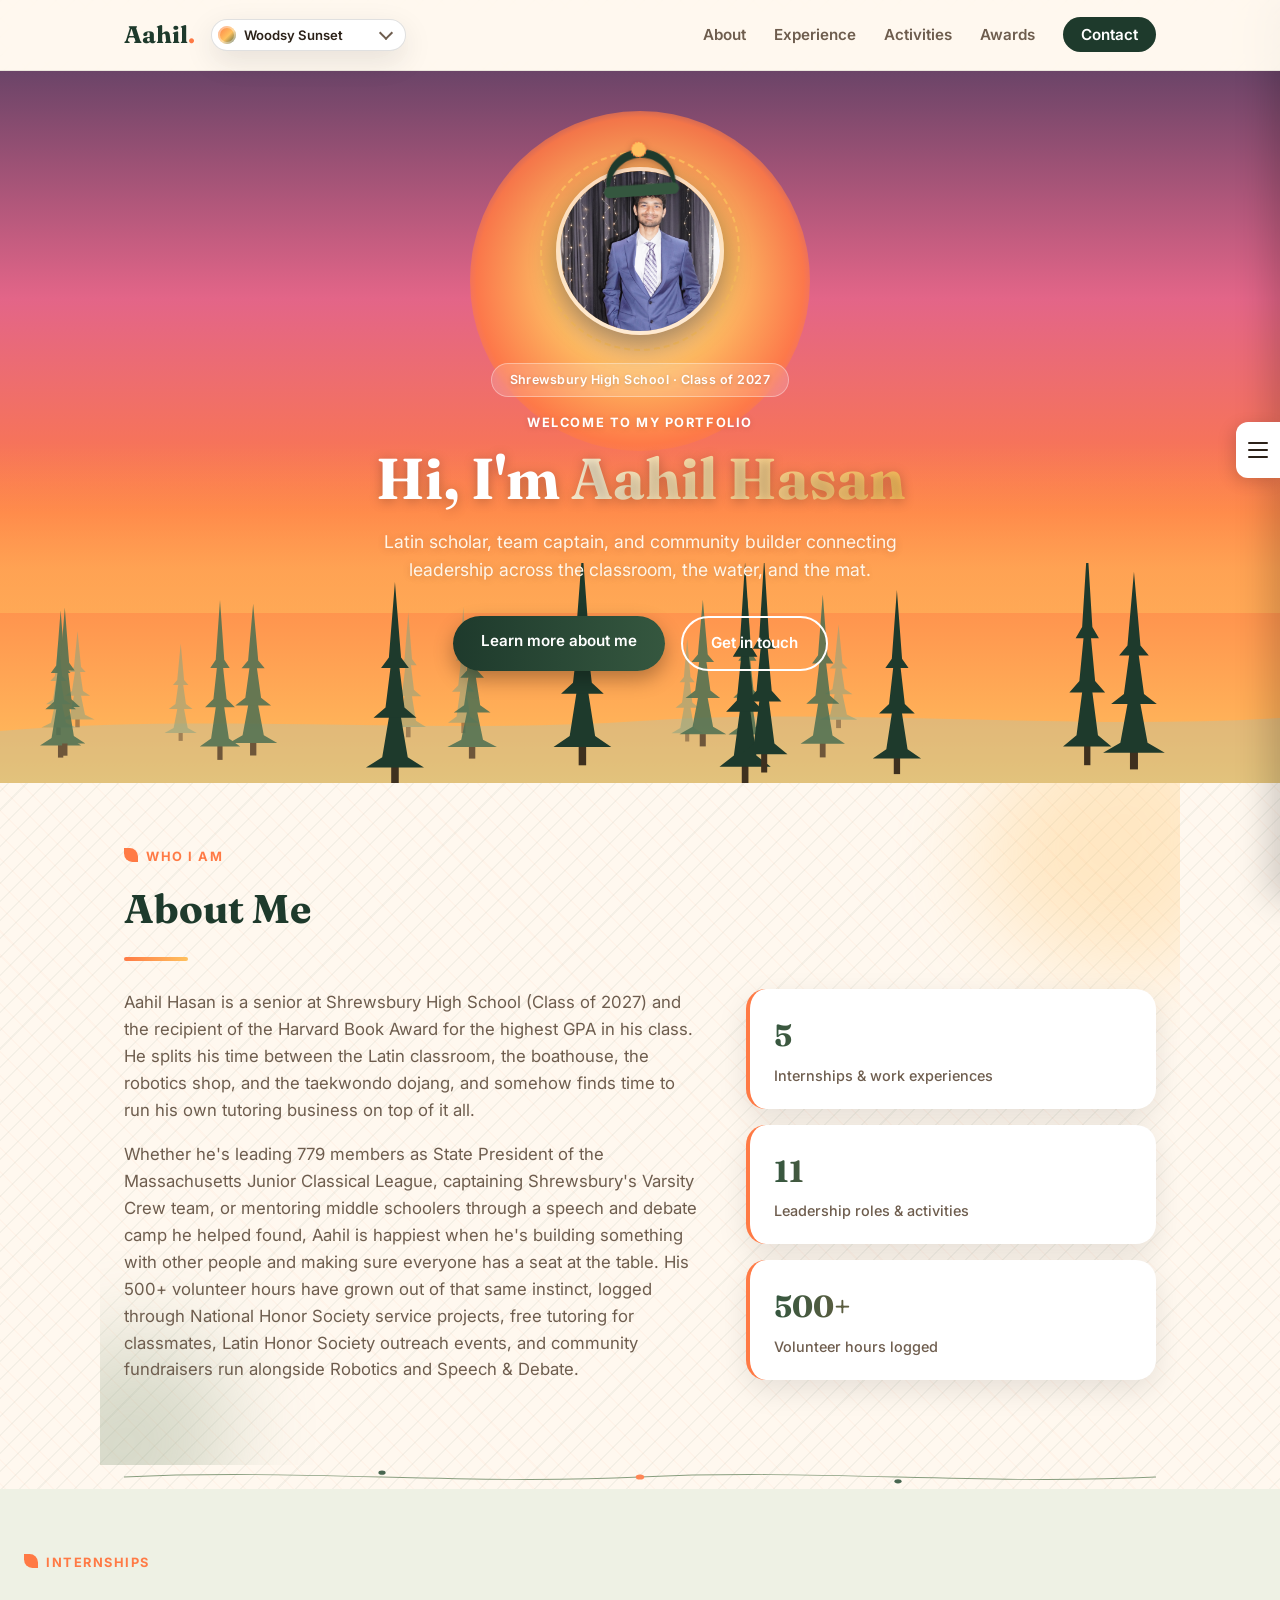
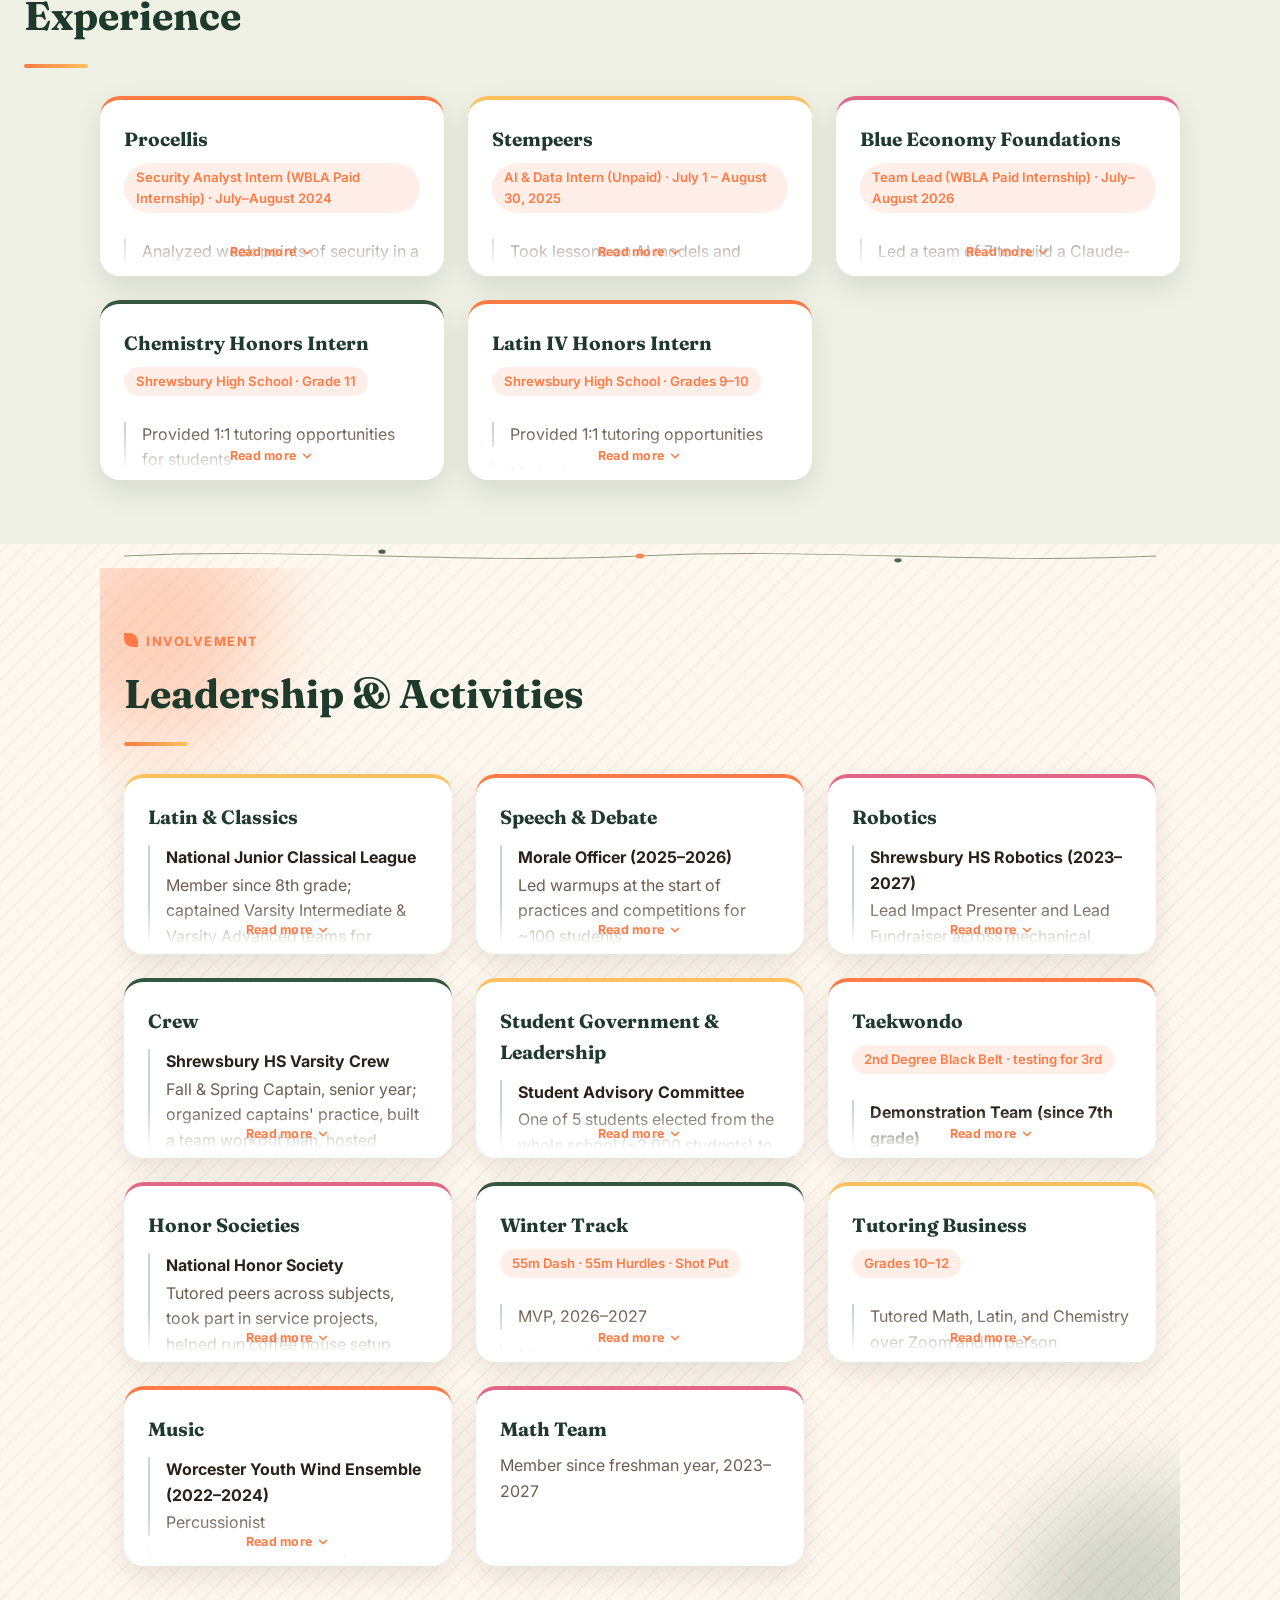
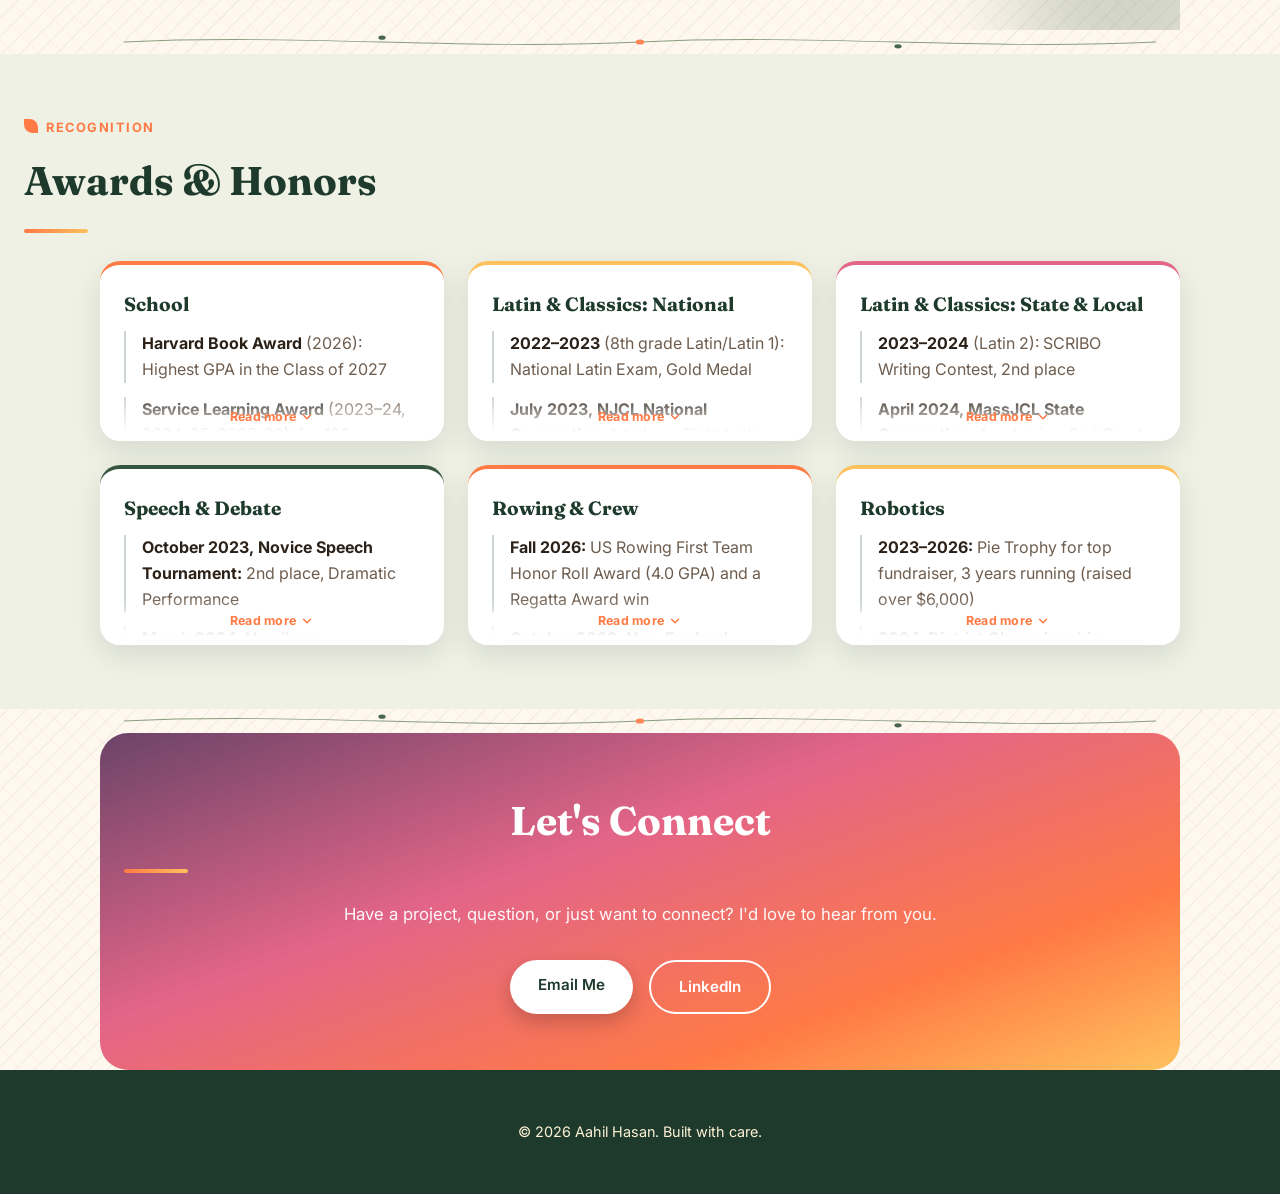
==== latin.html @ eb029855 "transform" ====
<!DOCTYPE html>
<html lang="en">
<head>
<meta charset="UTF-8">
<meta name="viewport" content="width=device-width, initial-scale=1.0">
<title>Aahil Hasan's Portfolio</title>
<meta name="description" content="Portfolio site for Aahil Hasan, a Shrewsbury High School senior, Latin &amp; Classics leader, athlete, and community builder.">
<link rel="preconnect" href="https://fonts.googleapis.com">
<link rel="preconnect" href="https://fonts.gstatic.com" crossorigin>
<link href="https://fonts.googleapis.com/css2?family=Fraunces:opsz,wght@9..144,600;9..144,700;9..144,900&family=Space+Grotesk:wght@600;700&family=Inter:wght@400;500;600&display=swap" rel="stylesheet">
<link rel="stylesheet" href="css/style.css?v=8">
</head>
<body>

<div class="scroll-progress" id="scrollProgress" aria-hidden="true"></div>

<header class="site-header" id="top">
  <nav class="navbar">
    <div class="navbar-left">
      <a href="#top" class="logo">Aahil<span>.</span></a>
      <div class="theme-select-wrap">
        <span class="theme-toggle-dot" aria-hidden="true"></span>
        <select class="theme-select" id="themeSelect" aria-label="Switch color theme">
        <option value="woodsy">Woodsy Sunset</option>
        <option value="roman">Roman Classical</option>
        <option value="ivy">Ivy Academic</option>
        <option value="slate">Slate & Ember</option>
        <option value="light-academia">Light Academia</option>
        <option value="dusty-sage">Dusty Sage & Clay</option>
        <option value="powder-ink">Powder & Ink</option>
        <option value="lavender-mist">Lavender Mist</option>
        <option value="sage-honey">Sage & Honey</option>
        <option value="watercolor-morning">Watercolor Morning</option>
        </select>
      </div>
    </div>
    <button class="nav-toggle" id="navToggle" aria-label="Toggle navigation" aria-expanded="false">
      <span></span><span></span><span></span>
    </button>
    <ul class="nav-links" id="navLinks">
      <li><a href="#about">About</a></li>
      <li><a href="#experience">Experience</a></li>
      <li><a href="#activities">Activities</a></li>
      <li><a href="#awards">Awards</a></li>
      <li><a href="#contact" class="nav-cta">Contact</a></li>
    </ul>
  </nav>
</header>

<button class="side-nav-toggle" id="sideNavToggle" type="button" aria-label="Open section menu" aria-expanded="false" aria-controls="sideNavPanel">
  <span></span><span></span><span></span>
</button>
<div class="side-nav-overlay" id="sideNavOverlay"></div>
<nav class="side-nav-panel" id="sideNavPanel" aria-label="Quick section navigation">
  <button class="side-nav-close" id="sideNavClose" type="button" aria-label="Close menu">&times;</button>
  <p class="side-nav-title">Jump to</p>
  <ul>
    <li><a href="#about">About</a></li>
    <li><a href="#experience">Experience</a></li>
    <li><a href="#activities">Activities</a></li>
    <li><a href="#awards">Awards</a></li>
    <li><a href="#contact">Contact</a></li>
  </ul>
</nav>

<section class="hero">
  <div class="hero-bg"></div>
  <div class="hero-particles" aria-hidden="true">
    <span class="particle"></span>
    <span class="particle"></span>
    <span class="particle"></span>
    <span class="particle"></span>
    <span class="particle"></span>
    <span class="particle"></span>
    <span class="particle"></span>
    <span class="particle"></span>
    <span class="particle"></span>
    <span class="particle"></span>
    <span class="particle"></span>
    <span class="particle"></span>
  </div>
  <div class="sun"></div>
  <div class="hero-haze" aria-hidden="true"></div>
  <!-- Woodsy Sunset: layered realistic pine forest -->
  <div class="treeline deco-woodsy" aria-hidden="true">
    <svg viewBox="0 0 1440 220" preserveAspectRatio="none" xmlns="http://www.w3.org/2000/svg">
  <path d="M0,220 L0,168 C240,150 480,172 720,158 C960,144 1200,168 1440,155 L1440,220 Z" fill="#B7C4A9" opacity="0.4"></path>
  <g opacity="0.55">
      <rect x="63.3" y="160.6" width="5.0" height="11.5" fill="#6B5138"/>
      <polygon points="46.7,164.6 57.4,159.8 65.8,124.3 74.3,159.8 85.0,164.6" fill="#8AA381"/>
      <polygon points="51.7,141.3 59.6,136.4 65.8,101.0 72.1,136.4 80.0,141.3" fill="#8AA381"/>
      <polygon points="56.6,117.9 61.8,113.1 65.8,77.6 69.9,113.1 75.0,117.9" fill="#8AA381"/>
      <rect x="84.7" y="152.6" width="5.0" height="11.7" fill="#6B5138"/>
      <polygon points="68.1,156.6 78.8,151.7 87.2,115.6 95.6,151.7 106.3,156.6" fill="#8AA381"/>
      <polygon points="73.1,132.8 81.0,127.9 87.2,91.8 93.4,127.9 101.4,132.8" fill="#8AA381"/>
      <polygon points="78.0,109.0 83.2,104.1 87.2,68.0 91.2,104.1 96.4,109.0" fill="#8AA381"/>
      <rect x="200.9" y="166.1" width="4.7" height="11.8" fill="#6B5138"/>
      <polygon points="185.1,170.1 195.3,165.1 203.3,128.6 211.2,165.1 221.4,170.1" fill="#8AA381"/>
      <polygon points="189.9,146.0 197.4,141.1 203.3,104.5 209.2,141.1 216.7,146.0" fill="#8AA381"/>
      <polygon points="194.6,122.0 199.4,117.0 203.3,80.5 207.1,117.0 212.0,122.0" fill="#8AA381"/>
      <rect x="456.7" y="160.1" width="5.2" height="14.2" fill="#6B5138"/>
      <polygon points="439.4,164.1 450.5,157.7 459.3,110.9 468.0,157.7 479.2,164.1" fill="#8AA381"/>
      <polygon points="444.6,133.2 452.8,126.8 459.3,80.0 465.7,126.8 474.0,133.2" fill="#8AA381"/>
      <polygon points="449.7,102.3 455.1,96.0 459.3,49.2 463.5,96.0 468.8,102.3" fill="#8AA381"/>
      <rect x="519.0" y="155.8" width="4.5" height="14.3" fill="#6B5138"/>
      <polygon points="504.0,159.8 513.6,153.4 521.2,106.2 528.8,153.4 538.5,159.8" fill="#8AA381"/>
      <polygon points="508.5,128.7 515.6,122.3 521.2,75.1 526.8,122.3 534.0,128.7" fill="#8AA381"/>
      <polygon points="512.9,97.6 517.6,91.2 521.2,44.0 524.9,91.2 529.5,97.6" fill="#8AA381"/>
      <rect x="770.8" y="166.2" width="4.6" height="12.3" fill="#6B5138"/>
      <polygon points="755.4,170.2 765.3,164.9 773.1,126.3 780.9,164.9 790.8,170.2" fill="#8AA381"/>
      <polygon points="760.0,144.7 767.3,139.5 773.1,100.9 778.9,139.5 786.2,144.7" fill="#8AA381"/>
      <polygon points="764.6,119.3 769.4,114.1 773.1,75.5 776.8,114.1 781.6,119.3" fill="#8AA381"/>
      <rect x="940.6" y="152.8" width="5.5" height="12.3" fill="#6B5138"/>
      <polygon points="922.3,156.8 934.1,151.5 943.4,112.7 952.7,151.5 964.5,156.8" fill="#8AA381"/>
      <polygon points="927.8,131.2 936.5,125.9 943.4,87.1 950.2,125.9 959.0,131.2" fill="#8AA381"/>
      <polygon points="933.3,105.6 938.9,100.3 943.4,61.5 947.8,100.3 953.5,105.6" fill="#8AA381"/>
</g>
<g opacity="0.85">
      <rect x="65.2" y="178.4" width="6.0" height="16.2" fill="#5A4530"/>
      <polygon points="45.0,182.4 58.0,174.9 68.2,120.0 78.4,174.9 91.4,182.4" fill="#4C6F52"/>
      <polygon points="51.0,146.2 60.7,138.7 68.2,83.8 75.8,138.7 85.4,146.2" fill="#4C6F52"/>
      <polygon points="57.1,110.0 63.3,102.5 68.2,47.6 73.1,102.5 79.3,110.0" fill="#4C6F52"/>
      <rect x="69.9" y="176.4" width="6.0" height="16.3" fill="#5A4530"/>
      <polygon points="49.8,180.4 62.8,172.9 72.9,117.5 83.1,172.9 96.0,180.4" fill="#4C6F52"/>
      <polygon points="55.8,143.9 65.4,136.3 72.9,81.0 80.4,136.3 90.0,143.9" fill="#4C6F52"/>
      <polygon points="61.8,107.4 68.0,99.8 72.9,44.5 77.8,99.8 84.0,107.4" fill="#4C6F52"/>
      <rect x="244.5" y="179.6" width="5.9" height="17.3" fill="#5A4530"/>
      <polygon points="224.8,183.6 237.5,175.4 247.5,115.7 257.5,175.4 270.2,183.6" fill="#4C6F52"/>
      <polygon points="230.7,144.2 240.1,136.1 247.5,76.4 254.9,136.1 264.3,144.2" fill="#4C6F52"/>
      <polygon points="236.6,104.9 242.7,96.7 247.5,37.0 252.3,96.7 258.4,104.9" fill="#4C6F52"/>
      <rect x="281.3" y="175.9" width="7.1" height="16.6" fill="#5A4530"/>
      <polygon points="257.7,179.9 272.9,172.2 284.8,115.5 296.8,172.2 311.9,179.9" fill="#4C6F52"/>
      <polygon points="264.7,142.5 276.0,134.8 284.8,78.2 293.7,134.8 304.9,142.5" fill="#4C6F52"/>
      <polygon points="271.8,105.2 279.1,97.5 284.8,40.8 290.5,97.5 297.8,105.2" fill="#4C6F52"/>
      <rect x="527.5" y="180.0" width="7.2" height="15.6" fill="#5A4530"/>
      <polygon points="503.3,184.0 518.9,176.8 531.1,124.3 543.4,176.8 559.0,184.0" fill="#4C6F52"/>
      <polygon points="510.5,149.4 522.1,142.2 531.1,89.7 540.2,142.2 551.8,149.4" fill="#4C6F52"/>
      <polygon points="517.8,114.8 525.3,107.6 531.1,55.1 537.0,107.6 544.5,114.8" fill="#4C6F52"/>
      <rect x="787.2" y="167.2" width="6.8" height="16.2" fill="#5A4530"/>
      <polygon points="764.4,171.2 779.1,163.7 790.7,109.0 802.2,163.7 817.0,171.2" fill="#4C6F52"/>
      <polygon points="771.2,135.1 782.1,127.6 790.7,72.9 799.2,127.6 810.1,135.1" fill="#4C6F52"/>
      <polygon points="778.0,99.0 785.1,91.5 790.7,36.8 796.2,91.5 803.3,99.0" fill="#4C6F52"/>
      <rect x="838.0" y="167.6" width="5.5" height="16.5" fill="#5A4530"/>
      <polygon points="819.5,171.6 831.4,163.9 840.8,107.9 850.1,163.9 862.0,171.6" fill="#4C6F52"/>
      <polygon points="825.0,134.7 833.8,127.0 840.8,71.0 847.7,127.0 856.5,134.7" fill="#4C6F52"/>
      <polygon points="830.6,97.8 836.3,90.1 840.8,34.1 845.3,90.1 851.0,97.8" fill="#4C6F52"/>
      <rect x="922.3" y="176.8" width="6.5" height="17.6" fill="#5A4530"/>
      <polygon points="900.6,180.8 914.6,172.5 925.6,111.6 936.6,172.5 950.6,180.8" fill="#4C6F52"/>
      <polygon points="907.1,140.7 917.4,132.4 925.6,71.5 933.7,132.4 944.1,140.7" fill="#4C6F52"/>
      <polygon points="913.6,100.6 920.3,92.3 925.6,31.4 930.9,92.3 937.6,100.6" fill="#4C6F52"/>
</g>
<g opacity="1.0">
      <rect x="440.1" y="200.6" width="8.5" height="21.2" fill="#3E301F"/>
      <polygon points="411.7,204.6 430.0,194.3 444.3,118.7 458.7,194.3 477.0,204.6" fill="#1E3A2C"/>
      <polygon points="420.2,154.8 433.7,144.5 444.3,68.9 455.0,144.5 468.5,154.8" fill="#1E3A2C"/>
      <polygon points="428.7,105.0 437.5,94.6 444.3,19.0 451.2,94.6 460.0,105.0" fill="#1E3A2C"/>
      <rect x="651.0" y="179.9" width="8.4" height="22.4" fill="#3E301F"/>
      <polygon points="622.7,183.9 640.9,172.9 655.2,92.2 669.5,172.9 687.7,183.9" fill="#1E3A2C"/>
      <polygon points="631.2,130.7 644.6,119.7 655.2,39.0 665.8,119.7 679.2,130.7" fill="#1E3A2C"/>
      <polygon points="639.6,77.5 648.3,66.5 655.2,-14.2 662.0,66.5 670.8,77.5" fill="#1E3A2C"/>
      <rect x="834.5" y="199.8" width="7.5" height="23.0" fill="#3E301F"/>
      <polygon points="809.4,203.8 825.6,192.4 838.2,109.0 850.9,192.4 867.1,203.8" fill="#1E3A2C"/>
      <polygon points="816.9,148.8 828.9,137.4 838.2,54.0 847.6,137.4 859.6,148.8" fill="#1E3A2C"/>
      <polygon points="824.4,93.8 832.2,82.5 838.2,-1.0 844.3,82.5 852.1,93.8" fill="#1E3A2C"/>
      <rect x="856.3" y="187.3" width="6.8" height="22.2" fill="#3E301F"/>
      <polygon points="833.4,191.3 848.1,180.4 859.7,100.4 871.2,180.4 885.9,191.3" fill="#1E3A2C"/>
      <polygon points="840.3,138.6 851.1,127.7 859.7,47.7 868.2,127.7 879.1,138.6" fill="#1E3A2C"/>
      <polygon points="847.1,85.8 854.1,74.9 859.7,-5.0 865.2,74.9 872.3,85.8" fill="#1E3A2C"/>
      <rect x="1005.5" y="191.6" width="7.1" height="19.5" fill="#3E301F"/>
      <polygon points="981.9,195.6 997.1,186.3 1009.0,117.6 1021.0,186.3 1036.2,195.6" fill="#1E3A2C"/>
      <polygon points="988.9,150.4 1000.2,141.0 1009.0,72.3 1017.9,141.0 1029.1,150.4" fill="#1E3A2C"/>
      <polygon points="996.0,105.1 1003.3,95.7 1009.0,27.0 1014.8,95.7 1022.1,105.1" fill="#1E3A2C"/>
      <rect x="1219.6" y="179.5" width="7.1" height="22.7" fill="#3E301F"/>
      <polygon points="1195.9,183.5 1211.1,172.3 1223.2,90.1 1235.2,172.3 1250.4,183.5" fill="#1E3A2C"/>
      <polygon points="1203.0,129.4 1214.3,118.1 1223.2,35.9 1232.0,118.1 1243.3,129.4" fill="#1E3A2C"/>
      <polygon points="1210.1,75.2 1217.4,64.0 1223.2,-18.3 1228.9,64.0 1236.3,75.2" fill="#1E3A2C"/>
      <rect x="1271.2" y="185.7" width="9.0" height="20.7" fill="#3E301F"/>
      <polygon points="1241.0,189.7 1260.4,179.7 1275.7,105.9 1291.0,179.7 1310.4,189.7" fill="#1E3A2C"/>
      <polygon points="1250.0,141.1 1264.4,131.1 1275.7,57.3 1287.0,131.1 1301.4,141.1" fill="#1E3A2C"/>
      <polygon points="1259.0,92.5 1268.4,82.5 1275.7,8.7 1283.0,82.5 1292.4,92.5" fill="#1E3A2C"/>
</g>
</svg>
  </div>

  <!-- Roman / Classical: temple facade with fluted columns and pediment -->
  <div class="treeline deco-roman" aria-hidden="true">
    <svg viewBox="0 0 1440 220" preserveAspectRatio="none" xmlns="http://www.w3.org/2000/svg">
  <defs>
    <linearGradient id="pedGrad" x1="0" y1="0" x2="0" y2="1">
      <stop offset="0%" stop-color="#E8C468"/>
      <stop offset="100%" stop-color="#B8814A"/>
    </linearGradient>
  </defs>
  <!-- distant haze hills for depth -->
  <path d="M0,220 L0,180 C300,165 600,185 900,172 C1100,164 1300,178 1440,168 L1440,220 Z" fill="#E8D2AE" opacity="0.45"></path>
  <!-- stepped stylobate -->
  <rect x="0" y="216" width="1440" height="6" fill="#5B3A29"></rect>
  <rect x="0" y="210" width="1440" height="6" fill="#7A3B2E"></rect>
  <!-- pediment -->
  <polygon points="360,54 720,8 1080,54" fill="url(#pedGrad)" stroke="#5B3A29" stroke-width="2"></polygon>
  <polygon points="380,48 720,18 1060,48" fill="#F1E3CC" opacity="0.55"></polygon>
  <!-- entablature -->
  <rect x="0" y="46" width="1440" height="8" fill="#5B3A29"></rect>
  <rect x="0" y="54" width="1440" height="10" fill="#7A3B2E"></rect>
  <!-- columns -->
    <rect x="37.9" y="204.0" width="44.2" height="6" fill="#8A5A34"/>
  <rect x="41.3" y="198.0" width="37.4" height="6" fill="#D9A066"/>
  <rect x="43.0" y="78.0" width="34.0" height="120.0" fill="#D9A066"/>
  <line x1="49.8" y1="78.0" x2="49.8" y2="198.0" stroke="#8A5A34" stroke-width="1.4" opacity="0.55"/>
  <line x1="56.6" y1="78.0" x2="56.6" y2="198.0" stroke="#8A5A34" stroke-width="1.4" opacity="0.55"/>
  <line x1="63.4" y1="78.0" x2="63.4" y2="198.0" stroke="#8A5A34" stroke-width="1.4" opacity="0.55"/>
  <line x1="70.2" y1="78.0" x2="70.2" y2="198.0" stroke="#8A5A34" stroke-width="1.4" opacity="0.55"/>
  <rect x="41.3" y="72.0" width="37.4" height="6" fill="#C9A227"/>
  <polygon points="48.1,78.0 71.9,78.0 81.1,72.0 38.9,72.0" fill="#C9A227"/>
  <rect x="36.9" y="64.0" width="46.2" height="8" fill="#8A5A34"/>
  <rect x="226.5" y="204.0" width="44.2" height="6" fill="#8A5A34"/>
  <rect x="229.9" y="198.0" width="37.4" height="6" fill="#D9A066"/>
  <rect x="231.6" y="78.0" width="34.0" height="120.0" fill="#D9A066"/>
  <line x1="238.4" y1="78.0" x2="238.4" y2="198.0" stroke="#8A5A34" stroke-width="1.4" opacity="0.55"/>
  <line x1="245.2" y1="78.0" x2="245.2" y2="198.0" stroke="#8A5A34" stroke-width="1.4" opacity="0.55"/>
  <line x1="252.0" y1="78.0" x2="252.0" y2="198.0" stroke="#8A5A34" stroke-width="1.4" opacity="0.55"/>
  <line x1="258.8" y1="78.0" x2="258.8" y2="198.0" stroke="#8A5A34" stroke-width="1.4" opacity="0.55"/>
  <rect x="229.9" y="72.0" width="37.4" height="6" fill="#C9A227"/>
  <polygon points="236.7,78.0 260.5,78.0 269.7,72.0 227.5,72.0" fill="#C9A227"/>
  <rect x="225.5" y="64.0" width="46.2" height="8" fill="#8A5A34"/>
  <rect x="415.0" y="204.0" width="44.2" height="6" fill="#8A5A34"/>
  <rect x="418.4" y="198.0" width="37.4" height="6" fill="#D9A066"/>
  <rect x="420.1" y="78.0" width="34.0" height="120.0" fill="#D9A066"/>
  <line x1="426.9" y1="78.0" x2="426.9" y2="198.0" stroke="#8A5A34" stroke-width="1.4" opacity="0.55"/>
  <line x1="433.7" y1="78.0" x2="433.7" y2="198.0" stroke="#8A5A34" stroke-width="1.4" opacity="0.55"/>
  <line x1="440.5" y1="78.0" x2="440.5" y2="198.0" stroke="#8A5A34" stroke-width="1.4" opacity="0.55"/>
  <line x1="447.3" y1="78.0" x2="447.3" y2="198.0" stroke="#8A5A34" stroke-width="1.4" opacity="0.55"/>
  <rect x="418.4" y="72.0" width="37.4" height="6" fill="#C9A227"/>
  <polygon points="425.2,78.0 449.0,78.0 458.2,72.0 416.1,72.0" fill="#C9A227"/>
  <rect x="414.0" y="64.0" width="46.2" height="8" fill="#8A5A34"/>
  <rect x="603.6" y="204.0" width="44.2" height="6" fill="#8A5A34"/>
  <rect x="607.0" y="198.0" width="37.4" height="6" fill="#D9A066"/>
  <rect x="608.7" y="78.0" width="34.0" height="120.0" fill="#D9A066"/>
  <line x1="615.5" y1="78.0" x2="615.5" y2="198.0" stroke="#8A5A34" stroke-width="1.4" opacity="0.55"/>
  <line x1="622.3" y1="78.0" x2="622.3" y2="198.0" stroke="#8A5A34" stroke-width="1.4" opacity="0.55"/>
  <line x1="629.1" y1="78.0" x2="629.1" y2="198.0" stroke="#8A5A34" stroke-width="1.4" opacity="0.55"/>
  <line x1="635.9" y1="78.0" x2="635.9" y2="198.0" stroke="#8A5A34" stroke-width="1.4" opacity="0.55"/>
  <rect x="607.0" y="72.0" width="37.4" height="6" fill="#C9A227"/>
  <polygon points="613.8,78.0 637.6,78.0 646.8,72.0 604.6,72.0" fill="#C9A227"/>
  <rect x="602.6" y="64.0" width="46.2" height="8" fill="#8A5A34"/>
  <rect x="792.2" y="204.0" width="44.2" height="6" fill="#8A5A34"/>
  <rect x="795.6" y="198.0" width="37.4" height="6" fill="#D9A066"/>
  <rect x="797.3" y="78.0" width="34.0" height="120.0" fill="#D9A066"/>
  <line x1="804.1" y1="78.0" x2="804.1" y2="198.0" stroke="#8A5A34" stroke-width="1.4" opacity="0.55"/>
  <line x1="810.9" y1="78.0" x2="810.9" y2="198.0" stroke="#8A5A34" stroke-width="1.4" opacity="0.55"/>
  <line x1="817.7" y1="78.0" x2="817.7" y2="198.0" stroke="#8A5A34" stroke-width="1.4" opacity="0.55"/>
  <line x1="824.5" y1="78.0" x2="824.5" y2="198.0" stroke="#8A5A34" stroke-width="1.4" opacity="0.55"/>
  <rect x="795.6" y="72.0" width="37.4" height="6" fill="#C9A227"/>
  <polygon points="802.4,78.0 826.2,78.0 835.4,72.0 793.2,72.0" fill="#C9A227"/>
  <rect x="791.2" y="64.0" width="46.2" height="8" fill="#8A5A34"/>
  <rect x="980.8" y="204.0" width="44.2" height="6" fill="#8A5A34"/>
  <rect x="984.2" y="198.0" width="37.4" height="6" fill="#D9A066"/>
  <rect x="985.9" y="78.0" width="34.0" height="120.0" fill="#D9A066"/>
  <line x1="992.7" y1="78.0" x2="992.7" y2="198.0" stroke="#8A5A34" stroke-width="1.4" opacity="0.55"/>
  <line x1="999.5" y1="78.0" x2="999.5" y2="198.0" stroke="#8A5A34" stroke-width="1.4" opacity="0.55"/>
  <line x1="1006.3" y1="78.0" x2="1006.3" y2="198.0" stroke="#8A5A34" stroke-width="1.4" opacity="0.55"/>
  <line x1="1013.1" y1="78.0" x2="1013.1" y2="198.0" stroke="#8A5A34" stroke-width="1.4" opacity="0.55"/>
  <rect x="984.2" y="72.0" width="37.4" height="6" fill="#C9A227"/>
  <polygon points="991.0,78.0 1014.8,78.0 1023.9,72.0 981.8,72.0" fill="#C9A227"/>
  <rect x="979.7" y="64.0" width="46.2" height="8" fill="#8A5A34"/>
  <rect x="1169.3" y="204.0" width="44.2" height="6" fill="#8A5A34"/>
  <rect x="1172.7" y="198.0" width="37.4" height="6" fill="#D9A066"/>
  <rect x="1174.4" y="78.0" width="34.0" height="120.0" fill="#D9A066"/>
  <line x1="1181.2" y1="78.0" x2="1181.2" y2="198.0" stroke="#8A5A34" stroke-width="1.4" opacity="0.55"/>
  <line x1="1188.0" y1="78.0" x2="1188.0" y2="198.0" stroke="#8A5A34" stroke-width="1.4" opacity="0.55"/>
  <line x1="1194.8" y1="78.0" x2="1194.8" y2="198.0" stroke="#8A5A34" stroke-width="1.4" opacity="0.55"/>
  <line x1="1201.6" y1="78.0" x2="1201.6" y2="198.0" stroke="#8A5A34" stroke-width="1.4" opacity="0.55"/>
  <rect x="1172.7" y="72.0" width="37.4" height="6" fill="#C9A227"/>
  <polygon points="1179.5,78.0 1203.3,78.0 1212.5,72.0 1170.3,72.0" fill="#C9A227"/>
  <rect x="1168.3" y="64.0" width="46.2" height="8" fill="#8A5A34"/>
  <rect x="1357.9" y="204.0" width="44.2" height="6" fill="#8A5A34"/>
  <rect x="1361.3" y="198.0" width="37.4" height="6" fill="#D9A066"/>
  <rect x="1363.0" y="78.0" width="34.0" height="120.0" fill="#D9A066"/>
  <line x1="1369.8" y1="78.0" x2="1369.8" y2="198.0" stroke="#8A5A34" stroke-width="1.4" opacity="0.55"/>
  <line x1="1376.6" y1="78.0" x2="1376.6" y2="198.0" stroke="#8A5A34" stroke-width="1.4" opacity="0.55"/>
  <line x1="1383.4" y1="78.0" x2="1383.4" y2="198.0" stroke="#8A5A34" stroke-width="1.4" opacity="0.55"/>
  <line x1="1390.2" y1="78.0" x2="1390.2" y2="198.0" stroke="#8A5A34" stroke-width="1.4" opacity="0.55"/>
  <rect x="1361.3" y="72.0" width="37.4" height="6" fill="#C9A227"/>
  <polygon points="1368.1,78.0 1391.9,78.0 1401.1,72.0 1358.9,72.0" fill="#C9A227"/>
  <rect x="1356.9" y="64.0" width="46.2" height="8" fill="#8A5A34"/>
</svg>
  </div>

  <!-- Ivy Academic: collegiate gothic arches, towers, and tracery -->
  <div class="treeline deco-ivy" aria-hidden="true">
    <svg viewBox="0 0 1440 220" preserveAspectRatio="none" xmlns="http://www.w3.org/2000/svg">
    <polygon points="154,160 160,136 166,160" fill="#2C3E63" opacity="0.28"/>
  <rect x="154" y="160" width="12" height="60" fill="#2C3E63" opacity="0.28"/>
  <polygon points="334,140 340,116 346,140" fill="#2C3E63" opacity="0.28"/>
  <rect x="334" y="140" width="12" height="80" fill="#2C3E63" opacity="0.28"/>
  <polygon points="514,165 520,141 526,165" fill="#2C3E63" opacity="0.28"/>
  <rect x="514" y="165" width="12" height="55" fill="#2C3E63" opacity="0.28"/>
  <polygon points="754,125 760,101 766,125" fill="#2C3E63" opacity="0.28"/>
  <rect x="754" y="125" width="12" height="95" fill="#2C3E63" opacity="0.28"/>
  <polygon points="974,160 980,136 986,160" fill="#2C3E63" opacity="0.28"/>
  <rect x="974" y="160" width="12" height="60" fill="#2C3E63" opacity="0.28"/>
  <polygon points="1174,140 1180,116 1186,140" fill="#2C3E63" opacity="0.28"/>
  <rect x="1174" y="140" width="12" height="80" fill="#2C3E63" opacity="0.28"/>
  <polygon points="1354,165 1360,141 1366,165" fill="#2C3E63" opacity="0.28"/>
  <rect x="1354" y="165" width="12" height="55" fill="#2C3E63" opacity="0.28"/>
  <rect x="0" y="176" width="1440" height="44" fill="#12233F"/>
  <rect x="0.0" y="164.0" width="26.0" height="12" fill="#12233F"/>
  <rect x="46.0" y="164.0" width="26.0" height="12" fill="#12233F"/>
  <rect x="92.0" y="164.0" width="26.0" height="12" fill="#12233F"/>
  <rect x="138.0" y="164.0" width="26.0" height="12" fill="#12233F"/>
  <rect x="184.0" y="164.0" width="26.0" height="12" fill="#12233F"/>
  <rect x="230.0" y="164.0" width="26.0" height="12" fill="#12233F"/>
  <rect x="276.0" y="164.0" width="26.0" height="12" fill="#12233F"/>
  <rect x="322.0" y="164.0" width="26.0" height="12" fill="#12233F"/>
  <rect x="368.0" y="164.0" width="26.0" height="12" fill="#12233F"/>
  <rect x="414.0" y="164.0" width="26.0" height="12" fill="#12233F"/>
  <rect x="460.0" y="164.0" width="26.0" height="12" fill="#12233F"/>
  <rect x="506.0" y="164.0" width="26.0" height="12" fill="#12233F"/>
  <rect x="552.0" y="164.0" width="26.0" height="12" fill="#12233F"/>
  <rect x="598.0" y="164.0" width="26.0" height="12" fill="#12233F"/>
  <rect x="644.0" y="164.0" width="26.0" height="12" fill="#12233F"/>
  <rect x="690.0" y="164.0" width="26.0" height="12" fill="#12233F"/>
  <rect x="736.0" y="164.0" width="26.0" height="12" fill="#12233F"/>
  <rect x="782.0" y="164.0" width="26.0" height="12" fill="#12233F"/>
  <rect x="828.0" y="164.0" width="26.0" height="12" fill="#12233F"/>
  <rect x="874.0" y="164.0" width="26.0" height="12" fill="#12233F"/>
  <rect x="920.0" y="164.0" width="26.0" height="12" fill="#12233F"/>
  <rect x="966.0" y="164.0" width="26.0" height="12" fill="#12233F"/>
  <rect x="1012.0" y="164.0" width="26.0" height="12" fill="#12233F"/>
  <rect x="1058.0" y="164.0" width="26.0" height="12" fill="#12233F"/>
  <rect x="1104.0" y="164.0" width="26.0" height="12" fill="#12233F"/>
  <rect x="1150.0" y="164.0" width="26.0" height="12" fill="#12233F"/>
  <rect x="1196.0" y="164.0" width="26.0" height="12" fill="#12233F"/>
  <rect x="1242.0" y="164.0" width="26.0" height="12" fill="#12233F"/>
  <rect x="1288.0" y="164.0" width="26.0" height="12" fill="#12233F"/>
  <rect x="1334.0" y="164.0" width="26.0" height="12" fill="#12233F"/>
  <rect x="1380.0" y="164.0" width="26.0" height="12" fill="#12233F"/>
  <rect x="1426.0" y="164.0" width="26.0" height="12" fill="#12233F"/>
  <rect x="0" y="204" width="1440" height="3" fill="#C9A227" opacity="0.7"/>
  <rect x="36" y="70" width="68" height="150" fill="#0E1B33"/>
  <rect x="36.0" y="58.0" width="14.0" height="12" fill="#0E1B33"/>
  <rect x="60.0" y="58.0" width="14.0" height="12" fill="#0E1B33"/>
  <rect x="84.0" y="58.0" width="14.0" height="12" fill="#0E1B33"/>
  <rect x="36" y="150" width="68" height="4" fill="#C9A227" opacity="0.6"/>
  <rect x="1336" y="70" width="68" height="150" fill="#0E1B33"/>
  <rect x="1336.0" y="58.0" width="14.0" height="12" fill="#0E1B33"/>
  <rect x="1360.0" y="58.0" width="14.0" height="12" fill="#0E1B33"/>
  <rect x="1384.0" y="58.0" width="14.0" height="12" fill="#0E1B33"/>
  <rect x="1336" y="150" width="68" height="4" fill="#C9A227" opacity="0.6"/>
  <path d="M 270.0,220.0 L 270.0,165.4 A 60.0,60.0 0 0 1 300.0,113.8 A 60.0,60.0 0 0 1 330.0,165.4 L 330.0,220.0 Z" fill="#1A2E52"/>
  <circle cx="293.4" cy="130.3" r="5.6" fill="#C9A227" opacity="0.55"/>
  <circle cx="306.6" cy="130.3" r="5.6" fill="#C9A227" opacity="0.55"/>
  <circle cx="300.0" cy="123.7" r="5.6" fill="#C9A227" opacity="0.55"/>
  <circle cx="300.0" cy="136.9" r="5.6" fill="#C9A227" opacity="0.55"/>
  <line x1="300.0" y1="138.9" x2="300.0" y2="216" stroke="#C9A227" stroke-width="1.5" opacity="0.5"/>
  <path d="M 435.0,220.0 L 435.0,157.0 A 70.0,70.0 0 0 1 470.0,96.8 A 70.0,70.0 0 0 1 505.0,157.0 L 505.0,220.0 Z" fill="#1A2E52"/>
  <circle cx="462.3" cy="116.1" r="6.5" fill="#C9A227" opacity="0.55"/>
  <circle cx="477.7" cy="116.1" r="6.5" fill="#C9A227" opacity="0.55"/>
  <circle cx="470.0" cy="108.4" r="6.5" fill="#C9A227" opacity="0.55"/>
  <circle cx="470.0" cy="123.8" r="6.5" fill="#C9A227" opacity="0.55"/>
  <line x1="470.0" y1="125.8" x2="470.0" y2="216" stroke="#C9A227" stroke-width="1.5" opacity="0.5"/>
  <path d="M 610.0,220.0 L 610.0,165.4 A 60.0,60.0 0 0 1 640.0,113.8 A 60.0,60.0 0 0 1 670.0,165.4 L 670.0,220.0 Z" fill="#1A2E52"/>
  <circle cx="633.4" cy="130.3" r="5.6" fill="#C9A227" opacity="0.55"/>
  <circle cx="646.6" cy="130.3" r="5.6" fill="#C9A227" opacity="0.55"/>
  <circle cx="640.0" cy="123.7" r="5.6" fill="#C9A227" opacity="0.55"/>
  <circle cx="640.0" cy="136.9" r="5.6" fill="#C9A227" opacity="0.55"/>
  <line x1="640.0" y1="138.9" x2="640.0" y2="216" stroke="#C9A227" stroke-width="1.5" opacity="0.5"/>
  <path d="M 770.0,220.0 L 770.0,165.4 A 60.0,60.0 0 0 1 800.0,113.8 A 60.0,60.0 0 0 1 830.0,165.4 L 830.0,220.0 Z" fill="#1A2E52"/>
  <circle cx="793.4" cy="130.3" r="5.6" fill="#C9A227" opacity="0.55"/>
  <circle cx="806.6" cy="130.3" r="5.6" fill="#C9A227" opacity="0.55"/>
  <circle cx="800.0" cy="123.7" r="5.6" fill="#C9A227" opacity="0.55"/>
  <circle cx="800.0" cy="136.9" r="5.6" fill="#C9A227" opacity="0.55"/>
  <line x1="800.0" y1="138.9" x2="800.0" y2="216" stroke="#C9A227" stroke-width="1.5" opacity="0.5"/>
  <path d="M 935.0,220.0 L 935.0,157.0 A 70.0,70.0 0 0 1 970.0,96.8 A 70.0,70.0 0 0 1 1005.0,157.0 L 1005.0,220.0 Z" fill="#1A2E52"/>
  <circle cx="962.3" cy="116.1" r="6.5" fill="#C9A227" opacity="0.55"/>
  <circle cx="977.7" cy="116.1" r="6.5" fill="#C9A227" opacity="0.55"/>
  <circle cx="970.0" cy="108.4" r="6.5" fill="#C9A227" opacity="0.55"/>
  <circle cx="970.0" cy="123.8" r="6.5" fill="#C9A227" opacity="0.55"/>
  <line x1="970.0" y1="125.8" x2="970.0" y2="216" stroke="#C9A227" stroke-width="1.5" opacity="0.5"/>
  <path d="M 1110.0,220.0 L 1110.0,165.4 A 60.0,60.0 0 0 1 1140.0,113.8 A 60.0,60.0 0 0 1 1170.0,165.4 L 1170.0,220.0 Z" fill="#1A2E52"/>
  <circle cx="1133.4" cy="130.3" r="5.6" fill="#C9A227" opacity="0.55"/>
  <circle cx="1146.6" cy="130.3" r="5.6" fill="#C9A227" opacity="0.55"/>
  <circle cx="1140.0" cy="123.7" r="5.6" fill="#C9A227" opacity="0.55"/>
  <circle cx="1140.0" cy="136.9" r="5.6" fill="#C9A227" opacity="0.55"/>
  <line x1="1140.0" y1="138.9" x2="1140.0" y2="216" stroke="#C9A227" stroke-width="1.5" opacity="0.5"/>
</svg>
  </div>

  <!-- Slate & Ember: layered mountain ridgeline with snow-capped peaks -->
  <div class="treeline deco-slate" aria-hidden="true">
    <svg viewBox="0 0 1440 220" preserveAspectRatio="none" xmlns="http://www.w3.org/2000/svg">
    <defs>
  <linearGradient id="ridgeBack" x1="0" y1="0" x2="0" y2="1"><stop offset="0%" stop-color="#7A828E"/><stop offset="100%" stop-color="#5B6270"/></linearGradient>
  <linearGradient id="ridgeMid" x1="0" y1="0" x2="0" y2="1"><stop offset="0%" stop-color="#4A515C"/><stop offset="100%" stop-color="#2B2F38"/></linearGradient>
  <linearGradient id="ridgeFront" x1="0" y1="0" x2="0" y2="1"><stop offset="0%" stop-color="#2A2E36"/><stop offset="100%" stop-color="#14171C"/></linearGradient>
  </defs>
  <path d="M 0,190 L 0,180 L 111,140 L 222,130 L 332,143 L 443,144 L 554,114 L 665,111 L 775,156 L 886,124 L 997,123 L 1108,165 L 1218,136 L 1329,156 L 1440,180 L 1440,190 Z" fill="url(#ridgeBack)" opacity="0.55"></path>
  <path d="M 0,205 L 0,195 L 111,115 L 222,144 L 332,107 L 443,111 L 554,117 L 665,85 L 775,111 L 886,120 L 997,133 L 1108,78 L 1218,94 L 1329,77 L 1440,195 L 1440,205 Z" fill="url(#ridgeMid)" opacity="0.85"></path>
  <path d="M 0,220 L 0,210 L 111,99 L 222,93 L 332,78 L 443,52 L 554,109 L 665,111 L 775,81 L 886,81 L 997,54 L 1108,30 L 1218,67 L 1329,89 L 1440,210 L 1440,220 Z" fill="url(#ridgeFront)"></path>
  <polygon points="319,96 332,78 345,96" fill="#F2A65A" opacity="0.85"/>
  <polygon points="326,84 332,78 338,84" fill="#FFE3C2"/>
  <polygon points="430,70 443,52 456,70" fill="#F2A65A" opacity="0.85"/>
  <polygon points="437,58 443,52 449,58" fill="#FFE3C2"/>
  <polygon points="984,72 997,54 1010,72" fill="#F2A65A" opacity="0.85"/>
  <polygon points="991,60 997,54 1003,60" fill="#FFE3C2"/>
  <polygon points="1095,48 1108,30 1121,48" fill="#F2A65A" opacity="0.85"/>
  <polygon points="1102,36 1108,30 1114,36" fill="#FFE3C2"/>
  <polygon points="1205,85 1218,67 1231,85" fill="#F2A65A" opacity="0.85"/>
  <polygon points="1212,73 1218,67 1224,73" fill="#FFE3C2"/>
</svg>
  </div>
  <!-- Light Academia: bookshelf skyline with a glowing arch window -->
  <div class="treeline deco-light-academia" aria-hidden="true">
    <svg viewBox="0 0 1440 220" preserveAspectRatio="none" xmlns="http://www.w3.org/2000/svg">
<ellipse cx="720.0" cy="90" rx="140" ry="140" fill="#F3E2B8" opacity="0.22"/>
<path d="M 640.0,220 L 640.0,112 C 640.0,64 800.0,64 800.0,112 L 800.0,220 Z" fill="#EFDFC0" opacity="0.25"/>
<rect x="10.0" y="99.4" width="37.2" height="50.6" fill="#B8A47E"/>
<rect x="10.0" y="105.5" width="37.2" height="2.0" fill="#F3E2B8"/>
<rect x="50.6" y="109.1" width="43.7" height="40.9" fill="#B8A47E"/>
<rect x="50.6" y="114.0" width="43.7" height="2.0" fill="#F3E2B8"/>
<rect x="98.2" y="111.6" width="42.7" height="38.4" fill="#B8A47E"/>
<rect x="98.2" y="116.2" width="42.7" height="2.0" fill="#F3E2B8"/>
<rect x="143.3" y="90.9" width="38.6" height="59.1" fill="#C9B896"/>
<rect x="143.3" y="97.9" width="38.6" height="2.1" fill="#F3E2B8"/>
<rect x="185.7" y="102.2" width="36.3" height="47.8" fill="#C9B896"/>
<rect x="185.7" y="108.0" width="36.3" height="2.0" fill="#F3E2B8"/>
<rect x="225.9" y="112.4" width="43.3" height="37.6" fill="#C9B896"/>
<rect x="225.9" y="116.9" width="43.3" height="2.0" fill="#F3E2B8"/>
<rect x="271.8" y="113.2" width="33.9" height="36.8" fill="#B8A47E"/>
<rect x="271.8" y="117.6" width="33.9" height="2.0" fill="#F3E2B8"/>
<rect x="308.6" y="108.9" width="39.5" height="41.1" fill="#C9B896"/>
<rect x="308.6" y="113.9" width="39.5" height="2.0" fill="#F3E2B8"/>
<rect x="352.0" y="96.8" width="38.0" height="53.2" fill="#B8A47E"/>
<rect x="352.0" y="103.2" width="38.0" height="2.0" fill="#F3E2B8"/>
<rect x="394.0" y="99.7" width="36.5" height="50.3" fill="#C9B896"/>
<rect x="394.0" y="105.7" width="36.5" height="2.0" fill="#F3E2B8"/>
<rect x="434.6" y="108.0" width="35.0" height="42.0" fill="#B8A47E"/>
<rect x="434.6" y="113.1" width="35.0" height="2.0" fill="#F3E2B8"/>
<rect x="471.7" y="111.2" width="39.0" height="38.8" fill="#C9B896"/>
<rect x="471.7" y="115.9" width="39.0" height="2.0" fill="#F3E2B8"/>
<rect x="515.3" y="89.1" width="36.2" height="60.9" fill="#C9B896"/>
<rect x="515.3" y="96.4" width="36.2" height="2.1" fill="#F3E2B8"/>
<rect x="554.1" y="112.6" width="44.8" height="37.4" fill="#B8A47E"/>
<rect x="554.1" y="117.1" width="44.8" height="2.0" fill="#F3E2B8"/>
<rect x="603.9" y="112.1" width="36.4" height="37.9" fill="#C9B896"/>
<rect x="603.9" y="116.6" width="36.4" height="2.0" fill="#F3E2B8"/>
<rect x="644.6" y="111.7" width="34.3" height="38.3" fill="#B8A47E"/>
<rect x="644.6" y="116.3" width="34.3" height="2.0" fill="#F3E2B8"/>
<rect x="680.9" y="90.0" width="36.6" height="60.0" fill="#C9B896"/>
<rect x="680.9" y="97.2" width="36.6" height="2.1" fill="#F3E2B8"/>
<rect x="720.2" y="112.4" width="31.6" height="37.6" fill="#B8A47E"/>
<rect x="720.2" y="116.9" width="31.6" height="2.0" fill="#F3E2B8"/>
<rect x="754.4" y="102.4" width="38.9" height="47.6" fill="#C9B896"/>
<rect x="754.4" y="108.1" width="38.9" height="2.0" fill="#F3E2B8"/>
<rect x="798.3" y="103.1" width="42.3" height="46.9" fill="#B8A47E"/>
<rect x="798.3" y="108.7" width="42.3" height="2.0" fill="#F3E2B8"/>
<rect x="842.9" y="108.5" width="36.7" height="41.5" fill="#B8A47E"/>
<rect x="842.9" y="113.4" width="36.7" height="2.0" fill="#F3E2B8"/>
<rect x="884.3" y="98.6" width="45.6" height="51.4" fill="#C9B896"/>
<rect x="884.3" y="104.8" width="45.6" height="2.0" fill="#F3E2B8"/>
<rect x="932.5" y="91.8" width="36.3" height="58.2" fill="#C9B896"/>
<rect x="932.5" y="98.8" width="36.3" height="2.0" fill="#F3E2B8"/>
<rect x="970.9" y="102.5" width="32.3" height="47.5" fill="#C9B896"/>
<rect x="970.9" y="108.2" width="32.3" height="2.0" fill="#F3E2B8"/>
<rect x="1007.6" y="106.3" width="35.3" height="43.7" fill="#C9B896"/>
<rect x="1007.6" y="111.5" width="35.3" height="2.0" fill="#F3E2B8"/>
<rect x="1045.1" y="97.4" width="33.3" height="52.6" fill="#C9B896"/>
<rect x="1045.1" y="103.8" width="33.3" height="2.0" fill="#F3E2B8"/>
<rect x="1082.2" y="102.2" width="35.9" height="47.8" fill="#B8A47E"/>
<rect x="1082.2" y="108.0" width="35.9" height="2.0" fill="#F3E2B8"/>
<rect x="1122.7" y="104.0" width="32.2" height="46.0" fill="#C9B896"/>
<rect x="1122.7" y="109.5" width="32.2" height="2.0" fill="#F3E2B8"/>
<rect x="1157.8" y="98.1" width="33.7" height="51.9" fill="#C9B896"/>
<rect x="1157.8" y="104.4" width="33.7" height="2.0" fill="#F3E2B8"/>
<rect x="1193.9" y="99.6" width="40.1" height="50.4" fill="#B8A47E"/>
<rect x="1193.9" y="105.6" width="40.1" height="2.0" fill="#F3E2B8"/>
<rect x="1238.6" y="103.0" width="39.7" height="47.0" fill="#C9B896"/>
<rect x="1238.6" y="108.7" width="39.7" height="2.0" fill="#F3E2B8"/>
<rect x="1280.6" y="107.4" width="38.2" height="42.6" fill="#B8A47E"/>
<rect x="1280.6" y="112.5" width="38.2" height="2.0" fill="#F3E2B8"/>
<rect x="1321.6" y="98.5" width="43.2" height="51.5" fill="#B8A47E"/>
<rect x="1321.6" y="104.7" width="43.2" height="2.0" fill="#F3E2B8"/>
<rect x="1368.3" y="88.6" width="44.9" height="61.4" fill="#C9B896"/>
<rect x="1368.3" y="96.0" width="44.9" height="2.1" fill="#F3E2B8"/>
<rect x="1415.9" y="91.8" width="38.9" height="58.2" fill="#C9B896"/>
<rect x="1415.9" y="98.8" width="38.9" height="2.0" fill="#F3E2B8"/>
<rect x="10.0" y="121.1" width="48.5" height="56.9" fill="#9C7A52"/>
<rect x="10.0" y="127.9" width="48.5" height="2.0" fill="#F3E2B8"/>
<rect x="60.7" y="119.5" width="39.4" height="58.5" fill="#9C7A52"/>
<rect x="60.7" y="126.5" width="39.4" height="2.0" fill="#F3E2B8"/>
<rect x="102.7" y="108.5" width="38.6" height="69.5" fill="#9C7A52"/>
<rect x="102.7" y="116.9" width="38.6" height="2.4" fill="#F3E2B8"/>
<rect x="143.6" y="112.7" width="34.5" height="65.3" fill="#8A6842"/>
<rect x="143.6" y="120.5" width="34.5" height="2.3" fill="#F3E2B8"/>
<rect x="182.0" y="108.1" width="44.4" height="69.9" fill="#9C7A52"/>
<rect x="182.0" y="116.5" width="44.4" height="2.4" fill="#F3E2B8"/>
<rect x="230.2" y="111.9" width="48.6" height="66.1" fill="#8A6842"/>
<rect x="230.2" y="119.8" width="48.6" height="2.3" fill="#F3E2B8"/>
<rect x="283.0" y="127.3" width="49.3" height="50.7" fill="#9C7A52"/>
<rect x="283.0" y="133.4" width="49.3" height="2.0" fill="#F3E2B8"/>
<rect x="335.7" y="117.2" width="45.1" height="60.8" fill="#9C7A52"/>
<rect x="335.7" y="124.5" width="45.1" height="2.1" fill="#F3E2B8"/>
<rect x="383.1" y="102.9" width="41.8" height="75.1" fill="#9C7A52"/>
<rect x="383.1" y="111.9" width="41.8" height="2.6" fill="#F3E2B8"/>
<rect x="429.3" y="116.0" width="48.5" height="62.0" fill="#8A6842"/>
<rect x="429.3" y="123.5" width="48.5" height="2.2" fill="#F3E2B8"/>
<rect x="482.5" y="113.8" width="47.7" height="64.2" fill="#9C7A52"/>
<rect x="482.5" y="121.5" width="47.7" height="2.2" fill="#F3E2B8"/>
<rect x="534.8" y="106.8" width="42.3" height="71.2" fill="#8A6842"/>
<rect x="534.8" y="115.3" width="42.3" height="2.5" fill="#F3E2B8"/>
<rect x="580.2" y="125.5" width="32.2" height="52.5" fill="#9C7A52"/>
<rect x="580.2" y="131.8" width="32.2" height="2.0" fill="#F3E2B8"/>
<rect x="616.4" y="98.1" width="49.9" height="79.9" fill="#8A6842"/>
<rect x="616.4" y="107.7" width="49.9" height="2.8" fill="#F3E2B8"/>
<rect x="669.4" y="108.2" width="45.2" height="69.8" fill="#8A6842"/>
<rect x="669.4" y="116.6" width="45.2" height="2.4" fill="#F3E2B8"/>
<rect x="718.0" y="110.4" width="41.7" height="67.6" fill="#9C7A52"/>
<rect x="718.0" y="118.5" width="41.7" height="2.4" fill="#F3E2B8"/>
<rect x="762.7" y="127.2" width="33.6" height="50.8" fill="#9C7A52"/>
<rect x="762.7" y="133.3" width="33.6" height="2.0" fill="#F3E2B8"/>
<rect x="799.8" y="96.7" width="43.1" height="81.3" fill="#8A6842"/>
<rect x="799.8" y="106.5" width="43.1" height="2.8" fill="#F3E2B8"/>
<rect x="847.5" y="123.1" width="38.6" height="54.9" fill="#9C7A52"/>
<rect x="847.5" y="129.7" width="38.6" height="2.0" fill="#F3E2B8"/>
<rect x="889.7" y="116.4" width="45.6" height="61.6" fill="#8A6842"/>
<rect x="889.7" y="123.8" width="45.6" height="2.2" fill="#F3E2B8"/>
<rect x="938.8" y="114.2" width="36.3" height="63.8" fill="#8A6842"/>
<rect x="938.8" y="121.9" width="36.3" height="2.2" fill="#F3E2B8"/>
<rect x="977.7" y="100.6" width="39.8" height="77.4" fill="#9C7A52"/>
<rect x="977.7" y="109.9" width="39.8" height="2.7" fill="#F3E2B8"/>
<rect x="1022.1" y="108.2" width="38.9" height="69.8" fill="#8A6842"/>
<rect x="1022.1" y="116.6" width="38.9" height="2.4" fill="#F3E2B8"/>
<rect x="1063.7" y="116.1" width="34.4" height="61.9" fill="#9C7A52"/>
<rect x="1063.7" y="123.5" width="34.4" height="2.2" fill="#F3E2B8"/>
<rect x="1102.2" y="118.6" width="49.1" height="59.4" fill="#9C7A52"/>
<rect x="1102.2" y="125.7" width="49.1" height="2.1" fill="#F3E2B8"/>
<rect x="1153.6" y="96.5" width="40.5" height="81.5" fill="#8A6842"/>
<rect x="1153.6" y="106.3" width="40.5" height="2.9" fill="#F3E2B8"/>
<rect x="1197.3" y="105.1" width="41.4" height="72.9" fill="#8A6842"/>
<rect x="1197.3" y="113.9" width="41.4" height="2.5" fill="#F3E2B8"/>
<rect x="1241.6" y="118.5" width="46.9" height="59.5" fill="#9C7A52"/>
<rect x="1241.6" y="125.7" width="46.9" height="2.1" fill="#F3E2B8"/>
<rect x="1292.6" y="116.0" width="37.1" height="62.0" fill="#9C7A52"/>
<rect x="1292.6" y="123.4" width="37.1" height="2.2" fill="#F3E2B8"/>
<rect x="1333.5" y="121.5" width="39.3" height="56.5" fill="#8A6842"/>
<rect x="1333.5" y="128.3" width="39.3" height="2.0" fill="#F3E2B8"/>
<rect x="1375.5" y="126.4" width="34.5" height="51.6" fill="#9C7A52"/>
<rect x="1375.5" y="132.6" width="34.5" height="2.0" fill="#F3E2B8"/>
<rect x="1413.4" y="105.7" width="43.3" height="72.3" fill="#8A6842"/>
<rect x="1413.4" y="114.4" width="43.3" height="2.5" fill="#F3E2B8"/>
<rect x="10.0" y="132.2" width="47.7" height="72.8" fill="#5A3F28"/>
<rect x="10.0" y="141.0" width="47.7" height="2.5" fill="#F3E2B8"/>
<rect x="60.5" y="102.2" width="48.3" height="102.8" fill="#4A3423"/>
<rect x="60.5" y="114.6" width="48.3" height="3.6" fill="#F3E2B8"/>
<rect x="112.9" y="128.3" width="37.6" height="76.7" fill="#5A3F28"/>
<rect x="112.9" y="137.5" width="37.6" height="2.7" fill="#F3E2B8"/>
<rect x="154.1" y="116.0" width="52.9" height="89.0" fill="#6B4E32"/>
<rect x="154.1" y="126.7" width="52.9" height="3.1" fill="#F3E2B8"/>
<rect x="210.2" y="94.1" width="49.8" height="110.9" fill="#6B4E32"/>
<rect x="210.2" y="107.4" width="49.8" height="3.9" fill="#F3E2B8"/>
<rect x="263.3" y="122.0" width="51.9" height="83.0" fill="#5A3F28"/>
<rect x="263.3" y="132.0" width="51.9" height="2.9" fill="#F3E2B8"/>
<rect x="318.5" y="93.9" width="46.5" height="111.1" fill="#5A3F28"/>
<rect x="318.5" y="107.2" width="46.5" height="3.9" fill="#F3E2B8"/>
<rect x="368.6" y="115.9" width="47.1" height="89.1" fill="#5A3F28"/>
<rect x="368.6" y="126.6" width="47.1" height="3.1" fill="#F3E2B8"/>
<rect x="419.1" y="131.9" width="47.0" height="73.1" fill="#4A3423"/>
<rect x="419.1" y="140.7" width="47.0" height="2.6" fill="#F3E2B8"/>
<rect x="470.7" y="93.1" width="50.0" height="111.9" fill="#6B4E32"/>
<rect x="470.7" y="106.5" width="50.0" height="3.9" fill="#F3E2B8"/>
<rect x="523.3" y="90.1" width="52.0" height="114.9" fill="#5A3F28"/>
<rect x="523.3" y="103.8" width="52.0" height="4.0" fill="#F3E2B8"/>
<rect x="578.9" y="125.7" width="49.8" height="79.3" fill="#4A3423"/>
<rect x="578.9" y="135.2" width="49.8" height="2.8" fill="#F3E2B8"/>
<rect x="633.3" y="138.5" width="41.0" height="66.5" fill="#5A3F28"/>
<rect x="633.3" y="146.5" width="41.0" height="2.3" fill="#F3E2B8"/>
<rect x="677.3" y="128.1" width="42.4" height="76.9" fill="#6B4E32"/>
<rect x="677.3" y="137.4" width="42.4" height="2.7" fill="#F3E2B8"/>
<rect x="722.4" y="119.8" width="51.4" height="85.2" fill="#6B4E32"/>
<rect x="722.4" y="130.1" width="51.4" height="3.0" fill="#F3E2B8"/>
<rect x="776.3" y="100.5" width="40.7" height="104.5" fill="#6B4E32"/>
<rect x="776.3" y="113.0" width="40.7" height="3.7" fill="#F3E2B8"/>
<rect x="820.4" y="94.4" width="54.0" height="110.6" fill="#4A3423"/>
<rect x="820.4" y="107.6" width="54.0" height="3.9" fill="#F3E2B8"/>
<rect x="878.9" y="91.9" width="47.8" height="113.1" fill="#5A3F28"/>
<rect x="878.9" y="105.5" width="47.8" height="4.0" fill="#F3E2B8"/>
<rect x="930.4" y="102.1" width="47.8" height="102.9" fill="#5A3F28"/>
<rect x="930.4" y="114.4" width="47.8" height="3.6" fill="#F3E2B8"/>
<rect x="981.8" y="103.6" width="39.8" height="101.4" fill="#4A3423"/>
<rect x="981.8" y="115.8" width="39.8" height="3.5" fill="#F3E2B8"/>
<rect x="1024.1" y="94.0" width="44.3" height="111.0" fill="#5A3F28"/>
<rect x="1024.1" y="107.3" width="44.3" height="3.9" fill="#F3E2B8"/>
<rect x="1071.3" y="97.4" width="41.6" height="107.6" fill="#4A3423"/>
<rect x="1071.3" y="110.3" width="41.6" height="3.8" fill="#F3E2B8"/>
<rect x="1115.5" y="90.7" width="51.0" height="114.3" fill="#4A3423"/>
<rect x="1115.5" y="104.4" width="51.0" height="4.0" fill="#F3E2B8"/>
<rect x="1169.4" y="120.8" width="44.0" height="84.2" fill="#6B4E32"/>
<rect x="1169.4" y="130.9" width="44.0" height="2.9" fill="#F3E2B8"/>
<rect x="1216.8" y="141.5" width="46.1" height="63.5" fill="#6B4E32"/>
<rect x="1216.8" y="149.1" width="46.1" height="2.2" fill="#F3E2B8"/>
<rect x="1266.5" y="99.7" width="42.0" height="105.3" fill="#4A3423"/>
<rect x="1266.5" y="112.4" width="42.0" height="3.7" fill="#F3E2B8"/>
<rect x="1310.9" y="134.0" width="35.9" height="71.0" fill="#4A3423"/>
<rect x="1310.9" y="142.5" width="35.9" height="2.5" fill="#F3E2B8"/>
<rect x="1350.1" y="99.8" width="52.4" height="105.2" fill="#5A3F28"/>
<rect x="1350.1" y="112.4" width="52.4" height="3.7" fill="#F3E2B8"/>
<rect x="1405.3" y="136.1" width="43.5" height="68.9" fill="#5A3F28"/>
<rect x="1405.3" y="144.4" width="43.5" height="2.4" fill="#F3E2B8"/>
</svg>
  </div>
  <!-- Dusty Sage & Clay: olive grove terraces with terracotta urns -->
  <div class="treeline deco-dusty-sage" aria-hidden="true">
    <svg viewBox="0 0 1440 220" preserveAspectRatio="none" xmlns="http://www.w3.org/2000/svg">
<path d="M0,220 L0,178 C240,162 480,186 720,170 C960,154 1200,182 1440,168 L1440,220 Z" fill="#C9D6C0" fill-opacity="0.4"/>
<path d="M0,220 L0,198 C300,182 620,204 940,188 C1160,178 1320,196 1440,190 L1440,220 Z" fill="#9CAF97" fill-opacity="0.5"/>
<rect x="78.2" y="134.3" width="3.5" height="15.7" fill="#8A6F52"/>
<ellipse cx="70.4" cy="127.1" rx="12.0" ry="9.4" fill="#A9BBA0" fill-opacity="0.5"/>
<ellipse cx="80.0" cy="118.3" rx="13.6" ry="10.6" fill="#A9BBA0" fill-opacity="0.5"/>
<ellipse cx="89.6" cy="127.1" rx="11.2" ry="8.7" fill="#A9BBA0" fill-opacity="0.5"/>
<rect x="308.2" y="134.3" width="3.5" height="15.7" fill="#8A6F52"/>
<ellipse cx="300.4" cy="127.1" rx="12.0" ry="9.4" fill="#A9BBA0" fill-opacity="0.5"/>
<ellipse cx="310.0" cy="118.3" rx="13.6" ry="10.6" fill="#A9BBA0" fill-opacity="0.5"/>
<ellipse cx="319.6" cy="127.1" rx="11.2" ry="8.7" fill="#A9BBA0" fill-opacity="0.5"/>
<rect x="538.2" y="134.3" width="3.5" height="15.7" fill="#8A6F52"/>
<ellipse cx="530.4" cy="127.1" rx="12.0" ry="9.4" fill="#A9BBA0" fill-opacity="0.5"/>
<ellipse cx="540.0" cy="118.3" rx="13.6" ry="10.6" fill="#A9BBA0" fill-opacity="0.5"/>
<ellipse cx="549.6" cy="127.1" rx="11.2" ry="8.7" fill="#A9BBA0" fill-opacity="0.5"/>
<rect x="768.2" y="134.3" width="3.5" height="15.7" fill="#8A6F52"/>
<ellipse cx="760.4" cy="127.1" rx="12.0" ry="9.4" fill="#A9BBA0" fill-opacity="0.5"/>
<ellipse cx="770.0" cy="118.3" rx="13.6" ry="10.6" fill="#A9BBA0" fill-opacity="0.5"/>
<ellipse cx="779.6" cy="127.1" rx="11.2" ry="8.7" fill="#A9BBA0" fill-opacity="0.5"/>
<rect x="998.2" y="134.3" width="3.5" height="15.7" fill="#8A6F52"/>
<ellipse cx="990.4" cy="127.1" rx="12.0" ry="9.4" fill="#A9BBA0" fill-opacity="0.5"/>
<ellipse cx="1000.0" cy="118.3" rx="13.6" ry="10.6" fill="#A9BBA0" fill-opacity="0.5"/>
<ellipse cx="1009.6" cy="127.1" rx="11.2" ry="8.7" fill="#A9BBA0" fill-opacity="0.5"/>
<rect x="1228.2" y="134.3" width="3.5" height="15.7" fill="#8A6F52"/>
<ellipse cx="1220.4" cy="127.1" rx="12.0" ry="9.4" fill="#A9BBA0" fill-opacity="0.5"/>
<ellipse cx="1230.0" cy="118.3" rx="13.6" ry="10.6" fill="#A9BBA0" fill-opacity="0.5"/>
<ellipse cx="1239.6" cy="127.1" rx="11.2" ry="8.7" fill="#A9BBA0" fill-opacity="0.5"/>
<rect x="137.7" y="159.4" width="4.6" height="20.6" fill="#6E5A40"/>
<ellipse cx="127.4" cy="150.0" rx="15.8" ry="12.3" fill="#7C8A5E" fill-opacity="0.8"/>
<ellipse cx="140.0" cy="138.4" rx="17.9" ry="13.9" fill="#7C8A5E" fill-opacity="0.8"/>
<ellipse cx="152.6" cy="150.0" rx="14.7" ry="11.5" fill="#7C8A5E" fill-opacity="0.8"/>
<rect x="397.7" y="159.4" width="4.6" height="20.6" fill="#6E5A40"/>
<ellipse cx="387.4" cy="150.0" rx="15.8" ry="12.3" fill="#7C8A5E" fill-opacity="0.8"/>
<ellipse cx="400.0" cy="138.4" rx="17.9" ry="13.9" fill="#7C8A5E" fill-opacity="0.8"/>
<ellipse cx="412.6" cy="150.0" rx="14.7" ry="11.5" fill="#7C8A5E" fill-opacity="0.8"/>
<rect x="657.7" y="159.4" width="4.6" height="20.6" fill="#6E5A40"/>
<ellipse cx="647.4" cy="150.0" rx="15.8" ry="12.3" fill="#7C8A5E" fill-opacity="0.8"/>
<ellipse cx="660.0" cy="138.4" rx="17.9" ry="13.9" fill="#7C8A5E" fill-opacity="0.8"/>
<ellipse cx="672.6" cy="150.0" rx="14.7" ry="11.5" fill="#7C8A5E" fill-opacity="0.8"/>
<rect x="917.7" y="159.4" width="4.6" height="20.6" fill="#6E5A40"/>
<ellipse cx="907.4" cy="150.0" rx="15.8" ry="12.3" fill="#7C8A5E" fill-opacity="0.8"/>
<ellipse cx="920.0" cy="138.4" rx="17.9" ry="13.9" fill="#7C8A5E" fill-opacity="0.8"/>
<ellipse cx="932.6" cy="150.0" rx="14.7" ry="11.5" fill="#7C8A5E" fill-opacity="0.8"/>
<rect x="1177.7" y="159.4" width="4.6" height="20.6" fill="#6E5A40"/>
<ellipse cx="1167.4" cy="150.0" rx="15.8" ry="12.3" fill="#7C8A5E" fill-opacity="0.8"/>
<ellipse cx="1180.0" cy="138.4" rx="17.9" ry="13.9" fill="#7C8A5E" fill-opacity="0.8"/>
<ellipse cx="1192.6" cy="150.0" rx="14.7" ry="11.5" fill="#7C8A5E" fill-opacity="0.8"/>
<rect x="67.0" y="181.5" width="5.9" height="26.5" fill="#4A3D2C"/>
<ellipse cx="53.8" cy="169.4" rx="20.2" ry="15.8" fill="#5A6B4A" fill-opacity="1.0"/>
<ellipse cx="70.0" cy="154.5" rx="23.0" ry="17.9" fill="#5A6B4A" fill-opacity="1.0"/>
<ellipse cx="86.2" cy="169.4" rx="18.9" ry="14.7" fill="#5A6B4A" fill-opacity="1.0"/>
<path d="M 111,208 L 109,186 C 109,180 131,180 131,186 L 129,208 Z" fill="#C97C5D"/>
<ellipse cx="120.0" cy="186.0" rx="11.0" ry="3.5" fill="#B56A4E"/>
<rect x="387.0" y="181.5" width="5.9" height="26.5" fill="#4A3D2C"/>
<ellipse cx="373.8" cy="169.4" rx="20.2" ry="15.8" fill="#5A6B4A" fill-opacity="1.0"/>
<ellipse cx="390.0" cy="154.5" rx="23.0" ry="17.9" fill="#5A6B4A" fill-opacity="1.0"/>
<ellipse cx="406.2" cy="169.4" rx="18.9" ry="14.7" fill="#5A6B4A" fill-opacity="1.0"/>
<path d="M 431,208 L 429,186 C 429,180 451,180 451,186 L 449,208 Z" fill="#C97C5D"/>
<ellipse cx="440.0" cy="186.0" rx="11.0" ry="3.5" fill="#B56A4E"/>
<rect x="707.0" y="181.5" width="5.9" height="26.5" fill="#4A3D2C"/>
<ellipse cx="693.8" cy="169.4" rx="20.2" ry="15.8" fill="#5A6B4A" fill-opacity="1.0"/>
<ellipse cx="710.0" cy="154.5" rx="23.0" ry="17.9" fill="#5A6B4A" fill-opacity="1.0"/>
<ellipse cx="726.2" cy="169.4" rx="18.9" ry="14.7" fill="#5A6B4A" fill-opacity="1.0"/>
<path d="M 751,208 L 749,186 C 749,180 771,180 771,186 L 769,208 Z" fill="#C97C5D"/>
<ellipse cx="760.0" cy="186.0" rx="11.0" ry="3.5" fill="#B56A4E"/>
<rect x="1027.0" y="181.5" width="5.9" height="26.5" fill="#4A3D2C"/>
<ellipse cx="1013.8" cy="169.4" rx="20.2" ry="15.8" fill="#5A6B4A" fill-opacity="1.0"/>
<ellipse cx="1030.0" cy="154.5" rx="23.0" ry="17.9" fill="#5A6B4A" fill-opacity="1.0"/>
<ellipse cx="1046.2" cy="169.4" rx="18.9" ry="14.7" fill="#5A6B4A" fill-opacity="1.0"/>
<path d="M 1071,208 L 1069,186 C 1069,180 1091,180 1091,186 L 1089,208 Z" fill="#C97C5D"/>
<ellipse cx="1080.0" cy="186.0" rx="11.0" ry="3.5" fill="#B56A4E"/>
<rect x="1347.0" y="181.5" width="5.9" height="26.5" fill="#4A3D2C"/>
<ellipse cx="1333.8" cy="169.4" rx="20.2" ry="15.8" fill="#5A6B4A" fill-opacity="1.0"/>
<ellipse cx="1350.0" cy="154.5" rx="23.0" ry="17.9" fill="#5A6B4A" fill-opacity="1.0"/>
<ellipse cx="1366.2" cy="169.4" rx="18.9" ry="14.7" fill="#5A6B4A" fill-opacity="1.0"/>
<path d="M 1391,208 L 1389,186 C 1389,180 1411,180 1411,186 L 1409,208 Z" fill="#C97C5D"/>
<ellipse cx="1400.0" cy="186.0" rx="11.0" ry="3.5" fill="#B56A4E"/>
</svg>
  </div>
  <!-- Powder & Ink: soft cloud bands with a quill and ink drop -->
  <div class="treeline deco-powder-ink" aria-hidden="true">
    <svg viewBox="0 0 1440 220" preserveAspectRatio="none" xmlns="http://www.w3.org/2000/svg">
<path d="M0,220 L0,150 C200,120 380,165 560,140 C760,112 960,158 1160,132 C1280,116 1360,140 1440,128 L1440,220 Z" fill="#E8D5CE" fill-opacity="0.4"/>
<path d="M0,220 L0,175 C220,155 440,188 680,165 C900,144 1120,180 1320,160 L1440,158 L1440,220 Z" fill="#B8CFE0" fill-opacity="0.55"/>
<path d="M0,220 L0,198 C260,186 520,206 800,192 C1040,180 1260,204 1440,196 L1440,220 Z" fill="#6B84A0" fill-opacity="0.85"/>
<ellipse cx="52.8" cy="79.1" rx="14.1" ry="8.5" fill="#FFFFFF" fill-opacity="0.32"/>
<ellipse cx="70.0" cy="69.7" rx="18.8" ry="11.3" fill="#FFFFFF" fill-opacity="0.32"/>
<ellipse cx="87.2" cy="79.1" rx="14.1" ry="8.5" fill="#FFFFFF" fill-opacity="0.32"/>
<ellipse cx="65.3" cy="81.5" rx="11.0" ry="6.6" fill="#FFFFFF" fill-opacity="0.32"/>
<ellipse cx="243.7" cy="98.5" rx="13.3" ry="8.0" fill="#FFFFFF" fill-opacity="0.32"/>
<ellipse cx="260.0" cy="89.6" rx="17.8" ry="10.7" fill="#FFFFFF" fill-opacity="0.32"/>
<ellipse cx="276.3" cy="98.5" rx="13.3" ry="8.0" fill="#FFFFFF" fill-opacity="0.32"/>
<ellipse cx="255.6" cy="100.7" rx="10.4" ry="6.2" fill="#FFFFFF" fill-opacity="0.32"/>
<ellipse cx="430.2" cy="92.6" rx="16.2" ry="9.7" fill="#FFFFFF" fill-opacity="0.32"/>
<ellipse cx="450.0" cy="81.7" rx="21.6" ry="13.0" fill="#FFFFFF" fill-opacity="0.32"/>
<ellipse cx="469.8" cy="92.6" rx="16.2" ry="9.7" fill="#FFFFFF" fill-opacity="0.32"/>
<ellipse cx="444.6" cy="95.3" rx="12.6" ry="7.6" fill="#FFFFFF" fill-opacity="0.32"/>
<ellipse cx="618.5" cy="64.4" rx="17.6" ry="10.6" fill="#FFFFFF" fill-opacity="0.32"/>
<ellipse cx="640.0" cy="52.6" rx="23.5" ry="14.1" fill="#FFFFFF" fill-opacity="0.32"/>
<ellipse cx="661.5" cy="64.4" rx="17.6" ry="10.6" fill="#FFFFFF" fill-opacity="0.32"/>
<ellipse cx="634.1" cy="67.3" rx="13.7" ry="8.2" fill="#FFFFFF" fill-opacity="0.32"/>
<ellipse cx="809.4" cy="62.9" rx="16.9" ry="10.1" fill="#FFFFFF" fill-opacity="0.32"/>
<ellipse cx="830.0" cy="51.6" rx="22.5" ry="13.5" fill="#FFFFFF" fill-opacity="0.32"/>
<ellipse cx="850.6" cy="62.9" rx="16.9" ry="10.1" fill="#FFFFFF" fill-opacity="0.32"/>
<ellipse cx="824.4" cy="65.7" rx="13.1" ry="7.9" fill="#FFFFFF" fill-opacity="0.32"/>
<ellipse cx="1003.5" cy="63.7" rx="13.5" ry="8.1" fill="#FFFFFF" fill-opacity="0.32"/>
<ellipse cx="1020.0" cy="54.7" rx="18.0" ry="10.8" fill="#FFFFFF" fill-opacity="0.32"/>
<ellipse cx="1036.5" cy="63.7" rx="13.5" ry="8.1" fill="#FFFFFF" fill-opacity="0.32"/>
<ellipse cx="1015.5" cy="65.9" rx="10.5" ry="6.3" fill="#FFFFFF" fill-opacity="0.32"/>
<ellipse cx="1184.6" cy="87.4" rx="20.8" ry="12.5" fill="#FFFFFF" fill-opacity="0.32"/>
<ellipse cx="1210.0" cy="73.5" rx="27.7" ry="16.6" fill="#FFFFFF" fill-opacity="0.32"/>
<ellipse cx="1235.4" cy="87.4" rx="20.8" ry="12.5" fill="#FFFFFF" fill-opacity="0.32"/>
<ellipse cx="1203.1" cy="90.9" rx="16.2" ry="9.7" fill="#FFFFFF" fill-opacity="0.32"/>
<ellipse cx="1381.9" cy="67.4" rx="14.8" ry="8.9" fill="#FFFFFF" fill-opacity="0.32"/>
<ellipse cx="1400.0" cy="57.5" rx="19.7" ry="11.8" fill="#FFFFFF" fill-opacity="0.32"/>
<ellipse cx="1418.1" cy="67.4" rx="14.8" ry="8.9" fill="#FFFFFF" fill-opacity="0.32"/>
<ellipse cx="1395.1" cy="69.8" rx="11.5" ry="6.9" fill="#FFFFFF" fill-opacity="0.32"/>
<path d="M 716.0,210 C 690.0,195 674.0,150 700.0,108 C 712.0,88 730.0,72 750.0,60 C 736.0,86 722.0,112 718.0,150 C 715.0,175 718.0,195 716.0,210 Z" fill="#4A6C8C" fill-opacity="0.9"/>
<ellipse cx="714.0" cy="214.0" rx="16.0" ry="6.0" fill="#233240" fill-opacity="0.5"/>
<ellipse cx="690.0" cy="210.0" rx="5.0" ry="5.0" fill="#4A6C8C" fill-opacity="0.7"/>
</svg>
  </div>
  <!-- Lavender Mist: rows of lavender in the mist -->
  <div class="treeline deco-lavender-mist" aria-hidden="true">
    <svg viewBox="0 0 1440 220" preserveAspectRatio="none" xmlns="http://www.w3.org/2000/svg">
<path d="M0,220 L0,190 C300,178 600,196 900,184 C1100,176 1300,192 1440,186 L1440,220 Z" fill="#E8DCEE" fill-opacity="0.4"/>
<rect x="22.1" y="132.8" width="1.6" height="25.2" fill="#8C9DB5"/>
<ellipse cx="21.7" cy="147.9" rx="3.0" ry="2.5" fill="#C9B8DC" fill-opacity="0.4"/>
<ellipse cx="24.1" cy="143.3" rx="2.8" ry="2.3" fill="#C9B8DC" fill-opacity="0.4"/>
<ellipse cx="21.7" cy="138.7" rx="2.5" ry="2.0" fill="#C9B8DC" fill-opacity="0.4"/>
<ellipse cx="24.1" cy="134.1" rx="2.2" ry="1.8" fill="#C9B8DC" fill-opacity="0.4"/>
<rect x="115.7" y="132.8" width="1.6" height="25.2" fill="#8C9DB5"/>
<ellipse cx="115.3" cy="147.9" rx="3.0" ry="2.5" fill="#C9B8DC" fill-opacity="0.4"/>
<ellipse cx="117.7" cy="143.3" rx="2.8" ry="2.3" fill="#C9B8DC" fill-opacity="0.4"/>
<ellipse cx="115.3" cy="138.7" rx="2.5" ry="2.0" fill="#C9B8DC" fill-opacity="0.4"/>
<ellipse cx="117.7" cy="134.1" rx="2.2" ry="1.8" fill="#C9B8DC" fill-opacity="0.4"/>
<rect x="211.6" y="132.8" width="1.6" height="25.2" fill="#8C9DB5"/>
<ellipse cx="211.1" cy="147.9" rx="3.0" ry="2.5" fill="#C9B8DC" fill-opacity="0.4"/>
<ellipse cx="213.5" cy="143.3" rx="2.8" ry="2.3" fill="#C9B8DC" fill-opacity="0.4"/>
<ellipse cx="211.1" cy="138.7" rx="2.5" ry="2.0" fill="#C9B8DC" fill-opacity="0.4"/>
<ellipse cx="213.5" cy="134.1" rx="2.2" ry="1.8" fill="#C9B8DC" fill-opacity="0.4"/>
<rect x="295.3" y="132.8" width="1.6" height="25.2" fill="#8C9DB5"/>
<ellipse cx="294.9" cy="147.9" rx="3.0" ry="2.5" fill="#C9B8DC" fill-opacity="0.4"/>
<ellipse cx="297.3" cy="143.3" rx="2.8" ry="2.3" fill="#C9B8DC" fill-opacity="0.4"/>
<ellipse cx="294.9" cy="138.7" rx="2.5" ry="2.0" fill="#C9B8DC" fill-opacity="0.4"/>
<ellipse cx="297.3" cy="134.1" rx="2.2" ry="1.8" fill="#C9B8DC" fill-opacity="0.4"/>
<rect x="387.9" y="132.8" width="1.6" height="25.2" fill="#8C9DB5"/>
<ellipse cx="387.5" cy="147.9" rx="3.0" ry="2.5" fill="#C9B8DC" fill-opacity="0.4"/>
<ellipse cx="389.9" cy="143.3" rx="2.8" ry="2.3" fill="#C9B8DC" fill-opacity="0.4"/>
<ellipse cx="387.5" cy="138.7" rx="2.5" ry="2.0" fill="#C9B8DC" fill-opacity="0.4"/>
<ellipse cx="389.9" cy="134.1" rx="2.2" ry="1.8" fill="#C9B8DC" fill-opacity="0.4"/>
<rect x="477.6" y="132.8" width="1.6" height="25.2" fill="#8C9DB5"/>
<ellipse cx="477.1" cy="147.9" rx="3.0" ry="2.5" fill="#C9B8DC" fill-opacity="0.4"/>
<ellipse cx="479.5" cy="143.3" rx="2.8" ry="2.3" fill="#C9B8DC" fill-opacity="0.4"/>
<ellipse cx="477.1" cy="138.7" rx="2.5" ry="2.0" fill="#C9B8DC" fill-opacity="0.4"/>
<ellipse cx="479.5" cy="134.1" rx="2.2" ry="1.8" fill="#C9B8DC" fill-opacity="0.4"/>
<rect x="570.6" y="132.8" width="1.6" height="25.2" fill="#8C9DB5"/>
<ellipse cx="570.2" cy="147.9" rx="3.0" ry="2.5" fill="#C9B8DC" fill-opacity="0.4"/>
<ellipse cx="572.6" cy="143.3" rx="2.8" ry="2.3" fill="#C9B8DC" fill-opacity="0.4"/>
<ellipse cx="570.2" cy="138.7" rx="2.5" ry="2.0" fill="#C9B8DC" fill-opacity="0.4"/>
<ellipse cx="572.6" cy="134.1" rx="2.2" ry="1.8" fill="#C9B8DC" fill-opacity="0.4"/>
<rect x="661.3" y="132.8" width="1.6" height="25.2" fill="#8C9DB5"/>
<ellipse cx="660.9" cy="147.9" rx="3.0" ry="2.5" fill="#C9B8DC" fill-opacity="0.4"/>
<ellipse cx="663.3" cy="143.3" rx="2.8" ry="2.3" fill="#C9B8DC" fill-opacity="0.4"/>
<ellipse cx="660.9" cy="138.7" rx="2.5" ry="2.0" fill="#C9B8DC" fill-opacity="0.4"/>
<ellipse cx="663.3" cy="134.1" rx="2.2" ry="1.8" fill="#C9B8DC" fill-opacity="0.4"/>
<rect x="755.1" y="132.8" width="1.6" height="25.2" fill="#8C9DB5"/>
<ellipse cx="754.7" cy="147.9" rx="3.0" ry="2.5" fill="#C9B8DC" fill-opacity="0.4"/>
<ellipse cx="757.1" cy="143.3" rx="2.8" ry="2.3" fill="#C9B8DC" fill-opacity="0.4"/>
<ellipse cx="754.7" cy="138.7" rx="2.5" ry="2.0" fill="#C9B8DC" fill-opacity="0.4"/>
<ellipse cx="757.1" cy="134.1" rx="2.2" ry="1.8" fill="#C9B8DC" fill-opacity="0.4"/>
<rect x="851.4" y="132.8" width="1.6" height="25.2" fill="#8C9DB5"/>
<ellipse cx="851.0" cy="147.9" rx="3.0" ry="2.5" fill="#C9B8DC" fill-opacity="0.4"/>
<ellipse cx="853.4" cy="143.3" rx="2.8" ry="2.3" fill="#C9B8DC" fill-opacity="0.4"/>
<ellipse cx="851.0" cy="138.7" rx="2.5" ry="2.0" fill="#C9B8DC" fill-opacity="0.4"/>
<ellipse cx="853.4" cy="134.1" rx="2.2" ry="1.8" fill="#C9B8DC" fill-opacity="0.4"/>
<rect x="949.1" y="132.8" width="1.6" height="25.2" fill="#8C9DB5"/>
<ellipse cx="948.7" cy="147.9" rx="3.0" ry="2.5" fill="#C9B8DC" fill-opacity="0.4"/>
<ellipse cx="951.1" cy="143.3" rx="2.8" ry="2.3" fill="#C9B8DC" fill-opacity="0.4"/>
<ellipse cx="948.7" cy="138.7" rx="2.5" ry="2.0" fill="#C9B8DC" fill-opacity="0.4"/>
<ellipse cx="951.1" cy="134.1" rx="2.2" ry="1.8" fill="#C9B8DC" fill-opacity="0.4"/>
<rect x="1037.5" y="132.8" width="1.6" height="25.2" fill="#8C9DB5"/>
<ellipse cx="1037.1" cy="147.9" rx="3.0" ry="2.5" fill="#C9B8DC" fill-opacity="0.4"/>
<ellipse cx="1039.5" cy="143.3" rx="2.8" ry="2.3" fill="#C9B8DC" fill-opacity="0.4"/>
<ellipse cx="1037.1" cy="138.7" rx="2.5" ry="2.0" fill="#C9B8DC" fill-opacity="0.4"/>
<ellipse cx="1039.5" cy="134.1" rx="2.2" ry="1.8" fill="#C9B8DC" fill-opacity="0.4"/>
<rect x="1125.8" y="132.8" width="1.6" height="25.2" fill="#8C9DB5"/>
<ellipse cx="1125.3" cy="147.9" rx="3.0" ry="2.5" fill="#C9B8DC" fill-opacity="0.4"/>
<ellipse cx="1127.7" cy="143.3" rx="2.8" ry="2.3" fill="#C9B8DC" fill-opacity="0.4"/>
<ellipse cx="1125.3" cy="138.7" rx="2.5" ry="2.0" fill="#C9B8DC" fill-opacity="0.4"/>
<ellipse cx="1127.7" cy="134.1" rx="2.2" ry="1.8" fill="#C9B8DC" fill-opacity="0.4"/>
<rect x="1218.1" y="132.8" width="1.6" height="25.2" fill="#8C9DB5"/>
<ellipse cx="1217.7" cy="147.9" rx="3.0" ry="2.5" fill="#C9B8DC" fill-opacity="0.4"/>
<ellipse cx="1220.1" cy="143.3" rx="2.8" ry="2.3" fill="#C9B8DC" fill-opacity="0.4"/>
<ellipse cx="1217.7" cy="138.7" rx="2.5" ry="2.0" fill="#C9B8DC" fill-opacity="0.4"/>
<ellipse cx="1220.1" cy="134.1" rx="2.2" ry="1.8" fill="#C9B8DC" fill-opacity="0.4"/>
<rect x="1313.5" y="132.8" width="1.6" height="25.2" fill="#8C9DB5"/>
<ellipse cx="1313.1" cy="147.9" rx="3.0" ry="2.5" fill="#C9B8DC" fill-opacity="0.4"/>
<ellipse cx="1315.5" cy="143.3" rx="2.8" ry="2.3" fill="#C9B8DC" fill-opacity="0.4"/>
<ellipse cx="1313.1" cy="138.7" rx="2.5" ry="2.0" fill="#C9B8DC" fill-opacity="0.4"/>
<ellipse cx="1315.5" cy="134.1" rx="2.2" ry="1.8" fill="#C9B8DC" fill-opacity="0.4"/>
<rect x="1401.1" y="132.8" width="1.6" height="25.2" fill="#8C9DB5"/>
<ellipse cx="1400.7" cy="147.9" rx="3.0" ry="2.5" fill="#C9B8DC" fill-opacity="0.4"/>
<ellipse cx="1403.1" cy="143.3" rx="2.8" ry="2.3" fill="#C9B8DC" fill-opacity="0.4"/>
<ellipse cx="1400.7" cy="138.7" rx="2.5" ry="2.0" fill="#C9B8DC" fill-opacity="0.4"/>
<ellipse cx="1403.1" cy="134.1" rx="2.2" ry="1.8" fill="#C9B8DC" fill-opacity="0.4"/>
<rect x="17.8" y="146.3" width="2.2" height="35.7" fill="#6E7A94"/>
<ellipse cx="17.2" cy="167.7" rx="4.2" ry="3.5" fill="#A98AC4" fill-opacity="0.7"/>
<ellipse cx="20.6" cy="161.2" rx="3.9" ry="3.2" fill="#A98AC4" fill-opacity="0.7"/>
<ellipse cx="17.2" cy="154.6" rx="3.5" ry="2.9" fill="#A98AC4" fill-opacity="0.7"/>
<ellipse cx="20.6" cy="148.1" rx="3.2" ry="2.6" fill="#A98AC4" fill-opacity="0.7"/>
<rect x="139.0" y="146.3" width="2.2" height="35.7" fill="#6E7A94"/>
<ellipse cx="138.4" cy="167.7" rx="4.2" ry="3.5" fill="#A98AC4" fill-opacity="0.7"/>
<ellipse cx="141.8" cy="161.2" rx="3.9" ry="3.2" fill="#A98AC4" fill-opacity="0.7"/>
<ellipse cx="138.4" cy="154.6" rx="3.5" ry="2.9" fill="#A98AC4" fill-opacity="0.7"/>
<ellipse cx="141.8" cy="148.1" rx="3.2" ry="2.6" fill="#A98AC4" fill-opacity="0.7"/>
<rect x="248.3" y="146.3" width="2.2" height="35.7" fill="#6E7A94"/>
<ellipse cx="247.7" cy="167.7" rx="4.2" ry="3.5" fill="#A98AC4" fill-opacity="0.7"/>
<ellipse cx="251.1" cy="161.2" rx="3.9" ry="3.2" fill="#A98AC4" fill-opacity="0.7"/>
<ellipse cx="247.7" cy="154.6" rx="3.5" ry="2.9" fill="#A98AC4" fill-opacity="0.7"/>
<ellipse cx="251.1" cy="148.1" rx="3.2" ry="2.6" fill="#A98AC4" fill-opacity="0.7"/>
<rect x="354.2" y="146.3" width="2.2" height="35.7" fill="#6E7A94"/>
<ellipse cx="353.6" cy="167.7" rx="4.2" ry="3.5" fill="#A98AC4" fill-opacity="0.7"/>
<ellipse cx="357.0" cy="161.2" rx="3.9" ry="3.2" fill="#A98AC4" fill-opacity="0.7"/>
<ellipse cx="353.6" cy="154.6" rx="3.5" ry="2.9" fill="#A98AC4" fill-opacity="0.7"/>
<ellipse cx="357.0" cy="148.1" rx="3.2" ry="2.6" fill="#A98AC4" fill-opacity="0.7"/>
<rect x="465.7" y="146.3" width="2.2" height="35.7" fill="#6E7A94"/>
<ellipse cx="465.1" cy="167.7" rx="4.2" ry="3.5" fill="#A98AC4" fill-opacity="0.7"/>
<ellipse cx="468.5" cy="161.2" rx="3.9" ry="3.2" fill="#A98AC4" fill-opacity="0.7"/>
<ellipse cx="465.1" cy="154.6" rx="3.5" ry="2.9" fill="#A98AC4" fill-opacity="0.7"/>
<ellipse cx="468.5" cy="148.1" rx="3.2" ry="2.6" fill="#A98AC4" fill-opacity="0.7"/>
<rect x="578.0" y="146.3" width="2.2" height="35.7" fill="#6E7A94"/>
<ellipse cx="577.4" cy="167.7" rx="4.2" ry="3.5" fill="#A98AC4" fill-opacity="0.7"/>
<ellipse cx="580.8" cy="161.2" rx="3.9" ry="3.2" fill="#A98AC4" fill-opacity="0.7"/>
<ellipse cx="577.4" cy="154.6" rx="3.5" ry="2.9" fill="#A98AC4" fill-opacity="0.7"/>
<ellipse cx="580.8" cy="148.1" rx="3.2" ry="2.6" fill="#A98AC4" fill-opacity="0.7"/>
<rect x="700.4" y="146.3" width="2.2" height="35.7" fill="#6E7A94"/>
<ellipse cx="699.8" cy="167.7" rx="4.2" ry="3.5" fill="#A98AC4" fill-opacity="0.7"/>
<ellipse cx="703.2" cy="161.2" rx="3.9" ry="3.2" fill="#A98AC4" fill-opacity="0.7"/>
<ellipse cx="699.8" cy="154.6" rx="3.5" ry="2.9" fill="#A98AC4" fill-opacity="0.7"/>
<ellipse cx="703.2" cy="148.1" rx="3.2" ry="2.6" fill="#A98AC4" fill-opacity="0.7"/>
<rect x="802.2" y="146.3" width="2.2" height="35.7" fill="#6E7A94"/>
<ellipse cx="801.6" cy="167.7" rx="4.2" ry="3.5" fill="#A98AC4" fill-opacity="0.7"/>
<ellipse cx="805.0" cy="161.2" rx="3.9" ry="3.2" fill="#A98AC4" fill-opacity="0.7"/>
<ellipse cx="801.6" cy="154.6" rx="3.5" ry="2.9" fill="#A98AC4" fill-opacity="0.7"/>
<ellipse cx="805.0" cy="148.1" rx="3.2" ry="2.6" fill="#A98AC4" fill-opacity="0.7"/>
<rect x="920.4" y="146.3" width="2.2" height="35.7" fill="#6E7A94"/>
<ellipse cx="919.8" cy="167.7" rx="4.2" ry="3.5" fill="#A98AC4" fill-opacity="0.7"/>
<ellipse cx="923.2" cy="161.2" rx="3.9" ry="3.2" fill="#A98AC4" fill-opacity="0.7"/>
<ellipse cx="919.8" cy="154.6" rx="3.5" ry="2.9" fill="#A98AC4" fill-opacity="0.7"/>
<ellipse cx="923.2" cy="148.1" rx="3.2" ry="2.6" fill="#A98AC4" fill-opacity="0.7"/>
<rect x="1036.5" y="146.3" width="2.2" height="35.7" fill="#6E7A94"/>
<ellipse cx="1035.9" cy="167.7" rx="4.2" ry="3.5" fill="#A98AC4" fill-opacity="0.7"/>
<ellipse cx="1039.3" cy="161.2" rx="3.9" ry="3.2" fill="#A98AC4" fill-opacity="0.7"/>
<ellipse cx="1035.9" cy="154.6" rx="3.5" ry="2.9" fill="#A98AC4" fill-opacity="0.7"/>
<ellipse cx="1039.3" cy="148.1" rx="3.2" ry="2.6" fill="#A98AC4" fill-opacity="0.7"/>
<rect x="1137.3" y="146.3" width="2.2" height="35.7" fill="#6E7A94"/>
<ellipse cx="1136.7" cy="167.7" rx="4.2" ry="3.5" fill="#A98AC4" fill-opacity="0.7"/>
<ellipse cx="1140.1" cy="161.2" rx="3.9" ry="3.2" fill="#A98AC4" fill-opacity="0.7"/>
<ellipse cx="1136.7" cy="154.6" rx="3.5" ry="2.9" fill="#A98AC4" fill-opacity="0.7"/>
<ellipse cx="1140.1" cy="148.1" rx="3.2" ry="2.6" fill="#A98AC4" fill-opacity="0.7"/>
<rect x="1253.5" y="146.3" width="2.2" height="35.7" fill="#6E7A94"/>
<ellipse cx="1252.9" cy="167.7" rx="4.2" ry="3.5" fill="#A98AC4" fill-opacity="0.7"/>
<ellipse cx="1256.3" cy="161.2" rx="3.9" ry="3.2" fill="#A98AC4" fill-opacity="0.7"/>
<ellipse cx="1252.9" cy="154.6" rx="3.5" ry="2.9" fill="#A98AC4" fill-opacity="0.7"/>
<ellipse cx="1256.3" cy="148.1" rx="3.2" ry="2.6" fill="#A98AC4" fill-opacity="0.7"/>
<rect x="1366.6" y="146.3" width="2.2" height="35.7" fill="#6E7A94"/>
<ellipse cx="1366.0" cy="167.7" rx="4.2" ry="3.5" fill="#A98AC4" fill-opacity="0.7"/>
<ellipse cx="1369.4" cy="161.2" rx="3.9" ry="3.2" fill="#A98AC4" fill-opacity="0.7"/>
<ellipse cx="1366.0" cy="154.6" rx="3.5" ry="2.9" fill="#A98AC4" fill-opacity="0.7"/>
<ellipse cx="1369.4" cy="148.1" rx="3.2" ry="2.6" fill="#A98AC4" fill-opacity="0.7"/>
<rect x="27.5" y="159.7" width="3.0" height="48.3" fill="#4A3F52"/>
<ellipse cx="26.7" cy="188.7" rx="5.8" ry="4.7" fill="#7A5F98" fill-opacity="1.0"/>
<ellipse cx="31.3" cy="179.8" rx="5.3" ry="4.3" fill="#7A5F98" fill-opacity="1.0"/>
<ellipse cx="26.7" cy="171.0" rx="4.8" ry="3.9" fill="#7A5F98" fill-opacity="1.0"/>
<ellipse cx="31.3" cy="162.1" rx="4.3" ry="3.5" fill="#7A5F98" fill-opacity="1.0"/>
<rect x="154.8" y="159.7" width="3.0" height="48.3" fill="#4A3F52"/>
<ellipse cx="154.0" cy="188.7" rx="5.8" ry="4.7" fill="#7A5F98" fill-opacity="1.0"/>
<ellipse cx="158.6" cy="179.8" rx="5.3" ry="4.3" fill="#7A5F98" fill-opacity="1.0"/>
<ellipse cx="154.0" cy="171.0" rx="4.8" ry="3.9" fill="#7A5F98" fill-opacity="1.0"/>
<ellipse cx="158.6" cy="162.1" rx="4.3" ry="3.5" fill="#7A5F98" fill-opacity="1.0"/>
<rect x="291.6" y="159.7" width="3.0" height="48.3" fill="#4A3F52"/>
<ellipse cx="290.8" cy="188.7" rx="5.8" ry="4.7" fill="#7A5F98" fill-opacity="1.0"/>
<ellipse cx="295.4" cy="179.8" rx="5.3" ry="4.3" fill="#7A5F98" fill-opacity="1.0"/>
<ellipse cx="290.8" cy="171.0" rx="4.8" ry="3.9" fill="#7A5F98" fill-opacity="1.0"/>
<ellipse cx="295.4" cy="162.1" rx="4.3" ry="3.5" fill="#7A5F98" fill-opacity="1.0"/>
<rect x="427.5" y="159.7" width="3.0" height="48.3" fill="#4A3F52"/>
<ellipse cx="426.7" cy="188.7" rx="5.8" ry="4.7" fill="#7A5F98" fill-opacity="1.0"/>
<ellipse cx="431.3" cy="179.8" rx="5.3" ry="4.3" fill="#7A5F98" fill-opacity="1.0"/>
<ellipse cx="426.7" cy="171.0" rx="4.8" ry="3.9" fill="#7A5F98" fill-opacity="1.0"/>
<ellipse cx="431.3" cy="162.1" rx="4.3" ry="3.5" fill="#7A5F98" fill-opacity="1.0"/>
<rect x="561.1" y="159.7" width="3.0" height="48.3" fill="#4A3F52"/>
<ellipse cx="560.3" cy="188.7" rx="5.8" ry="4.7" fill="#7A5F98" fill-opacity="1.0"/>
<ellipse cx="564.9" cy="179.8" rx="5.3" ry="4.3" fill="#7A5F98" fill-opacity="1.0"/>
<ellipse cx="560.3" cy="171.0" rx="4.8" ry="3.9" fill="#7A5F98" fill-opacity="1.0"/>
<ellipse cx="564.9" cy="162.1" rx="4.3" ry="3.5" fill="#7A5F98" fill-opacity="1.0"/>
<rect x="704.6" y="159.7" width="3.0" height="48.3" fill="#4A3F52"/>
<ellipse cx="703.8" cy="188.7" rx="5.8" ry="4.7" fill="#7A5F98" fill-opacity="1.0"/>
<ellipse cx="708.4" cy="179.8" rx="5.3" ry="4.3" fill="#7A5F98" fill-opacity="1.0"/>
<ellipse cx="703.8" cy="171.0" rx="4.8" ry="3.9" fill="#7A5F98" fill-opacity="1.0"/>
<ellipse cx="708.4" cy="162.1" rx="4.3" ry="3.5" fill="#7A5F98" fill-opacity="1.0"/>
<rect x="842.3" y="159.7" width="3.0" height="48.3" fill="#4A3F52"/>
<ellipse cx="841.5" cy="188.7" rx="5.8" ry="4.7" fill="#7A5F98" fill-opacity="1.0"/>
<ellipse cx="846.1" cy="179.8" rx="5.3" ry="4.3" fill="#7A5F98" fill-opacity="1.0"/>
<ellipse cx="841.5" cy="171.0" rx="4.8" ry="3.9" fill="#7A5F98" fill-opacity="1.0"/>
<ellipse cx="846.1" cy="162.1" rx="4.3" ry="3.5" fill="#7A5F98" fill-opacity="1.0"/>
<rect x="973.7" y="159.7" width="3.0" height="48.3" fill="#4A3F52"/>
<ellipse cx="972.9" cy="188.7" rx="5.8" ry="4.7" fill="#7A5F98" fill-opacity="1.0"/>
<ellipse cx="977.5" cy="179.8" rx="5.3" ry="4.3" fill="#7A5F98" fill-opacity="1.0"/>
<ellipse cx="972.9" cy="171.0" rx="4.8" ry="3.9" fill="#7A5F98" fill-opacity="1.0"/>
<ellipse cx="977.5" cy="162.1" rx="4.3" ry="3.5" fill="#7A5F98" fill-opacity="1.0"/>
<rect x="1105.0" y="159.7" width="3.0" height="48.3" fill="#4A3F52"/>
<ellipse cx="1104.2" cy="188.7" rx="5.8" ry="4.7" fill="#7A5F98" fill-opacity="1.0"/>
<ellipse cx="1108.8" cy="179.8" rx="5.3" ry="4.3" fill="#7A5F98" fill-opacity="1.0"/>
<ellipse cx="1104.2" cy="171.0" rx="4.8" ry="3.9" fill="#7A5F98" fill-opacity="1.0"/>
<ellipse cx="1108.8" cy="162.1" rx="4.3" ry="3.5" fill="#7A5F98" fill-opacity="1.0"/>
<rect x="1249.1" y="159.7" width="3.0" height="48.3" fill="#4A3F52"/>
<ellipse cx="1248.3" cy="188.7" rx="5.8" ry="4.7" fill="#7A5F98" fill-opacity="1.0"/>
<ellipse cx="1252.9" cy="179.8" rx="5.3" ry="4.3" fill="#7A5F98" fill-opacity="1.0"/>
<ellipse cx="1248.3" cy="171.0" rx="4.8" ry="3.9" fill="#7A5F98" fill-opacity="1.0"/>
<ellipse cx="1252.9" cy="162.1" rx="4.3" ry="3.5" fill="#7A5F98" fill-opacity="1.0"/>
<rect x="1385.3" y="159.7" width="3.0" height="48.3" fill="#4A3F52"/>
<ellipse cx="1384.5" cy="188.7" rx="5.8" ry="4.7" fill="#7A5F98" fill-opacity="1.0"/>
<ellipse cx="1389.1" cy="179.8" rx="5.3" ry="4.3" fill="#7A5F98" fill-opacity="1.0"/>
<ellipse cx="1384.5" cy="171.0" rx="4.8" ry="3.9" fill="#7A5F98" fill-opacity="1.0"/>
<ellipse cx="1389.1" cy="162.1" rx="4.3" ry="3.5" fill="#7A5F98" fill-opacity="1.0"/>
<path d="M0,175 C240,165 480,182 720,170 C960,158 1200,178 1440,168 L1440,150 C1200,158 960,140 720,150 C480,162 240,148 0,158 Z" fill="#F5F1F7" fill-opacity="0.3"/>
</svg>
  </div>
  <!-- Sage & Honey: honeycomb hills with bees and sage sprigs -->
  <div class="treeline deco-sage-honey" aria-hidden="true">
    <svg viewBox="0 0 1440 220" preserveAspectRatio="none" xmlns="http://www.w3.org/2000/svg">
<path d="M0,220 L0,182 C260,168 540,192 820,176 C1080,162 1280,184 1440,174 L1440,220 Z" fill="#DDEACF" fill-opacity="0.4"/>
<polygon points="4.2,202.0 4.2,230.0 -20.0,244.0 -44.2,230.0 -44.2,202.0 -20.0,188.0" fill="#D9A94E" fill-opacity="1.0"/>
<polygon points="52.7,202.0 52.7,230.0 28.4,244.0 4.2,230.0 4.2,202.0 28.4,188.0" fill="#D9A94E" fill-opacity="1.0"/>
<polygon points="101.1,202.0 101.1,230.0 76.9,244.0 52.6,230.0 52.6,202.0 76.9,188.0" fill="#D9A94E" fill-opacity="1.0"/>
<polygon points="149.6,202.0 149.6,230.0 125.3,244.0 101.1,230.0 101.1,202.0 125.3,188.0" fill="#D9A94E" fill-opacity="1.0"/>
<polygon points="198.0,202.0 198.0,230.0 173.8,244.0 149.5,230.0 149.5,202.0 173.8,188.0" fill="#D9A94E" fill-opacity="1.0"/>
<polygon points="246.4,202.0 246.4,230.0 222.2,244.0 198.0,230.0 198.0,202.0 222.2,188.0" fill="#D9A94E" fill-opacity="1.0"/>
<polygon points="294.9,202.0 294.9,230.0 270.6,244.0 246.4,230.0 246.4,202.0 270.6,188.0" fill="#D9A94E" fill-opacity="1.0"/>
<polygon points="343.3,202.0 343.3,230.0 319.1,244.0 294.8,230.0 294.8,202.0 319.1,188.0" fill="#D9A94E" fill-opacity="1.0"/>
<polygon points="391.8,202.0 391.8,230.0 367.5,244.0 343.3,230.0 343.3,202.0 367.5,188.0" fill="#D9A94E" fill-opacity="1.0"/>
<polygon points="440.2,202.0 440.2,230.0 416.0,244.0 391.7,230.0 391.7,202.0 416.0,188.0" fill="#D9A94E" fill-opacity="1.0"/>
<polygon points="488.6,202.0 488.6,230.0 464.4,244.0 440.2,230.0 440.2,202.0 464.4,188.0" fill="#D9A94E" fill-opacity="1.0"/>
<polygon points="537.1,202.0 537.1,230.0 512.8,244.0 488.6,230.0 488.6,202.0 512.8,188.0" fill="#D9A94E" fill-opacity="1.0"/>
<polygon points="585.5,202.0 585.5,230.0 561.3,244.0 537.0,230.0 537.0,202.0 561.3,188.0" fill="#D9A94E" fill-opacity="1.0"/>
<polygon points="634.0,202.0 634.0,230.0 609.7,244.0 585.5,230.0 585.5,202.0 609.7,188.0" fill="#D9A94E" fill-opacity="1.0"/>
<polygon points="682.4,202.0 682.4,230.0 658.2,244.0 633.9,230.0 633.9,202.0 658.2,188.0" fill="#D9A94E" fill-opacity="1.0"/>
<polygon points="730.8,202.0 730.8,230.0 706.6,244.0 682.4,230.0 682.4,202.0 706.6,188.0" fill="#D9A94E" fill-opacity="1.0"/>
<polygon points="779.3,202.0 779.3,230.0 755.0,244.0 730.8,230.0 730.8,202.0 755.0,188.0" fill="#D9A94E" fill-opacity="1.0"/>
<polygon points="827.7,202.0 827.7,230.0 803.5,244.0 779.2,230.0 779.2,202.0 803.5,188.0" fill="#D9A94E" fill-opacity="1.0"/>
<polygon points="876.2,202.0 876.2,230.0 851.9,244.0 827.7,230.0 827.7,202.0 851.9,188.0" fill="#D9A94E" fill-opacity="1.0"/>
<polygon points="924.6,202.0 924.6,230.0 900.4,244.0 876.1,230.0 876.1,202.0 900.4,188.0" fill="#D9A94E" fill-opacity="1.0"/>
<polygon points="973.0,202.0 973.0,230.0 948.8,244.0 924.6,230.0 924.6,202.0 948.8,188.0" fill="#D9A94E" fill-opacity="1.0"/>
<polygon points="1021.5,202.0 1021.5,230.0 997.2,244.0 973.0,230.0 973.0,202.0 997.2,188.0" fill="#D9A94E" fill-opacity="1.0"/>
<polygon points="1069.9,202.0 1069.9,230.0 1045.7,244.0 1021.4,230.0 1021.4,202.0 1045.7,188.0" fill="#D9A94E" fill-opacity="1.0"/>
<polygon points="1118.4,202.0 1118.4,230.0 1094.1,244.0 1069.9,230.0 1069.9,202.0 1094.1,188.0" fill="#D9A94E" fill-opacity="1.0"/>
<polygon points="1166.8,202.0 1166.8,230.0 1142.6,244.0 1118.3,230.0 1118.3,202.0 1142.6,188.0" fill="#D9A94E" fill-opacity="1.0"/>
<polygon points="1215.2,202.0 1215.2,230.0 1191.0,244.0 1166.8,230.0 1166.8,202.0 1191.0,188.0" fill="#D9A94E" fill-opacity="1.0"/>
<polygon points="1263.7,202.0 1263.7,230.0 1239.4,244.0 1215.2,230.0 1215.2,202.0 1239.4,188.0" fill="#D9A94E" fill-opacity="1.0"/>
<polygon points="1312.1,202.0 1312.1,230.0 1287.9,244.0 1263.6,230.0 1263.6,202.0 1287.9,188.0" fill="#D9A94E" fill-opacity="1.0"/>
<polygon points="1360.6,202.0 1360.6,230.0 1336.3,244.0 1312.1,230.0 1312.1,202.0 1336.3,188.0" fill="#D9A94E" fill-opacity="1.0"/>
<polygon points="1409.0,202.0 1409.0,230.0 1384.8,244.0 1360.5,230.0 1360.5,202.0 1384.8,188.0" fill="#D9A94E" fill-opacity="1.0"/>
<polygon points="1457.4,202.0 1457.4,230.0 1433.2,244.0 1409.0,230.0 1409.0,202.0 1433.2,188.0" fill="#D9A94E" fill-opacity="1.0"/>
<polygon points="28.5,160.0 28.5,188.0 4.2,202.0 -20.0,188.0 -20.0,160.0 4.2,146.0" fill="#C98F36" fill-opacity="0.58"/>
<polygon points="76.9,160.0 76.9,188.0 52.7,202.0 28.4,188.0 28.4,160.0 52.7,146.0" fill="#C98F36" fill-opacity="0.58"/>
<polygon points="125.3,160.0 125.3,188.0 101.1,202.0 76.9,188.0 76.9,160.0 101.1,146.0" fill="#C98F36" fill-opacity="0.58"/>
<polygon points="173.8,160.0 173.8,188.0 149.5,202.0 125.3,188.0 125.3,160.0 149.5,146.0" fill="#C98F36" fill-opacity="0.58"/>
<polygon points="222.2,160.0 222.2,188.0 198.0,202.0 173.7,188.0 173.7,160.0 198.0,146.0" fill="#C98F36" fill-opacity="0.58"/>
<polygon points="270.7,160.0 270.7,188.0 246.4,202.0 222.2,188.0 222.2,160.0 246.4,146.0" fill="#C98F36" fill-opacity="0.58"/>
<polygon points="319.1,160.0 319.1,188.0 294.9,202.0 270.6,188.0 270.6,160.0 294.9,146.0" fill="#C98F36" fill-opacity="0.58"/>
<polygon points="367.5,160.0 367.5,188.0 343.3,202.0 319.1,188.0 319.1,160.0 343.3,146.0" fill="#C98F36" fill-opacity="0.58"/>
<polygon points="416.0,160.0 416.0,188.0 391.7,202.0 367.5,188.0 367.5,160.0 391.7,146.0" fill="#C98F36" fill-opacity="0.58"/>
<polygon points="464.4,160.0 464.4,188.0 440.2,202.0 415.9,188.0 415.9,160.0 440.2,146.0" fill="#C98F36" fill-opacity="0.58"/>
<polygon points="512.9,160.0 512.9,188.0 488.6,202.0 464.4,188.0 464.4,160.0 488.6,146.0" fill="#C98F36" fill-opacity="0.58"/>
<polygon points="561.3,160.0 561.3,188.0 537.1,202.0 512.8,188.0 512.8,160.0 537.1,146.0" fill="#C98F36" fill-opacity="0.58"/>
<polygon points="609.7,160.0 609.7,188.0 585.5,202.0 561.3,188.0 561.3,160.0 585.5,146.0" fill="#C98F36" fill-opacity="0.58"/>
<polygon points="658.2,160.0 658.2,188.0 633.9,202.0 609.7,188.0 609.7,160.0 633.9,146.0" fill="#C98F36" fill-opacity="0.58"/>
<polygon points="706.6,160.0 706.6,188.0 682.4,202.0 658.1,188.0 658.1,160.0 682.4,146.0" fill="#C98F36" fill-opacity="0.58"/>
<polygon points="755.1,160.0 755.1,188.0 730.8,202.0 706.6,188.0 706.6,160.0 730.8,146.0" fill="#C98F36" fill-opacity="0.58"/>
<polygon points="803.5,160.0 803.5,188.0 779.3,202.0 755.0,188.0 755.0,160.0 779.3,146.0" fill="#C98F36" fill-opacity="0.58"/>
<polygon points="851.9,160.0 851.9,188.0 827.7,202.0 803.5,188.0 803.5,160.0 827.7,146.0" fill="#C98F36" fill-opacity="0.58"/>
<polygon points="900.4,160.0 900.4,188.0 876.1,202.0 851.9,188.0 851.9,160.0 876.1,146.0" fill="#C98F36" fill-opacity="0.58"/>
<polygon points="948.8,160.0 948.8,188.0 924.6,202.0 900.3,188.0 900.3,160.0 924.6,146.0" fill="#C98F36" fill-opacity="0.58"/>
<polygon points="997.3,160.0 997.3,188.0 973.0,202.0 948.8,188.0 948.8,160.0 973.0,146.0" fill="#C98F36" fill-opacity="0.58"/>
<polygon points="1045.7,160.0 1045.7,188.0 1021.5,202.0 997.2,188.0 997.2,160.0 1021.5,146.0" fill="#C98F36" fill-opacity="0.58"/>
<polygon points="1094.1,160.0 1094.1,188.0 1069.9,202.0 1045.7,188.0 1045.7,160.0 1069.9,146.0" fill="#C98F36" fill-opacity="0.58"/>
<polygon points="1142.6,160.0 1142.6,188.0 1118.3,202.0 1094.1,188.0 1094.1,160.0 1118.3,146.0" fill="#C98F36" fill-opacity="0.58"/>
<polygon points="1191.0,160.0 1191.0,188.0 1166.8,202.0 1142.5,188.0 1142.5,160.0 1166.8,146.0" fill="#C98F36" fill-opacity="0.58"/>
<polygon points="1239.5,160.0 1239.5,188.0 1215.2,202.0 1191.0,188.0 1191.0,160.0 1215.2,146.0" fill="#C98F36" fill-opacity="0.58"/>
<polygon points="1287.9,160.0 1287.9,188.0 1263.7,202.0 1239.4,188.0 1239.4,160.0 1263.7,146.0" fill="#C98F36" fill-opacity="0.58"/>
<polygon points="1336.3,160.0 1336.3,188.0 1312.1,202.0 1287.9,188.0 1287.9,160.0 1312.1,146.0" fill="#C98F36" fill-opacity="0.58"/>
<polygon points="1384.8,160.0 1384.8,188.0 1360.5,202.0 1336.3,188.0 1336.3,160.0 1360.5,146.0" fill="#C98F36" fill-opacity="0.58"/>
<polygon points="1433.2,160.0 1433.2,188.0 1409.0,202.0 1384.7,188.0 1384.7,160.0 1409.0,146.0" fill="#C98F36" fill-opacity="0.58"/>
<polygon points="1481.7,160.0 1481.7,188.0 1457.4,202.0 1433.2,188.0 1433.2,160.0 1457.4,146.0" fill="#C98F36" fill-opacity="0.58"/>
<path d="M 60,218 C 56,197 58,176 66,163 C 74,176 76,197 72,218 Z" fill="#7C8F68"/>
<rect x="65.0" y="206.0" width="2.0" height="13.0" fill="#5C6B4A"/>
<path d="M 360,218 C 356,197 358,176 366,163 C 374,176 376,197 372,218 Z" fill="#7C8F68"/>
<rect x="365.0" y="206.0" width="2.0" height="13.0" fill="#5C6B4A"/>
<path d="M 660,218 C 656,197 658,176 666,163 C 674,176 676,197 672,218 Z" fill="#7C8F68"/>
<rect x="665.0" y="206.0" width="2.0" height="13.0" fill="#5C6B4A"/>
<path d="M 960,218 C 956,197 958,176 966,163 C 974,176 976,197 972,218 Z" fill="#7C8F68"/>
<rect x="965.0" y="206.0" width="2.0" height="13.0" fill="#5C6B4A"/>
<path d="M 1260,218 C 1256,197 1258,176 1266,163 C 1274,176 1276,197 1272,218 Z" fill="#7C8F68"/>
<rect x="1265.0" y="206.0" width="2.0" height="13.0" fill="#5C6B4A"/>
<ellipse cx="260.0" cy="105.0" rx="9.0" ry="6.0" fill="#2E3B2E" fill-opacity="0.9"/>
<rect x="251.0" y="103.0" width="18.0" height="1.6" fill="#D9A94E"/>
<ellipse cx="254.0" cy="99.0" rx="6.0" ry="4.0" fill="#F3E9D0" fill-opacity="0.7"/>
<ellipse cx="266.0" cy="99.0" rx="6.0" ry="4.0" fill="#F3E9D0" fill-opacity="0.7"/>
<ellipse cx="980.0" cy="88.0" rx="9.0" ry="6.0" fill="#2E3B2E" fill-opacity="0.9"/>
<rect x="971.0" y="86.0" width="18.0" height="1.6" fill="#D9A94E"/>
<ellipse cx="974.0" cy="82.0" rx="6.0" ry="4.0" fill="#F3E9D0" fill-opacity="0.7"/>
<ellipse cx="986.0" cy="82.0" rx="6.0" ry="4.0" fill="#F3E9D0" fill-opacity="0.7"/>
<ellipse cx="1220.0" cy="125.0" rx="9.0" ry="6.0" fill="#2E3B2E" fill-opacity="0.9"/>
<rect x="1211.0" y="123.0" width="18.0" height="1.6" fill="#D9A94E"/>
<ellipse cx="1214.0" cy="119.0" rx="6.0" ry="4.0" fill="#F3E9D0" fill-opacity="0.7"/>
<ellipse cx="1226.0" cy="119.0" rx="6.0" ry="4.0" fill="#F3E9D0" fill-opacity="0.7"/>
</svg>
  </div>
  <!-- Watercolor Morning: sunrise horizon with birds -->
  <div class="treeline deco-watercolor-morning" aria-hidden="true">
    <svg viewBox="0 0 1440 220" preserveAspectRatio="none" xmlns="http://www.w3.org/2000/svg">
<circle cx="720.0" cy="150" r="120" fill="#F3D9A6" opacity="0.35"/>
<circle cx="720.0" cy="150" r="70" fill="#E08A5B" opacity="0.4"/>
<path d="M0,220 L0,168 C220,150 440,178 680,158 C920,138 1160,168 1440,150 L1440,220 Z" fill="#C7DDE8" fill-opacity="0.4"/>
<path d="M0,220 L0,188 C260,174 540,196 820,182 C1080,168 1280,190 1440,180 L1440,220 Z" fill="#F3C9A6" fill-opacity="0.55"/>
<path d="M0,220 L0,204 C300,196 600,212 900,202 C1120,196 1300,208 1440,202 L1440,220 Z" fill="#5B95B0" fill-opacity="0.8"/>
<ellipse cx="128.6" cy="66.0" rx="9.3" ry="5.1" fill="#FFFFFF" fill-opacity="0.4"/>
<ellipse cx="140.0" cy="60.3" rx="12.1" ry="6.7" fill="#FFFFFF" fill-opacity="0.4"/>
<ellipse cx="151.4" cy="66.0" rx="9.3" ry="5.1" fill="#FFFFFF" fill-opacity="0.4"/>
<ellipse cx="406.2" cy="50.4" rx="11.2" ry="6.1" fill="#FFFFFF" fill-opacity="0.4"/>
<ellipse cx="420.0" cy="43.5" rx="14.6" ry="8.0" fill="#FFFFFF" fill-opacity="0.4"/>
<ellipse cx="433.8" cy="50.4" rx="11.2" ry="6.1" fill="#FFFFFF" fill-opacity="0.4"/>
<ellipse cx="1008.0" cy="43.3" rx="9.8" ry="5.4" fill="#FFFFFF" fill-opacity="0.4"/>
<ellipse cx="1020.0" cy="37.3" rx="12.8" ry="7.0" fill="#FFFFFF" fill-opacity="0.4"/>
<ellipse cx="1032.0" cy="43.3" rx="9.8" ry="5.4" fill="#FFFFFF" fill-opacity="0.4"/>
<ellipse cx="1290.0" cy="87.4" rx="8.1" ry="4.5" fill="#FFFFFF" fill-opacity="0.4"/>
<ellipse cx="1300.0" cy="82.4" rx="10.6" ry="5.8" fill="#FFFFFF" fill-opacity="0.4"/>
<ellipse cx="1310.0" cy="87.4" rx="8.1" ry="4.5" fill="#FFFFFF" fill-opacity="0.4"/>
<path d="M 170.8230830988162,54.27787762551348 Q 176.32923323952647,47.85403579468482 180,54.27787762551348 Q 183.67076676047353,47.85403579468482 189.1769169011838,54.27787762551348" stroke="#4A4038" stroke-width="1.4683067041894093" fill="none" stroke-linecap="round" opacity="0.7"/>
<path d="M 330.5843198456152,62.197309992884755 Q 336.2337279382461,55.60633388481541 340,62.197309992884755 Q 343.7662720617539,55.60633388481541 349.4156801543848,62.197309992884755" stroke="#4A4038" stroke-width="1.5065088247015646" fill="none" stroke-linecap="round" opacity="0.7"/>
<path d="M 512.7378845630408,77.54321824648324 Q 517.0951538252162,72.45973744061176 520,77.54321824648324 Q 522.9048461747838,72.45973744061176 527.2621154369592,77.54321824648324" stroke="#4A4038" stroke-width="1.1619384699134805" fill="none" stroke-linecap="round" opacity="0.7"/>
<path d="M 969.6501236716142,40.790079493292446 Q 975.8600494686457,33.54516606342236 980,40.790079493292446 Q 984.1399505313543,33.54516606342236 990.3498763283858,40.790079493292446" stroke="#4A4038" stroke-width="1.6559802125417347" fill="none" stroke-linecap="round" opacity="0.7"/>
<path d="M 1142.0626761558133,55.56124085968046 Q 1146.8250704623254,50.005114168749714 1150,55.56124085968046 Q 1153.1749295376746,50.005114168749714 1157.9373238441867,55.56124085968046" stroke="#4A4038" stroke-width="1.2699718150698858" fill="none" stroke-linecap="round" opacity="0.7"/>
<path d="M 1311.11894596991,99.73869013062776 Q 1316.447578387964,93.52195230956491 1320,99.73869013062776 Q 1323.552421612036,93.52195230956491 1328.88105403009,99.73869013062776" stroke="#4A4038" stroke-width="1.4209686448143668" fill="none" stroke-linecap="round" opacity="0.7"/>
</svg>
  </div>
  <div class="hero-content reveal">
    <div class="avatar-wrap">
      <div class="avatar-ring" aria-hidden="true"></div>
      <div class="avatar-hat hat-woodsy" aria-hidden="true"><svg viewBox="0 0 110 66" width="110" height="66" xmlns="http://www.w3.org/2000/svg">
<path d="M14,58 C10,30 30,10 55,10 C80,10 100,30 96,58 L92,50 C88,34 74,20 55,20 C36,20 22,34 18,50 Z" fill="#1E3A2C"></path>
<rect x="10" y="52" width="90" height="14" rx="7" fill="#35573F"></rect>
<circle cx="55" cy="10" r="9" fill="#FFC15E"></circle>
<circle cx="55" cy="10" r="9" fill="none" stroke="#FF7A45" stroke-width="1.5" stroke-dasharray="2 2"></circle>
</svg></div>
      <div class="avatar-hat hat-roman" aria-hidden="true"><svg viewBox="0 0 110 66" width="110" height="66" xmlns="http://www.w3.org/2000/svg">
<ellipse cx="55" cy="46" rx="46" ry="14" fill="none" stroke="#C9A227" stroke-width="3"></ellipse>
<path d="M 15.8,40.1 q -9,-3 -10,-10 q 7,1 10,6 q 3,-5 10,-6 q -1,7 -10,10 Z" fill="#8A9A5B" transform="rotate(-63.0 15.8 40.1)"></path>
<path d="M 22.7,37.2 q -9,-3 -10,-10 q 7,1 10,6 q 3,-5 10,-6 q -1,7 -10,10 Z" fill="#8A9A5B" transform="rotate(-47.2 22.7 37.2)"></path>
<path d="M 32.0,34.9 q -9,-3 -10,-10 q 7,1 10,6 q 3,-5 10,-6 q -1,7 -10,10 Z" fill="#8A9A5B" transform="rotate(-31.5 32.0 34.9)"></path>
<path d="M 43.1,33.5 q -9,-3 -10,-10 q 7,1 10,6 q 3,-5 10,-6 q -1,7 -10,10 Z" fill="#8A9A5B" transform="rotate(-15.8 43.1 33.5)"></path>
<path d="M 55.0,33.0 q -9,-3 -10,-10 q 7,1 10,6 q 3,-5 10,-6 q -1,7 -10,10 Z" fill="#8A9A5B" transform="rotate(0.0 55.0 33.0)"></path>
<path d="M 66.9,33.5 q -9,-3 -10,-10 q 7,1 10,6 q 3,-5 10,-6 q -1,7 -10,10 Z" fill="#8A9A5B" transform="rotate(15.8 66.9 33.5)"></path>
<path d="M 78.0,34.9 q -9,-3 -10,-10 q 7,1 10,6 q 3,-5 10,-6 q -1,7 -10,10 Z" fill="#8A9A5B" transform="rotate(31.5 78.0 34.9)"></path>
<path d="M 87.3,37.2 q -9,-3 -10,-10 q 7,1 10,6 q 3,-5 10,-6 q -1,7 -10,10 Z" fill="#8A9A5B" transform="rotate(47.2 87.3 37.2)"></path>
<path d="M 94.2,40.1 q -9,-3 -10,-10 q 7,1 10,6 q 3,-5 10,-6 q -1,7 -10,10 Z" fill="#8A9A5B" transform="rotate(63.0 94.2 40.1)"></path>
</svg></div>
      <div class="avatar-hat hat-ivy" aria-hidden="true"><svg viewBox="0 0 110 66" width="110" height="66" xmlns="http://www.w3.org/2000/svg">
<ellipse cx="55" cy="38" rx="30" ry="12" fill="#12233F"></ellipse>
<polygon points="55,6 100,30 55,54 10,30" fill="#1F3A63"></polygon>
<circle cx="55" cy="30" r="4" fill="#C9A227"></circle>
<line x1="55" y1="30" x2="80" y2="52" stroke="#C9A227" stroke-width="2"></line>
<circle cx="80" cy="55" r="4" fill="#8C1D2B"></circle>
</svg></div>
      <div class="avatar-hat hat-slate" aria-hidden="true"><svg viewBox="0 0 110 66" width="110" height="66" xmlns="http://www.w3.org/2000/svg">
<ellipse cx="55" cy="46" rx="48" ry="10" fill="#1C1F26"></ellipse>
<path d="M18,46 C18,24 34,14 58,15 C80,16 92,28 90,42 C70,36 40,36 18,46 Z" fill="#3A4048"></path>
<ellipse cx="58" cy="18" rx="6" ry="4" fill="#E4572E"></ellipse>
<path d="M88,40 C96,38 102,40 100,45 C96,44 90,44 86,45 Z" fill="#1C1F26"></path>
</svg></div>
      <div class="avatar-hat hat-light-academia" aria-hidden="true"><svg viewBox="0 0 110 66" width="110" height="66" xmlns="http://www.w3.org/2000/svg">
<ellipse cx="52" cy="42" rx="40" ry="15" fill="#8A5A3B"></ellipse>
<path d="M18,40 C14,18 34,4 58,6 C82,8 94,26 86,40 C70,26 34,26 18,40 Z" fill="#B08D57"></path>
<circle cx="60" cy="8" r="4" fill="#4A3F35"></circle>
</svg></div>
      <div class="avatar-hat hat-dusty-sage" aria-hidden="true"><svg viewBox="0 0 110 66" width="110" height="66" xmlns="http://www.w3.org/2000/svg">
<ellipse cx="55" cy="50" rx="50" ry="10" fill="#E3D2A8"></ellipse>
<ellipse cx="55" cy="50" rx="50" ry="10" fill="none" stroke="#C9A96E" stroke-width="1.5"></ellipse>
<path d="M28,50 C28,26 40,14 55,14 C70,14 82,26 82,50 Z" fill="#EFE1BE"></path>
<rect x="28" y="42" width="54" height="8" fill="#C97C5D"></rect>
</svg></div>
      <div class="avatar-hat hat-powder-ink" aria-hidden="true"><svg viewBox="0 0 110 66" width="110" height="66" xmlns="http://www.w3.org/2000/svg">
<polygon points="14,50 55,10 96,50" fill="#EEF2F5"></polygon>
<polygon points="14,50 55,10 55,50" fill="#DCE6EC"></polygon>
<rect x="10" y="48" width="90" height="8" fill="#6B84A0"></rect>
<circle cx="68" cy="34" r="4" fill="#4A6C8C" opacity="0.6"></circle>
<circle cx="78" cy="42" r="2.5" fill="#4A6C8C" opacity="0.5"></circle>
</svg></div>
      <div class="avatar-hat hat-lavender-mist" aria-hidden="true"><svg viewBox="0 0 110 66" width="110" height="66" xmlns="http://www.w3.org/2000/svg">
<ellipse cx="52" cy="52" rx="42" ry="9" fill="#7A5F98"></ellipse>
<path d="M40,52 C40,52 46,6 62,2 C64,14 60,40 66,50 Z" fill="#8C6FA8"></path>
<circle cx="58" cy="20" r="2.4" fill="#F3E9F7"></circle>
<circle cx="52" cy="34" r="1.8" fill="#F3E9F7"></circle>
<circle cx="60" cy="42" r="1.6" fill="#F3E9F7"></circle>
</svg></div>
      <div class="avatar-hat hat-sage-honey" aria-hidden="true"><svg viewBox="0 0 110 66" width="110" height="66" xmlns="http://www.w3.org/2000/svg">
<ellipse cx="55" cy="46" rx="48" ry="9" fill="#D9A94E" opacity="0.9"></ellipse>
<ellipse cx="55" cy="30" rx="24" ry="16" fill="#F8F5EE" opacity="0.9"></ellipse>
<ellipse cx="55" cy="30" rx="24" ry="16" fill="none" stroke="#2E3B2E" stroke-width="1" stroke-dasharray="2 3"></ellipse>
<path d="M18,46 C28,58 82,58 92,46" fill="none" stroke="#2E3B2E" stroke-width="1" stroke-dasharray="1.5 3" opacity="0.6"></path>
</svg></div>
      <div class="avatar-hat hat-watercolor-morning" aria-hidden="true"><svg viewBox="0 0 110 66" width="110" height="66" xmlns="http://www.w3.org/2000/svg">
<ellipse cx="55" cy="48" rx="44" ry="9" fill="#FFFFFF"></ellipse>
<path d="M22,48 C22,28 36,16 55,16 C74,16 88,28 88,48 Z" fill="#FBF7F0"></path>
<rect x="22" y="40" width="66" height="8" fill="#3E5A70"></rect>
<circle cx="55" cy="44" r="3" fill="#F3D9A6"></circle>
</svg></div>
      <img src="images/Aahil-prom.jpeg" alt="Aahil Hasan" class="avatar-photo">
    </div>
    <span class="hero-badge">Shrewsbury High School &middot; Class of 2027</span>
    <p class="eyebrow">Welcome to my portfolio</p>
    <h1>Hi, I'm <span class="highlight">Aahil Hasan</span></h1>
    <p class="tagline">Latin scholar, team captain, and community builder connecting leadership across the classroom, the water, and the mat.</p>
    <div class="hero-buttons">
      <a href="#about" class="btn btn-primary">Learn more about me</a>
      <a href="#contact" class="btn btn-outline">Get in touch</a>
    </div>
  </div>
</section>

<main>

  <section id="about" class="section reveal">
    <div class="blob blob-a" aria-hidden="true"></div>
    <div class="blob blob-b" aria-hidden="true"></div>
    <p class="section-label">Who I Am</p>
    <h2 class="section-title">About Me</h2>
    <div class="about-grid">
      <div class="about-text">
        <p>Aahil Hasan is a senior at Shrewsbury High School (Class of 2027) and the recipient of the Harvard Book Award for the highest GPA in his class. He splits his time between the Latin classroom, the boathouse, the robotics shop, and the taekwondo dojang, and somehow finds time to run his own tutoring business on top of it all.</p>
        <p>Whether he's leading 779 members as State President of the Massachusetts Junior Classical League, captaining Shrewsbury's Varsity Crew team, or mentoring middle schoolers through a speech and debate camp he helped found, Aahil is happiest when he's building something with other people and making sure everyone has a seat at the table. His 500+ volunteer hours have grown out of that same instinct, logged through National Honor Society service projects, free tutoring for classmates, Latin Honor Society outreach events, and community fundraisers run alongside Robotics and Speech & Debate.</p>
      </div>
      <div class="about-facts">
        <div class="fact-card">
          <span class="fact-number">5</span>
          <span class="fact-label">Internships &amp; work experiences</span>
        </div>
        <div class="fact-card">
          <span class="fact-number">11</span>
          <span class="fact-label">Leadership roles &amp; activities</span>
        </div>
        <div class="fact-card">
          <span class="fact-number">500+</span>
          <span class="fact-label">Volunteer hours logged</span>
        </div>
      </div>
    </div>
  </section>

  <div class="section-divider">
    <div class="deco-woodsy">
      <svg viewBox="0 0 1440 56" preserveAspectRatio="none" xmlns="http://www.w3.org/2000/svg">
        <path d="M0,28 C240,8 480,48 720,28 C960,8 1200,48 1440,28" fill="none" stroke="#7C9473" stroke-width="2"></path>
        <circle cx="360" cy="18" r="5" fill="#35573F"></circle>
        <circle cx="720" cy="28" r="6" fill="#FF7A45"></circle>
        <circle cx="1080" cy="38" r="5" fill="#35573F"></circle>
      </svg>
    </div>
    <div class="deco-roman">
      <svg viewBox="0 0 1440 56" preserveAspectRatio="none" xmlns="http://www.w3.org/2000/svg">
        <line x1="0" y1="28" x2="410" y2="28" stroke="#C9A227" stroke-width="1.5"></line>
        <line x1="1030" y1="28" x2="1440" y2="28" stroke="#C9A227" stroke-width="1.5"></line>
        <rect x="435" y="23" width="10" height="10" fill="#C1552C" transform="rotate(45 440 28)"></rect>
        <rect x="505" y="23" width="10" height="10" fill="#7A3B2E" transform="rotate(45 510 28)"></rect>
        <rect x="575" y="23" width="10" height="10" fill="#C1552C" transform="rotate(45 580 28)"></rect>
        <rect x="645" y="23" width="10" height="10" fill="#7A3B2E" transform="rotate(45 650 28)"></rect>
        <rect x="715" y="23" width="10" height="10" fill="#C1552C" transform="rotate(45 720 28)"></rect>
        <rect x="785" y="23" width="10" height="10" fill="#7A3B2E" transform="rotate(45 790 28)"></rect>
        <rect x="855" y="23" width="10" height="10" fill="#C1552C" transform="rotate(45 860 28)"></rect>
        <rect x="925" y="23" width="10" height="10" fill="#7A3B2E" transform="rotate(45 930 28)"></rect>
        <rect x="995" y="23" width="10" height="10" fill="#C1552C" transform="rotate(45 1000 28)"></rect>
      </svg>
    </div>
    <div class="deco-ivy">
      <svg viewBox="0 0 1440 56" preserveAspectRatio="none" xmlns="http://www.w3.org/2000/svg">
        <line x1="0" y1="24" x2="1440" y2="24" stroke="#C9A227" stroke-width="1"></line>
        <line x1="0" y1="32" x2="1440" y2="32" stroke="#C9A227" stroke-width="1"></line>
        <line x1="60" y1="22" x2="60" y2="34" stroke="#12233F" stroke-width="1"></line>
        <line x1="120" y1="22" x2="120" y2="34" stroke="#12233F" stroke-width="1"></line>
        <line x1="180" y1="22" x2="180" y2="34" stroke="#12233F" stroke-width="1"></line>
        <line x1="240" y1="22" x2="240" y2="34" stroke="#12233F" stroke-width="1"></line>
        <line x1="300" y1="22" x2="300" y2="34" stroke="#12233F" stroke-width="1"></line>
        <line x1="360" y1="22" x2="360" y2="34" stroke="#12233F" stroke-width="1"></line>
        <line x1="420" y1="22" x2="420" y2="34" stroke="#12233F" stroke-width="1"></line>
        <line x1="480" y1="22" x2="480" y2="34" stroke="#12233F" stroke-width="1"></line>
        <line x1="540" y1="22" x2="540" y2="34" stroke="#12233F" stroke-width="1"></line>
        <line x1="600" y1="22" x2="600" y2="34" stroke="#12233F" stroke-width="1"></line>
        <line x1="840" y1="22" x2="840" y2="34" stroke="#12233F" stroke-width="1"></line>
        <line x1="900" y1="22" x2="900" y2="34" stroke="#12233F" stroke-width="1"></line>
        <line x1="960" y1="22" x2="960" y2="34" stroke="#12233F" stroke-width="1"></line>
        <line x1="1020" y1="22" x2="1020" y2="34" stroke="#12233F" stroke-width="1"></line>
        <line x1="1080" y1="22" x2="1080" y2="34" stroke="#12233F" stroke-width="1"></line>
        <line x1="1140" y1="22" x2="1140" y2="34" stroke="#12233F" stroke-width="1"></line>
        <line x1="1200" y1="22" x2="1200" y2="34" stroke="#12233F" stroke-width="1"></line>
        <line x1="1260" y1="22" x2="1260" y2="34" stroke="#12233F" stroke-width="1"></line>
        <line x1="1320" y1="22" x2="1320" y2="34" stroke="#12233F" stroke-width="1"></line>
        <line x1="1380" y1="22" x2="1380" y2="34" stroke="#12233F" stroke-width="1"></line>
        <polygon points="720,14 734,21 734,35 720,44 706,35 706,21" fill="#C9A227" stroke="#12233F" stroke-width="1"></polygon>
      </svg>
    </div>
    <div class="deco-slate">
      <svg viewBox="0 0 1440 56" preserveAspectRatio="none" xmlns="http://www.w3.org/2000/svg">
        <polyline points="0,28 120,12 240,44 360,12 480,44 600,12 720,44 840,12 960,44 1080,12 1200,44 1320,12 1440,28" fill="none" stroke="#3A4048" stroke-width="2"></polyline>
        <rect x="116" y="8" width="8" height="8" fill="#E4572E"></rect>
        <rect x="356" y="8" width="8" height="8" fill="#E4572E"></rect>
        <rect x="596" y="8" width="8" height="8" fill="#E4572E"></rect>
        <rect x="836" y="8" width="8" height="8" fill="#E4572E"></rect>
        <rect x="1076" y="8" width="8" height="8" fill="#E4572E"></rect>
      </svg>
    </div>
    <div class="deco-light-academia">
      <svg viewBox="0 0 1440 56" preserveAspectRatio="none" xmlns="http://www.w3.org/2000/svg">
<path d="M0,28 C240,22 480,34 720,28 C960,22 1200,34 1440,28" fill="none" stroke="#B08D57" stroke-width="1.5"></path>
<rect x="180" y="21.0" width="6" height="14" fill="#4A3F35"></rect>
<rect x="360" y="18.0" width="6" height="20" fill="#8A5A3B"></rect>
<rect x="540" y="21.0" width="6" height="14" fill="#8A5A3B"></rect>
<rect x="720" y="18.0" width="6" height="20" fill="#4A3F35"></rect>
<rect x="900" y="21.0" width="6" height="14" fill="#8A5A3B"></rect>
<rect x="1080" y="18.0" width="6" height="20" fill="#8A5A3B"></rect>
<rect x="1260" y="21.0" width="6" height="14" fill="#4A3F35"></rect>
</svg>
    </div>
    <div class="deco-dusty-sage">
      <svg viewBox="0 0 1440 56" preserveAspectRatio="none" xmlns="http://www.w3.org/2000/svg">
<path d="M0,28 C240,20 480,36 720,28 C960,20 1200,36 1440,28" fill="none" stroke="#9CAF97" stroke-width="2"></path>
<circle cx="300" cy="22" r="6" fill="#C97C5D"></circle>
<circle cx="620" cy="34" r="6" fill="#7C8A5E"></circle>
<circle cx="940" cy="22" r="6" fill="#C97C5D"></circle>
<circle cx="1180" cy="34" r="6" fill="#7C8A5E"></circle>
</svg>
    </div>
    <div class="deco-powder-ink">
      <svg viewBox="0 0 1440 56" preserveAspectRatio="none" xmlns="http://www.w3.org/2000/svg">
<path d="M0,28 C240,18 480,38 720,28 C960,18 1200,38 1440,28" fill="none" stroke="#6B84A0" stroke-width="1.5"></path>
<circle cx="260" cy="28" r="4" fill="#4A6C8C" opacity="0.5"></circle>
<circle cx="460" cy="28" r="6" fill="#4A6C8C" opacity="0.6"></circle>
<circle cx="680" cy="28" r="8" fill="#4A6C8C" opacity="0.7"></circle>
<circle cx="900" cy="28" r="4" fill="#4A6C8C" opacity="0.8"></circle>
<circle cx="1120" cy="28" r="6" fill="#4A6C8C" opacity="0.9"></circle>
</svg>
    </div>
    <div class="deco-lavender-mist">
      <svg viewBox="0 0 1440 56" preserveAspectRatio="none" xmlns="http://www.w3.org/2000/svg">
<path d="M0,28 C240,22 480,34 720,28 C960,22 1200,34 1440,28" fill="none" stroke="#8C9DB5" stroke-width="1.5"></path>
<ellipse cx="120" cy="24" rx="5" ry="7" fill="#7A5F98" opacity="0.8"></ellipse>
<line x1="120" y1="30" x2="120" y2="40" stroke="#8C9DB5" stroke-width="1.5"></line>
<ellipse cx="250" cy="24" rx="5" ry="7" fill="#7A5F98" opacity="0.8"></ellipse>
<line x1="250" y1="30" x2="250" y2="40" stroke="#8C9DB5" stroke-width="1.5"></line>
<ellipse cx="380" cy="24" rx="5" ry="7" fill="#7A5F98" opacity="0.8"></ellipse>
<line x1="380" y1="30" x2="380" y2="40" stroke="#8C9DB5" stroke-width="1.5"></line>
<ellipse cx="510" cy="24" rx="5" ry="7" fill="#7A5F98" opacity="0.8"></ellipse>
<line x1="510" y1="30" x2="510" y2="40" stroke="#8C9DB5" stroke-width="1.5"></line>
<ellipse cx="640" cy="24" rx="5" ry="7" fill="#7A5F98" opacity="0.8"></ellipse>
<line x1="640" y1="30" x2="640" y2="40" stroke="#8C9DB5" stroke-width="1.5"></line>
<ellipse cx="770" cy="24" rx="5" ry="7" fill="#7A5F98" opacity="0.8"></ellipse>
<line x1="770" y1="30" x2="770" y2="40" stroke="#8C9DB5" stroke-width="1.5"></line>
<ellipse cx="900" cy="24" rx="5" ry="7" fill="#7A5F98" opacity="0.8"></ellipse>
<line x1="900" y1="30" x2="900" y2="40" stroke="#8C9DB5" stroke-width="1.5"></line>
<ellipse cx="1030" cy="24" rx="5" ry="7" fill="#7A5F98" opacity="0.8"></ellipse>
<line x1="1030" y1="30" x2="1030" y2="40" stroke="#8C9DB5" stroke-width="1.5"></line>
<ellipse cx="1160" cy="24" rx="5" ry="7" fill="#7A5F98" opacity="0.8"></ellipse>
<line x1="1160" y1="30" x2="1160" y2="40" stroke="#8C9DB5" stroke-width="1.5"></line>
<ellipse cx="1290" cy="24" rx="5" ry="7" fill="#7A5F98" opacity="0.8"></ellipse>
<line x1="1290" y1="30" x2="1290" y2="40" stroke="#8C9DB5" stroke-width="1.5"></line>
</svg>
    </div>
    <div class="deco-sage-honey">
      <svg viewBox="0 0 1440 56" preserveAspectRatio="none" xmlns="http://www.w3.org/2000/svg">
<line x1="0" y1="28" x2="500" y2="28" stroke="#D9A94E" stroke-width="1.5"></line>
<line x1="940" y1="28" x2="1440" y2="28" stroke="#D9A94E" stroke-width="1.5"></line>
<polygon points="680.8,20.5 680.8,35.5 667.8,43.0 654.8,35.5 654.8,20.5 667.8,13.0" fill="#D9A94E"></polygon>
<polygon points="706.9,20.5 706.9,35.5 693.9,43.0 680.9,35.5 680.9,20.5 693.9,13.0" fill="#C98F36"></polygon>
<polygon points="733.0,20.5 733.0,35.5 720.0,43.0 707.0,35.5 707.0,20.5 720.0,13.0" fill="#D9A94E"></polygon>
<polygon points="759.1,20.5 759.1,35.5 746.1,43.0 733.1,35.5 733.1,20.5 746.1,13.0" fill="#C98F36"></polygon>
<polygon points="785.2,20.5 785.2,35.5 772.2,43.0 759.2,35.5 759.2,20.5 772.2,13.0" fill="#D9A94E"></polygon>
</svg>
    </div>
    <div class="deco-watercolor-morning">
      <svg viewBox="0 0 1440 56" preserveAspectRatio="none" xmlns="http://www.w3.org/2000/svg">
<path d="M0,28 C240,20 480,36 720,28 C960,20 1200,36 1440,28" fill="none" stroke="#5B95B0" stroke-width="1.5"></path>
<circle cx="720" cy="28" r="9" fill="#E08A5B" opacity="0.85"></circle>
<path d="M 272,22 Q 277,17 280,22 Q 283,17 288,22" stroke="#4A4038" stroke-width="1.4" fill="none" stroke-linecap="round" opacity="0.7"></path>
<path d="M 1152,22 Q 1157,17 1160,22 Q 1163,17 1168,22" stroke="#4A4038" stroke-width="1.4" fill="none" stroke-linecap="round" opacity="0.7"></path>
</svg>
    </div>
  </div>

  <section id="experience" class="section section-alt reveal">
    <p class="section-label">Internships</p>
    <h2 class="section-title">Experience</h2>
    <div class="card-grid">
      <div class="info-card accent-1">
        <h3>Procellis</h3>
        <p class="info-meta">Security Analyst Intern (WBLA Paid Internship) &middot; July&ndash;August 2024</p>
        <ul class="bullet-list">
          <li>Analyzed weak points of security in a private university and made suggestions for future steps based on a security brief</li>
        </ul>
      </div>
      <div class="info-card accent-2">
        <h3>Stempeers</h3>
        <p class="info-meta">AI &amp; Data Intern (Unpaid) &middot; July 1 &ndash; August 30, 2025</p>
        <ul class="bullet-list">
          <li>Took lessons on AI models and Google Notebook coding</li>
          <li>Completed a collaborative project predicting Titanic deaths based on collision factors</li>
        </ul>
      </div>
      <div class="info-card accent-3">
        <h3>Blue Economy Foundations</h3>
        <p class="info-meta">Team Lead (WBLA Paid Internship) &middot; July&ndash;August 2026</p>
        <ul class="bullet-list">
          <li>Led a team of 7 to build a Claude-powered survey identifying which Cape Cod blue economy sectors most aligned with participants' interests</li>
        </ul>
      </div>
      <div class="info-card">
        <h3>Chemistry Honors Intern</h3>
        <p class="info-meta">Shrewsbury High School &middot; Grade 11</p>
        <ul class="bullet-list">
          <li>Provided 1:1 tutoring opportunities for students</li>
          <li>Created answer keys based on provided homework and exams</li>
          <li>Maintained chemical safety standards and classroom cleanliness</li>
        </ul>
      </div>
      <div class="info-card accent-1">
        <h3>Latin IV Honors Intern</h3>
        <p class="info-meta">Shrewsbury High School &middot; Grades 9&ndash;10</p>
        <ul class="bullet-list">
          <li>Provided 1:1 tutoring opportunities</li>
          <li>Marked up exams</li>
          <li>Conducted mini lessons with relatable analogies for students</li>
        </ul>
      </div>
    </div>
  </section>

  <div class="section-divider">
    <div class="deco-woodsy">
      <svg viewBox="0 0 1440 56" preserveAspectRatio="none" xmlns="http://www.w3.org/2000/svg">
        <path d="M0,28 C240,8 480,48 720,28 C960,8 1200,48 1440,28" fill="none" stroke="#7C9473" stroke-width="2"></path>
        <circle cx="360" cy="18" r="5" fill="#35573F"></circle>
        <circle cx="720" cy="28" r="6" fill="#FF7A45"></circle>
        <circle cx="1080" cy="38" r="5" fill="#35573F"></circle>
      </svg>
    </div>
    <div class="deco-roman">
      <svg viewBox="0 0 1440 56" preserveAspectRatio="none" xmlns="http://www.w3.org/2000/svg">
        <line x1="0" y1="28" x2="410" y2="28" stroke="#C9A227" stroke-width="1.5"></line>
        <line x1="1030" y1="28" x2="1440" y2="28" stroke="#C9A227" stroke-width="1.5"></line>
        <rect x="435" y="23" width="10" height="10" fill="#C1552C" transform="rotate(45 440 28)"></rect>
        <rect x="505" y="23" width="10" height="10" fill="#7A3B2E" transform="rotate(45 510 28)"></rect>
        <rect x="575" y="23" width="10" height="10" fill="#C1552C" transform="rotate(45 580 28)"></rect>
        <rect x="645" y="23" width="10" height="10" fill="#7A3B2E" transform="rotate(45 650 28)"></rect>
        <rect x="715" y="23" width="10" height="10" fill="#C1552C" transform="rotate(45 720 28)"></rect>
        <rect x="785" y="23" width="10" height="10" fill="#7A3B2E" transform="rotate(45 790 28)"></rect>
        <rect x="855" y="23" width="10" height="10" fill="#C1552C" transform="rotate(45 860 28)"></rect>
        <rect x="925" y="23" width="10" height="10" fill="#7A3B2E" transform="rotate(45 930 28)"></rect>
        <rect x="995" y="23" width="10" height="10" fill="#C1552C" transform="rotate(45 1000 28)"></rect>
      </svg>
    </div>
    <div class="deco-ivy">
      <svg viewBox="0 0 1440 56" preserveAspectRatio="none" xmlns="http://www.w3.org/2000/svg">
        <line x1="0" y1="24" x2="1440" y2="24" stroke="#C9A227" stroke-width="1"></line>
        <line x1="0" y1="32" x2="1440" y2="32" stroke="#C9A227" stroke-width="1"></line>
        <line x1="60" y1="22" x2="60" y2="34" stroke="#12233F" stroke-width="1"></line>
        <line x1="120" y1="22" x2="120" y2="34" stroke="#12233F" stroke-width="1"></line>
        <line x1="180" y1="22" x2="180" y2="34" stroke="#12233F" stroke-width="1"></line>
        <line x1="240" y1="22" x2="240" y2="34" stroke="#12233F" stroke-width="1"></line>
        <line x1="300" y1="22" x2="300" y2="34" stroke="#12233F" stroke-width="1"></line>
        <line x1="360" y1="22" x2="360" y2="34" stroke="#12233F" stroke-width="1"></line>
        <line x1="420" y1="22" x2="420" y2="34" stroke="#12233F" stroke-width="1"></line>
        <line x1="480" y1="22" x2="480" y2="34" stroke="#12233F" stroke-width="1"></line>
        <line x1="540" y1="22" x2="540" y2="34" stroke="#12233F" stroke-width="1"></line>
        <line x1="600" y1="22" x2="600" y2="34" stroke="#12233F" stroke-width="1"></line>
        <line x1="840" y1="22" x2="840" y2="34" stroke="#12233F" stroke-width="1"></line>
        <line x1="900" y1="22" x2="900" y2="34" stroke="#12233F" stroke-width="1"></line>
        <line x1="960" y1="22" x2="960" y2="34" stroke="#12233F" stroke-width="1"></line>
        <line x1="1020" y1="22" x2="1020" y2="34" stroke="#12233F" stroke-width="1"></line>
        <line x1="1080" y1="22" x2="1080" y2="34" stroke="#12233F" stroke-width="1"></line>
        <line x1="1140" y1="22" x2="1140" y2="34" stroke="#12233F" stroke-width="1"></line>
        <line x1="1200" y1="22" x2="1200" y2="34" stroke="#12233F" stroke-width="1"></line>
        <line x1="1260" y1="22" x2="1260" y2="34" stroke="#12233F" stroke-width="1"></line>
        <line x1="1320" y1="22" x2="1320" y2="34" stroke="#12233F" stroke-width="1"></line>
        <line x1="1380" y1="22" x2="1380" y2="34" stroke="#12233F" stroke-width="1"></line>
        <polygon points="720,14 734,21 734,35 720,44 706,35 706,21" fill="#C9A227" stroke="#12233F" stroke-width="1"></polygon>
      </svg>
    </div>
    <div class="deco-slate">
      <svg viewBox="0 0 1440 56" preserveAspectRatio="none" xmlns="http://www.w3.org/2000/svg">
        <polyline points="0,28 120,12 240,44 360,12 480,44 600,12 720,44 840,12 960,44 1080,12 1200,44 1320,12 1440,28" fill="none" stroke="#3A4048" stroke-width="2"></polyline>
        <rect x="116" y="8" width="8" height="8" fill="#E4572E"></rect>
        <rect x="356" y="8" width="8" height="8" fill="#E4572E"></rect>
        <rect x="596" y="8" width="8" height="8" fill="#E4572E"></rect>
        <rect x="836" y="8" width="8" height="8" fill="#E4572E"></rect>
        <rect x="1076" y="8" width="8" height="8" fill="#E4572E"></rect>
      </svg>
    </div>
    <div class="deco-light-academia">
      <svg viewBox="0 0 1440 56" preserveAspectRatio="none" xmlns="http://www.w3.org/2000/svg">
<path d="M0,28 C240,22 480,34 720,28 C960,22 1200,34 1440,28" fill="none" stroke="#B08D57" stroke-width="1.5"></path>
<rect x="180" y="21.0" width="6" height="14" fill="#4A3F35"></rect>
<rect x="360" y="18.0" width="6" height="20" fill="#8A5A3B"></rect>
<rect x="540" y="21.0" width="6" height="14" fill="#8A5A3B"></rect>
<rect x="720" y="18.0" width="6" height="20" fill="#4A3F35"></rect>
<rect x="900" y="21.0" width="6" height="14" fill="#8A5A3B"></rect>
<rect x="1080" y="18.0" width="6" height="20" fill="#8A5A3B"></rect>
<rect x="1260" y="21.0" width="6" height="14" fill="#4A3F35"></rect>
</svg>
    </div>
    <div class="deco-dusty-sage">
      <svg viewBox="0 0 1440 56" preserveAspectRatio="none" xmlns="http://www.w3.org/2000/svg">
<path d="M0,28 C240,20 480,36 720,28 C960,20 1200,36 1440,28" fill="none" stroke="#9CAF97" stroke-width="2"></path>
<circle cx="300" cy="22" r="6" fill="#C97C5D"></circle>
<circle cx="620" cy="34" r="6" fill="#7C8A5E"></circle>
<circle cx="940" cy="22" r="6" fill="#C97C5D"></circle>
<circle cx="1180" cy="34" r="6" fill="#7C8A5E"></circle>
</svg>
    </div>
    <div class="deco-powder-ink">
      <svg viewBox="0 0 1440 56" preserveAspectRatio="none" xmlns="http://www.w3.org/2000/svg">
<path d="M0,28 C240,18 480,38 720,28 C960,18 1200,38 1440,28" fill="none" stroke="#6B84A0" stroke-width="1.5"></path>
<circle cx="260" cy="28" r="4" fill="#4A6C8C" opacity="0.5"></circle>
<circle cx="460" cy="28" r="6" fill="#4A6C8C" opacity="0.6"></circle>
<circle cx="680" cy="28" r="8" fill="#4A6C8C" opacity="0.7"></circle>
<circle cx="900" cy="28" r="4" fill="#4A6C8C" opacity="0.8"></circle>
<circle cx="1120" cy="28" r="6" fill="#4A6C8C" opacity="0.9"></circle>
</svg>
    </div>
    <div class="deco-lavender-mist">
      <svg viewBox="0 0 1440 56" preserveAspectRatio="none" xmlns="http://www.w3.org/2000/svg">
<path d="M0,28 C240,22 480,34 720,28 C960,22 1200,34 1440,28" fill="none" stroke="#8C9DB5" stroke-width="1.5"></path>
<ellipse cx="120" cy="24" rx="5" ry="7" fill="#7A5F98" opacity="0.8"></ellipse>
<line x1="120" y1="30" x2="120" y2="40" stroke="#8C9DB5" stroke-width="1.5"></line>
<ellipse cx="250" cy="24" rx="5" ry="7" fill="#7A5F98" opacity="0.8"></ellipse>
<line x1="250" y1="30" x2="250" y2="40" stroke="#8C9DB5" stroke-width="1.5"></line>
<ellipse cx="380" cy="24" rx="5" ry="7" fill="#7A5F98" opacity="0.8"></ellipse>
<line x1="380" y1="30" x2="380" y2="40" stroke="#8C9DB5" stroke-width="1.5"></line>
<ellipse cx="510" cy="24" rx="5" ry="7" fill="#7A5F98" opacity="0.8"></ellipse>
<line x1="510" y1="30" x2="510" y2="40" stroke="#8C9DB5" stroke-width="1.5"></line>
<ellipse cx="640" cy="24" rx="5" ry="7" fill="#7A5F98" opacity="0.8"></ellipse>
<line x1="640" y1="30" x2="640" y2="40" stroke="#8C9DB5" stroke-width="1.5"></line>
<ellipse cx="770" cy="24" rx="5" ry="7" fill="#7A5F98" opacity="0.8"></ellipse>
<line x1="770" y1="30" x2="770" y2="40" stroke="#8C9DB5" stroke-width="1.5"></line>
<ellipse cx="900" cy="24" rx="5" ry="7" fill="#7A5F98" opacity="0.8"></ellipse>
<line x1="900" y1="30" x2="900" y2="40" stroke="#8C9DB5" stroke-width="1.5"></line>
<ellipse cx="1030" cy="24" rx="5" ry="7" fill="#7A5F98" opacity="0.8"></ellipse>
<line x1="1030" y1="30" x2="1030" y2="40" stroke="#8C9DB5" stroke-width="1.5"></line>
<ellipse cx="1160" cy="24" rx="5" ry="7" fill="#7A5F98" opacity="0.8"></ellipse>
<line x1="1160" y1="30" x2="1160" y2="40" stroke="#8C9DB5" stroke-width="1.5"></line>
<ellipse cx="1290" cy="24" rx="5" ry="7" fill="#7A5F98" opacity="0.8"></ellipse>
<line x1="1290" y1="30" x2="1290" y2="40" stroke="#8C9DB5" stroke-width="1.5"></line>
</svg>
    </div>
    <div class="deco-sage-honey">
      <svg viewBox="0 0 1440 56" preserveAspectRatio="none" xmlns="http://www.w3.org/2000/svg">
<line x1="0" y1="28" x2="500" y2="28" stroke="#D9A94E" stroke-width="1.5"></line>
<line x1="940" y1="28" x2="1440" y2="28" stroke="#D9A94E" stroke-width="1.5"></line>
<polygon points="680.8,20.5 680.8,35.5 667.8,43.0 654.8,35.5 654.8,20.5 667.8,13.0" fill="#D9A94E"></polygon>
<polygon points="706.9,20.5 706.9,35.5 693.9,43.0 680.9,35.5 680.9,20.5 693.9,13.0" fill="#C98F36"></polygon>
<polygon points="733.0,20.5 733.0,35.5 720.0,43.0 707.0,35.5 707.0,20.5 720.0,13.0" fill="#D9A94E"></polygon>
<polygon points="759.1,20.5 759.1,35.5 746.1,43.0 733.1,35.5 733.1,20.5 746.1,13.0" fill="#C98F36"></polygon>
<polygon points="785.2,20.5 785.2,35.5 772.2,43.0 759.2,35.5 759.2,20.5 772.2,13.0" fill="#D9A94E"></polygon>
</svg>
    </div>
    <div class="deco-watercolor-morning">
      <svg viewBox="0 0 1440 56" preserveAspectRatio="none" xmlns="http://www.w3.org/2000/svg">
<path d="M0,28 C240,20 480,36 720,28 C960,20 1200,36 1440,28" fill="none" stroke="#5B95B0" stroke-width="1.5"></path>
<circle cx="720" cy="28" r="9" fill="#E08A5B" opacity="0.85"></circle>
<path d="M 272,22 Q 277,17 280,22 Q 283,17 288,22" stroke="#4A4038" stroke-width="1.4" fill="none" stroke-linecap="round" opacity="0.7"></path>
<path d="M 1152,22 Q 1157,17 1160,22 Q 1163,17 1168,22" stroke="#4A4038" stroke-width="1.4" fill="none" stroke-linecap="round" opacity="0.7"></path>
</svg>
    </div>
  </div>

  <section id="activities" class="section reveal">
    <div class="blob blob-c" aria-hidden="true"></div>
    <div class="blob blob-d" aria-hidden="true"></div>
    <p class="section-label">Involvement</p>
    <h2 class="section-title">Leadership &amp; Activities</h2>
    <div class="card-grid">
      <div class="info-card accent-2">
        <h3>Latin &amp; Classics</h3>
        <ul class="bullet-list">
          <li><span class="bullet-title">National Junior Classical League</span>Member since 8th grade; captained Varsity Intermediate &amp; Varsity Advanced teams for Massachusetts; led a 60-member team as President to the National Convention at Indiana University</li>
          <li><span class="bullet-title">MA Junior Classical League</span>State President (2026&ndash;2027), Treasurer (2025&ndash;2026); led a 779-member board as primary institutional representative; managed $25,000+ in funds, introduced Zeffy, revived 501(c)(3) status, and launched fundraisers (Giving Tuesday, Silent Auction, Chipotle Dine-In, Agora) raising $5,000+ for scholarships</li>
          <li><span class="bullet-title">Shrewsbury Junior Classical League</span>President 2022&ndash;2027; captained certamen team to several top-3 finishes at state and national competitions</li>
          <li><span class="bullet-title">National Latin Honor Society</span>President 2025&ndash;2027; led 40 members, organized fundraisers and the language awards night, coordinated NLE exams, tutored Latin I&ndash;AP Latin; led team to 1st place at Holy Cross Classics Day two years running</li>
          <li><span class="bullet-title">Latin League</span>Founder &amp; Captain 2024&ndash;2027; two-time Northeast Regional Champions</li>
          <li><span class="bullet-title">Classics Club</span>Founder &amp; President 2026&ndash;2027; building certamen teams for state and national competition</li>
        </ul>
      </div>
      <div class="info-card accent-1">
        <h3>Speech &amp; Debate</h3>
        <ul class="bullet-list">
          <li><span class="bullet-title">Morale Officer (2025&ndash;2026)</span>Led warmups at the start of practices and competitions for ~100 students</li>
          <li><span class="bullet-title">Tournament Director (2026&ndash;2027)</span>Organizing SHS-hosted tournaments (Mardi Gras, NCFL Qualifier) for 700&ndash;800 students, coaches, judges, and volunteers</li>
          <li><span class="bullet-title">Camp Counselor</span>Founding member of the first-ever speech skills camp for middle schoolers (65+ attendees); helped write the original curriculum</li>
          <li>Helped organize Chipotle fundraisers to raise money for the team</li>
        </ul>
      </div>
      <div class="info-card accent-3">
        <h3>Robotics</h3>
        <ul class="bullet-list">
          <li><span class="bullet-title">Shrewsbury HS Robotics (2023&ndash;2027)</span>Lead Impact Presenter and Lead Fundraiser across mechanical, machining, electrical, and outreach on a 70-person team; ran a certified bakery pie sale that raised $6,000+ and won the Pie Trophy three years running; started a community fridge drive freshman year</li>
          <li><span class="bullet-title">First Lego League (2025&ndash;2027)</span>Coached students in project presentations and game strategy; judged and refereed at local and state competitions</li>
        </ul>
      </div>
      <div class="info-card">
        <h3>Crew</h3>
        <ul class="bullet-list">
          <li><span class="bullet-title">Shrewsbury HS Varsity Crew</span>Fall &amp; Spring Captain, senior year; organized captains' practice, built a team workout plan, hosted recruitment events, and mentored ~40 athletes</li>
        </ul>
      </div>
      <div class="info-card accent-2">
        <h3>Student Government &amp; Leadership</h3>
        <ul class="bullet-list">
          <li><span class="bullet-title">Student Advisory Committee</span>One of 5 students elected from the whole school (~2,000 students) to discuss district issues with the principal and school board at town hall; polled diverse student groups to ensure their voices were heard</li>
          <li><span class="bullet-title">Language Advisory Committee</span>Reviewed standardized language test scores and enrollment data to help shape foreign language curriculum</li>
          <li><span class="bullet-title">Student Council, Grade 9</span>Organized spirit days, pep rallies, and the class cup</li>
          <li><span class="bullet-title">Wellness Advisory Committee, Grades 11&ndash;12</span></li>
          <li><span class="bullet-title">Senior Leader</span>Helped develop action plans to build a stronger school culture</li>
          <li><span class="bullet-title">Superintendent Interview Committee</span>Interviewed superintendent candidates and wrote evaluations</li>
        </ul>
      </div>
      <div class="info-card accent-1">
        <h3>Taekwondo</h3>
        <p class="info-meta">2nd Degree Black Belt &middot; testing for 3rd</p>
        <ul class="bullet-list">
          <li><span class="bullet-title">Demonstration Team (since 7th grade)</span>Performed board breaking, traditional Korean forms, and modern tricking at exhibitions and competitions; ran summer camps introducing kids to the sport</li>
          <li><span class="bullet-title">Instructor</span>Teaches children self-defense, control, and discipline; helps with board breaking days, referees sparring, and administers belt testing</li>
        </ul>
      </div>
      <div class="info-card accent-3">
        <h3>Honor Societies</h3>
        <ul class="bullet-list">
          <li><span class="bullet-title">National Honor Society</span>Tutored peers across subjects, took part in service projects, helped run coffee house setup</li>
          <li><span class="bullet-title">Math National Honor Society</span>Tutored Math, AP Statistics, Honors Pre-Calculus, Algebra &amp; Geometry 2 Honors, and Advanced Math Honors</li>
          <li><span class="bullet-title">National Forensic League Honor Society</span>Inducted for sustained achievement in speech and debate competition</li>
        </ul>
      </div>
      <div class="info-card">
        <h3>Winter Track</h3>
        <p class="info-meta">55m Dash &middot; 55m Hurdles &middot; Shot Put</p>
        <ul class="bullet-list">
          <li>MVP, 2026&ndash;2027</li>
          <li>Mentored freshman homeroom students adjusting to high school</li>
        </ul>
      </div>
      <div class="info-card accent-2">
        <h3>Tutoring Business</h3>
        <p class="info-meta">Grades 10&ndash;12</p>
        <ul class="bullet-list">
          <li>Tutored Math, Latin, and Chemistry over Zoom and in person</li>
          <li>Grew the business through Facebook outreach and word of mouth</li>
        </ul>
      </div>
      <div class="info-card accent-1">
        <h3>Music</h3>
        <ul class="bullet-list">
          <li><span class="bullet-title">Worcester Youth Wind Ensemble (2022&ndash;2024)</span>Percussionist</li>
          <li><span class="bullet-title">SHS Band (2023&ndash;2024)</span>Percussionist</li>
        </ul>
      </div>
      <div class="info-card accent-3">
        <h3>Math Team</h3>
        <p>Member since freshman year, 2023&ndash;2027</p>
      </div>
    </div>
  </section>

  <div class="section-divider">
    <div class="deco-woodsy">
      <svg viewBox="0 0 1440 56" preserveAspectRatio="none" xmlns="http://www.w3.org/2000/svg">
        <path d="M0,28 C240,8 480,48 720,28 C960,8 1200,48 1440,28" fill="none" stroke="#7C9473" stroke-width="2"></path>
        <circle cx="360" cy="18" r="5" fill="#35573F"></circle>
        <circle cx="720" cy="28" r="6" fill="#FF7A45"></circle>
        <circle cx="1080" cy="38" r="5" fill="#35573F"></circle>
      </svg>
    </div>
    <div class="deco-roman">
      <svg viewBox="0 0 1440 56" preserveAspectRatio="none" xmlns="http://www.w3.org/2000/svg">
        <line x1="0" y1="28" x2="410" y2="28" stroke="#C9A227" stroke-width="1.5"></line>
        <line x1="1030" y1="28" x2="1440" y2="28" stroke="#C9A227" stroke-width="1.5"></line>
        <rect x="435" y="23" width="10" height="10" fill="#C1552C" transform="rotate(45 440 28)"></rect>
        <rect x="505" y="23" width="10" height="10" fill="#7A3B2E" transform="rotate(45 510 28)"></rect>
        <rect x="575" y="23" width="10" height="10" fill="#C1552C" transform="rotate(45 580 28)"></rect>
        <rect x="645" y="23" width="10" height="10" fill="#7A3B2E" transform="rotate(45 650 28)"></rect>
        <rect x="715" y="23" width="10" height="10" fill="#C1552C" transform="rotate(45 720 28)"></rect>
        <rect x="785" y="23" width="10" height="10" fill="#7A3B2E" transform="rotate(45 790 28)"></rect>
        <rect x="855" y="23" width="10" height="10" fill="#C1552C" transform="rotate(45 860 28)"></rect>
        <rect x="925" y="23" width="10" height="10" fill="#7A3B2E" transform="rotate(45 930 28)"></rect>
        <rect x="995" y="23" width="10" height="10" fill="#C1552C" transform="rotate(45 1000 28)"></rect>
      </svg>
    </div>
    <div class="deco-ivy">
      <svg viewBox="0 0 1440 56" preserveAspectRatio="none" xmlns="http://www.w3.org/2000/svg">
        <line x1="0" y1="24" x2="1440" y2="24" stroke="#C9A227" stroke-width="1"></line>
        <line x1="0" y1="32" x2="1440" y2="32" stroke="#C9A227" stroke-width="1"></line>
        <line x1="60" y1="22" x2="60" y2="34" stroke="#12233F" stroke-width="1"></line>
        <line x1="120" y1="22" x2="120" y2="34" stroke="#12233F" stroke-width="1"></line>
        <line x1="180" y1="22" x2="180" y2="34" stroke="#12233F" stroke-width="1"></line>
        <line x1="240" y1="22" x2="240" y2="34" stroke="#12233F" stroke-width="1"></line>
        <line x1="300" y1="22" x2="300" y2="34" stroke="#12233F" stroke-width="1"></line>
        <line x1="360" y1="22" x2="360" y2="34" stroke="#12233F" stroke-width="1"></line>
        <line x1="420" y1="22" x2="420" y2="34" stroke="#12233F" stroke-width="1"></line>
        <line x1="480" y1="22" x2="480" y2="34" stroke="#12233F" stroke-width="1"></line>
        <line x1="540" y1="22" x2="540" y2="34" stroke="#12233F" stroke-width="1"></line>
        <line x1="600" y1="22" x2="600" y2="34" stroke="#12233F" stroke-width="1"></line>
        <line x1="840" y1="22" x2="840" y2="34" stroke="#12233F" stroke-width="1"></line>
        <line x1="900" y1="22" x2="900" y2="34" stroke="#12233F" stroke-width="1"></line>
        <line x1="960" y1="22" x2="960" y2="34" stroke="#12233F" stroke-width="1"></line>
        <line x1="1020" y1="22" x2="1020" y2="34" stroke="#12233F" stroke-width="1"></line>
        <line x1="1080" y1="22" x2="1080" y2="34" stroke="#12233F" stroke-width="1"></line>
        <line x1="1140" y1="22" x2="1140" y2="34" stroke="#12233F" stroke-width="1"></line>
        <line x1="1200" y1="22" x2="1200" y2="34" stroke="#12233F" stroke-width="1"></line>
        <line x1="1260" y1="22" x2="1260" y2="34" stroke="#12233F" stroke-width="1"></line>
        <line x1="1320" y1="22" x2="1320" y2="34" stroke="#12233F" stroke-width="1"></line>
        <line x1="1380" y1="22" x2="1380" y2="34" stroke="#12233F" stroke-width="1"></line>
        <polygon points="720,14 734,21 734,35 720,44 706,35 706,21" fill="#C9A227" stroke="#12233F" stroke-width="1"></polygon>
      </svg>
    </div>
    <div class="deco-slate">
      <svg viewBox="0 0 1440 56" preserveAspectRatio="none" xmlns="http://www.w3.org/2000/svg">
        <polyline points="0,28 120,12 240,44 360,12 480,44 600,12 720,44 840,12 960,44 1080,12 1200,44 1320,12 1440,28" fill="none" stroke="#3A4048" stroke-width="2"></polyline>
        <rect x="116" y="8" width="8" height="8" fill="#E4572E"></rect>
        <rect x="356" y="8" width="8" height="8" fill="#E4572E"></rect>
        <rect x="596" y="8" width="8" height="8" fill="#E4572E"></rect>
        <rect x="836" y="8" width="8" height="8" fill="#E4572E"></rect>
        <rect x="1076" y="8" width="8" height="8" fill="#E4572E"></rect>
      </svg>
    </div>
    <div class="deco-light-academia">
      <svg viewBox="0 0 1440 56" preserveAspectRatio="none" xmlns="http://www.w3.org/2000/svg">
<path d="M0,28 C240,22 480,34 720,28 C960,22 1200,34 1440,28" fill="none" stroke="#B08D57" stroke-width="1.5"></path>
<rect x="180" y="21.0" width="6" height="14" fill="#4A3F35"></rect>
<rect x="360" y="18.0" width="6" height="20" fill="#8A5A3B"></rect>
<rect x="540" y="21.0" width="6" height="14" fill="#8A5A3B"></rect>
<rect x="720" y="18.0" width="6" height="20" fill="#4A3F35"></rect>
<rect x="900" y="21.0" width="6" height="14" fill="#8A5A3B"></rect>
<rect x="1080" y="18.0" width="6" height="20" fill="#8A5A3B"></rect>
<rect x="1260" y="21.0" width="6" height="14" fill="#4A3F35"></rect>
</svg>
    </div>
    <div class="deco-dusty-sage">
      <svg viewBox="0 0 1440 56" preserveAspectRatio="none" xmlns="http://www.w3.org/2000/svg">
<path d="M0,28 C240,20 480,36 720,28 C960,20 1200,36 1440,28" fill="none" stroke="#9CAF97" stroke-width="2"></path>
<circle cx="300" cy="22" r="6" fill="#C97C5D"></circle>
<circle cx="620" cy="34" r="6" fill="#7C8A5E"></circle>
<circle cx="940" cy="22" r="6" fill="#C97C5D"></circle>
<circle cx="1180" cy="34" r="6" fill="#7C8A5E"></circle>
</svg>
    </div>
    <div class="deco-powder-ink">
      <svg viewBox="0 0 1440 56" preserveAspectRatio="none" xmlns="http://www.w3.org/2000/svg">
<path d="M0,28 C240,18 480,38 720,28 C960,18 1200,38 1440,28" fill="none" stroke="#6B84A0" stroke-width="1.5"></path>
<circle cx="260" cy="28" r="4" fill="#4A6C8C" opacity="0.5"></circle>
<circle cx="460" cy="28" r="6" fill="#4A6C8C" opacity="0.6"></circle>
<circle cx="680" cy="28" r="8" fill="#4A6C8C" opacity="0.7"></circle>
<circle cx="900" cy="28" r="4" fill="#4A6C8C" opacity="0.8"></circle>
<circle cx="1120" cy="28" r="6" fill="#4A6C8C" opacity="0.9"></circle>
</svg>
    </div>
    <div class="deco-lavender-mist">
      <svg viewBox="0 0 1440 56" preserveAspectRatio="none" xmlns="http://www.w3.org/2000/svg">
<path d="M0,28 C240,22 480,34 720,28 C960,22 1200,34 1440,28" fill="none" stroke="#8C9DB5" stroke-width="1.5"></path>
<ellipse cx="120" cy="24" rx="5" ry="7" fill="#7A5F98" opacity="0.8"></ellipse>
<line x1="120" y1="30" x2="120" y2="40" stroke="#8C9DB5" stroke-width="1.5"></line>
<ellipse cx="250" cy="24" rx="5" ry="7" fill="#7A5F98" opacity="0.8"></ellipse>
<line x1="250" y1="30" x2="250" y2="40" stroke="#8C9DB5" stroke-width="1.5"></line>
<ellipse cx="380" cy="24" rx="5" ry="7" fill="#7A5F98" opacity="0.8"></ellipse>
<line x1="380" y1="30" x2="380" y2="40" stroke="#8C9DB5" stroke-width="1.5"></line>
<ellipse cx="510" cy="24" rx="5" ry="7" fill="#7A5F98" opacity="0.8"></ellipse>
<line x1="510" y1="30" x2="510" y2="40" stroke="#8C9DB5" stroke-width="1.5"></line>
<ellipse cx="640" cy="24" rx="5" ry="7" fill="#7A5F98" opacity="0.8"></ellipse>
<line x1="640" y1="30" x2="640" y2="40" stroke="#8C9DB5" stroke-width="1.5"></line>
<ellipse cx="770" cy="24" rx="5" ry="7" fill="#7A5F98" opacity="0.8"></ellipse>
<line x1="770" y1="30" x2="770" y2="40" stroke="#8C9DB5" stroke-width="1.5"></line>
<ellipse cx="900" cy="24" rx="5" ry="7" fill="#7A5F98" opacity="0.8"></ellipse>
<line x1="900" y1="30" x2="900" y2="40" stroke="#8C9DB5" stroke-width="1.5"></line>
<ellipse cx="1030" cy="24" rx="5" ry="7" fill="#7A5F98" opacity="0.8"></ellipse>
<line x1="1030" y1="30" x2="1030" y2="40" stroke="#8C9DB5" stroke-width="1.5"></line>
<ellipse cx="1160" cy="24" rx="5" ry="7" fill="#7A5F98" opacity="0.8"></ellipse>
<line x1="1160" y1="30" x2="1160" y2="40" stroke="#8C9DB5" stroke-width="1.5"></line>
<ellipse cx="1290" cy="24" rx="5" ry="7" fill="#7A5F98" opacity="0.8"></ellipse>
<line x1="1290" y1="30" x2="1290" y2="40" stroke="#8C9DB5" stroke-width="1.5"></line>
</svg>
    </div>
    <div class="deco-sage-honey">
      <svg viewBox="0 0 1440 56" preserveAspectRatio="none" xmlns="http://www.w3.org/2000/svg">
<line x1="0" y1="28" x2="500" y2="28" stroke="#D9A94E" stroke-width="1.5"></line>
<line x1="940" y1="28" x2="1440" y2="28" stroke="#D9A94E" stroke-width="1.5"></line>
<polygon points="680.8,20.5 680.8,35.5 667.8,43.0 654.8,35.5 654.8,20.5 667.8,13.0" fill="#D9A94E"></polygon>
<polygon points="706.9,20.5 706.9,35.5 693.9,43.0 680.9,35.5 680.9,20.5 693.9,13.0" fill="#C98F36"></polygon>
<polygon points="733.0,20.5 733.0,35.5 720.0,43.0 707.0,35.5 707.0,20.5 720.0,13.0" fill="#D9A94E"></polygon>
<polygon points="759.1,20.5 759.1,35.5 746.1,43.0 733.1,35.5 733.1,20.5 746.1,13.0" fill="#C98F36"></polygon>
<polygon points="785.2,20.5 785.2,35.5 772.2,43.0 759.2,35.5 759.2,20.5 772.2,13.0" fill="#D9A94E"></polygon>
</svg>
    </div>
    <div class="deco-watercolor-morning">
      <svg viewBox="0 0 1440 56" preserveAspectRatio="none" xmlns="http://www.w3.org/2000/svg">
<path d="M0,28 C240,20 480,36 720,28 C960,20 1200,36 1440,28" fill="none" stroke="#5B95B0" stroke-width="1.5"></path>
<circle cx="720" cy="28" r="9" fill="#E08A5B" opacity="0.85"></circle>
<path d="M 272,22 Q 277,17 280,22 Q 283,17 288,22" stroke="#4A4038" stroke-width="1.4" fill="none" stroke-linecap="round" opacity="0.7"></path>
<path d="M 1152,22 Q 1157,17 1160,22 Q 1163,17 1168,22" stroke="#4A4038" stroke-width="1.4" fill="none" stroke-linecap="round" opacity="0.7"></path>
</svg>
    </div>
  </div>

  <section id="awards" class="section section-alt reveal">
    <p class="section-label">Recognition</p>
    <h2 class="section-title">Awards &amp; Honors</h2>
    <div class="card-grid">
      <div class="info-card accent-1">
        <h3>School</h3>
        <ul class="bullet-list">
          <li><strong>Harvard Book Award</strong> (2026): Highest GPA in the Class of 2027</li>
          <li><strong>Service Learning Award</strong> (2023&ndash;24, 2024&ndash;25, 2025&ndash;26): for 100+ volunteer hours each year</li>
        </ul>
      </div>
      <div class="info-card accent-2">
        <h3>Latin &amp; Classics: National</h3>
        <ul class="bullet-list">
          <li><strong>2022&ndash;2023</strong> (8th grade Latin/Latin 1): National Latin Exam, Gold Medal</li>
          <li><strong>July 2023, NJCL National Convention:</strong> 1st place, Sight Latin, among other medals</li>
          <li><strong>2024, NJCL National Convention:</strong> Creative Arts, 1st Dramatic Interpretation, 1st Sight Latin, 2nd English Oratory, 4th Latin Oratory, 10th Essay, 1st Overall Creative Arts; Olympika, 3rd Discus, 3rd Shot Put</li>
          <li><strong>2024&ndash;2025:</strong> NLE (Advanced Reading Comprehension), Gold Medal; NCEE, Silver Medal; NRCE, Gold Medal; NLVE, Gold Medal</li>
          <li><strong>2025, NJCL National Convention:</strong> Scrapbook, 1st place; Sight Latin, 2nd place; Dramatic Interpretation, 2nd place; English Oratory, 3rd place; Latin Oratory, 1st place; Essay, 6th place; Costume, 7th place; Slogan, 9th place</li>
          <li><strong>2025&ndash;2026:</strong> NCEE, Gold Medal; NRCE, Gold Medal; NLVE, Gold Medal</li>
          <li><strong>2026, NJCL National Convention:</strong> Creative Arts, Overall Creative Arts 2nd place, Sight Latin (Prose) 1st place, English Oratory Upper 2nd place, Slogan Upper 2nd place, Costume (Senior) 6th place, Dramatic Interpretation (Advanced/Poetry) 9th place, Latin Oratory (Advanced) 9th place</li>
        </ul>
      </div>
      <div class="info-card accent-3">
        <h3>Latin &amp; Classics: State &amp; Local</h3>
        <ul class="bullet-list">
          <li><strong>2023&ndash;2024</strong> (Latin 2): SCRIBO Writing Contest, 2nd place</li>
          <li><strong>April 2024, MassJCL State Convention:</strong> Academics, 2nd Greek Civilization &amp; Roman History, 3rd Grammar, 5th Roman Life/Pentathlon/Vocabulary/Literature; Creative, 1st English Oratory, 1st Dramatic Interpretation, 1st Sight Latin; Athletics, 2nd Long Jump; Certamen Intermediate, 2nd place; Worm Race, 2nd place; Overall Creative Arts, 4th place</li>
          <li><strong>2024, Holy Cross Certamen:</strong> 2nd place</li>
          <li><strong>2025, MassJCL State Convention:</strong> Overall Creative Arts, 4th place</li>
          <li><strong>2025, Holy Cross Certamen:</strong> 1st place</li>
          <li><strong>2026, Holy Cross Certamen:</strong> 1st place, two years in a row</li>
          <li><strong>2026, MassJCL Certamen:</strong> 2nd place</li>
          <li><strong>2025 and 2026, Latin League:</strong> 1st place, Northeast Regional, two years in a row</li>
        </ul>
      </div>
      <div class="info-card">
        <h3>Speech &amp; Debate</h3>
        <ul class="bullet-list">
          <li><strong>October 2023, Novice Speech Tournament:</strong> 2nd place, Dramatic Performance</li>
          <li><strong>March 2024, Needham Tournament:</strong> 5th place, Dramatic Performance</li>
          <li><strong>2025:</strong> Qualified for state and national tournaments; represented Shrewsbury High School at the NSDA National Tournament in Iowa</li>
          <li><strong>2026:</strong> Placed 7th, 1st, 4th, and 2nd at different tournaments, plus a state tournament bid</li>
        </ul>
      </div>
      <div class="info-card accent-1">
        <h3>Rowing &amp; Crew</h3>
        <ul class="bullet-list">
          <li><strong>Fall 2026:</strong> US Rowing First Team Honor Roll Award (4.0 GPA) and a Regatta Award win</li>
          <li><strong>October 2023, New England Championship:</strong> 3rd place, Boys Novice 8</li>
          <li><strong>October 2023, MPSRA Fall Championship:</strong> 1st place (Gold), Boys Novice 2 4+</li>
          <li><strong>Spring 2025, Mass Pubs:</strong> Varsity Silver Medal</li>
          <li><strong>Fall 2025, Mass Pubs:</strong> Varsity Silver Medal; Boys 4+ Boat Trophy</li>
          <li><strong>2026, Mass Pubs:</strong> Varsity 3 Silver Medal</li>
        </ul>
      </div>
      <div class="info-card accent-2">
        <h3>Robotics</h3>
        <ul class="bullet-list">
          <li><strong>2023&ndash;2026:</strong> Pie Trophy for top fundraiser, 3 years running (raised over $6,000)</li>
          <li><strong>2024, District Championship (NERD):</strong> 1st place</li>
          <li><strong>2025:</strong> Reached District Championship (DCMP) and World Championship; won the Impact Award</li>
          <li><strong>2026:</strong> Judges Award, Regional Qualifier</li>
        </ul>
      </div>
    </div>
  </section>

  <div class="section-divider">
    <div class="deco-woodsy">
      <svg viewBox="0 0 1440 56" preserveAspectRatio="none" xmlns="http://www.w3.org/2000/svg">
        <path d="M0,28 C240,8 480,48 720,28 C960,8 1200,48 1440,28" fill="none" stroke="#7C9473" stroke-width="2"></path>
        <circle cx="360" cy="18" r="5" fill="#35573F"></circle>
        <circle cx="720" cy="28" r="6" fill="#FF7A45"></circle>
        <circle cx="1080" cy="38" r="5" fill="#35573F"></circle>
      </svg>
    </div>
    <div class="deco-roman">
      <svg viewBox="0 0 1440 56" preserveAspectRatio="none" xmlns="http://www.w3.org/2000/svg">
        <line x1="0" y1="28" x2="410" y2="28" stroke="#C9A227" stroke-width="1.5"></line>
        <line x1="1030" y1="28" x2="1440" y2="28" stroke="#C9A227" stroke-width="1.5"></line>
        <rect x="435" y="23" width="10" height="10" fill="#C1552C" transform="rotate(45 440 28)"></rect>
        <rect x="505" y="23" width="10" height="10" fill="#7A3B2E" transform="rotate(45 510 28)"></rect>
        <rect x="575" y="23" width="10" height="10" fill="#C1552C" transform="rotate(45 580 28)"></rect>
        <rect x="645" y="23" width="10" height="10" fill="#7A3B2E" transform="rotate(45 650 28)"></rect>
        <rect x="715" y="23" width="10" height="10" fill="#C1552C" transform="rotate(45 720 28)"></rect>
        <rect x="785" y="23" width="10" height="10" fill="#7A3B2E" transform="rotate(45 790 28)"></rect>
        <rect x="855" y="23" width="10" height="10" fill="#C1552C" transform="rotate(45 860 28)"></rect>
        <rect x="925" y="23" width="10" height="10" fill="#7A3B2E" transform="rotate(45 930 28)"></rect>
        <rect x="995" y="23" width="10" height="10" fill="#C1552C" transform="rotate(45 1000 28)"></rect>
      </svg>
    </div>
    <div class="deco-ivy">
      <svg viewBox="0 0 1440 56" preserveAspectRatio="none" xmlns="http://www.w3.org/2000/svg">
        <line x1="0" y1="24" x2="1440" y2="24" stroke="#C9A227" stroke-width="1"></line>
        <line x1="0" y1="32" x2="1440" y2="32" stroke="#C9A227" stroke-width="1"></line>
        <line x1="60" y1="22" x2="60" y2="34" stroke="#12233F" stroke-width="1"></line>
        <line x1="120" y1="22" x2="120" y2="34" stroke="#12233F" stroke-width="1"></line>
        <line x1="180" y1="22" x2="180" y2="34" stroke="#12233F" stroke-width="1"></line>
        <line x1="240" y1="22" x2="240" y2="34" stroke="#12233F" stroke-width="1"></line>
        <line x1="300" y1="22" x2="300" y2="34" stroke="#12233F" stroke-width="1"></line>
        <line x1="360" y1="22" x2="360" y2="34" stroke="#12233F" stroke-width="1"></line>
        <line x1="420" y1="22" x2="420" y2="34" stroke="#12233F" stroke-width="1"></line>
        <line x1="480" y1="22" x2="480" y2="34" stroke="#12233F" stroke-width="1"></line>
        <line x1="540" y1="22" x2="540" y2="34" stroke="#12233F" stroke-width="1"></line>
        <line x1="600" y1="22" x2="600" y2="34" stroke="#12233F" stroke-width="1"></line>
        <line x1="840" y1="22" x2="840" y2="34" stroke="#12233F" stroke-width="1"></line>
        <line x1="900" y1="22" x2="900" y2="34" stroke="#12233F" stroke-width="1"></line>
        <line x1="960" y1="22" x2="960" y2="34" stroke="#12233F" stroke-width="1"></line>
        <line x1="1020" y1="22" x2="1020" y2="34" stroke="#12233F" stroke-width="1"></line>
        <line x1="1080" y1="22" x2="1080" y2="34" stroke="#12233F" stroke-width="1"></line>
        <line x1="1140" y1="22" x2="1140" y2="34" stroke="#12233F" stroke-width="1"></line>
        <line x1="1200" y1="22" x2="1200" y2="34" stroke="#12233F" stroke-width="1"></line>
        <line x1="1260" y1="22" x2="1260" y2="34" stroke="#12233F" stroke-width="1"></line>
        <line x1="1320" y1="22" x2="1320" y2="34" stroke="#12233F" stroke-width="1"></line>
        <line x1="1380" y1="22" x2="1380" y2="34" stroke="#12233F" stroke-width="1"></line>
        <polygon points="720,14 734,21 734,35 720,44 706,35 706,21" fill="#C9A227" stroke="#12233F" stroke-width="1"></polygon>
      </svg>
    </div>
    <div class="deco-slate">
      <svg viewBox="0 0 1440 56" preserveAspectRatio="none" xmlns="http://www.w3.org/2000/svg">
        <polyline points="0,28 120,12 240,44 360,12 480,44 600,12 720,44 840,12 960,44 1080,12 1200,44 1320,12 1440,28" fill="none" stroke="#3A4048" stroke-width="2"></polyline>
        <rect x="116" y="8" width="8" height="8" fill="#E4572E"></rect>
        <rect x="356" y="8" width="8" height="8" fill="#E4572E"></rect>
        <rect x="596" y="8" width="8" height="8" fill="#E4572E"></rect>
        <rect x="836" y="8" width="8" height="8" fill="#E4572E"></rect>
        <rect x="1076" y="8" width="8" height="8" fill="#E4572E"></rect>
      </svg>
    </div>
    <div class="deco-light-academia">
      <svg viewBox="0 0 1440 56" preserveAspectRatio="none" xmlns="http://www.w3.org/2000/svg">
<path d="M0,28 C240,22 480,34 720,28 C960,22 1200,34 1440,28" fill="none" stroke="#B08D57" stroke-width="1.5"></path>
<rect x="180" y="21.0" width="6" height="14" fill="#4A3F35"></rect>
<rect x="360" y="18.0" width="6" height="20" fill="#8A5A3B"></rect>
<rect x="540" y="21.0" width="6" height="14" fill="#8A5A3B"></rect>
<rect x="720" y="18.0" width="6" height="20" fill="#4A3F35"></rect>
<rect x="900" y="21.0" width="6" height="14" fill="#8A5A3B"></rect>
<rect x="1080" y="18.0" width="6" height="20" fill="#8A5A3B"></rect>
<rect x="1260" y="21.0" width="6" height="14" fill="#4A3F35"></rect>
</svg>
    </div>
    <div class="deco-dusty-sage">
      <svg viewBox="0 0 1440 56" preserveAspectRatio="none" xmlns="http://www.w3.org/2000/svg">
<path d="M0,28 C240,20 480,36 720,28 C960,20 1200,36 1440,28" fill="none" stroke="#9CAF97" stroke-width="2"></path>
<circle cx="300" cy="22" r="6" fill="#C97C5D"></circle>
<circle cx="620" cy="34" r="6" fill="#7C8A5E"></circle>
<circle cx="940" cy="22" r="6" fill="#C97C5D"></circle>
<circle cx="1180" cy="34" r="6" fill="#7C8A5E"></circle>
</svg>
    </div>
    <div class="deco-powder-ink">
      <svg viewBox="0 0 1440 56" preserveAspectRatio="none" xmlns="http://www.w3.org/2000/svg">
<path d="M0,28 C240,18 480,38 720,28 C960,18 1200,38 1440,28" fill="none" stroke="#6B84A0" stroke-width="1.5"></path>
<circle cx="260" cy="28" r="4" fill="#4A6C8C" opacity="0.5"></circle>
<circle cx="460" cy="28" r="6" fill="#4A6C8C" opacity="0.6"></circle>
<circle cx="680" cy="28" r="8" fill="#4A6C8C" opacity="0.7"></circle>
<circle cx="900" cy="28" r="4" fill="#4A6C8C" opacity="0.8"></circle>
<circle cx="1120" cy="28" r="6" fill="#4A6C8C" opacity="0.9"></circle>
</svg>
    </div>
    <div class="deco-lavender-mist">
      <svg viewBox="0 0 1440 56" preserveAspectRatio="none" xmlns="http://www.w3.org/2000/svg">
<path d="M0,28 C240,22 480,34 720,28 C960,22 1200,34 1440,28" fill="none" stroke="#8C9DB5" stroke-width="1.5"></path>
<ellipse cx="120" cy="24" rx="5" ry="7" fill="#7A5F98" opacity="0.8"></ellipse>
<line x1="120" y1="30" x2="120" y2="40" stroke="#8C9DB5" stroke-width="1.5"></line>
<ellipse cx="250" cy="24" rx="5" ry="7" fill="#7A5F98" opacity="0.8"></ellipse>
<line x1="250" y1="30" x2="250" y2="40" stroke="#8C9DB5" stroke-width="1.5"></line>
<ellipse cx="380" cy="24" rx="5" ry="7" fill="#7A5F98" opacity="0.8"></ellipse>
<line x1="380" y1="30" x2="380" y2="40" stroke="#8C9DB5" stroke-width="1.5"></line>
<ellipse cx="510" cy="24" rx="5" ry="7" fill="#7A5F98" opacity="0.8"></ellipse>
<line x1="510" y1="30" x2="510" y2="40" stroke="#8C9DB5" stroke-width="1.5"></line>
<ellipse cx="640" cy="24" rx="5" ry="7" fill="#7A5F98" opacity="0.8"></ellipse>
<line x1="640" y1="30" x2="640" y2="40" stroke="#8C9DB5" stroke-width="1.5"></line>
<ellipse cx="770" cy="24" rx="5" ry="7" fill="#7A5F98" opacity="0.8"></ellipse>
<line x1="770" y1="30" x2="770" y2="40" stroke="#8C9DB5" stroke-width="1.5"></line>
<ellipse cx="900" cy="24" rx="5" ry="7" fill="#7A5F98" opacity="0.8"></ellipse>
<line x1="900" y1="30" x2="900" y2="40" stroke="#8C9DB5" stroke-width="1.5"></line>
<ellipse cx="1030" cy="24" rx="5" ry="7" fill="#7A5F98" opacity="0.8"></ellipse>
<line x1="1030" y1="30" x2="1030" y2="40" stroke="#8C9DB5" stroke-width="1.5"></line>
<ellipse cx="1160" cy="24" rx="5" ry="7" fill="#7A5F98" opacity="0.8"></ellipse>
<line x1="1160" y1="30" x2="1160" y2="40" stroke="#8C9DB5" stroke-width="1.5"></line>
<ellipse cx="1290" cy="24" rx="5" ry="7" fill="#7A5F98" opacity="0.8"></ellipse>
<line x1="1290" y1="30" x2="1290" y2="40" stroke="#8C9DB5" stroke-width="1.5"></line>
</svg>
    </div>
    <div class="deco-sage-honey">
      <svg viewBox="0 0 1440 56" preserveAspectRatio="none" xmlns="http://www.w3.org/2000/svg">
<line x1="0" y1="28" x2="500" y2="28" stroke="#D9A94E" stroke-width="1.5"></line>
<line x1="940" y1="28" x2="1440" y2="28" stroke="#D9A94E" stroke-width="1.5"></line>
<polygon points="680.8,20.5 680.8,35.5 667.8,43.0 654.8,35.5 654.8,20.5 667.8,13.0" fill="#D9A94E"></polygon>
<polygon points="706.9,20.5 706.9,35.5 693.9,43.0 680.9,35.5 680.9,20.5 693.9,13.0" fill="#C98F36"></polygon>
<polygon points="733.0,20.5 733.0,35.5 720.0,43.0 707.0,35.5 707.0,20.5 720.0,13.0" fill="#D9A94E"></polygon>
<polygon points="759.1,20.5 759.1,35.5 746.1,43.0 733.1,35.5 733.1,20.5 746.1,13.0" fill="#C98F36"></polygon>
<polygon points="785.2,20.5 785.2,35.5 772.2,43.0 759.2,35.5 759.2,20.5 772.2,13.0" fill="#D9A94E"></polygon>
</svg>
    </div>
    <div class="deco-watercolor-morning">
      <svg viewBox="0 0 1440 56" preserveAspectRatio="none" xmlns="http://www.w3.org/2000/svg">
<path d="M0,28 C240,20 480,36 720,28 C960,20 1200,36 1440,28" fill="none" stroke="#5B95B0" stroke-width="1.5"></path>
<circle cx="720" cy="28" r="9" fill="#E08A5B" opacity="0.85"></circle>
<path d="M 272,22 Q 277,17 280,22 Q 283,17 288,22" stroke="#4A4038" stroke-width="1.4" fill="none" stroke-linecap="round" opacity="0.7"></path>
<path d="M 1152,22 Q 1157,17 1160,22 Q 1163,17 1168,22" stroke="#4A4038" stroke-width="1.4" fill="none" stroke-linecap="round" opacity="0.7"></path>
</svg>
    </div>
  </div>

  <section id="contact" class="section section-cta reveal">
    <h2 class="section-title">Let's Connect</h2>
    <p>Have a project, question, or just want to connect? I'd love to hear from you.</p>
    <div class="contact-links">
      <a href="mailto:hasanaahil12@gmail.com" class="btn btn-primary">Email Me</a>
      <a href="https://www.linkedin.com/in/aahil-hasan-03697a25a" class="btn btn-outline" target="_blank" rel="noopener">LinkedIn</a>
    </div>
  </section>

</main>

<footer class="site-footer">
  <p>&copy; <span id="year"></span> Aahil Hasan. Built with care.</p>
</footer>

<a href="#top" class="back-to-top" id="backToTop" aria-label="Back to top">&uarr;</a>

<script src="js/script.js?v=8"></script>
</body>
</html>
---- css/style.css ----
/* ==============================================================
   THEME TOKENS
   Default (:root) = Woodsy Sunset. Other themes override via
   [data-theme="..."] on <html>, set by the theme-switcher button.
   ============================================================== */
:root {
  /* Woodsy Sunset */
  --accent-a: #FF7A45;   /* primary accent */
  --accent-b: #FFC15E;   /* secondary accent */
  --accent-c: #E36588;   /* tertiary accent */
  --deep: #1E3A2C;       /* deep brand tone: buttons, footer, headings */
  --mid: #35573F;        /* mid brand tone */
  --soft: #7C9473;       /* soft brand tint: blobs etc */

  --bg: #FFF8EF;
  --bg-alt: #EEF1E4;
  --ink: #2B2118;
  --ink-soft: #6E5D4E;
  --white: #FFFFFF;

  --sky-1: #6B4468;
  --sky-2: #E36588;
  --sky-3: #FF7A45;
  --sky-4: #FFC15E;

  --glow-inner: #FFF3D6;
  --glow-mid: #FFC15E;
  --glow-outer: #FF7A45;

  --heading-font: 'Fraunces', Georgia, serif;
  --texture:
    repeating-linear-gradient(135deg, rgba(53,87,63,0.05) 0px, rgba(53,87,63,0.05) 1.5px, transparent 1.5px, transparent 13px),
    repeating-linear-gradient(45deg, rgba(255,122,69,0.035) 0px, rgba(255,122,69,0.035) 1.5px, transparent 1.5px, transparent 17px);

  --radius: 20px;
  --shadow: 0 10px 30px rgba(0, 0, 0, 0.10);
  --shadow-hover: 0 18px 40px rgba(0, 0, 0, 0.16);
  --max-width: 1080px;
}

/* Roman / Classical */
[data-theme="roman"] {
  --accent-a: #C1552C;
  --accent-b: #C9A227;
  --accent-c: #8A9A5B;
  --deep: #4A3423;
  --mid: #7C6A3F;
  --soft: #C9B896;

  --bg: #FBF3E7;
  --bg-alt: #F1E3CC;
  --ink: #3A2A1D;
  --ink-soft: #7A6650;
  --white: #FFFDF8;

  --sky-1: #7A3B2E;
  --sky-2: #C1552C;
  --sky-3: #D98C3D;
  --sky-4: #E8C468;

  --glow-inner: #FFEFC2;
  --glow-mid: #E8C468;
  --glow-outer: #C1552C;

  --heading-font: 'Fraunces', Georgia, serif;
  --texture:
    repeating-linear-gradient(60deg, rgba(122,59,46,0.05) 0px, rgba(122,59,46,0.05) 1px, transparent 1px, transparent 22px),
    repeating-linear-gradient(150deg, rgba(201,162,39,0.04) 0px, rgba(201,162,39,0.04) 1px, transparent 1px, transparent 26px);
}

/* Ivy Academic */
[data-theme="ivy"] {
  --accent-a: #8C1D2B;
  --accent-b: #C9A227;
  --accent-c: #3E6E8E;
  --deep: #12233F;
  --mid: #1F3A63;
  --soft: #9AAFC7;

  --bg: #FAF7F0;
  --bg-alt: #F0EAD9;
  --ink: #1B1B22;
  --ink-soft: #5A5A66;
  --white: #FFFFFF;

  --sky-1: #0B1730;
  --sky-2: #12233F;
  --sky-3: #2C3E63;
  --sky-4: #C9A227;

  --glow-inner: #FFF3CE;
  --glow-mid: #C9A227;
  --glow-outer: #8C1D2B;

  --heading-font: 'Fraunces', Georgia, serif;
  --texture:
    repeating-linear-gradient(45deg, rgba(18,35,63,0.045) 0px, rgba(18,35,63,0.045) 1.5px, transparent 1.5px, transparent 15px),
    repeating-linear-gradient(-45deg, rgba(18,35,63,0.045) 0px, rgba(18,35,63,0.045) 1.5px, transparent 1.5px, transparent 15px);
}

/* Slate & Ember */
[data-theme="slate"] {
  --accent-a: #E4572E;
  --accent-b: #F2A65A;
  --accent-c: #4C6B79;
  --deep: #1C1F26;
  --mid: #3A4048;
  --soft: #8A93A0;

  --bg: #F5F6F7;
  --bg-alt: #E8EAED;
  --ink: #1C1F26;
  --ink-soft: #5B6270;
  --white: #FFFFFF;

  --sky-1: #14171C;
  --sky-2: #2B2F38;
  --sky-3: #6B3A2E;
  --sky-4: #E4572E;

  --glow-inner: #FFE3C2;
  --glow-mid: #F2A65A;
  --glow-outer: #E4572E;

  --heading-font: 'Space Grotesk', 'Inter', sans-serif;
  --texture:
    repeating-linear-gradient(0deg, rgba(28,31,38,0.05) 0px, rgba(28,31,38,0.05) 1px, transparent 1px, transparent 26px),
    repeating-linear-gradient(90deg, rgba(28,31,38,0.05) 0px, rgba(28,31,38,0.05) 1px, transparent 1px, transparent 26px);
}


/* Light Academia */
[data-theme="light-academia"] {
  --accent-a: #8A5A3B;
  --accent-b: #B08D57;
  --accent-c: #7C8A5E;
  --deep: #4A3F35;
  --mid: #8A9270;
  --soft: #E3B9AE;

  --bg: #E8DCC8;
  --bg-alt: #DED0B8;
  --ink: #3A2E22;
  --ink-soft: #6B5C48;
  --white: #FBF7EE;

  --sky-1: #5C4A34;
  --sky-2: #8A5A3B;
  --sky-3: #B08D57;
  --sky-4: #E3C9A0;

  --glow-inner: #F6E7C9;
  --glow-mid: #B08D57;
  --glow-outer: #8A5A3B;

  --heading-font: 'Fraunces', Georgia, serif;
  --texture:
    repeating-linear-gradient(135deg, rgba(74,63,53,0.045) 0px, rgba(74,63,53,0.045) 1.5px, transparent 1.5px, transparent 15px),
    repeating-linear-gradient(45deg, rgba(74,63,53,0.03) 0px, rgba(74,63,53,0.03) 1.5px, transparent 1.5px, transparent 19px);
}

/* Dusty Sage & Clay */
[data-theme="dusty-sage"] {
  --accent-a: #C97C5D;
  --accent-b: #9CAF97;
  --accent-c: #CBA35C;
  --deep: #3A332C;
  --mid: #7C8A6B;
  --soft: #C9D6C0;

  --bg: #F5F0E6;
  --bg-alt: #EDE4D2;
  --ink: #3A332C;
  --ink-soft: #6E6152;
  --white: #FFFFFF;

  --sky-1: #6B4A3A;
  --sky-2: #C97C5D;
  --sky-3: #D9A578;
  --sky-4: #E8D9B8;

  --glow-inner: #F6E3C9;
  --glow-mid: #D9A578;
  --glow-outer: #C97C5D;

  --heading-font: 'Fraunces', Georgia, serif;
  --texture:
    repeating-linear-gradient(135deg, rgba(58,51,44,0.045) 0px, rgba(58,51,44,0.045) 1.5px, transparent 1.5px, transparent 15px),
    repeating-linear-gradient(45deg, rgba(58,51,44,0.03) 0px, rgba(58,51,44,0.03) 1.5px, transparent 1.5px, transparent 19px);
}

/* Powder & Ink */
[data-theme="powder-ink"] {
  --accent-a: #4A6C8C;
  --accent-b: #D9A9A0;
  --accent-c: #B8CFE0;
  --deep: #233240;
  --mid: #5A7A94;
  --soft: #B8CFE0;

  --bg: #FAF7F2;
  --bg-alt: #EEF2F5;
  --ink: #233240;
  --ink-soft: #5C6B78;
  --white: #FFFFFF;

  --sky-1: #3A5266;
  --sky-2: #6B84A0;
  --sky-3: #B8CFE0;
  --sky-4: #E8D5CE;

  --glow-inner: #F3E3DD;
  --glow-mid: #D9A9A0;
  --glow-outer: #6B84A0;

  --heading-font: 'Fraunces', Georgia, serif;
  --texture:
    repeating-linear-gradient(135deg, rgba(35,50,64,0.045) 0px, rgba(35,50,64,0.045) 1.5px, transparent 1.5px, transparent 15px),
    repeating-linear-gradient(45deg, rgba(35,50,64,0.03) 0px, rgba(35,50,64,0.03) 1.5px, transparent 1.5px, transparent 19px);
}

/* Lavender Mist */
[data-theme="lavender-mist"] {
  --accent-a: #7A5F98;
  --accent-b: #8C9DB5;
  --accent-c: #C9A8D4;
  --deep: #3E2F45;
  --mid: #8C9DB5;
  --soft: #DCD3E8;

  --bg: #F5F1F7;
  --bg-alt: #EAE3F0;
  --ink: #3E2F45;
  --ink-soft: #6B5C78;
  --white: #FFFFFF;

  --sky-1: #4A3B5C;
  --sky-2: #7A5F98;
  --sky-3: #B8A8CC;
  --sky-4: #E8DCEE;

  --glow-inner: #F3E9F7;
  --glow-mid: #C9A8D4;
  --glow-outer: #7A5F98;

  --heading-font: 'Fraunces', Georgia, serif;
  --texture:
    repeating-linear-gradient(135deg, rgba(62,47,69,0.045) 0px, rgba(62,47,69,0.045) 1.5px, transparent 1.5px, transparent 15px),
    repeating-linear-gradient(45deg, rgba(62,47,69,0.03) 0px, rgba(62,47,69,0.03) 1.5px, transparent 1.5px, transparent 19px);
}

/* Sage & Honey */
[data-theme="sage-honey"] {
  --accent-a: #D9A94E;
  --accent-b: #7C8F68;
  --accent-c: #B8763E;
  --deep: #2E3B2E;
  --mid: #7C8F68;
  --soft: #A9BBA0;

  --bg: #F8F5EE;
  --bg-alt: #EFE8D6;
  --ink: #2E3B2E;
  --ink-soft: #5C6650;
  --white: #FFFFFF;

  --sky-1: #4A5C3E;
  --sky-2: #7C8F68;
  --sky-3: #D9A94E;
  --sky-4: #F3D98A;

  --glow-inner: #FFF3D0;
  --glow-mid: #F3D98A;
  --glow-outer: #D9A94E;

  --heading-font: 'Fraunces', Georgia, serif;
  --texture:
    repeating-linear-gradient(135deg, rgba(46,59,46,0.045) 0px, rgba(46,59,46,0.045) 1.5px, transparent 1.5px, transparent 15px),
    repeating-linear-gradient(45deg, rgba(46,59,46,0.03) 0px, rgba(46,59,46,0.03) 1.5px, transparent 1.5px, transparent 19px);
}

/* Watercolor Morning */
[data-theme="watercolor-morning"] {
  --accent-a: #E08A5B;
  --accent-b: #5B95B0;
  --accent-c: #F3C9A6;
  --deep: #3E4650;
  --mid: #5B95B0;
  --soft: #C7DDE8;

  --bg: #FBF7F0;
  --bg-alt: #F2E8DC;
  --ink: #4A4038;
  --ink-soft: #7A6E62;
  --white: #FFFFFF;

  --sky-1: #3E5A70;
  --sky-2: #5B95B0;
  --sky-3: #E08A5B;
  --sky-4: #F3D9A6;

  --glow-inner: #FFF3D6;
  --glow-mid: #F3C9A6;
  --glow-outer: #E08A5B;

  --heading-font: 'Fraunces', Georgia, serif;
  --texture:
    repeating-linear-gradient(135deg, rgba(74,64,56,0.045) 0px, rgba(74,64,56,0.045) 1.5px, transparent 1.5px, transparent 15px),
    repeating-linear-gradient(45deg, rgba(74,64,56,0.03) 0px, rgba(74,64,56,0.03) 1.5px, transparent 1.5px, transparent 19px);
}

* { box-sizing: border-box; }

html { scroll-behavior: smooth; }

body {
  margin: 0;
  font-family: 'Inter', -apple-system, BlinkMacSystemFont, sans-serif;
  color: var(--ink);
  background-color: var(--bg);
  background-image: var(--texture);
  line-height: 1.6;
  transition: background-color 0.4s ease, color 0.4s ease;
}

h1, h2, h3, .logo, .fact-number {
  font-family: var(--heading-font);
}

a { text-decoration: none; color: inherit; }
ul { list-style: none; margin: 0; padding: 0; }
img { max-width: 100%; display: block; }

/* ---------- Header / Nav ---------- */
.site-header {
  position: sticky;
  top: 0;
  z-index: 100;
  background: rgba(255, 248, 239, 0.9); /* fallback for browsers without color-mix() */
  background: color-mix(in srgb, var(--bg) 85%, transparent);
  backdrop-filter: blur(10px);
  border-bottom: 1px solid rgba(0, 0, 0, 0.08);
  transition: background 0.4s ease;
}

.navbar {
  max-width: var(--max-width);
  margin: 0 auto;
  padding: 16px 24px;
  display: flex;
  align-items: center;
  justify-content: space-between;
}

.navbar-left {
  display: flex;
  align-items: center;
  gap: 16px;
}

.logo {
  font-weight: 700;
  font-size: 1.5rem;
  color: var(--deep);
}
.logo span { color: var(--accent-a); }

/* Theme switcher */
.theme-toggle-dot {
  width: 18px;
  height: 18px;
  border-radius: 50%;
  flex-shrink: 0;
  background: linear-gradient(135deg, var(--accent-a), var(--accent-b) 55%, var(--mid));
  box-shadow: inset 0 0 0 2px rgba(255,255,255,0.4);
}

.theme-select-wrap {
  position: relative;
  display: flex;
  align-items: center;
  gap: 8px;
  padding: 6px 34px 6px 6px;
  border-radius: 999px;
  border: 1px solid rgba(0, 0, 0, 0.12);
  background: var(--white);
  box-shadow: var(--shadow);
  transition: transform 0.2s ease, box-shadow 0.2s ease, background 0.3s ease;
}
.theme-select-wrap:hover { transform: translateY(-1px); box-shadow: var(--shadow-hover); }
.theme-select-wrap::after {
  content: "";
  position: absolute;
  right: 14px;
  top: 50%;
  width: 8px;
  height: 8px;
  border-right: 2px solid var(--ink-soft);
  border-bottom: 2px solid var(--ink-soft);
  transform: translateY(-70%) rotate(45deg);
  pointer-events: none;
}
.theme-select {
  appearance: none;
  -webkit-appearance: none;
  border: none;
  background: transparent;
  cursor: pointer;
  font-family: 'Inter', sans-serif;
  font-weight: 600;
  font-size: 0.82rem;
  color: var(--ink);
  padding-right: 2px;
  max-width: 160px;
  text-overflow: ellipsis;
  overflow: hidden;
  white-space: nowrap;
}
.theme-select:focus-visible { outline: 2px solid var(--accent-a); outline-offset: 3px; border-radius: 4px; }


.nav-links {
  display: flex;
  align-items: center;
  gap: 28px;
}

.nav-links a {
  font-weight: 600;
  font-size: 0.95rem;
  color: var(--ink-soft);
  transition: color 0.2s ease;
}
.nav-links a:hover { color: var(--accent-a); }
.nav-links a.active {
  color: var(--mid);
  background: color-mix(in srgb, var(--mid) 10%, transparent);
  padding: 6px 12px;
  margin: -6px -12px;
  border-radius: 999px;
}

.nav-cta {
  background: var(--deep);
  color: var(--white) !important;
  padding: 8px 18px;
  border-radius: 999px;
}
.nav-cta:hover { background: var(--accent-a) !important; }

.nav-toggle {
  display: none;
  flex-direction: column;
  justify-content: center;
  gap: 5px;
  background: none;
  border: none;
  cursor: pointer;
  padding: 8px;
}
.nav-toggle span {
  width: 24px;
  height: 2px;
  background: var(--ink);
  border-radius: 2px;
  transition: all 0.25s ease;
}

/* ---------- Right-side quick-nav ---------- */
.side-nav-toggle {
  position: fixed;
  right: 0;
  top: 50%;
  transform: translateY(-50%);
  z-index: 60;
  display: flex;
  flex-direction: column;
  justify-content: center;
  align-items: center;
  gap: 5px;
  width: 44px;
  height: 56px;
  border: none;
  border-radius: 12px 0 0 12px;
  background: var(--white);
  box-shadow: -4px 4px 16px rgba(0, 0, 0, 0.14);
  cursor: pointer;
  transition: background 0.3s ease, width 0.2s ease, box-shadow 0.2s ease;
}
.side-nav-toggle:hover { width: 50px; box-shadow: -6px 6px 20px rgba(0, 0, 0, 0.2); }
.side-nav-toggle span {
  width: 20px;
  height: 2px;
  background: var(--ink);
  border-radius: 2px;
}
.side-nav-toggle[aria-expanded="true"] span:nth-child(1) { transform: translateY(7px) rotate(45deg); }
.side-nav-toggle[aria-expanded="true"] span:nth-child(2) { opacity: 0; }
.side-nav-toggle[aria-expanded="true"] span:nth-child(3) { transform: translateY(-7px) rotate(-45deg); }

.side-nav-overlay {
  position: fixed;
  inset: 0;
  background: rgba(0, 0, 0, 0.35);
  opacity: 0;
  pointer-events: none;
  transition: opacity 0.3s ease;
  z-index: 58;
}
.side-nav-overlay.open { opacity: 1; pointer-events: auto; }

.side-nav-panel {
  position: fixed;
  top: 0;
  right: 0;
  height: 100vh;
  width: 280px;
  max-width: 82vw;
  background: var(--white);
  box-shadow: -12px 0 32px rgba(0, 0, 0, 0.18);
  transform: translateX(100%);
  transition: transform 0.35s cubic-bezier(0.4, 0, 0.2, 1);
  z-index: 59;
  padding: 88px 32px 32px;
  display: flex;
  flex-direction: column;
}
.side-nav-panel.open { transform: translateX(0); }

.side-nav-close {
  position: absolute;
  top: 24px;
  right: 24px;
  width: 36px;
  height: 36px;
  border: none;
  border-radius: 50%;
  background: var(--bg-alt);
  color: var(--ink);
  font-size: 1.4rem;
  line-height: 1;
  cursor: pointer;
  transition: background 0.2s ease;
}
.side-nav-close:hover { background: var(--soft); }

.side-nav-title {
  text-transform: uppercase;
  letter-spacing: 0.12em;
  font-size: 0.78rem;
  font-weight: 700;
  color: var(--accent-a);
  margin: 0 0 20px;
}

.side-nav-panel ul {
  display: flex;
  flex-direction: column;
  gap: 4px;
}
.side-nav-panel a {
  display: block;
  padding: 14px 4px;
  font-family: var(--heading-font);
  font-size: 1.3rem;
  font-weight: 600;
  color: var(--deep);
  border-bottom: 1px solid rgba(0, 0, 0, 0.08);
  transition: color 0.2s ease, padding-left 0.2s ease;
}
.side-nav-panel a:hover,
.side-nav-panel a:focus-visible { color: var(--accent-a); padding-left: 10px; }

@media (max-width: 640px) {
  .side-nav-toggle { height: 50px; width: 40px; }
  .side-nav-panel { padding: 80px 24px 24px; }
}

/* ---------- Hero ---------- */
.hero {
  position: relative;
  overflow: hidden;
  padding: 96px 24px 112px;
  text-align: center;
}

.hero-bg {
  position: absolute;
  inset: 0;
  z-index: -2;
  background: linear-gradient(180deg,
    var(--sky-1) 0%,
    var(--sky-2) 32%,
    var(--sky-3) 62%,
    var(--sky-4) 100%);
  transition: background 0.5s ease;
}

.sun {
  position: absolute;
  top: 40px;
  left: 50%;
  transform: translateX(-50%);
  width: 340px;
  height: 340px;
  border-radius: 50%;
  z-index: -2;
  background: radial-gradient(circle,
    var(--glow-inner) 0%,
    var(--glow-mid) 38%,
    var(--glow-outer) 68%,
    rgba(0, 0, 0, 0) 78%);
  opacity: 0.9;
  transition: background 0.5s ease;
}

/* Ambient floating particles: fireflies / dust motes / sparks / embers depending on theme */
.hero-particles {
  position: absolute;
  inset: 0;
  z-index: -1;
  overflow: hidden;
  pointer-events: none;
}
.particle {
  position: absolute;
  bottom: -20px;
  width: 6px;
  height: 6px;
  border-radius: 50%;
  background: var(--glow-mid);
  box-shadow: 0 0 8px 2px var(--glow-mid);
  opacity: 0;
  animation: floatUp 12s linear infinite;
}
@keyframes floatUp {
  0% { transform: translate(0, 0); opacity: 0; }
  8% { opacity: 0.9; }
  85% { opacity: 0.35; }
  100% { transform: translate(var(--drift, 15px), -420px); opacity: 0; }
}
.particle:nth-child(1)  { left: 5%;  width: 5px; height: 5px; animation-duration: 11s;   animation-delay: 0s;   --drift: 15px; }
.particle:nth-child(2)  { left: 15%; width: 7px; height: 7px; animation-duration: 14s;   animation-delay: 2s;   --drift: -20px; }
.particle:nth-child(3)  { left: 25%; width: 4px; height: 4px; animation-duration: 9s;    animation-delay: 4s;   --drift: 10px; }
.particle:nth-child(4)  { left: 35%; width: 6px; height: 6px; animation-duration: 13s;   animation-delay: 1s;   --drift: -15px; }
.particle:nth-child(5)  { left: 45%; width: 5px; height: 5px; animation-duration: 10s;   animation-delay: 6s;   --drift: 20px; }
.particle:nth-child(6)  { left: 55%; width: 8px; height: 8px; animation-duration: 15s;   animation-delay: 3s;   --drift: -10px; }
.particle:nth-child(7)  { left: 65%; width: 4px; height: 4px; animation-duration: 9.5s;  animation-delay: 5s;   --drift: 15px; }
.particle:nth-child(8)  { left: 75%; width: 6px; height: 6px; animation-duration: 12.5s; animation-delay: 7s;   --drift: -20px; }
.particle:nth-child(9)  { left: 85%; width: 5px; height: 5px; animation-duration: 11.5s; animation-delay: 2.5s; --drift: 10px; }
.particle:nth-child(10) { left: 95%; width: 7px; height: 7px; animation-duration: 14.5s; animation-delay: 8s;   --drift: -15px; }
.particle:nth-child(11) { left: 10%; width: 4px; height: 4px; animation-duration: 10.5s; animation-delay: 9s;   --drift: 20px; }
.particle:nth-child(12) { left: 90%; width: 5px; height: 5px; animation-duration: 13.5s; animation-delay: 4.5s; --drift: -10px; }

/* Soft horizon glow where the sky meets the foreground silhouette */
.hero-haze {
  position: absolute;
  left: 0;
  right: 0;
  bottom: 170px;
  height: 170px;
  z-index: -1;
  background: linear-gradient(to bottom, transparent, var(--sky-4) 75%);
  opacity: 0.45;
  pointer-events: none;
  transition: background 0.5s ease;
}

/* Decorative bottom-of-hero silhouettes: one per theme, toggled by data-theme */
.treeline {
  position: absolute;
  bottom: 0;
  left: 0;
  width: 100%;
  height: 220px;
  z-index: -1;
  line-height: 0;
  display: none;
}
.treeline svg { display: block; width: 100%; height: 100%; }

.deco-woodsy { display: block; }
[data-theme] .deco-woodsy,
[data-theme] .deco-roman,
[data-theme] .deco-ivy,
[data-theme] .deco-slate,
[data-theme] .deco-light-academia,
[data-theme] .deco-dusty-sage,
[data-theme] .deco-powder-ink,
[data-theme] .deco-lavender-mist,
[data-theme] .deco-sage-honey,
[data-theme] .deco-watercolor-morning { display: none; }
[data-theme="woodsy"] .deco-woodsy { display: block; }
[data-theme="roman"] .deco-roman { display: block; }
[data-theme="ivy"] .deco-ivy { display: block; }
[data-theme="slate"] .deco-slate { display: block; }
[data-theme="light-academia"] .deco-light-academia { display: block; }
[data-theme="dusty-sage"] .deco-dusty-sage { display: block; }
[data-theme="powder-ink"] .deco-powder-ink { display: block; }
[data-theme="lavender-mist"] .deco-lavender-mist { display: block; }
[data-theme="sage-honey"] .deco-sage-honey { display: block; }
[data-theme="watercolor-morning"] .deco-watercolor-morning { display: block; }

.hero-content {
  position: relative;
  max-width: 720px;
  margin: 0 auto;
}

.avatar-wrap {
  position: relative;
  width: 168px;
  height: 168px;
  margin: 0 auto 28px;
}

.avatar-ring {
  position: absolute;
  inset: -16px;
  border-radius: 50%;
  border: 2px dashed var(--glow-mid);
  opacity: 0.85;
  animation: spin 50s linear infinite;
}
[data-theme="roman"] .avatar-ring {
  border-style: double;
  border-width: 6px;
  border-color: var(--accent-b);
  animation-duration: 70s;
}
[data-theme="ivy"] .avatar-ring {
  border-style: dotted;
  border-width: 3px;
  border-color: var(--accent-b);
  animation-duration: 90s;
}
[data-theme="slate"] .avatar-ring {
  border-style: dashed;
  border-width: 2px;
  border-color: var(--accent-a);
  animation-duration: 25s;
}
[data-theme="light-academia"] .avatar-ring {
  border-style: double;
  border-width: 5px;
  border-color: var(--accent-b);
  animation-duration: 60s;
}
[data-theme="dusty-sage"] .avatar-ring {
  border-style: solid;
  border-width: 3px;
  border-color: var(--soft);
  animation-duration: 55s;
}
[data-theme="powder-ink"] .avatar-ring {
  border-style: dotted;
  border-width: 3px;
  border-color: var(--accent-a);
  animation-duration: 80s;
}
[data-theme="lavender-mist"] .avatar-ring {
  border-style: dashed;
  border-width: 2px;
  border-color: var(--accent-a);
  animation-duration: 65s;
}
[data-theme="sage-honey"] .avatar-ring {
  border-style: double;
  border-width: 6px;
  border-color: var(--accent-a);
  animation-duration: 45s;
}
[data-theme="watercolor-morning"] .avatar-ring {
  border-style: dashed;
  border-width: 2px;
  border-color: var(--accent-b);
  animation-duration: 30s;
}
@keyframes spin {
  from { transform: rotate(0deg); }
  to { transform: rotate(360deg); }
}

.avatar-photo {
  position: relative;
  z-index: 1;
  width: 100%;
  height: 100%;
  border-radius: 50%;
  object-fit: cover;
  box-shadow: 0 10px 26px rgba(0, 0, 0, 0.35);
  border: 4px solid rgba(255, 255, 255, 0.6);
}

/* Funny themed hat perched on the avatar photo, one per theme */
.avatar-hat {
  position: absolute;
  bottom: 112px;
  left: 50%;
  width: 92px;
  height: 55.2px;
  z-index: 2;
  transform: translateX(-50%);
  pointer-events: none;
  filter: drop-shadow(0 2px 3px rgba(0, 0, 0, 0.25));
  transition: opacity 0.3s ease;
}
.avatar-hat svg { display: block; width: 100%; height: 100%; }
.hat-woodsy { display: block; }
[data-theme] .hat-woodsy,
[data-theme] .hat-roman,
[data-theme] .hat-ivy,
[data-theme] .hat-slate,
[data-theme] .hat-light-academia,
[data-theme] .hat-dusty-sage,
[data-theme] .hat-powder-ink,
[data-theme] .hat-lavender-mist,
[data-theme] .hat-sage-honey,
[data-theme] .hat-watercolor-morning { display: none; }
[data-theme="woodsy"] .hat-woodsy { display: block; }
[data-theme="roman"] .hat-roman { display: block; }
[data-theme="ivy"] .hat-ivy { display: block; }
[data-theme="slate"] .hat-slate { display: block; }
[data-theme="light-academia"] .hat-light-academia { display: block; }
[data-theme="dusty-sage"] .hat-dusty-sage { display: block; }
[data-theme="powder-ink"] .hat-powder-ink { display: block; }
[data-theme="lavender-mist"] .hat-lavender-mist { display: block; }
[data-theme="sage-honey"] .hat-sage-honey { display: block; }
[data-theme="watercolor-morning"] .hat-watercolor-morning { display: block; }
.hat-woodsy { bottom: 139px; transform: translateX(-50%) rotate(-4deg); }
.hat-roman { bottom: 134px; transform: translateX(-50%) rotate(0deg); }
.hat-ivy { bottom: 133px; transform: translateX(-50%) rotate(5deg); }
.hat-slate { bottom: 131px; transform: translateX(-50%) rotate(-6deg); }
.hat-light-academia { bottom: 131px; transform: translateX(-50%) rotate(6deg); }
.hat-dusty-sage { bottom: 134px; transform: translateX(-50%) rotate(-3deg); }
.hat-powder-ink { bottom: 131px; transform: translateX(-50%) rotate(4deg); }
.hat-lavender-mist { bottom: 135px; transform: translateX(-50%) rotate(-5deg); }
.hat-sage-honey { bottom: 130px; transform: translateX(-50%) rotate(3deg); }
.hat-watercolor-morning { bottom: 131px; transform: translateX(-50%) rotate(-2deg); }


.hero-badge {
  display: inline-block;
  padding: 6px 18px;
  margin-bottom: 16px;
  border-radius: 999px;
  background: rgba(255, 255, 255, 0.16);
  border: 1px solid rgba(255, 255, 255, 0.35);
  backdrop-filter: blur(6px);
  color: var(--white);
  font-size: 0.78rem;
  font-weight: 600;
  letter-spacing: 0.04em;
  text-shadow: 0 1px 4px rgba(0, 0, 0, 0.2);
}

@media (prefers-reduced-motion: reduce) {
  .avatar-ring { animation: none; }
  .particle { animation: none; opacity: 0.4; }
}

.eyebrow {
  text-transform: uppercase;
  letter-spacing: 0.12em;
  font-size: 0.8rem;
  font-weight: 700;
  color: var(--white);
  text-shadow: 0 1px 6px rgba(0,0,0,0.15);
  margin: 0 0 12px;
}

.hero h1 {
  font-size: clamp(2.2rem, 5vw, 3.6rem);
  font-weight: 700;
  margin: 0 0 16px;
  line-height: 1.15;
  color: var(--white);
  text-shadow: 0 2px 12px rgba(0, 0, 0, 0.25);
}

.highlight {
  background: linear-gradient(90deg, var(--glow-inner), var(--glow-mid));
  -webkit-background-clip: text;
  background-clip: text;
  color: transparent;
}

.tagline {
  font-size: 1.1rem;
  color: #FFF5E8;
  max-width: 560px;
  margin: 0 auto 32px;
  text-shadow: 0 1px 8px rgba(0, 0, 0, 0.2);
}

.hero-buttons {
  display: flex;
  gap: 16px;
  justify-content: center;
  flex-wrap: wrap;
}

/* ---------- Buttons ---------- */
.btn {
  display: inline-block;
  padding: 13px 28px;
  border-radius: 999px;
  font-weight: 600;
  font-size: 0.95rem;
  transition: transform 0.2s ease, box-shadow 0.2s ease, background 0.3s ease, color 0.3s ease;
}

.btn-primary {
  background: linear-gradient(90deg, var(--deep), var(--mid));
  color: var(--white);
  box-shadow: 0 8px 20px rgba(0, 0, 0, 0.30);
}
.btn-primary:hover { transform: translateY(-2px); box-shadow: 0 12px 26px rgba(0, 0, 0, 0.40); }

.btn-outline {
  border: 2px solid var(--white);
  color: var(--white);
  background: transparent;
}
.btn-outline:hover { background: var(--white); color: var(--accent-a); transform: translateY(-2px); }

/* ---------- Sections ---------- */
.section {
  max-width: var(--max-width);
  margin: 0 auto;
  padding: 64px 24px;
}

.section-alt {
  max-width: none;
  background: var(--bg-alt);
  transition: background 0.4s ease;
}
.section-alt > * { max-width: var(--max-width); margin-left: auto; margin-right: auto; }

.section-label {
  text-transform: uppercase;
  letter-spacing: 0.12em;
  font-size: 0.8rem;
  font-weight: 700;
  color: var(--accent-a);
  margin: 0 0 10px;
}

/* Themed marker before each section label: a distinct shape per theme */
.section-label::before {
  content: "";
  display: inline-block;
  width: 14px;
  height: 14px;
  margin-right: 8px;
  vertical-align: -1px;
  background: var(--accent-a);
  border-radius: 0 60% 0 60%;
}
[data-theme="roman"] .section-label::before {
  border-radius: 0;
  background: var(--accent-b);
  transform: rotate(45deg);
}
[data-theme="ivy"] .section-label::before {
  border-radius: 50% 50% 15% 15%;
  background: var(--accent-b);
}
[data-theme="slate"] .section-label::before {
  border-radius: 0;
  background: var(--accent-a);
  clip-path: polygon(50% 0%, 0% 100%, 100% 100%);
}
[data-theme="light-academia"] .section-label::before {
  border-radius: 0;
  background: var(--accent-a);
  clip-path: polygon(0 0, 100% 0, 100% 100%, 0 70%);
}
[data-theme="dusty-sage"] .section-label::before {
  border-radius: 50% 0 50% 0;
  background: var(--accent-b);
  transform: rotate(45deg);
}
[data-theme="powder-ink"] .section-label::before {
  border-radius: 0 50% 50% 50%;
  background: var(--accent-a);
  transform: rotate(45deg);
}
[data-theme="lavender-mist"] .section-label::before {
  border-radius: 50% 10% 50% 10%;
  background: var(--accent-a);
}
[data-theme="sage-honey"] .section-label::before {
  background: var(--accent-a);
  clip-path: polygon(25% 0%, 75% 0%, 100% 50%, 75% 100%, 25% 100%, 0% 50%);
}
[data-theme="watercolor-morning"] .section-label::before {
  border-radius: 50% 50% 0 0;
  background: var(--accent-b);
}

.section-title {
  position: relative;
  font-size: clamp(1.8rem, 3.5vw, 2.5rem);
  font-weight: 700;
  margin: 0 0 28px;
  color: var(--deep);
}

.section-title::after {
  content: "";
  display: block;
  width: 64px;
  height: 4px;
  margin-top: 16px;
  background: linear-gradient(90deg, var(--accent-a), var(--accent-b));
  border-radius: 2px;
}

/* Decorative divider strip between sections */
.section-divider {
  max-width: var(--max-width);
  margin: 0 auto;
  padding: 0 24px;
  height: 24px;
  opacity: 0.9;
}
.section-divider > div { width: 100%; height: 100%; display: none; }
.section-divider .deco-woodsy { display: block; }
[data-theme] .section-divider .deco-woodsy,
[data-theme] .section-divider .deco-roman,
[data-theme] .section-divider .deco-ivy,
[data-theme] .section-divider .deco-slate,
[data-theme] .section-divider .deco-light-academia,
[data-theme] .section-divider .deco-dusty-sage,
[data-theme] .section-divider .deco-powder-ink,
[data-theme] .section-divider .deco-lavender-mist,
[data-theme] .section-divider .deco-sage-honey,
[data-theme] .section-divider .deco-watercolor-morning { display: none; }
[data-theme="woodsy"] .section-divider .deco-woodsy { display: block; }
[data-theme="roman"] .section-divider .deco-roman { display: block; }
[data-theme="ivy"] .section-divider .deco-ivy { display: block; }
[data-theme="slate"] .section-divider .deco-slate { display: block; }
[data-theme="light-academia"] .section-divider .deco-light-academia { display: block; }
[data-theme="dusty-sage"] .section-divider .deco-dusty-sage { display: block; }
[data-theme="powder-ink"] .section-divider .deco-powder-ink { display: block; }
[data-theme="lavender-mist"] .section-divider .deco-lavender-mist { display: block; }
[data-theme="sage-honey"] .section-divider .deco-sage-honey { display: block; }
[data-theme="watercolor-morning"] .section-divider .deco-watercolor-morning { display: block; }
.section-divider svg { display: block; width: 100%; height: 100%; }
@media (max-width: 720px) {
  .section-divider { height: 18px; }
}

/* ---------- Decorative abstract blobs ---------- */
#about, #activities {
  position: relative;
  overflow: hidden;
}

.blob {
  position: absolute;
  border-radius: 60% 40% 30% 70% / 60% 30% 70% 40%;
  filter: blur(45px);
  opacity: 0.30;
  z-index: -1;
  pointer-events: none;
  transition: background 0.4s ease;
}
.blob-a { top: -70px; right: -60px; width: 260px; height: 260px; background: var(--accent-b); }
.blob-b { bottom: -90px; left: -90px; width: 220px; height: 220px; background: var(--soft); }
.blob-c { top: -60px; left: -70px; width: 240px; height: 240px; background: var(--accent-a); }
.blob-d { bottom: -80px; right: -60px; width: 230px; height: 230px; background: var(--mid); opacity: 0.22; }

/* ---------- About ---------- */
.about-grid {
  position: relative;
  z-index: 1;
  display: grid;
  grid-template-columns: 1.4fr 1fr;
  gap: 48px;
  align-items: start;
}

.about-text p {
  color: var(--ink-soft);
  font-size: 1.05rem;
  margin: 0 0 18px;
}

.about-facts {
  display: grid;
  gap: 16px;
}

.fact-card {
  background: var(--white);
  border-radius: var(--radius);
  padding: 22px 24px;
  box-shadow: var(--shadow);
  display: flex;
  flex-direction: column;
  gap: 4px;
  border-left: 4px solid var(--accent-a);
  transition: background 0.4s ease, border-color 0.4s ease;
}

.fact-number {
  font-weight: 700;
  font-size: 1.9rem;
  background: linear-gradient(90deg, var(--mid), var(--accent-a));
  -webkit-background-clip: text;
  background-clip: text;
  color: transparent;
}

.fact-label {
  color: var(--ink-soft);
  font-size: 0.9rem;
  font-weight: 500;
}

/* ---------- Cards ---------- */
.card-grid {
  position: relative;
  z-index: 1;
  display: grid;
  grid-template-columns: repeat(auto-fit, minmax(280px, 1fr));
  gap: 24px;
  align-items: start;
}

.info-card {
  background: var(--white);
  border-radius: var(--radius);
  padding: 24px;
  padding-bottom: 28px;
  box-shadow: var(--shadow);
  border-top: 4px solid var(--mid);
  position: relative;
  height: 180px;
  overflow: hidden;
  cursor: pointer;
  transition: height 0.4s cubic-bezier(0.4, 0, 0.2, 1), transform 0.2s ease, box-shadow 0.2s ease, background 0.4s ease, border-color 0.4s ease;
}
.info-card:hover { transform: translateY(-4px); box-shadow: var(--shadow-hover); }
.info-card.no-overflow { cursor: default; }
.info-card:focus-visible { outline: 3px solid var(--accent-a); outline-offset: 3px; }

/* fade hint + expand affordance for cards with more content than fits */
.info-card::after {
  content: "";
  position: absolute;
  left: 0; right: 0; bottom: 0;
  height: 48px;
  background: linear-gradient(to bottom, transparent, var(--white) 82%);
  pointer-events: none;
  opacity: 1;
  transition: opacity 0.3s ease;
  border-radius: 0 0 var(--radius) var(--radius);
}
.info-card.expanded::after,
.info-card.no-overflow::after { opacity: 0; }

.card-expand-hint {
  position: absolute;
  left: 0; right: 0; bottom: 14px;
  display: flex;
  align-items: center;
  justify-content: center;
  gap: 4px;
  font-size: 0.78rem;
  font-weight: 700;
  letter-spacing: 0.02em;
  color: var(--accent-a);
  z-index: 1;
  pointer-events: none;
}
.info-card.no-overflow .card-expand-hint { display: none; }
.card-expand-chevron { transition: transform 0.3s ease; }
.info-card.expanded .card-expand-chevron { transform: rotate(180deg); }

.info-card.accent-1 { border-top-color: var(--accent-a); }
.info-card.accent-2 { border-top-color: var(--accent-b); }
.info-card.accent-3 { border-top-color: var(--accent-c); }

.info-card h3 {
  margin: 0 0 8px;
  font-size: 1.2rem;
  font-weight: 700;
  color: var(--deep);
}

.info-card p { color: var(--ink-soft); margin: 0 0 8px; }

.info-meta {
  display: inline-block;
  font-weight: 600;
  color: var(--accent-a) !important;
  background: color-mix(in srgb, var(--accent-a) 12%, transparent);
  padding: 4px 12px;
  border-radius: 999px;
  font-size: 0.82rem;
  margin-bottom: 14px !important;
}

.tag-list, .bullet-list { margin-top: 12px; }
.tag-list li {
  color: var(--ink-soft);
  padding: 6px 0;
  border-bottom: 1px dashed rgba(0, 0, 0, 0.10);
}
.tag-list li:last-child { border-bottom: none; }
.bullet-list li {
  color: var(--ink-soft);
  margin-bottom: 14px;
  padding-left: 16px;
  border-left: 2px solid color-mix(in srgb, var(--mid) 25%, transparent);
}
.bullet-list li:last-child { margin-bottom: 0; }
.bullet-list li strong { color: var(--ink); }
.bullet-title {
  display: block;
  font-weight: 700;
  color: var(--ink);
  margin-bottom: 2px;
}

/* ---------- Contact ---------- */
.section-cta {
  position: relative;
  overflow: hidden;
  text-align: center;
  background: linear-gradient(160deg, var(--sky-1), var(--sky-2) 40%, var(--sky-3) 75%, var(--sky-4) 100%);
  border-radius: 28px;
  color: var(--white);
  padding: 56px 24px;
  transition: background 0.5s ease;
}
.section-cta .section-title { color: var(--white); }
.section-cta p { font-size: 1.05rem; opacity: 0.95; margin-bottom: 32px; }
.section-cta .btn-outline { border-color: var(--white); color: var(--white); }
.section-cta .btn-outline:hover { background: var(--white); color: var(--deep); }
.section-cta .btn-primary { background: var(--white); color: var(--deep); box-shadow: 0 8px 20px rgba(0,0,0,0.2); }
.section-cta .btn-primary:hover { color: var(--accent-a); }

.contact-links {
  position: relative;
  z-index: 1;
  display: flex;
  gap: 16px;
  justify-content: center;
  flex-wrap: wrap;
}

/* ---------- Footer ---------- */
.site-footer {
  text-align: center;
  padding: 36px 24px;
  color: var(--glow-inner);
  background: var(--deep);
  font-size: 0.9rem;
  transition: background 0.4s ease, color 0.4s ease;
}

/* ---------- Scroll progress + back to top ---------- */
.scroll-progress {
  position: fixed;
  top: 0;
  left: 0;
  height: 3px;
  width: 0%;
  background: linear-gradient(90deg, var(--accent-a), var(--accent-b));
  z-index: 200;
  transition: width 0.12s ease-out, background 0.4s ease;
}

.back-to-top {
  position: fixed;
  bottom: 28px;
  right: 28px;
  width: 46px;
  height: 46px;
  border-radius: 50%;
  background: var(--deep);
  color: var(--white);
  display: flex;
  align-items: center;
  justify-content: center;
  font-size: 1.2rem;
  box-shadow: var(--shadow);
  opacity: 0;
  transform: translateY(10px);
  pointer-events: none;
  transition: opacity 0.3s ease, transform 0.3s ease, background 0.4s ease;
  z-index: 90;
}
.back-to-top.visible { opacity: 1; transform: translateY(0); pointer-events: auto; }
.back-to-top:hover { transform: translateY(-3px); }

/* ---------- Scroll reveal ---------- */
.reveal {
  opacity: 0;
  transform: translateY(24px);
  transition: opacity 0.6s ease, transform 0.6s ease;
}
.reveal.is-visible {
  opacity: 1;
  transform: translateY(0);
}

/* ---------- Responsive ---------- */
@media (max-width: 800px) {
  .about-grid { grid-template-columns: 1fr; }
}

@media (max-width: 720px) {
  .nav-toggle { display: flex; }
  .nav-links {
    position: absolute;
    top: 100%;
    left: 0;
    right: 0;
    background: var(--white);
    flex-direction: column;
    align-items: flex-start;
    padding: 20px 24px;
    gap: 18px;
    box-shadow: 0 12px 24px rgba(0,0,0,0.12);
    transform: translateY(-8px);
    opacity: 0;
    pointer-events: none;
    transition: all 0.2s ease;
  }
  .nav-links.open {
    transform: translateY(0);
    opacity: 1;
    pointer-events: auto;
  }
  .hero { padding: 72px 20px 88px; }
  .sun { width: 220px; height: 220px; top: 30px; }
  .section { padding: 48px 20px; }
  .section-cta { padding: 44px 20px; }
}

@media (max-width: 460px) {
  .theme-select { max-width: 100px; }
  .theme-select-wrap { padding: 6px 28px 6px 6px; }
}
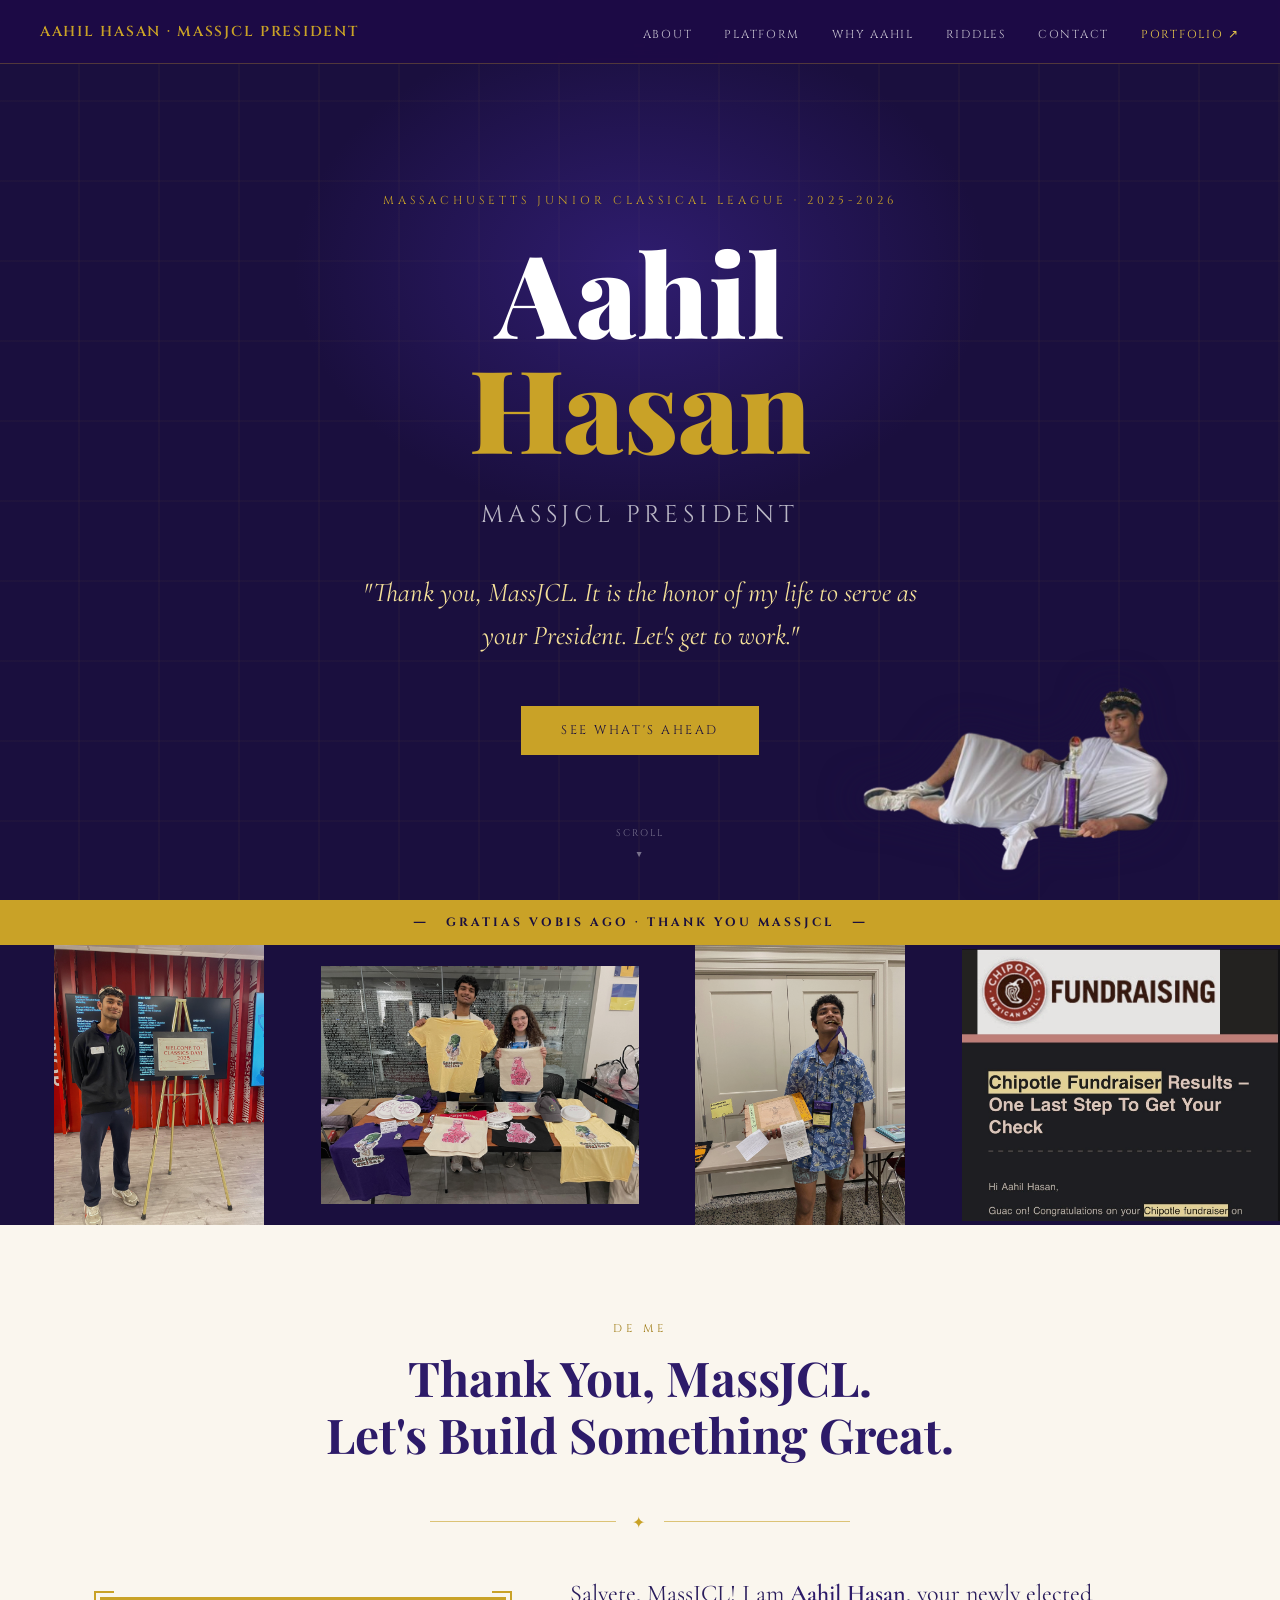
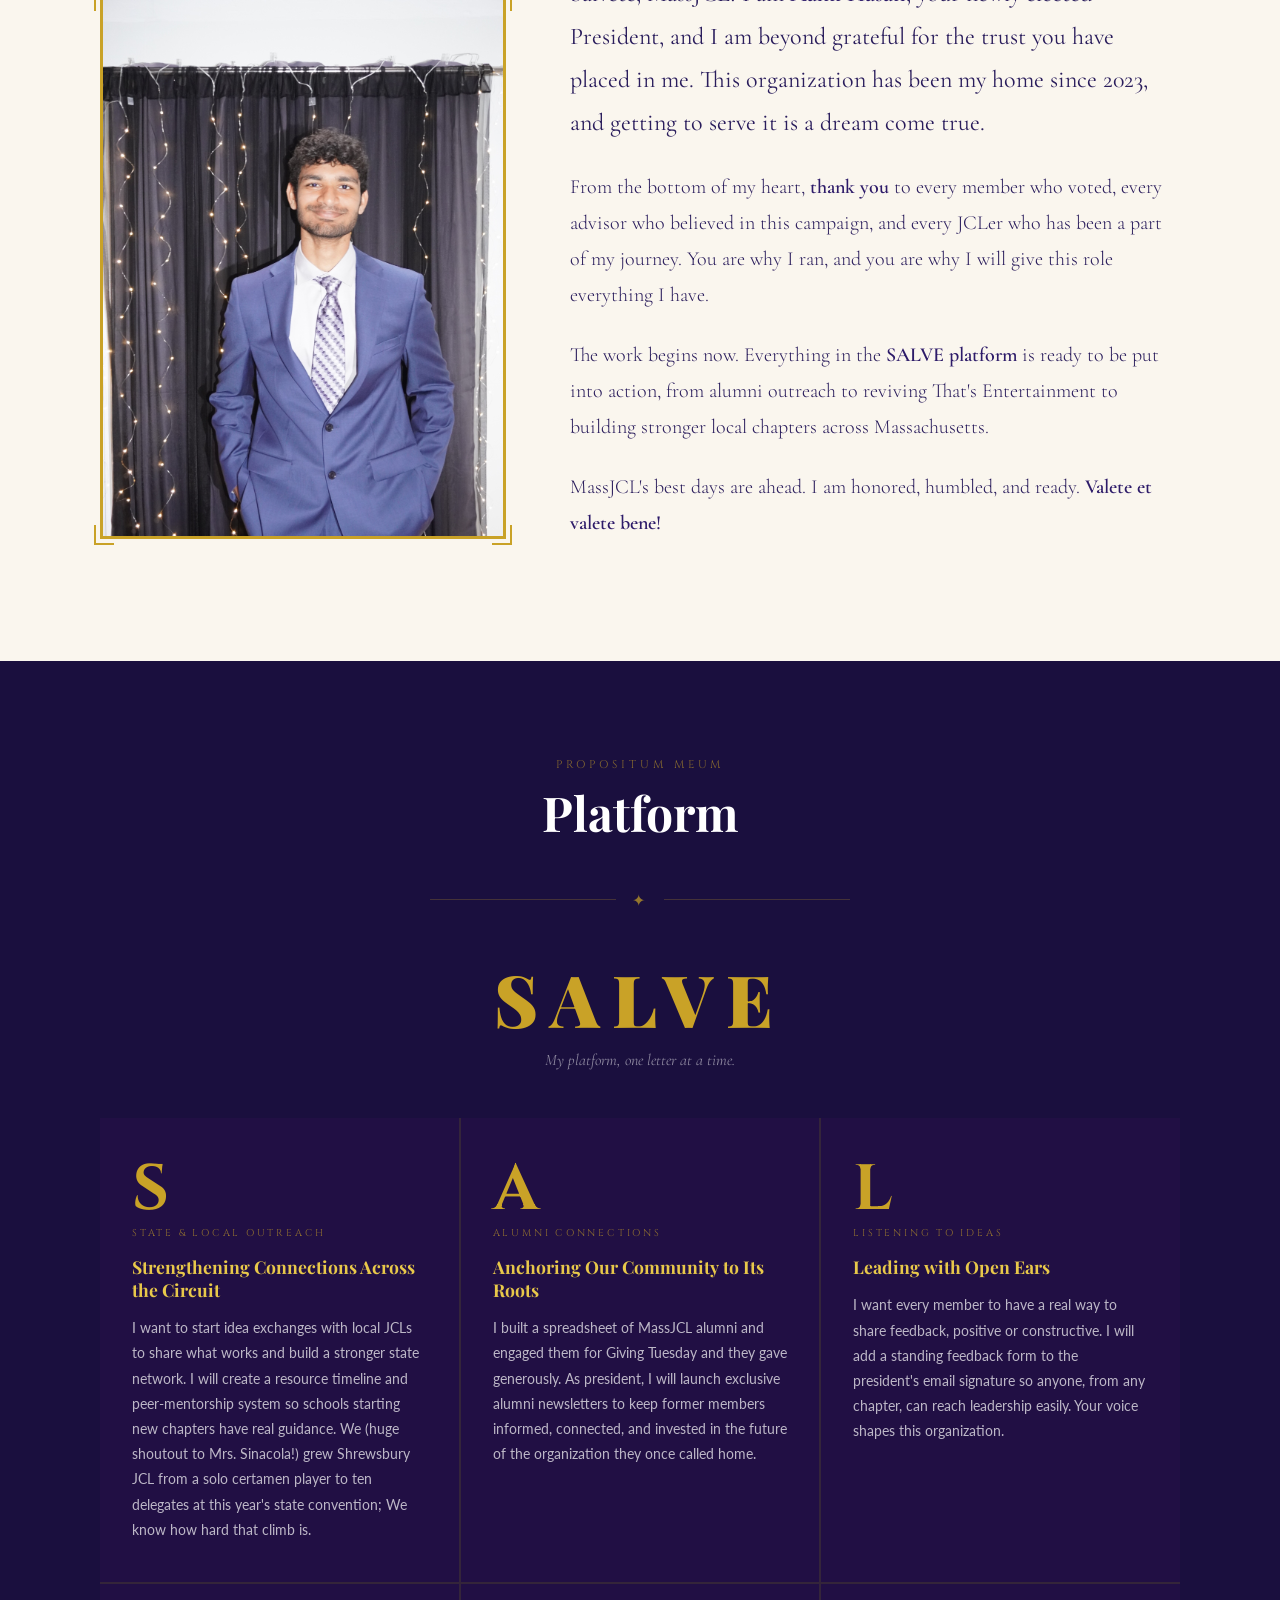
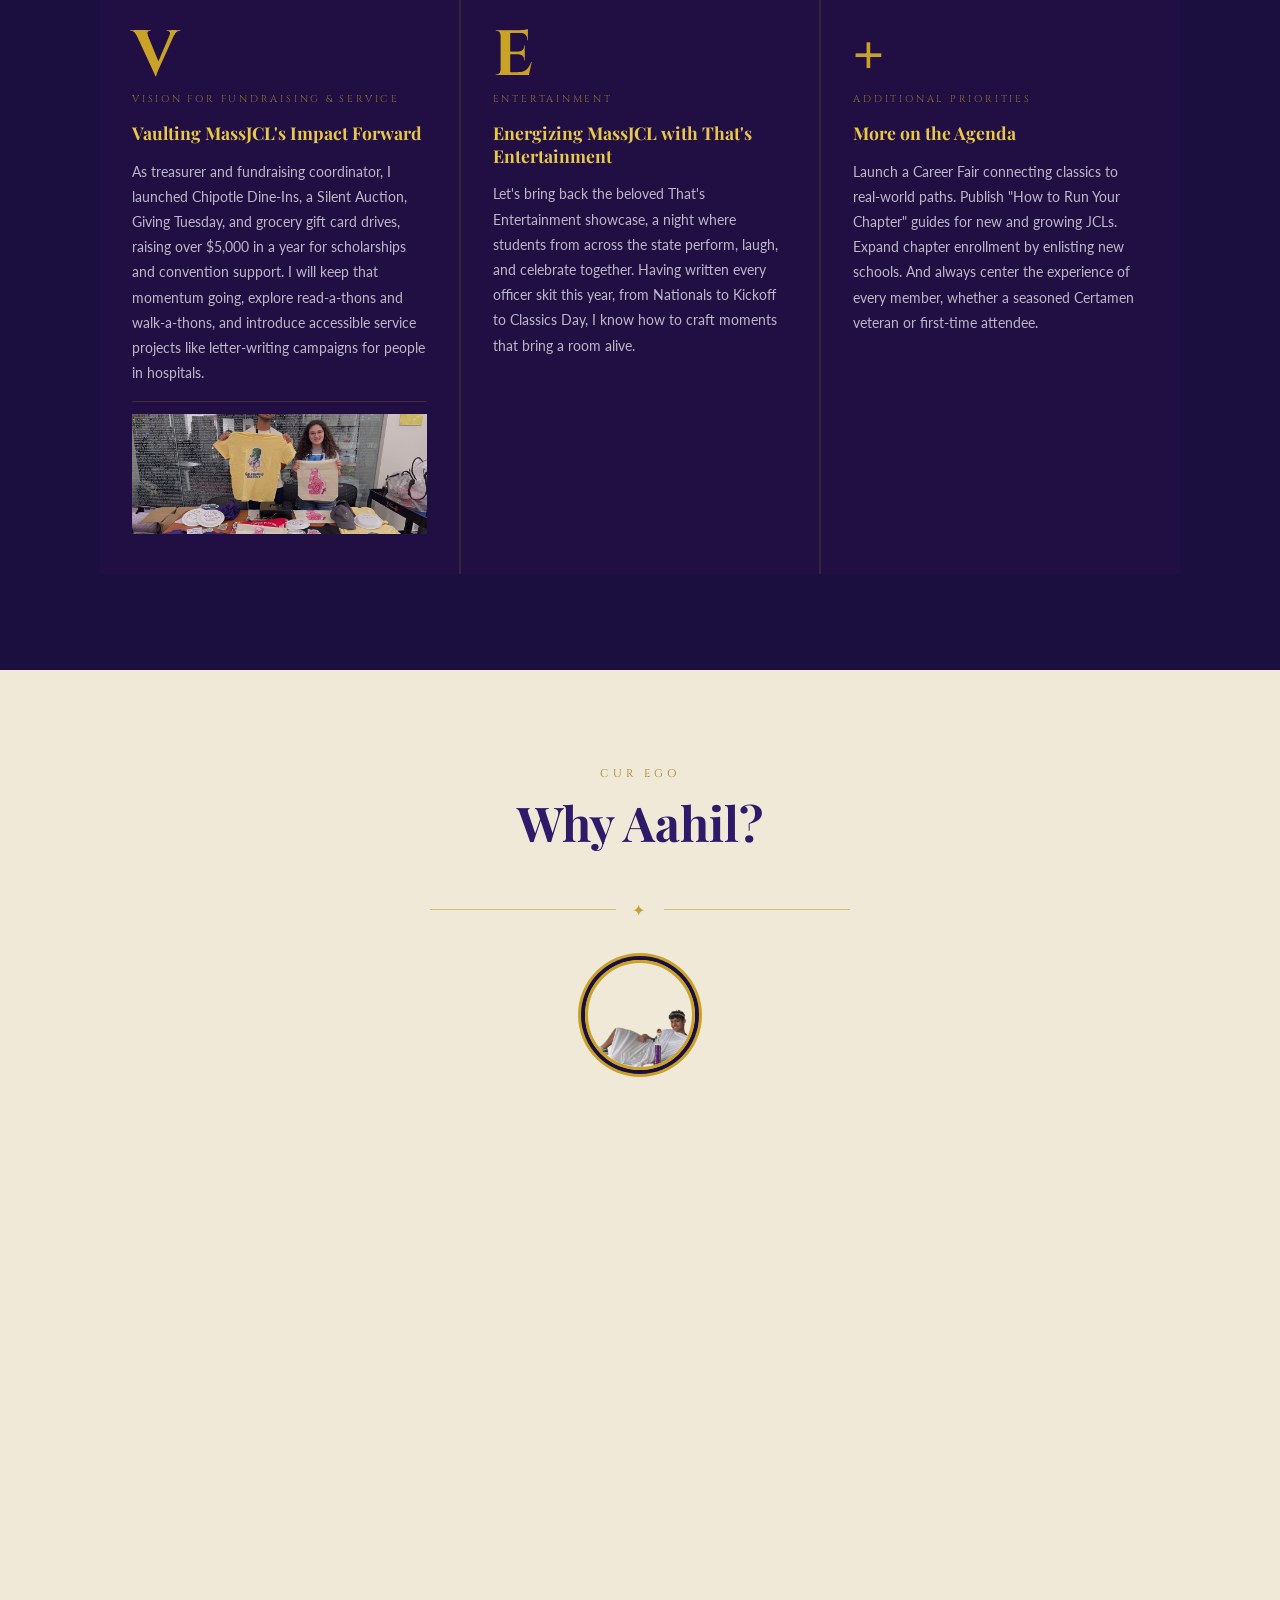
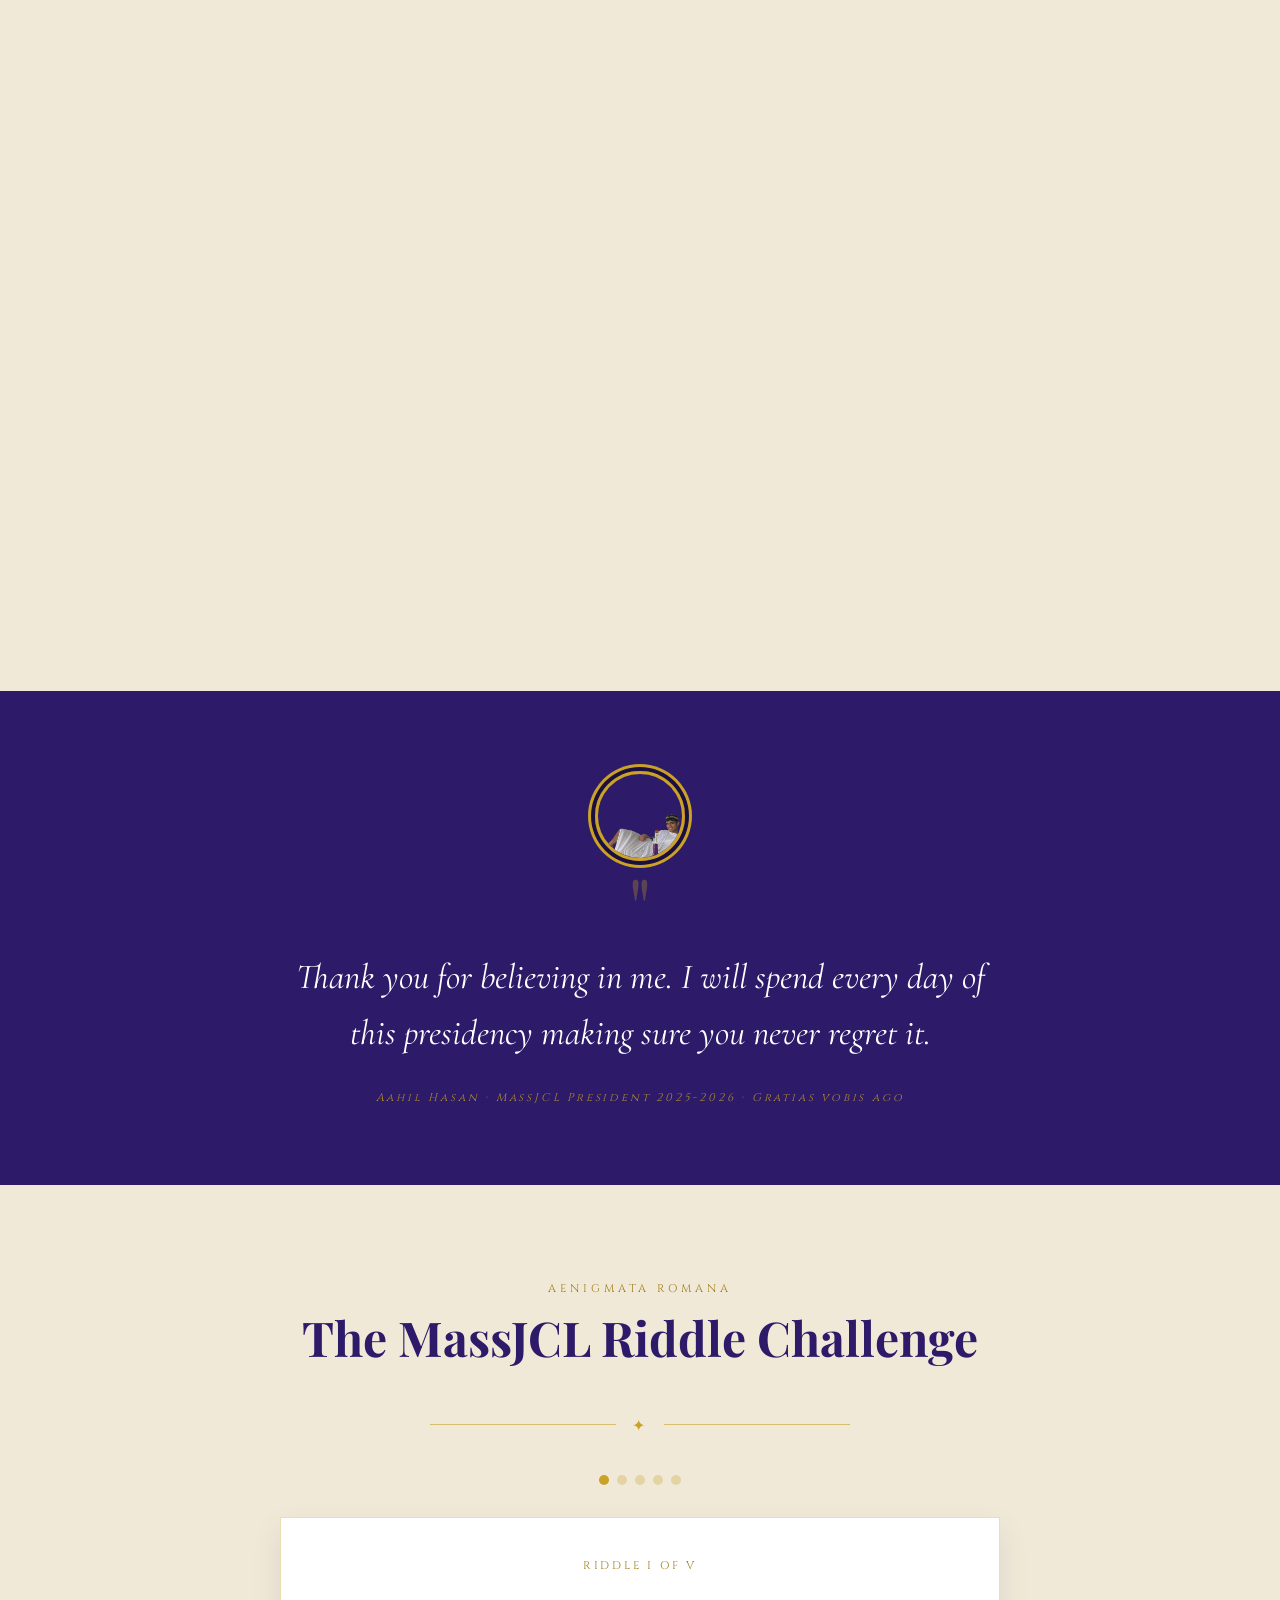
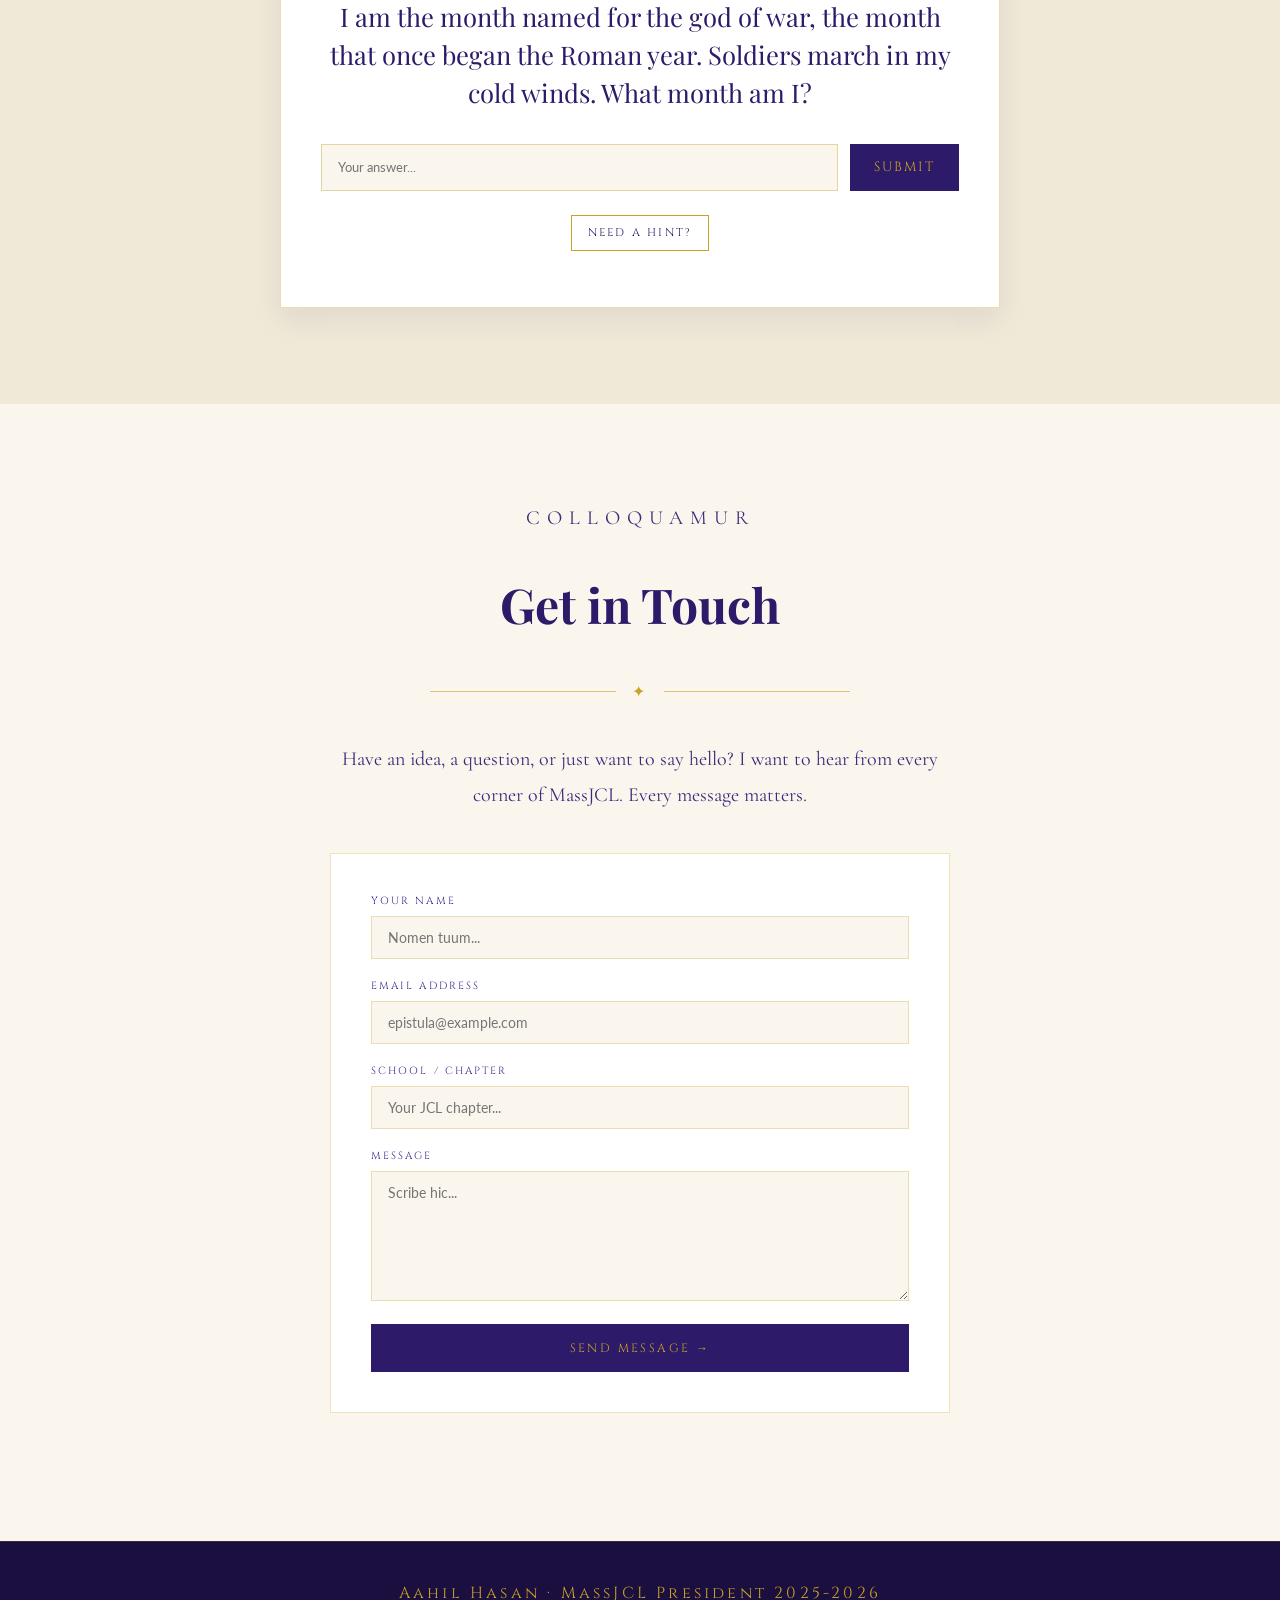
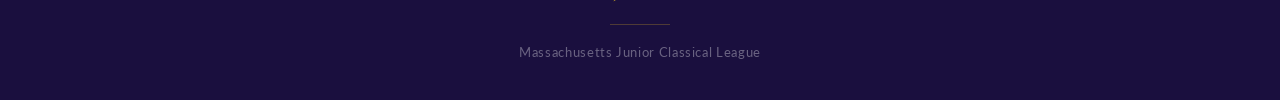
==== commit 2db62709: "transform" ====
--- a/latin.html
+++ b/latin.html
@@ -1,1955 +1,1129 @@
 <!DOCTYPE html>
 <html lang="en">
 <head>
-<meta charset="UTF-8">
-<meta name="viewport" content="width=device-width, initial-scale=1.0">
-<title>Aahil Hasan's Portfolio</title>
-<meta name="description" content="Portfolio site for Aahil Hasan, a Shrewsbury High School senior, Latin &amp; Classics leader, athlete, and community builder.">
-<link rel="preconnect" href="https://fonts.googleapis.com">
-<link rel="preconnect" href="https://fonts.gstatic.com" crossorigin>
-<link href="https://fonts.googleapis.com/css2?family=Fraunces:opsz,wght@9..144,600;9..144,700;9..144,900&family=Space+Grotesk:wght@600;700&family=Inter:wght@400;500;600&display=swap" rel="stylesheet">
-<link rel="stylesheet" href="css/style.css?v=8">
+  <meta charset="UTF-8" />
+  <meta name="viewport" content="width=device-width, initial-scale=1.0" />
+  <title>Aahil Hasan · MassJCL President 2025-2026</title>
+  <link rel="preconnect" href="https://fonts.googleapis.com" />
+  <link rel="preconnect" href="https://fonts.gstatic.com" crossorigin />
+  <link href="https://fonts.googleapis.com/css2?family=Playfair+Display:ital,wght@0,400;0,700;0,900;1,400;1,700&family=Cormorant+Garamond:ital,wght@0,300;0,400;0,600;1,300;1,400&family=Cinzel:wght@400;600;700&family=Lato:wght@300;400;700&display=swap" rel="stylesheet" />
+  <style>
+    *, *::before, *::after { box-sizing: border-box; margin: 0; padding: 0; }
+
+    :root {
+      --purple:     #2d1b69;
+      --purple-mid: #3d2690;
+      --purple-dark:#1a0f3e;
+      --purple-light:#5a3fa8;
+      --gold:       #c9a227;
+      --gold-light: #e8c84a;
+      --gold-pale:  #f5e199;
+      --gold-dim:   #a07d18;
+      --cream:      #faf6ee;
+      --cream-dark: #f0e9d8;
+      --text-dark:  #1a0f3e;
+      --text-mid:   #3d2a7a;
+      --white:      #ffffff;
+    }
+
+    html { scroll-behavior: smooth; }
+
+    body {
+      font-family: 'Lato', sans-serif;
+      background: var(--cream);
+      color: var(--text-dark);
+      overflow-x: hidden;
+    }
+
+    .divider {
+      display: flex;
+      align-items: center;
+      gap: 1rem;
+      margin: 0 auto 2.5rem;
+      max-width: 420px;
+      justify-content: center;
+    }
+    .divider::before, .divider::after {
+      content: '';
+      flex: 1;
+      height: 1px;
+      background: var(--gold);
+      opacity: 0.6;
+    }
+    .divider-icon { font-size: 1rem; color: var(--gold); letter-spacing: 0.2em; }
+
+    nav {
+      position: fixed;
+      top: 0; left: 0; right: 0;
+      z-index: 100;
+      background: rgba(29, 11, 70, 0.97);
+      backdrop-filter: blur(8px);
+      border-bottom: 1px solid rgba(201,162,39,0.3);
+      display: flex;
+      justify-content: space-between;
+      align-items: center;
+      padding: 0 2.5rem;
+      height: 64px;
+    }
+    .nav-brand {
+      font-family: 'Cinzel', serif;
+      font-size: 0.9rem;
+      color: var(--gold);
+      letter-spacing: 0.12em;
+      text-transform: uppercase;
+      font-weight: 600;
+    }
+    .nav-links { display: flex; gap: 2rem; list-style: none; }
+    .nav-links a {
+      font-family: 'Cinzel', serif;
+      font-size: 0.72rem;
+      letter-spacing: 0.15em;
+      text-transform: uppercase;
+      color: rgba(255,255,255,0.75);
+      text-decoration: none;
+      transition: color 0.2s;
+    }
+    .nav-links a:hover { color: var(--gold-light); }
+
+    #hero {
+      min-height: 100vh;
+      background: var(--purple-dark);
+      display: flex;
+      flex-direction: column;
+      align-items: center;
+      justify-content: center;
+      text-align: center;
+      padding: 8rem 2rem 5rem;
+      position: relative;
+      overflow: hidden;
+    }
+    #hero::before {
+      content: '';
+      position: absolute;
+      inset: 0;
+      background-image:
+        repeating-linear-gradient(90deg, transparent, transparent 78px, rgba(201,162,39,0.04) 78px, rgba(201,162,39,0.04) 80px),
+        repeating-linear-gradient(0deg, transparent, transparent 78px, rgba(201,162,39,0.03) 78px, rgba(201,162,39,0.03) 80px);
+      pointer-events: none;
+    }
+    #hero::after {
+      content: '';
+      position: absolute;
+      top: 30%; left: 50%;
+      transform: translate(-50%, -50%);
+      width: 700px; height: 500px;
+      background: radial-gradient(ellipse, rgba(61,38,144,0.6) 0%, transparent 70%);
+      pointer-events: none;
+    }
+
+    .hero-content { position: relative; z-index: 2; max-width: 820px; }
+    .hero-eyebrow {
+      font-family: 'Cinzel', serif;
+      font-size: 0.72rem;
+      letter-spacing: 0.35em;
+      text-transform: uppercase;
+      color: var(--gold);
+      margin-bottom: 1.6rem;
+      opacity: 0;
+      animation: fadeUp 0.8s 0.2s forwards;
+    }
+    .hero-name {
+      font-family: 'Playfair Display', serif;
+      font-size: clamp(3.5rem, 9vw, 7.5rem);
+      font-weight: 900;
+      color: var(--white);
+      line-height: 1;
+      margin-bottom: 0.3em;
+      opacity: 0;
+      animation: fadeUp 0.9s 0.4s forwards;
+    }
+    .hero-name span { color: var(--gold); }
+    .hero-office {
+      font-family: 'Cinzel', serif;
+      font-size: clamp(1rem, 2.5vw, 1.5rem);
+      letter-spacing: 0.2em;
+      color: rgba(255,255,255,0.7);
+      text-transform: uppercase;
+      margin-bottom: 2.5rem;
+      opacity: 0;
+      animation: fadeUp 0.9s 0.6s forwards;
+    }
+    .hero-tagline {
+      font-family: 'Cormorant Garamond', serif;
+      font-size: clamp(1.25rem, 2.5vw, 1.7rem);
+      font-style: italic;
+      color: var(--gold-pale);
+      max-width: 560px;
+      margin: 0 auto 3rem;
+      line-height: 1.6;
+      opacity: 0;
+      animation: fadeUp 0.9s 0.8s forwards;
+    }
+    .hero-btn {
+      display: inline-block;
+      font-family: 'Cinzel', serif;
+      font-size: 0.78rem;
+      letter-spacing: 0.2em;
+      text-transform: uppercase;
+      color: var(--purple-dark);
+      background: var(--gold);
+      padding: 1rem 2.5rem;
+      text-decoration: none;
+      transition: background 0.2s, transform 0.15s;
+      opacity: 0;
+      animation: fadeUp 0.9s 1s forwards;
+    }
+    .hero-btn:hover { background: var(--gold-light); transform: translateY(-2px); }
+    .hero-scroll {
+      position: absolute;
+      bottom: 2.5rem; left: 50%;
+      transform: translateX(-50%);
+      display: flex;
+      flex-direction: column;
+      align-items: center;
+      gap: 0.5rem;
+      color: rgba(255,255,255,0.4);
+      font-family: 'Cinzel', serif;
+      font-size: 0.6rem;
+      letter-spacing: 0.2em;
+      text-transform: uppercase;
+      animation: bounce 2s 2s infinite;
+      z-index: 2;
+    }
+    .hero-scroll::after { content: '▼'; font-size: 0.55rem; }
+
+    .laurel-banner {
+      background: var(--gold);
+      padding: 0.9rem 2rem;
+      text-align: center;
+      font-family: 'Cinzel', serif;
+      font-size: 0.75rem;
+      letter-spacing: 0.25em;
+      text-transform: uppercase;
+      color: var(--purple-dark);
+      font-weight: 700;
+    }
+
+    section { padding: 6rem 2rem; }
+    .container { max-width: 1080px; margin: 0 auto; }
+    .section-label {
+      font-family: 'Cinzel', serif;
+      font-size: 0.7rem;
+      letter-spacing: 0.35em;
+      text-transform: uppercase;
+      color: var(--gold-dim);
+      text-align: center;
+      margin-bottom: 0.8rem;
+    }
+    .section-title {
+      font-family: 'Playfair Display', serif;
+      font-size: clamp(2rem, 4vw, 3rem);
+      font-weight: 700;
+      text-align: center;
+      color: var(--purple);
+      margin-bottom: 3rem;
+      line-height: 1.2;
+    }
+
+    #about { background: var(--cream); }
+    .about-grid { display: grid; grid-template-columns: 1fr 1.5fr; gap: 4rem; align-items: center; }
+    .about-portrait { position: relative; }
+    .portrait-frame {
+      width: 100%;
+      aspect-ratio: 3/4;
+      background: var(--purple-mid);
+      border: 3px solid var(--gold);
+      display: flex;
+      align-items: center;
+      justify-content: center;
+      position: relative;
+      overflow: hidden;
+    }
+    .portrait-corner { position: absolute; width: 20px; height: 20px; border-color: var(--gold); border-style: solid; }
+    .portrait-corner.tl { top: -6px; left: -6px; border-width: 2px 0 0 2px; }
+    .portrait-corner.tr { top: -6px; right: -6px; border-width: 2px 2px 0 0; }
+    .portrait-corner.bl { bottom: -6px; left: -6px; border-width: 0 0 2px 2px; }
+    .portrait-corner.br { bottom: -6px; right: -6px; border-width: 0 2px 2px 0; }
+    .about-text p {
+      font-family: 'Cormorant Garamond', serif;
+      font-size: 1.25rem;
+      line-height: 1.8;
+      color: #2a1d5c;
+      margin-bottom: 1.5rem;
+      font-weight: 300;
+    }
+    .about-text p:first-child { font-size: 1.5rem; font-weight: 400; }
+    .about-text p strong { font-weight: 600; color: var(--purple); }
+
+    #platform { background: var(--purple-dark); }
+    #platform .section-label { color: rgba(201,162,39,0.6); }
+    #platform .section-title { color: var(--white); }
+    #platform .divider::before, #platform .divider::after { background: rgba(201,162,39,0.4); }
+    #platform .divider-icon { color: rgba(201,162,39,0.7); }
+
+    .platform-grid {
+      display: grid;
+      grid-template-columns: repeat(3, 1fr);
+      gap: 2px;
+      background: rgba(201,162,39,0.15);
+    }
+    .platform-card {
+      background: rgba(29,11,70,0.8);
+      padding: 2.5rem 2rem;
+      position: relative;
+      transition: background 0.25s;
+    }
+    .platform-card:hover { background: rgba(61,38,144,0.4); }
+    .platform-letter {
+      font-family: 'Cinzel', serif;
+      font-size: 4rem;
+      font-weight: 700;
+      color: var(--gold);
+      line-height: 1;
+      margin-bottom: 0.25rem;
+      display: block;
+    }
+    .platform-word {
+      font-family: 'Cinzel', serif;
+      font-size: 0.62rem;
+      letter-spacing: 0.28em;
+      text-transform: uppercase;
+      color: rgba(201,162,39,0.65);
+      margin-bottom: 1rem;
+      display: block;
+    }
+    .platform-card h3 {
+      font-family: 'Playfair Display', serif;
+      font-size: 1.1rem;
+      font-weight: 700;
+      color: var(--gold-light);
+      margin-bottom: 0.85rem;
+      line-height: 1.3;
+    }
+    .platform-card p {
+      font-family: 'Lato', sans-serif;
+      font-size: 0.9rem;
+      line-height: 1.75;
+      color: rgba(255,255,255,0.7);
+    }
+    .platform-card::after {
+      content: '';
+      position: absolute;
+      bottom: 0; left: 0;
+      width: 100%; height: 2px;
+      background: var(--gold);
+      transform: scaleX(0);
+      transform-origin: left;
+      transition: transform 0.3s;
+    }
+    .platform-card:hover::after { transform: scaleX(1); }
+
+    #why { background: var(--cream-dark); }
+    .why-columns { display: grid; grid-template-columns: repeat(2, 1fr); gap: 3rem 4rem; }
+    .why-item { display: flex; gap: 1.25rem; align-items: flex-start; }
+    .why-num {
+      font-family: 'Cinzel', serif;
+      font-size: 2.5rem;
+      font-weight: 700;
+      color: rgba(201,162,39,0.25);
+      line-height: 1;
+      flex-shrink: 0;
+      width: 3rem;
+      text-align: right;
+    }
+    .why-item h4 {
+      font-family: 'Playfair Display', serif;
+      font-size: 1.1rem;
+      font-weight: 700;
+      color: var(--purple);
+      margin-bottom: 0.5rem;
+    }
+    .why-item p {
+      font-family: 'Lato', sans-serif;
+      font-size: 0.9rem;
+      line-height: 1.7;
+      color: #4a3880;
+    }
+
+    #quote { background: var(--purple); padding: 5rem 2rem; text-align: center; }
+    .pullquote { max-width: 720px; margin: 0 auto; }
+    .pullquote-mark {
+      font-family: 'Playfair Display', serif;
+      font-size: 5rem;
+      color: var(--gold);
+      opacity: 0.3;
+      line-height: 0.5;
+      display: block;
+      margin-bottom: 1.5rem;
+    }
+    .pullquote p {
+      font-family: 'Cormorant Garamond', serif;
+      font-size: clamp(1.5rem, 3vw, 2.2rem);
+      font-style: italic;
+      color: var(--white);
+      line-height: 1.6;
+      margin-bottom: 1.5rem;
+    }
+    .pullquote cite {
+      font-family: 'Cinzel', serif;
+      font-size: 0.7rem;
+      letter-spacing: 0.25em;
+      color: var(--gold);
+      opacity: 0.8;
+    }
+
+    #contact { background: var(--cream); }
+    .contact-inner { max-width: 620px; margin: 0 auto; text-align: center; }
+    .contact-inner p {
+      font-family: 'Cormorant Garamond', serif;
+      font-size: 1.25rem;
+      color: #3d2a7a;
+      line-height: 1.8;
+      margin-bottom: 2.5rem;
+    }
+    .contact-box {
+      background: var(--white);
+      border: 1px solid rgba(201,162,39,0.3);
+      padding: 2.5rem;
+      margin-bottom: 2rem;
+    }
+    .contact-box label {
+      display: block;
+      font-family: 'Cinzel', serif;
+      font-size: 0.65rem;
+      letter-spacing: 0.2em;
+      text-transform: uppercase;
+      color: var(--purple-mid);
+      margin-bottom: 0.5rem;
+      text-align: left;
+    }
+    .contact-box input, .contact-box textarea {
+      width: 100%;
+      border: 1px solid rgba(201,162,39,0.3);
+      background: var(--cream);
+      padding: 0.75rem 1rem;
+      font-family: 'Lato', sans-serif;
+      font-size: 0.9rem;
+      color: var(--text-dark);
+      margin-bottom: 1.25rem;
+      outline: none;
+      transition: border-color 0.2s;
+    }
+    .contact-box input:focus, .contact-box textarea:focus { border-color: var(--gold); }
+    .contact-box textarea { height: 130px; resize: vertical; }
+    .submit-btn {
+      display: inline-block;
+      font-family: 'Cinzel', serif;
+      font-size: 0.75rem;
+      letter-spacing: 0.2em;
+      text-transform: uppercase;
+      background: var(--purple);
+      color: var(--gold);
+      border: none;
+      padding: 1rem 2.5rem;
+      cursor: pointer;
+      transition: background 0.2s;
+      width: 100%;
+    }
+    .submit-btn:hover { background: var(--purple-mid); }
+
+    footer {
+      background: var(--purple-dark);
+      border-top: 1px solid rgba(201,162,39,0.2);
+      padding: 2.5rem 2rem;
+      text-align: center;
+    }
+    .footer-name {
+      font-family: 'Cinzel', serif;
+      font-size: 1rem;
+      letter-spacing: 0.2em;
+      color: var(--gold);
+      margin-bottom: 0.5rem;
+    }
+    .footer-sub {
+      font-family: 'Lato', sans-serif;
+      font-size: 0.8rem;
+      color: rgba(255,255,255,0.35);
+      letter-spacing: 0.05em;
+    }
+    .footer-divider { width: 60px; height: 1px; background: rgba(201,162,39,0.3); margin: 1.2rem auto; }
+
+    .hero-lounging {
+      position: absolute;
+      bottom: 0; right: 2vw;
+      width: clamp(260px, 35vw, 440px);
+      z-index: 3;
+      pointer-events: none;
+      opacity: 0;
+      animation: fadeUp 1s 1.2s forwards;
+      filter: drop-shadow(-8px 0px 18px rgba(26,15,62,0.85));
+    }
+    .hero-lounging img {
+      width: 100%;
+      display: block;
+      mix-blend-mode: screen;
+      opacity: 0.97;
+    }
+
+    .latin-cameo {
+      display: inline-block;
+      position: relative;
+      border: 3px solid var(--gold);
+      border-radius: 50%;
+      overflow: hidden;
+      box-shadow: 0 0 0 4px var(--purple-dark), 0 0 0 7px var(--gold);
+      flex-shrink: 0;
+    }
+    .latin-cameo img { display: block; }
+
+    .gallery-strip {
+      background: var(--purple-dark);
+      padding: 0;
+      display: grid;
+      grid-template-columns: repeat(4, 1fr);
+      gap: 3px;
+      height: 280px;
+    }
+    .gallery-item {
+      overflow: hidden;
+      position: relative;
+      background: var(--purple-dark);
+      display: flex;
+      align-items: center;
+      justify-content: center;
+    }
+    .gallery-item img {
+      width: 100%;
+      height: 100%;
+      object-fit: contain;
+      transition: transform 0.4s ease, filter 0.4s ease;
+      filter: brightness(0.92) saturate(0.9);
+    }
+    .gallery-item:hover img {
+      transform: scale(1.03);
+      filter: brightness(1) saturate(1.1);
+    }
+    .gallery-item .gallery-caption {
+      position: absolute;
+      bottom: 0; left: 0; right: 0;
+      background: linear-gradient(to top, rgba(26,15,62,0.85), transparent);
+      padding: 10px 12px 8px;
+      font-family: 'Cinzel', serif;
+      font-size: 0.55rem;
+      letter-spacing: 0.18em;
+      text-transform: uppercase;
+      color: var(--gold);
+      opacity: 0;
+      transition: opacity 0.3s;
+    }
+    .gallery-item:hover .gallery-caption { opacity: 1; }
+    .why-item-photo {
+      margin-top: 0.75rem;
+      border-radius: 4px;
+      overflow: hidden;
+      border: 2px solid rgba(201,162,39,0.25);
+      background: var(--cream-dark);
+    }
+    .why-item-photo img {
+      width: 100%;
+      display: block;
+      max-height: 200px;
+      object-fit: contain;
+    }
+
+    @keyframes fadeUp {
+      from { opacity: 0; transform: translateY(24px); }
+      to   { opacity: 1; transform: translateY(0); }
+    }
+    @keyframes bounce {
+      0%, 100% { transform: translateX(-50%) translateY(0); }
+      50%       { transform: translateX(-50%) translateY(6px); }
+    }
+
+    @media (max-width: 768px) {
+      nav { padding: 0 1.25rem; }
+      .nav-links { display: none; }
+      .about-grid { grid-template-columns: 1fr; gap: 2.5rem; }
+      .portrait-frame { aspect-ratio: 1; max-width: 280px; margin: 0 auto; }
+      .platform-grid { grid-template-columns: 1fr; }
+      .why-columns { grid-template-columns: 1fr; gap: 2rem; }
+    }
+
+    /* ================= RIDDLES ================= */
+    #riddles { background: var(--cream-dark); }
+    .riddle-container { max-width: 720px; margin: 0 auto; text-align: center; }
+    .riddle-card {
+      background: var(--white);
+      border: 1px solid rgba(201,162,39,0.35);
+      padding: 2.5rem;
+      margin-top: 2rem;
+      box-shadow: 0 12px 30px rgba(26,15,62,0.08);
+    }
+    .riddle-num {
+      font-family: 'Cinzel', serif;
+      font-size: 0.7rem;
+      letter-spacing: 0.25em;
+      text-transform: uppercase;
+      color: var(--gold-dim);
+      margin-bottom: 1.5rem;
+    }
+    .riddle-q {
+      font-family: 'Playfair Display', serif;
+      font-size: 1.6rem;
+      color: var(--purple);
+      margin-bottom: 2rem;
+      line-height: 1.5;
+    }
+    .riddle-input-row { display: flex; gap: 0.75rem; margin-bottom: 1rem; }
+    .riddle-input {
+      flex: 1;
+      padding: 0.9rem 1rem;
+      font-family: 'Lato', sans-serif;
+      border: 1px solid rgba(201,162,39,0.4);
+      background: var(--cream);
+      outline: none;
+    }
+    .riddle-input:focus { border-color: var(--gold); }
+    .riddle-submit {
+      background: var(--purple);
+      color: var(--gold);
+      border: none;
+      padding: 0 1.5rem;
+      font-family: 'Cinzel', serif;
+      letter-spacing: 0.15em;
+      text-transform: uppercase;
+      cursor: pointer;
+    }
+    .riddle-submit:hover { background: var(--purple-mid); }
+    .riddle-hint-btn {
+      font-family: 'Cinzel', serif;
+      font-size: 0.7rem;
+      letter-spacing: 0.2em;
+      text-transform: uppercase;
+      background: transparent;
+      border: 1px solid var(--gold);
+      color: var(--purple);
+      padding: 0.6rem 1rem;
+      cursor: pointer;
+      margin-top: 0.5rem;
+    }
+    .riddle-hint {
+      margin-top: 1rem;
+      font-family: 'Cormorant Garamond', serif;
+      font-style: italic;
+      color: var(--text-mid);
+      opacity: 0;
+      transition: opacity 0.3s ease;
+    }
+    .riddle-hint.show { opacity: 1; }
+    .riddle-feedback { margin-top: 1rem; font-family: 'Lato', sans-serif; font-size: 0.95rem; }
+    .riddle-feedback.correct { color: #2e7d32; }
+    .riddle-feedback.wrong { color: #a32d2d; }
+    .riddle-next {
+      margin-top: 1.5rem;
+      display: none;
+      background: var(--gold);
+      border: none;
+      padding: 0.8rem 1.5rem;
+      font-family: 'Cinzel', serif;
+      cursor: pointer;
+    }
+    .riddle-next:hover { background: var(--gold-light); }
+    .riddle-progress { display: flex; justify-content: center; gap: 0.5rem; }
+    .riddle-pip { width: 10px; height: 10px; border-radius: 50%; background: rgba(201,162,39,0.3); }
+    .riddle-pip.active { background: var(--gold); }
+    .riddle-pip.done { background: var(--purple); }
+    .riddle-finale {
+      display: none;
+      flex-direction: column;
+      align-items: center;
+      margin-top: 2rem;
+      padding: 2.5rem;
+      background: var(--white);
+      border: 1px solid rgba(201,162,39,0.35);
+    }
+    .finale-score { font-family: 'Playfair Display', serif; font-size: 3rem; color: var(--purple); }
+    .finale-score span { font-size: 1rem; color: var(--gold-dim); }
+    .finale-title { font-family: 'Cinzel', serif; margin-top: 0.5rem; letter-spacing: 0.2em; color: var(--gold); }
+    .finale-msg { margin-top: 1rem; font-family: 'Cormorant Garamond', serif; font-style: italic; text-align: center; }
+    .finale-restart {
+      margin-top: 1.5rem;
+      background: var(--purple);
+      color: var(--gold);
+      border: none;
+      padding: 0.8rem 1.5rem;
+      cursor: pointer;
+      font-family: 'Cinzel', serif;
+    }
+  </style>
 </head>
 <body>
 
-<div class="scroll-progress" id="scrollProgress" aria-hidden="true"></div>
-
-<header class="site-header" id="top">
-  <nav class="navbar">
-    <div class="navbar-left">
-      <a href="#top" class="logo">Aahil<span>.</span></a>
-      <div class="theme-select-wrap">
-        <span class="theme-toggle-dot" aria-hidden="true"></span>
-        <select class="theme-select" id="themeSelect" aria-label="Switch color theme">
-        <option value="woodsy">Woodsy Sunset</option>
-        <option value="roman">Roman Classical</option>
-        <option value="ivy">Ivy Academic</option>
-        <option value="slate">Slate & Ember</option>
-        <option value="light-academia">Light Academia</option>
-        <option value="dusty-sage">Dusty Sage & Clay</option>
-        <option value="powder-ink">Powder & Ink</option>
-        <option value="lavender-mist">Lavender Mist</option>
-        <option value="sage-honey">Sage & Honey</option>
-        <option value="watercolor-morning">Watercolor Morning</option>
-        </select>
-      </div>
-    </div>
-    <button class="nav-toggle" id="navToggle" aria-label="Toggle navigation" aria-expanded="false">
-      <span></span><span></span><span></span>
-    </button>
-    <ul class="nav-links" id="navLinks">
+  <nav>
+    <div class="nav-brand">Aahil Hasan · MassJCL President</div>
+    <ul class="nav-links">
       <li><a href="#about">About</a></li>
-      <li><a href="#experience">Experience</a></li>
-      <li><a href="#activities">Activities</a></li>
-      <li><a href="#awards">Awards</a></li>
-      <li><a href="#contact" class="nav-cta">Contact</a></li>
+      <li><a href="#platform">Platform</a></li>
+      <li><a href="#why">Why Aahil</a></li>
+      <li><a href="#riddles">Riddles</a></li>
+      <li><a href="#contact">Contact</a></li>
+      <li><a href="index.html" target="_blank" style="color:var(--gold-light)!important;">Portfolio ↗</a></li>
     </ul>
   </nav>
-</header>
-
-<button class="side-nav-toggle" id="sideNavToggle" type="button" aria-label="Open section menu" aria-expanded="false" aria-controls="sideNavPanel">
-  <span></span><span></span><span></span>
-</button>
-<div class="side-nav-overlay" id="sideNavOverlay"></div>
-<nav class="side-nav-panel" id="sideNavPanel" aria-label="Quick section navigation">
-  <button class="side-nav-close" id="sideNavClose" type="button" aria-label="Close menu">&times;</button>
-  <p class="side-nav-title">Jump to</p>
-  <ul>
-    <li><a href="#about">About</a></li>
-    <li><a href="#experience">Experience</a></li>
-    <li><a href="#activities">Activities</a></li>
-    <li><a href="#awards">Awards</a></li>
-    <li><a href="#contact">Contact</a></li>
-  </ul>
-</nav>
-
-<section class="hero">
-  <div class="hero-bg"></div>
-  <div class="hero-particles" aria-hidden="true">
-    <span class="particle"></span>
-    <span class="particle"></span>
-    <span class="particle"></span>
-    <span class="particle"></span>
-    <span class="particle"></span>
-    <span class="particle"></span>
-    <span class="particle"></span>
-    <span class="particle"></span>
-    <span class="particle"></span>
-    <span class="particle"></span>
-    <span class="particle"></span>
-    <span class="particle"></span>
+
+  <section id="hero">
+    <div class="hero-content">
+      <p class="hero-eyebrow">Massachusetts Junior Classical League · 2025-2026</p>
+      <h1 class="hero-name">Aahil<br /><span>Hasan</span></h1>
+      <p class="hero-office">MassJCL President</p>
+      <p class="hero-tagline">"Thank you, MassJCL. It is the honor of my life to serve as your President. Let's get to work."</p>
+      <a href="#platform" class="hero-btn">See What's Ahead</a>
+    </div>
+    <div class="hero-lounging">
+      <img src="Aahil-latingear-cropped.png" alt="Aahil in Roman attire" />
+    </div>
+    <div class="hero-scroll">Scroll</div>
+  </section>
+
+  <div class="laurel-banner">
+    ⸻ &nbsp; Gratias Vobis Ago · Thank You MassJCL &nbsp; ⸻
   </div>
-  <div class="sun"></div>
-  <div class="hero-haze" aria-hidden="true"></div>
-  <!-- Woodsy Sunset: layered realistic pine forest -->
-  <div class="treeline deco-woodsy" aria-hidden="true">
-    <svg viewBox="0 0 1440 220" preserveAspectRatio="none" xmlns="http://www.w3.org/2000/svg">
-  <path d="M0,220 L0,168 C240,150 480,172 720,158 C960,144 1200,168 1440,155 L1440,220 Z" fill="#B7C4A9" opacity="0.4"></path>
-  <g opacity="0.55">
-      <rect x="63.3" y="160.6" width="5.0" height="11.5" fill="#6B5138"/>
-      <polygon points="46.7,164.6 57.4,159.8 65.8,124.3 74.3,159.8 85.0,164.6" fill="#8AA381"/>
-      <polygon points="51.7,141.3 59.6,136.4 65.8,101.0 72.1,136.4 80.0,141.3" fill="#8AA381"/>
-      <polygon points="56.6,117.9 61.8,113.1 65.8,77.6 69.9,113.1 75.0,117.9" fill="#8AA381"/>
-      <rect x="84.7" y="152.6" width="5.0" height="11.7" fill="#6B5138"/>
-      <polygon points="68.1,156.6 78.8,151.7 87.2,115.6 95.6,151.7 106.3,156.6" fill="#8AA381"/>
-      <polygon points="73.1,132.8 81.0,127.9 87.2,91.8 93.4,127.9 101.4,132.8" fill="#8AA381"/>
-      <polygon points="78.0,109.0 83.2,104.1 87.2,68.0 91.2,104.1 96.4,109.0" fill="#8AA381"/>
-      <rect x="200.9" y="166.1" width="4.7" height="11.8" fill="#6B5138"/>
-      <polygon points="185.1,170.1 195.3,165.1 203.3,128.6 211.2,165.1 221.4,170.1" fill="#8AA381"/>
-      <polygon points="189.9,146.0 197.4,141.1 203.3,104.5 209.2,141.1 216.7,146.0" fill="#8AA381"/>
-      <polygon points="194.6,122.0 199.4,117.0 203.3,80.5 207.1,117.0 212.0,122.0" fill="#8AA381"/>
-      <rect x="456.7" y="160.1" width="5.2" height="14.2" fill="#6B5138"/>
-      <polygon points="439.4,164.1 450.5,157.7 459.3,110.9 468.0,157.7 479.2,164.1" fill="#8AA381"/>
-      <polygon points="444.6,133.2 452.8,126.8 459.3,80.0 465.7,126.8 474.0,133.2" fill="#8AA381"/>
-      <polygon points="449.7,102.3 455.1,96.0 459.3,49.2 463.5,96.0 468.8,102.3" fill="#8AA381"/>
-      <rect x="519.0" y="155.8" width="4.5" height="14.3" fill="#6B5138"/>
-      <polygon points="504.0,159.8 513.6,153.4 521.2,106.2 528.8,153.4 538.5,159.8" fill="#8AA381"/>
-      <polygon points="508.5,128.7 515.6,122.3 521.2,75.1 526.8,122.3 534.0,128.7" fill="#8AA381"/>
-      <polygon points="512.9,97.6 517.6,91.2 521.2,44.0 524.9,91.2 529.5,97.6" fill="#8AA381"/>
-      <rect x="770.8" y="166.2" width="4.6" height="12.3" fill="#6B5138"/>
-      <polygon points="755.4,170.2 765.3,164.9 773.1,126.3 780.9,164.9 790.8,170.2" fill="#8AA381"/>
-      <polygon points="760.0,144.7 767.3,139.5 773.1,100.9 778.9,139.5 786.2,144.7" fill="#8AA381"/>
-      <polygon points="764.6,119.3 769.4,114.1 773.1,75.5 776.8,114.1 781.6,119.3" fill="#8AA381"/>
-      <rect x="940.6" y="152.8" width="5.5" height="12.3" fill="#6B5138"/>
-      <polygon points="922.3,156.8 934.1,151.5 943.4,112.7 952.7,151.5 964.5,156.8" fill="#8AA381"/>
-      <polygon points="927.8,131.2 936.5,125.9 943.4,87.1 950.2,125.9 959.0,131.2" fill="#8AA381"/>
-      <polygon points="933.3,105.6 938.9,100.3 943.4,61.5 947.8,100.3 953.5,105.6" fill="#8AA381"/>
-</g>
-<g opacity="0.85">
-      <rect x="65.2" y="178.4" width="6.0" height="16.2" fill="#5A4530"/>
-      <polygon points="45.0,182.4 58.0,174.9 68.2,120.0 78.4,174.9 91.4,182.4" fill="#4C6F52"/>
-      <polygon points="51.0,146.2 60.7,138.7 68.2,83.8 75.8,138.7 85.4,146.2" fill="#4C6F52"/>
-      <polygon points="57.1,110.0 63.3,102.5 68.2,47.6 73.1,102.5 79.3,110.0" fill="#4C6F52"/>
-      <rect x="69.9" y="176.4" width="6.0" height="16.3" fill="#5A4530"/>
-      <polygon points="49.8,180.4 62.8,172.9 72.9,117.5 83.1,172.9 96.0,180.4" fill="#4C6F52"/>
-      <polygon points="55.8,143.9 65.4,136.3 72.9,81.0 80.4,136.3 90.0,143.9" fill="#4C6F52"/>
-      <polygon points="61.8,107.4 68.0,99.8 72.9,44.5 77.8,99.8 84.0,107.4" fill="#4C6F52"/>
-      <rect x="244.5" y="179.6" width="5.9" height="17.3" fill="#5A4530"/>
-      <polygon points="224.8,183.6 237.5,175.4 247.5,115.7 257.5,175.4 270.2,183.6" fill="#4C6F52"/>
-      <polygon points="230.7,144.2 240.1,136.1 247.5,76.4 254.9,136.1 264.3,144.2" fill="#4C6F52"/>
-      <polygon points="236.6,104.9 242.7,96.7 247.5,37.0 252.3,96.7 258.4,104.9" fill="#4C6F52"/>
-      <rect x="281.3" y="175.9" width="7.1" height="16.6" fill="#5A4530"/>
-      <polygon points="257.7,179.9 272.9,172.2 284.8,115.5 296.8,172.2 311.9,179.9" fill="#4C6F52"/>
-      <polygon points="264.7,142.5 276.0,134.8 284.8,78.2 293.7,134.8 304.9,142.5" fill="#4C6F52"/>
-      <polygon points="271.8,105.2 279.1,97.5 284.8,40.8 290.5,97.5 297.8,105.2" fill="#4C6F52"/>
-      <rect x="527.5" y="180.0" width="7.2" height="15.6" fill="#5A4530"/>
-      <polygon points="503.3,184.0 518.9,176.8 531.1,124.3 543.4,176.8 559.0,184.0" fill="#4C6F52"/>
-      <polygon points="510.5,149.4 522.1,142.2 531.1,89.7 540.2,142.2 551.8,149.4" fill="#4C6F52"/>
-      <polygon points="517.8,114.8 525.3,107.6 531.1,55.1 537.0,107.6 544.5,114.8" fill="#4C6F52"/>
-      <rect x="787.2" y="167.2" width="6.8" height="16.2" fill="#5A4530"/>
-      <polygon points="764.4,171.2 779.1,163.7 790.7,109.0 802.2,163.7 817.0,171.2" fill="#4C6F52"/>
-      <polygon points="771.2,135.1 782.1,127.6 790.7,72.9 799.2,127.6 810.1,135.1" fill="#4C6F52"/>
-      <polygon points="778.0,99.0 785.1,91.5 790.7,36.8 796.2,91.5 803.3,99.0" fill="#4C6F52"/>
-      <rect x="838.0" y="167.6" width="5.5" height="16.5" fill="#5A4530"/>
-      <polygon points="819.5,171.6 831.4,163.9 840.8,107.9 850.1,163.9 862.0,171.6" fill="#4C6F52"/>
-      <polygon points="825.0,134.7 833.8,127.0 840.8,71.0 847.7,127.0 856.5,134.7" fill="#4C6F52"/>
-      <polygon points="830.6,97.8 836.3,90.1 840.8,34.1 845.3,90.1 851.0,97.8" fill="#4C6F52"/>
-      <rect x="922.3" y="176.8" width="6.5" height="17.6" fill="#5A4530"/>
-      <polygon points="900.6,180.8 914.6,172.5 925.6,111.6 936.6,172.5 950.6,180.8" fill="#4C6F52"/>
-      <polygon points="907.1,140.7 917.4,132.4 925.6,71.5 933.7,132.4 944.1,140.7" fill="#4C6F52"/>
-      <polygon points="913.6,100.6 920.3,92.3 925.6,31.4 930.9,92.3 937.6,100.6" fill="#4C6F52"/>
-</g>
-<g opacity="1.0">
-      <rect x="440.1" y="200.6" width="8.5" height="21.2" fill="#3E301F"/>
-      <polygon points="411.7,204.6 430.0,194.3 444.3,118.7 458.7,194.3 477.0,204.6" fill="#1E3A2C"/>
-      <polygon points="420.2,154.8 433.7,144.5 444.3,68.9 455.0,144.5 468.5,154.8" fill="#1E3A2C"/>
-      <polygon points="428.7,105.0 437.5,94.6 444.3,19.0 451.2,94.6 460.0,105.0" fill="#1E3A2C"/>
-      <rect x="651.0" y="179.9" width="8.4" height="22.4" fill="#3E301F"/>
-      <polygon points="622.7,183.9 640.9,172.9 655.2,92.2 669.5,172.9 687.7,183.9" fill="#1E3A2C"/>
-      <polygon points="631.2,130.7 644.6,119.7 655.2,39.0 665.8,119.7 679.2,130.7" fill="#1E3A2C"/>
-      <polygon points="639.6,77.5 648.3,66.5 655.2,-14.2 662.0,66.5 670.8,77.5" fill="#1E3A2C"/>
-      <rect x="834.5" y="199.8" width="7.5" height="23.0" fill="#3E301F"/>
-      <polygon points="809.4,203.8 825.6,192.4 838.2,109.0 850.9,192.4 867.1,203.8" fill="#1E3A2C"/>
-      <polygon points="816.9,148.8 828.9,137.4 838.2,54.0 847.6,137.4 859.6,148.8" fill="#1E3A2C"/>
-      <polygon points="824.4,93.8 832.2,82.5 838.2,-1.0 844.3,82.5 852.1,93.8" fill="#1E3A2C"/>
-      <rect x="856.3" y="187.3" width="6.8" height="22.2" fill="#3E301F"/>
-      <polygon points="833.4,191.3 848.1,180.4 859.7,100.4 871.2,180.4 885.9,191.3" fill="#1E3A2C"/>
-      <polygon points="840.3,138.6 851.1,127.7 859.7,47.7 868.2,127.7 879.1,138.6" fill="#1E3A2C"/>
-      <polygon points="847.1,85.8 854.1,74.9 859.7,-5.0 865.2,74.9 872.3,85.8" fill="#1E3A2C"/>
-      <rect x="1005.5" y="191.6" width="7.1" height="19.5" fill="#3E301F"/>
-      <polygon points="981.9,195.6 997.1,186.3 1009.0,117.6 1021.0,186.3 1036.2,195.6" fill="#1E3A2C"/>
-      <polygon points="988.9,150.4 1000.2,141.0 1009.0,72.3 1017.9,141.0 1029.1,150.4" fill="#1E3A2C"/>
-      <polygon points="996.0,105.1 1003.3,95.7 1009.0,27.0 1014.8,95.7 1022.1,105.1" fill="#1E3A2C"/>
-      <rect x="1219.6" y="179.5" width="7.1" height="22.7" fill="#3E301F"/>
-      <polygon points="1195.9,183.5 1211.1,172.3 1223.2,90.1 1235.2,172.3 1250.4,183.5" fill="#1E3A2C"/>
-      <polygon points="1203.0,129.4 1214.3,118.1 1223.2,35.9 1232.0,118.1 1243.3,129.4" fill="#1E3A2C"/>
-      <polygon points="1210.1,75.2 1217.4,64.0 1223.2,-18.3 1228.9,64.0 1236.3,75.2" fill="#1E3A2C"/>
-      <rect x="1271.2" y="185.7" width="9.0" height="20.7" fill="#3E301F"/>
-      <polygon points="1241.0,189.7 1260.4,179.7 1275.7,105.9 1291.0,179.7 1310.4,189.7" fill="#1E3A2C"/>
-      <polygon points="1250.0,141.1 1264.4,131.1 1275.7,57.3 1287.0,131.1 1301.4,141.1" fill="#1E3A2C"/>
-      <polygon points="1259.0,92.5 1268.4,82.5 1275.7,8.7 1283.0,82.5 1292.4,92.5" fill="#1E3A2C"/>
-</g>
-</svg>
-  </div>
-
-  <!-- Roman / Classical: temple facade with fluted columns and pediment -->
-  <div class="treeline deco-roman" aria-hidden="true">
-    <svg viewBox="0 0 1440 220" preserveAspectRatio="none" xmlns="http://www.w3.org/2000/svg">
-  <defs>
-    <linearGradient id="pedGrad" x1="0" y1="0" x2="0" y2="1">
-      <stop offset="0%" stop-color="#E8C468"/>
-      <stop offset="100%" stop-color="#B8814A"/>
-    </linearGradient>
-  </defs>
-  <!-- distant haze hills for depth -->
-  <path d="M0,220 L0,180 C300,165 600,185 900,172 C1100,164 1300,178 1440,168 L1440,220 Z" fill="#E8D2AE" opacity="0.45"></path>
-  <!-- stepped stylobate -->
-  <rect x="0" y="216" width="1440" height="6" fill="#5B3A29"></rect>
-  <rect x="0" y="210" width="1440" height="6" fill="#7A3B2E"></rect>
-  <!-- pediment -->
-  <polygon points="360,54 720,8 1080,54" fill="url(#pedGrad)" stroke="#5B3A29" stroke-width="2"></polygon>
-  <polygon points="380,48 720,18 1060,48" fill="#F1E3CC" opacity="0.55"></polygon>
-  <!-- entablature -->
-  <rect x="0" y="46" width="1440" height="8" fill="#5B3A29"></rect>
-  <rect x="0" y="54" width="1440" height="10" fill="#7A3B2E"></rect>
-  <!-- columns -->
-    <rect x="37.9" y="204.0" width="44.2" height="6" fill="#8A5A34"/>
-  <rect x="41.3" y="198.0" width="37.4" height="6" fill="#D9A066"/>
-  <rect x="43.0" y="78.0" width="34.0" height="120.0" fill="#D9A066"/>
-  <line x1="49.8" y1="78.0" x2="49.8" y2="198.0" stroke="#8A5A34" stroke-width="1.4" opacity="0.55"/>
-  <line x1="56.6" y1="78.0" x2="56.6" y2="198.0" stroke="#8A5A34" stroke-width="1.4" opacity="0.55"/>
-  <line x1="63.4" y1="78.0" x2="63.4" y2="198.0" stroke="#8A5A34" stroke-width="1.4" opacity="0.55"/>
-  <line x1="70.2" y1="78.0" x2="70.2" y2="198.0" stroke="#8A5A34" stroke-width="1.4" opacity="0.55"/>
-  <rect x="41.3" y="72.0" width="37.4" height="6" fill="#C9A227"/>
-  <polygon points="48.1,78.0 71.9,78.0 81.1,72.0 38.9,72.0" fill="#C9A227"/>
-  <rect x="36.9" y="64.0" width="46.2" height="8" fill="#8A5A34"/>
-  <rect x="226.5" y="204.0" width="44.2" height="6" fill="#8A5A34"/>
-  <rect x="229.9" y="198.0" width="37.4" height="6" fill="#D9A066"/>
-  <rect x="231.6" y="78.0" width="34.0" height="120.0" fill="#D9A066"/>
-  <line x1="238.4" y1="78.0" x2="238.4" y2="198.0" stroke="#8A5A34" stroke-width="1.4" opacity="0.55"/>
-  <line x1="245.2" y1="78.0" x2="245.2" y2="198.0" stroke="#8A5A34" stroke-width="1.4" opacity="0.55"/>
-  <line x1="252.0" y1="78.0" x2="252.0" y2="198.0" stroke="#8A5A34" stroke-width="1.4" opacity="0.55"/>
-  <line x1="258.8" y1="78.0" x2="258.8" y2="198.0" stroke="#8A5A34" stroke-width="1.4" opacity="0.55"/>
-  <rect x="229.9" y="72.0" width="37.4" height="6" fill="#C9A227"/>
-  <polygon points="236.7,78.0 260.5,78.0 269.7,72.0 227.5,72.0" fill="#C9A227"/>
-  <rect x="225.5" y="64.0" width="46.2" height="8" fill="#8A5A34"/>
-  <rect x="415.0" y="204.0" width="44.2" height="6" fill="#8A5A34"/>
-  <rect x="418.4" y="198.0" width="37.4" height="6" fill="#D9A066"/>
-  <rect x="420.1" y="78.0" width="34.0" height="120.0" fill="#D9A066"/>
-  <line x1="426.9" y1="78.0" x2="426.9" y2="198.0" stroke="#8A5A34" stroke-width="1.4" opacity="0.55"/>
-  <line x1="433.7" y1="78.0" x2="433.7" y2="198.0" stroke="#8A5A34" stroke-width="1.4" opacity="0.55"/>
-  <line x1="440.5" y1="78.0" x2="440.5" y2="198.0" stroke="#8A5A34" stroke-width="1.4" opacity="0.55"/>
-  <line x1="447.3" y1="78.0" x2="447.3" y2="198.0" stroke="#8A5A34" stroke-width="1.4" opacity="0.55"/>
-  <rect x="418.4" y="72.0" width="37.4" height="6" fill="#C9A227"/>
-  <polygon points="425.2,78.0 449.0,78.0 458.2,72.0 416.1,72.0" fill="#C9A227"/>
-  <rect x="414.0" y="64.0" width="46.2" height="8" fill="#8A5A34"/>
-  <rect x="603.6" y="204.0" width="44.2" height="6" fill="#8A5A34"/>
-  <rect x="607.0" y="198.0" width="37.4" height="6" fill="#D9A066"/>
-  <rect x="608.7" y="78.0" width="34.0" height="120.0" fill="#D9A066"/>
-  <line x1="615.5" y1="78.0" x2="615.5" y2="198.0" stroke="#8A5A34" stroke-width="1.4" opacity="0.55"/>
-  <line x1="622.3" y1="78.0" x2="622.3" y2="198.0" stroke="#8A5A34" stroke-width="1.4" opacity="0.55"/>
-  <line x1="629.1" y1="78.0" x2="629.1" y2="198.0" stroke="#8A5A34" stroke-width="1.4" opacity="0.55"/>
-  <line x1="635.9" y1="78.0" x2="635.9" y2="198.0" stroke="#8A5A34" stroke-width="1.4" opacity="0.55"/>
-  <rect x="607.0" y="72.0" width="37.4" height="6" fill="#C9A227"/>
-  <polygon points="613.8,78.0 637.6,78.0 646.8,72.0 604.6,72.0" fill="#C9A227"/>
-  <rect x="602.6" y="64.0" width="46.2" height="8" fill="#8A5A34"/>
-  <rect x="792.2" y="204.0" width="44.2" height="6" fill="#8A5A34"/>
-  <rect x="795.6" y="198.0" width="37.4" height="6" fill="#D9A066"/>
-  <rect x="797.3" y="78.0" width="34.0" height="120.0" fill="#D9A066"/>
-  <line x1="804.1" y1="78.0" x2="804.1" y2="198.0" stroke="#8A5A34" stroke-width="1.4" opacity="0.55"/>
-  <line x1="810.9" y1="78.0" x2="810.9" y2="198.0" stroke="#8A5A34" stroke-width="1.4" opacity="0.55"/>
-  <line x1="817.7" y1="78.0" x2="817.7" y2="198.0" stroke="#8A5A34" stroke-width="1.4" opacity="0.55"/>
-  <line x1="824.5" y1="78.0" x2="824.5" y2="198.0" stroke="#8A5A34" stroke-width="1.4" opacity="0.55"/>
-  <rect x="795.6" y="72.0" width="37.4" height="6" fill="#C9A227"/>
-  <polygon points="802.4,78.0 826.2,78.0 835.4,72.0 793.2,72.0" fill="#C9A227"/>
-  <rect x="791.2" y="64.0" width="46.2" height="8" fill="#8A5A34"/>
-  <rect x="980.8" y="204.0" width="44.2" height="6" fill="#8A5A34"/>
-  <rect x="984.2" y="198.0" width="37.4" height="6" fill="#D9A066"/>
-  <rect x="985.9" y="78.0" width="34.0" height="120.0" fill="#D9A066"/>
-  <line x1="992.7" y1="78.0" x2="992.7" y2="198.0" stroke="#8A5A34" stroke-width="1.4" opacity="0.55"/>
-  <line x1="999.5" y1="78.0" x2="999.5" y2="198.0" stroke="#8A5A34" stroke-width="1.4" opacity="0.55"/>
-  <line x1="1006.3" y1="78.0" x2="1006.3" y2="198.0" stroke="#8A5A34" stroke-width="1.4" opacity="0.55"/>
-  <line x1="1013.1" y1="78.0" x2="1013.1" y2="198.0" stroke="#8A5A34" stroke-width="1.4" opacity="0.55"/>
-  <rect x="984.2" y="72.0" width="37.4" height="6" fill="#C9A227"/>
-  <polygon points="991.0,78.0 1014.8,78.0 1023.9,72.0 981.8,72.0" fill="#C9A227"/>
-  <rect x="979.7" y="64.0" width="46.2" height="8" fill="#8A5A34"/>
-  <rect x="1169.3" y="204.0" width="44.2" height="6" fill="#8A5A34"/>
-  <rect x="1172.7" y="198.0" width="37.4" height="6" fill="#D9A066"/>
-  <rect x="1174.4" y="78.0" width="34.0" height="120.0" fill="#D9A066"/>
-  <line x1="1181.2" y1="78.0" x2="1181.2" y2="198.0" stroke="#8A5A34" stroke-width="1.4" opacity="0.55"/>
-  <line x1="1188.0" y1="78.0" x2="1188.0" y2="198.0" stroke="#8A5A34" stroke-width="1.4" opacity="0.55"/>
-  <line x1="1194.8" y1="78.0" x2="1194.8" y2="198.0" stroke="#8A5A34" stroke-width="1.4" opacity="0.55"/>
-  <line x1="1201.6" y1="78.0" x2="1201.6" y2="198.0" stroke="#8A5A34" stroke-width="1.4" opacity="0.55"/>
-  <rect x="1172.7" y="72.0" width="37.4" height="6" fill="#C9A227"/>
-  <polygon points="1179.5,78.0 1203.3,78.0 1212.5,72.0 1170.3,72.0" fill="#C9A227"/>
-  <rect x="1168.3" y="64.0" width="46.2" height="8" fill="#8A5A34"/>
-  <rect x="1357.9" y="204.0" width="44.2" height="6" fill="#8A5A34"/>
-  <rect x="1361.3" y="198.0" width="37.4" height="6" fill="#D9A066"/>
-  <rect x="1363.0" y="78.0" width="34.0" height="120.0" fill="#D9A066"/>
-  <line x1="1369.8" y1="78.0" x2="1369.8" y2="198.0" stroke="#8A5A34" stroke-width="1.4" opacity="0.55"/>
-  <line x1="1376.6" y1="78.0" x2="1376.6" y2="198.0" stroke="#8A5A34" stroke-width="1.4" opacity="0.55"/>
-  <line x1="1383.4" y1="78.0" x2="1383.4" y2="198.0" stroke="#8A5A34" stroke-width="1.4" opacity="0.55"/>
-  <line x1="1390.2" y1="78.0" x2="1390.2" y2="198.0" stroke="#8A5A34" stroke-width="1.4" opacity="0.55"/>
-  <rect x="1361.3" y="72.0" width="37.4" height="6" fill="#C9A227"/>
-  <polygon points="1368.1,78.0 1391.9,78.0 1401.1,72.0 1358.9,72.0" fill="#C9A227"/>
-  <rect x="1356.9" y="64.0" width="46.2" height="8" fill="#8A5A34"/>
-</svg>
-  </div>
-
-  <!-- Ivy Academic: collegiate gothic arches, towers, and tracery -->
-  <div class="treeline deco-ivy" aria-hidden="true">
-    <svg viewBox="0 0 1440 220" preserveAspectRatio="none" xmlns="http://www.w3.org/2000/svg">
-    <polygon points="154,160 160,136 166,160" fill="#2C3E63" opacity="0.28"/>
-  <rect x="154" y="160" width="12" height="60" fill="#2C3E63" opacity="0.28"/>
-  <polygon points="334,140 340,116 346,140" fill="#2C3E63" opacity="0.28"/>
-  <rect x="334" y="140" width="12" height="80" fill="#2C3E63" opacity="0.28"/>
-  <polygon points="514,165 520,141 526,165" fill="#2C3E63" opacity="0.28"/>
-  <rect x="514" y="165" width="12" height="55" fill="#2C3E63" opacity="0.28"/>
-  <polygon points="754,125 760,101 766,125" fill="#2C3E63" opacity="0.28"/>
-  <rect x="754" y="125" width="12" height="95" fill="#2C3E63" opacity="0.28"/>
-  <polygon points="974,160 980,136 986,160" fill="#2C3E63" opacity="0.28"/>
-  <rect x="974" y="160" width="12" height="60" fill="#2C3E63" opacity="0.28"/>
-  <polygon points="1174,140 1180,116 1186,140" fill="#2C3E63" opacity="0.28"/>
-  <rect x="1174" y="140" width="12" height="80" fill="#2C3E63" opacity="0.28"/>
-  <polygon points="1354,165 1360,141 1366,165" fill="#2C3E63" opacity="0.28"/>
-  <rect x="1354" y="165" width="12" height="55" fill="#2C3E63" opacity="0.28"/>
-  <rect x="0" y="176" width="1440" height="44" fill="#12233F"/>
-  <rect x="0.0" y="164.0" width="26.0" height="12" fill="#12233F"/>
-  <rect x="46.0" y="164.0" width="26.0" height="12" fill="#12233F"/>
-  <rect x="92.0" y="164.0" width="26.0" height="12" fill="#12233F"/>
-  <rect x="138.0" y="164.0" width="26.0" height="12" fill="#12233F"/>
-  <rect x="184.0" y="164.0" width="26.0" height="12" fill="#12233F"/>
-  <rect x="230.0" y="164.0" width="26.0" height="12" fill="#12233F"/>
-  <rect x="276.0" y="164.0" width="26.0" height="12" fill="#12233F"/>
-  <rect x="322.0" y="164.0" width="26.0" height="12" fill="#12233F"/>
-  <rect x="368.0" y="164.0" width="26.0" height="12" fill="#12233F"/>
-  <rect x="414.0" y="164.0" width="26.0" height="12" fill="#12233F"/>
-  <rect x="460.0" y="164.0" width="26.0" height="12" fill="#12233F"/>
-  <rect x="506.0" y="164.0" width="26.0" height="12" fill="#12233F"/>
-  <rect x="552.0" y="164.0" width="26.0" height="12" fill="#12233F"/>
-  <rect x="598.0" y="164.0" width="26.0" height="12" fill="#12233F"/>
-  <rect x="644.0" y="164.0" width="26.0" height="12" fill="#12233F"/>
-  <rect x="690.0" y="164.0" width="26.0" height="12" fill="#12233F"/>
-  <rect x="736.0" y="164.0" width="26.0" height="12" fill="#12233F"/>
-  <rect x="782.0" y="164.0" width="26.0" height="12" fill="#12233F"/>
-  <rect x="828.0" y="164.0" width="26.0" height="12" fill="#12233F"/>
-  <rect x="874.0" y="164.0" width="26.0" height="12" fill="#12233F"/>
-  <rect x="920.0" y="164.0" width="26.0" height="12" fill="#12233F"/>
-  <rect x="966.0" y="164.0" width="26.0" height="12" fill="#12233F"/>
-  <rect x="1012.0" y="164.0" width="26.0" height="12" fill="#12233F"/>
-  <rect x="1058.0" y="164.0" width="26.0" height="12" fill="#12233F"/>
-  <rect x="1104.0" y="164.0" width="26.0" height="12" fill="#12233F"/>
-  <rect x="1150.0" y="164.0" width="26.0" height="12" fill="#12233F"/>
-  <rect x="1196.0" y="164.0" width="26.0" height="12" fill="#12233F"/>
-  <rect x="1242.0" y="164.0" width="26.0" height="12" fill="#12233F"/>
-  <rect x="1288.0" y="164.0" width="26.0" height="12" fill="#12233F"/>
-  <rect x="1334.0" y="164.0" width="26.0" height="12" fill="#12233F"/>
-  <rect x="1380.0" y="164.0" width="26.0" height="12" fill="#12233F"/>
-  <rect x="1426.0" y="164.0" width="26.0" height="12" fill="#12233F"/>
-  <rect x="0" y="204" width="1440" height="3" fill="#C9A227" opacity="0.7"/>
-  <rect x="36" y="70" width="68" height="150" fill="#0E1B33"/>
-  <rect x="36.0" y="58.0" width="14.0" height="12" fill="#0E1B33"/>
-  <rect x="60.0" y="58.0" width="14.0" height="12" fill="#0E1B33"/>
-  <rect x="84.0" y="58.0" width="14.0" height="12" fill="#0E1B33"/>
-  <rect x="36" y="150" width="68" height="4" fill="#C9A227" opacity="0.6"/>
-  <rect x="1336" y="70" width="68" height="150" fill="#0E1B33"/>
-  <rect x="1336.0" y="58.0" width="14.0" height="12" fill="#0E1B33"/>
-  <rect x="1360.0" y="58.0" width="14.0" height="12" fill="#0E1B33"/>
-  <rect x="1384.0" y="58.0" width="14.0" height="12" fill="#0E1B33"/>
-  <rect x="1336" y="150" width="68" height="4" fill="#C9A227" opacity="0.6"/>
-  <path d="M 270.0,220.0 L 270.0,165.4 A 60.0,60.0 0 0 1 300.0,113.8 A 60.0,60.0 0 0 1 330.0,165.4 L 330.0,220.0 Z" fill="#1A2E52"/>
-  <circle cx="293.4" cy="130.3" r="5.6" fill="#C9A227" opacity="0.55"/>
-  <circle cx="306.6" cy="130.3" r="5.6" fill="#C9A227" opacity="0.55"/>
-  <circle cx="300.0" cy="123.7" r="5.6" fill="#C9A227" opacity="0.55"/>
-  <circle cx="300.0" cy="136.9" r="5.6" fill="#C9A227" opacity="0.55"/>
-  <line x1="300.0" y1="138.9" x2="300.0" y2="216" stroke="#C9A227" stroke-width="1.5" opacity="0.5"/>
-  <path d="M 435.0,220.0 L 435.0,157.0 A 70.0,70.0 0 0 1 470.0,96.8 A 70.0,70.0 0 0 1 505.0,157.0 L 505.0,220.0 Z" fill="#1A2E52"/>
-  <circle cx="462.3" cy="116.1" r="6.5" fill="#C9A227" opacity="0.55"/>
-  <circle cx="477.7" cy="116.1" r="6.5" fill="#C9A227" opacity="0.55"/>
-  <circle cx="470.0" cy="108.4" r="6.5" fill="#C9A227" opacity="0.55"/>
-  <circle cx="470.0" cy="123.8" r="6.5" fill="#C9A227" opacity="0.55"/>
-  <line x1="470.0" y1="125.8" x2="470.0" y2="216" stroke="#C9A227" stroke-width="1.5" opacity="0.5"/>
-  <path d="M 610.0,220.0 L 610.0,165.4 A 60.0,60.0 0 0 1 640.0,113.8 A 60.0,60.0 0 0 1 670.0,165.4 L 670.0,220.0 Z" fill="#1A2E52"/>
-  <circle cx="633.4" cy="130.3" r="5.6" fill="#C9A227" opacity="0.55"/>
-  <circle cx="646.6" cy="130.3" r="5.6" fill="#C9A227" opacity="0.55"/>
-  <circle cx="640.0" cy="123.7" r="5.6" fill="#C9A227" opacity="0.55"/>
-  <circle cx="640.0" cy="136.9" r="5.6" fill="#C9A227" opacity="0.55"/>
-  <line x1="640.0" y1="138.9" x2="640.0" y2="216" stroke="#C9A227" stroke-width="1.5" opacity="0.5"/>
-  <path d="M 770.0,220.0 L 770.0,165.4 A 60.0,60.0 0 0 1 800.0,113.8 A 60.0,60.0 0 0 1 830.0,165.4 L 830.0,220.0 Z" fill="#1A2E52"/>
-  <circle cx="793.4" cy="130.3" r="5.6" fill="#C9A227" opacity="0.55"/>
-  <circle cx="806.6" cy="130.3" r="5.6" fill="#C9A227" opacity="0.55"/>
-  <circle cx="800.0" cy="123.7" r="5.6" fill="#C9A227" opacity="0.55"/>
-  <circle cx="800.0" cy="136.9" r="5.6" fill="#C9A227" opacity="0.55"/>
-  <line x1="800.0" y1="138.9" x2="800.0" y2="216" stroke="#C9A227" stroke-width="1.5" opacity="0.5"/>
-  <path d="M 935.0,220.0 L 935.0,157.0 A 70.0,70.0 0 0 1 970.0,96.8 A 70.0,70.0 0 0 1 1005.0,157.0 L 1005.0,220.0 Z" fill="#1A2E52"/>
-  <circle cx="962.3" cy="116.1" r="6.5" fill="#C9A227" opacity="0.55"/>
-  <circle cx="977.7" cy="116.1" r="6.5" fill="#C9A227" opacity="0.55"/>
-  <circle cx="970.0" cy="108.4" r="6.5" fill="#C9A227" opacity="0.55"/>
-  <circle cx="970.0" cy="123.8" r="6.5" fill="#C9A227" opacity="0.55"/>
-  <line x1="970.0" y1="125.8" x2="970.0" y2="216" stroke="#C9A227" stroke-width="1.5" opacity="0.5"/>
-  <path d="M 1110.0,220.0 L 1110.0,165.4 A 60.0,60.0 0 0 1 1140.0,113.8 A 60.0,60.0 0 0 1 1170.0,165.4 L 1170.0,220.0 Z" fill="#1A2E52"/>
-  <circle cx="1133.4" cy="130.3" r="5.6" fill="#C9A227" opacity="0.55"/>
-  <circle cx="1146.6" cy="130.3" r="5.6" fill="#C9A227" opacity="0.55"/>
-  <circle cx="1140.0" cy="123.7" r="5.6" fill="#C9A227" opacity="0.55"/>
-  <circle cx="1140.0" cy="136.9" r="5.6" fill="#C9A227" opacity="0.55"/>
-  <line x1="1140.0" y1="138.9" x2="1140.0" y2="216" stroke="#C9A227" stroke-width="1.5" opacity="0.5"/>
-</svg>
-  </div>
-
-  <!-- Slate & Ember: layered mountain ridgeline with snow-capped peaks -->
-  <div class="treeline deco-slate" aria-hidden="true">
-    <svg viewBox="0 0 1440 220" preserveAspectRatio="none" xmlns="http://www.w3.org/2000/svg">
-    <defs>
-  <linearGradient id="ridgeBack" x1="0" y1="0" x2="0" y2="1"><stop offset="0%" stop-color="#7A828E"/><stop offset="100%" stop-color="#5B6270"/></linearGradient>
-  <linearGradient id="ridgeMid" x1="0" y1="0" x2="0" y2="1"><stop offset="0%" stop-color="#4A515C"/><stop offset="100%" stop-color="#2B2F38"/></linearGradient>
-  <linearGradient id="ridgeFront" x1="0" y1="0" x2="0" y2="1"><stop offset="0%" stop-color="#2A2E36"/><stop offset="100%" stop-color="#14171C"/></linearGradient>
-  </defs>
-  <path d="M 0,190 L 0,180 L 111,140 L 222,130 L 332,143 L 443,144 L 554,114 L 665,111 L 775,156 L 886,124 L 997,123 L 1108,165 L 1218,136 L 1329,156 L 1440,180 L 1440,190 Z" fill="url(#ridgeBack)" opacity="0.55"></path>
-  <path d="M 0,205 L 0,195 L 111,115 L 222,144 L 332,107 L 443,111 L 554,117 L 665,85 L 775,111 L 886,120 L 997,133 L 1108,78 L 1218,94 L 1329,77 L 1440,195 L 1440,205 Z" fill="url(#ridgeMid)" opacity="0.85"></path>
-  <path d="M 0,220 L 0,210 L 111,99 L 222,93 L 332,78 L 443,52 L 554,109 L 665,111 L 775,81 L 886,81 L 997,54 L 1108,30 L 1218,67 L 1329,89 L 1440,210 L 1440,220 Z" fill="url(#ridgeFront)"></path>
-  <polygon points="319,96 332,78 345,96" fill="#F2A65A" opacity="0.85"/>
-  <polygon points="326,84 332,78 338,84" fill="#FFE3C2"/>
-  <polygon points="430,70 443,52 456,70" fill="#F2A65A" opacity="0.85"/>
-  <polygon points="437,58 443,52 449,58" fill="#FFE3C2"/>
-  <polygon points="984,72 997,54 1010,72" fill="#F2A65A" opacity="0.85"/>
-  <polygon points="991,60 997,54 1003,60" fill="#FFE3C2"/>
-  <polygon points="1095,48 1108,30 1121,48" fill="#F2A65A" opacity="0.85"/>
-  <polygon points="1102,36 1108,30 1114,36" fill="#FFE3C2"/>
-  <polygon points="1205,85 1218,67 1231,85" fill="#F2A65A" opacity="0.85"/>
-  <polygon points="1212,73 1218,67 1224,73" fill="#FFE3C2"/>
-</svg>
-  </div>
-  <!-- Light Academia: bookshelf skyline with a glowing arch window -->
-  <div class="treeline deco-light-academia" aria-hidden="true">
-    <svg viewBox="0 0 1440 220" preserveAspectRatio="none" xmlns="http://www.w3.org/2000/svg">
-<ellipse cx="720.0" cy="90" rx="140" ry="140" fill="#F3E2B8" opacity="0.22"/>
-<path d="M 640.0,220 L 640.0,112 C 640.0,64 800.0,64 800.0,112 L 800.0,220 Z" fill="#EFDFC0" opacity="0.25"/>
-<rect x="10.0" y="99.4" width="37.2" height="50.6" fill="#B8A47E"/>
-<rect x="10.0" y="105.5" width="37.2" height="2.0" fill="#F3E2B8"/>
-<rect x="50.6" y="109.1" width="43.7" height="40.9" fill="#B8A47E"/>
-<rect x="50.6" y="114.0" width="43.7" height="2.0" fill="#F3E2B8"/>
-<rect x="98.2" y="111.6" width="42.7" height="38.4" fill="#B8A47E"/>
-<rect x="98.2" y="116.2" width="42.7" height="2.0" fill="#F3E2B8"/>
-<rect x="143.3" y="90.9" width="38.6" height="59.1" fill="#C9B896"/>
-<rect x="143.3" y="97.9" width="38.6" height="2.1" fill="#F3E2B8"/>
-<rect x="185.7" y="102.2" width="36.3" height="47.8" fill="#C9B896"/>
-<rect x="185.7" y="108.0" width="36.3" height="2.0" fill="#F3E2B8"/>
-<rect x="225.9" y="112.4" width="43.3" height="37.6" fill="#C9B896"/>
-<rect x="225.9" y="116.9" width="43.3" height="2.0" fill="#F3E2B8"/>
-<rect x="271.8" y="113.2" width="33.9" height="36.8" fill="#B8A47E"/>
-<rect x="271.8" y="117.6" width="33.9" height="2.0" fill="#F3E2B8"/>
-<rect x="308.6" y="108.9" width="39.5" height="41.1" fill="#C9B896"/>
-<rect x="308.6" y="113.9" width="39.5" height="2.0" fill="#F3E2B8"/>
-<rect x="352.0" y="96.8" width="38.0" height="53.2" fill="#B8A47E"/>
-<rect x="352.0" y="103.2" width="38.0" height="2.0" fill="#F3E2B8"/>
-<rect x="394.0" y="99.7" width="36.5" height="50.3" fill="#C9B896"/>
-<rect x="394.0" y="105.7" width="36.5" height="2.0" fill="#F3E2B8"/>
-<rect x="434.6" y="108.0" width="35.0" height="42.0" fill="#B8A47E"/>
-<rect x="434.6" y="113.1" width="35.0" height="2.0" fill="#F3E2B8"/>
-<rect x="471.7" y="111.2" width="39.0" height="38.8" fill="#C9B896"/>
-<rect x="471.7" y="115.9" width="39.0" height="2.0" fill="#F3E2B8"/>
-<rect x="515.3" y="89.1" width="36.2" height="60.9" fill="#C9B896"/>
-<rect x="515.3" y="96.4" width="36.2" height="2.1" fill="#F3E2B8"/>
-<rect x="554.1" y="112.6" width="44.8" height="37.4" fill="#B8A47E"/>
-<rect x="554.1" y="117.1" width="44.8" height="2.0" fill="#F3E2B8"/>
-<rect x="603.9" y="112.1" width="36.4" height="37.9" fill="#C9B896"/>
-<rect x="603.9" y="116.6" width="36.4" height="2.0" fill="#F3E2B8"/>
-<rect x="644.6" y="111.7" width="34.3" height="38.3" fill="#B8A47E"/>
-<rect x="644.6" y="116.3" width="34.3" height="2.0" fill="#F3E2B8"/>
-<rect x="680.9" y="90.0" width="36.6" height="60.0" fill="#C9B896"/>
-<rect x="680.9" y="97.2" width="36.6" height="2.1" fill="#F3E2B8"/>
-<rect x="720.2" y="112.4" width="31.6" height="37.6" fill="#B8A47E"/>
-<rect x="720.2" y="116.9" width="31.6" height="2.0" fill="#F3E2B8"/>
-<rect x="754.4" y="102.4" width="38.9" height="47.6" fill="#C9B896"/>
-<rect x="754.4" y="108.1" width="38.9" height="2.0" fill="#F3E2B8"/>
-<rect x="798.3" y="103.1" width="42.3" height="46.9" fill="#B8A47E"/>
-<rect x="798.3" y="108.7" width="42.3" height="2.0" fill="#F3E2B8"/>
-<rect x="842.9" y="108.5" width="36.7" height="41.5" fill="#B8A47E"/>
-<rect x="842.9" y="113.4" width="36.7" height="2.0" fill="#F3E2B8"/>
-<rect x="884.3" y="98.6" width="45.6" height="51.4" fill="#C9B896"/>
-<rect x="884.3" y="104.8" width="45.6" height="2.0" fill="#F3E2B8"/>
-<rect x="932.5" y="91.8" width="36.3" height="58.2" fill="#C9B896"/>
-<rect x="932.5" y="98.8" width="36.3" height="2.0" fill="#F3E2B8"/>
-<rect x="970.9" y="102.5" width="32.3" height="47.5" fill="#C9B896"/>
-<rect x="970.9" y="108.2" width="32.3" height="2.0" fill="#F3E2B8"/>
-<rect x="1007.6" y="106.3" width="35.3" height="43.7" fill="#C9B896"/>
-<rect x="1007.6" y="111.5" width="35.3" height="2.0" fill="#F3E2B8"/>
-<rect x="1045.1" y="97.4" width="33.3" height="52.6" fill="#C9B896"/>
-<rect x="1045.1" y="103.8" width="33.3" height="2.0" fill="#F3E2B8"/>
-<rect x="1082.2" y="102.2" width="35.9" height="47.8" fill="#B8A47E"/>
-<rect x="1082.2" y="108.0" width="35.9" height="2.0" fill="#F3E2B8"/>
-<rect x="1122.7" y="104.0" width="32.2" height="46.0" fill="#C9B896"/>
-<rect x="1122.7" y="109.5" width="32.2" height="2.0" fill="#F3E2B8"/>
-<rect x="1157.8" y="98.1" width="33.7" height="51.9" fill="#C9B896"/>
-<rect x="1157.8" y="104.4" width="33.7" height="2.0" fill="#F3E2B8"/>
-<rect x="1193.9" y="99.6" width="40.1" height="50.4" fill="#B8A47E"/>
-<rect x="1193.9" y="105.6" width="40.1" height="2.0" fill="#F3E2B8"/>
-<rect x="1238.6" y="103.0" width="39.7" height="47.0" fill="#C9B896"/>
-<rect x="1238.6" y="108.7" width="39.7" height="2.0" fill="#F3E2B8"/>
-<rect x="1280.6" y="107.4" width="38.2" height="42.6" fill="#B8A47E"/>
-<rect x="1280.6" y="112.5" width="38.2" height="2.0" fill="#F3E2B8"/>
-<rect x="1321.6" y="98.5" width="43.2" height="51.5" fill="#B8A47E"/>
-<rect x="1321.6" y="104.7" width="43.2" height="2.0" fill="#F3E2B8"/>
-<rect x="1368.3" y="88.6" width="44.9" height="61.4" fill="#C9B896"/>
-<rect x="1368.3" y="96.0" width="44.9" height="2.1" fill="#F3E2B8"/>
-<rect x="1415.9" y="91.8" width="38.9" height="58.2" fill="#C9B896"/>
-<rect x="1415.9" y="98.8" width="38.9" height="2.0" fill="#F3E2B8"/>
-<rect x="10.0" y="121.1" width="48.5" height="56.9" fill="#9C7A52"/>
-<rect x="10.0" y="127.9" width="48.5" height="2.0" fill="#F3E2B8"/>
-<rect x="60.7" y="119.5" width="39.4" height="58.5" fill="#9C7A52"/>
-<rect x="60.7" y="126.5" width="39.4" height="2.0" fill="#F3E2B8"/>
-<rect x="102.7" y="108.5" width="38.6" height="69.5" fill="#9C7A52"/>
-<rect x="102.7" y="116.9" width="38.6" height="2.4" fill="#F3E2B8"/>
-<rect x="143.6" y="112.7" width="34.5" height="65.3" fill="#8A6842"/>
-<rect x="143.6" y="120.5" width="34.5" height="2.3" fill="#F3E2B8"/>
-<rect x="182.0" y="108.1" width="44.4" height="69.9" fill="#9C7A52"/>
-<rect x="182.0" y="116.5" width="44.4" height="2.4" fill="#F3E2B8"/>
-<rect x="230.2" y="111.9" width="48.6" height="66.1" fill="#8A6842"/>
-<rect x="230.2" y="119.8" width="48.6" height="2.3" fill="#F3E2B8"/>
-<rect x="283.0" y="127.3" width="49.3" height="50.7" fill="#9C7A52"/>
-<rect x="283.0" y="133.4" width="49.3" height="2.0" fill="#F3E2B8"/>
-<rect x="335.7" y="117.2" width="45.1" height="60.8" fill="#9C7A52"/>
-<rect x="335.7" y="124.5" width="45.1" height="2.1" fill="#F3E2B8"/>
-<rect x="383.1" y="102.9" width="41.8" height="75.1" fill="#9C7A52"/>
-<rect x="383.1" y="111.9" width="41.8" height="2.6" fill="#F3E2B8"/>
-<rect x="429.3" y="116.0" width="48.5" height="62.0" fill="#8A6842"/>
-<rect x="429.3" y="123.5" width="48.5" height="2.2" fill="#F3E2B8"/>
-<rect x="482.5" y="113.8" width="47.7" height="64.2" fill="#9C7A52"/>
-<rect x="482.5" y="121.5" width="47.7" height="2.2" fill="#F3E2B8"/>
-<rect x="534.8" y="106.8" width="42.3" height="71.2" fill="#8A6842"/>
-<rect x="534.8" y="115.3" width="42.3" height="2.5" fill="#F3E2B8"/>
-<rect x="580.2" y="125.5" width="32.2" height="52.5" fill="#9C7A52"/>
-<rect x="580.2" y="131.8" width="32.2" height="2.0" fill="#F3E2B8"/>
-<rect x="616.4" y="98.1" width="49.9" height="79.9" fill="#8A6842"/>
-<rect x="616.4" y="107.7" width="49.9" height="2.8" fill="#F3E2B8"/>
-<rect x="669.4" y="108.2" width="45.2" height="69.8" fill="#8A6842"/>
-<rect x="669.4" y="116.6" width="45.2" height="2.4" fill="#F3E2B8"/>
-<rect x="718.0" y="110.4" width="41.7" height="67.6" fill="#9C7A52"/>
-<rect x="718.0" y="118.5" width="41.7" height="2.4" fill="#F3E2B8"/>
-<rect x="762.7" y="127.2" width="33.6" height="50.8" fill="#9C7A52"/>
-<rect x="762.7" y="133.3" width="33.6" height="2.0" fill="#F3E2B8"/>
-<rect x="799.8" y="96.7" width="43.1" height="81.3" fill="#8A6842"/>
-<rect x="799.8" y="106.5" width="43.1" height="2.8" fill="#F3E2B8"/>
-<rect x="847.5" y="123.1" width="38.6" height="54.9" fill="#9C7A52"/>
-<rect x="847.5" y="129.7" width="38.6" height="2.0" fill="#F3E2B8"/>
-<rect x="889.7" y="116.4" width="45.6" height="61.6" fill="#8A6842"/>
-<rect x="889.7" y="123.8" width="45.6" height="2.2" fill="#F3E2B8"/>
-<rect x="938.8" y="114.2" width="36.3" height="63.8" fill="#8A6842"/>
-<rect x="938.8" y="121.9" width="36.3" height="2.2" fill="#F3E2B8"/>
-<rect x="977.7" y="100.6" width="39.8" height="77.4" fill="#9C7A52"/>
-<rect x="977.7" y="109.9" width="39.8" height="2.7" fill="#F3E2B8"/>
-<rect x="1022.1" y="108.2" width="38.9" height="69.8" fill="#8A6842"/>
-<rect x="1022.1" y="116.6" width="38.9" height="2.4" fill="#F3E2B8"/>
-<rect x="1063.7" y="116.1" width="34.4" height="61.9" fill="#9C7A52"/>
-<rect x="1063.7" y="123.5" width="34.4" height="2.2" fill="#F3E2B8"/>
-<rect x="1102.2" y="118.6" width="49.1" height="59.4" fill="#9C7A52"/>
-<rect x="1102.2" y="125.7" width="49.1" height="2.1" fill="#F3E2B8"/>
-<rect x="1153.6" y="96.5" width="40.5" height="81.5" fill="#8A6842"/>
-<rect x="1153.6" y="106.3" width="40.5" height="2.9" fill="#F3E2B8"/>
-<rect x="1197.3" y="105.1" width="41.4" height="72.9" fill="#8A6842"/>
-<rect x="1197.3" y="113.9" width="41.4" height="2.5" fill="#F3E2B8"/>
-<rect x="1241.6" y="118.5" width="46.9" height="59.5" fill="#9C7A52"/>
-<rect x="1241.6" y="125.7" width="46.9" height="2.1" fill="#F3E2B8"/>
-<rect x="1292.6" y="116.0" width="37.1" height="62.0" fill="#9C7A52"/>
-<rect x="1292.6" y="123.4" width="37.1" height="2.2" fill="#F3E2B8"/>
-<rect x="1333.5" y="121.5" width="39.3" height="56.5" fill="#8A6842"/>
-<rect x="1333.5" y="128.3" width="39.3" height="2.0" fill="#F3E2B8"/>
-<rect x="1375.5" y="126.4" width="34.5" height="51.6" fill="#9C7A52"/>
-<rect x="1375.5" y="132.6" width="34.5" height="2.0" fill="#F3E2B8"/>
-<rect x="1413.4" y="105.7" width="43.3" height="72.3" fill="#8A6842"/>
-<rect x="1413.4" y="114.4" width="43.3" height="2.5" fill="#F3E2B8"/>
-<rect x="10.0" y="132.2" width="47.7" height="72.8" fill="#5A3F28"/>
-<rect x="10.0" y="141.0" width="47.7" height="2.5" fill="#F3E2B8"/>
-<rect x="60.5" y="102.2" width="48.3" height="102.8" fill="#4A3423"/>
-<rect x="60.5" y="114.6" width="48.3" height="3.6" fill="#F3E2B8"/>
-<rect x="112.9" y="128.3" width="37.6" height="76.7" fill="#5A3F28"/>
-<rect x="112.9" y="137.5" width="37.6" height="2.7" fill="#F3E2B8"/>
-<rect x="154.1" y="116.0" width="52.9" height="89.0" fill="#6B4E32"/>
-<rect x="154.1" y="126.7" width="52.9" height="3.1" fill="#F3E2B8"/>
-<rect x="210.2" y="94.1" width="49.8" height="110.9" fill="#6B4E32"/>
-<rect x="210.2" y="107.4" width="49.8" height="3.9" fill="#F3E2B8"/>
-<rect x="263.3" y="122.0" width="51.9" height="83.0" fill="#5A3F28"/>
-<rect x="263.3" y="132.0" width="51.9" height="2.9" fill="#F3E2B8"/>
-<rect x="318.5" y="93.9" width="46.5" height="111.1" fill="#5A3F28"/>
-<rect x="318.5" y="107.2" width="46.5" height="3.9" fill="#F3E2B8"/>
-<rect x="368.6" y="115.9" width="47.1" height="89.1" fill="#5A3F28"/>
-<rect x="368.6" y="126.6" width="47.1" height="3.1" fill="#F3E2B8"/>
-<rect x="419.1" y="131.9" width="47.0" height="73.1" fill="#4A3423"/>
-<rect x="419.1" y="140.7" width="47.0" height="2.6" fill="#F3E2B8"/>
-<rect x="470.7" y="93.1" width="50.0" height="111.9" fill="#6B4E32"/>
-<rect x="470.7" y="106.5" width="50.0" height="3.9" fill="#F3E2B8"/>
-<rect x="523.3" y="90.1" width="52.0" height="114.9" fill="#5A3F28"/>
-<rect x="523.3" y="103.8" width="52.0" height="4.0" fill="#F3E2B8"/>
-<rect x="578.9" y="125.7" width="49.8" height="79.3" fill="#4A3423"/>
-<rect x="578.9" y="135.2" width="49.8" height="2.8" fill="#F3E2B8"/>
-<rect x="633.3" y="138.5" width="41.0" height="66.5" fill="#5A3F28"/>
-<rect x="633.3" y="146.5" width="41.0" height="2.3" fill="#F3E2B8"/>
-<rect x="677.3" y="128.1" width="42.4" height="76.9" fill="#6B4E32"/>
-<rect x="677.3" y="137.4" width="42.4" height="2.7" fill="#F3E2B8"/>
-<rect x="722.4" y="119.8" width="51.4" height="85.2" fill="#6B4E32"/>
-<rect x="722.4" y="130.1" width="51.4" height="3.0" fill="#F3E2B8"/>
-<rect x="776.3" y="100.5" width="40.7" height="104.5" fill="#6B4E32"/>
-<rect x="776.3" y="113.0" width="40.7" height="3.7" fill="#F3E2B8"/>
-<rect x="820.4" y="94.4" width="54.0" height="110.6" fill="#4A3423"/>
-<rect x="820.4" y="107.6" width="54.0" height="3.9" fill="#F3E2B8"/>
-<rect x="878.9" y="91.9" width="47.8" height="113.1" fill="#5A3F28"/>
-<rect x="878.9" y="105.5" width="47.8" height="4.0" fill="#F3E2B8"/>
-<rect x="930.4" y="102.1" width="47.8" height="102.9" fill="#5A3F28"/>
-<rect x="930.4" y="114.4" width="47.8" height="3.6" fill="#F3E2B8"/>
-<rect x="981.8" y="103.6" width="39.8" height="101.4" fill="#4A3423"/>
-<rect x="981.8" y="115.8" width="39.8" height="3.5" fill="#F3E2B8"/>
-<rect x="1024.1" y="94.0" width="44.3" height="111.0" fill="#5A3F28"/>
-<rect x="1024.1" y="107.3" width="44.3" height="3.9" fill="#F3E2B8"/>
-<rect x="1071.3" y="97.4" width="41.6" height="107.6" fill="#4A3423"/>
-<rect x="1071.3" y="110.3" width="41.6" height="3.8" fill="#F3E2B8"/>
-<rect x="1115.5" y="90.7" width="51.0" height="114.3" fill="#4A3423"/>
-<rect x="1115.5" y="104.4" width="51.0" height="4.0" fill="#F3E2B8"/>
-<rect x="1169.4" y="120.8" width="44.0" height="84.2" fill="#6B4E32"/>
-<rect x="1169.4" y="130.9" width="44.0" height="2.9" fill="#F3E2B8"/>
-<rect x="1216.8" y="141.5" width="46.1" height="63.5" fill="#6B4E32"/>
-<rect x="1216.8" y="149.1" width="46.1" height="2.2" fill="#F3E2B8"/>
-<rect x="1266.5" y="99.7" width="42.0" height="105.3" fill="#4A3423"/>
-<rect x="1266.5" y="112.4" width="42.0" height="3.7" fill="#F3E2B8"/>
-<rect x="1310.9" y="134.0" width="35.9" height="71.0" fill="#4A3423"/>
-<rect x="1310.9" y="142.5" width="35.9" height="2.5" fill="#F3E2B8"/>
-<rect x="1350.1" y="99.8" width="52.4" height="105.2" fill="#5A3F28"/>
-<rect x="1350.1" y="112.4" width="52.4" height="3.7" fill="#F3E2B8"/>
-<rect x="1405.3" y="136.1" width="43.5" height="68.9" fill="#5A3F28"/>
-<rect x="1405.3" y="144.4" width="43.5" height="2.4" fill="#F3E2B8"/>
-</svg>
-  </div>
-  <!-- Dusty Sage & Clay: olive grove terraces with terracotta urns -->
-  <div class="treeline deco-dusty-sage" aria-hidden="true">
-    <svg viewBox="0 0 1440 220" preserveAspectRatio="none" xmlns="http://www.w3.org/2000/svg">
-<path d="M0,220 L0,178 C240,162 480,186 720,170 C960,154 1200,182 1440,168 L1440,220 Z" fill="#C9D6C0" fill-opacity="0.4"/>
-<path d="M0,220 L0,198 C300,182 620,204 940,188 C1160,178 1320,196 1440,190 L1440,220 Z" fill="#9CAF97" fill-opacity="0.5"/>
-<rect x="78.2" y="134.3" width="3.5" height="15.7" fill="#8A6F52"/>
-<ellipse cx="70.4" cy="127.1" rx="12.0" ry="9.4" fill="#A9BBA0" fill-opacity="0.5"/>
-<ellipse cx="80.0" cy="118.3" rx="13.6" ry="10.6" fill="#A9BBA0" fill-opacity="0.5"/>
-<ellipse cx="89.6" cy="127.1" rx="11.2" ry="8.7" fill="#A9BBA0" fill-opacity="0.5"/>
-<rect x="308.2" y="134.3" width="3.5" height="15.7" fill="#8A6F52"/>
-<ellipse cx="300.4" cy="127.1" rx="12.0" ry="9.4" fill="#A9BBA0" fill-opacity="0.5"/>
-<ellipse cx="310.0" cy="118.3" rx="13.6" ry="10.6" fill="#A9BBA0" fill-opacity="0.5"/>
-<ellipse cx="319.6" cy="127.1" rx="11.2" ry="8.7" fill="#A9BBA0" fill-opacity="0.5"/>
-<rect x="538.2" y="134.3" width="3.5" height="15.7" fill="#8A6F52"/>
-<ellipse cx="530.4" cy="127.1" rx="12.0" ry="9.4" fill="#A9BBA0" fill-opacity="0.5"/>
-<ellipse cx="540.0" cy="118.3" rx="13.6" ry="10.6" fill="#A9BBA0" fill-opacity="0.5"/>
-<ellipse cx="549.6" cy="127.1" rx="11.2" ry="8.7" fill="#A9BBA0" fill-opacity="0.5"/>
-<rect x="768.2" y="134.3" width="3.5" height="15.7" fill="#8A6F52"/>
-<ellipse cx="760.4" cy="127.1" rx="12.0" ry="9.4" fill="#A9BBA0" fill-opacity="0.5"/>
-<ellipse cx="770.0" cy="118.3" rx="13.6" ry="10.6" fill="#A9BBA0" fill-opacity="0.5"/>
-<ellipse cx="779.6" cy="127.1" rx="11.2" ry="8.7" fill="#A9BBA0" fill-opacity="0.5"/>
-<rect x="998.2" y="134.3" width="3.5" height="15.7" fill="#8A6F52"/>
-<ellipse cx="990.4" cy="127.1" rx="12.0" ry="9.4" fill="#A9BBA0" fill-opacity="0.5"/>
-<ellipse cx="1000.0" cy="118.3" rx="13.6" ry="10.6" fill="#A9BBA0" fill-opacity="0.5"/>
-<ellipse cx="1009.6" cy="127.1" rx="11.2" ry="8.7" fill="#A9BBA0" fill-opacity="0.5"/>
-<rect x="1228.2" y="134.3" width="3.5" height="15.7" fill="#8A6F52"/>
-<ellipse cx="1220.4" cy="127.1" rx="12.0" ry="9.4" fill="#A9BBA0" fill-opacity="0.5"/>
-<ellipse cx="1230.0" cy="118.3" rx="13.6" ry="10.6" fill="#A9BBA0" fill-opacity="0.5"/>
-<ellipse cx="1239.6" cy="127.1" rx="11.2" ry="8.7" fill="#A9BBA0" fill-opacity="0.5"/>
-<rect x="137.7" y="159.4" width="4.6" height="20.6" fill="#6E5A40"/>
-<ellipse cx="127.4" cy="150.0" rx="15.8" ry="12.3" fill="#7C8A5E" fill-opacity="0.8"/>
-<ellipse cx="140.0" cy="138.4" rx="17.9" ry="13.9" fill="#7C8A5E" fill-opacity="0.8"/>
-<ellipse cx="152.6" cy="150.0" rx="14.7" ry="11.5" fill="#7C8A5E" fill-opacity="0.8"/>
-<rect x="397.7" y="159.4" width="4.6" height="20.6" fill="#6E5A40"/>
-<ellipse cx="387.4" cy="150.0" rx="15.8" ry="12.3" fill="#7C8A5E" fill-opacity="0.8"/>
-<ellipse cx="400.0" cy="138.4" rx="17.9" ry="13.9" fill="#7C8A5E" fill-opacity="0.8"/>
-<ellipse cx="412.6" cy="150.0" rx="14.7" ry="11.5" fill="#7C8A5E" fill-opacity="0.8"/>
-<rect x="657.7" y="159.4" width="4.6" height="20.6" fill="#6E5A40"/>
-<ellipse cx="647.4" cy="150.0" rx="15.8" ry="12.3" fill="#7C8A5E" fill-opacity="0.8"/>
-<ellipse cx="660.0" cy="138.4" rx="17.9" ry="13.9" fill="#7C8A5E" fill-opacity="0.8"/>
-<ellipse cx="672.6" cy="150.0" rx="14.7" ry="11.5" fill="#7C8A5E" fill-opacity="0.8"/>
-<rect x="917.7" y="159.4" width="4.6" height="20.6" fill="#6E5A40"/>
-<ellipse cx="907.4" cy="150.0" rx="15.8" ry="12.3" fill="#7C8A5E" fill-opacity="0.8"/>
-<ellipse cx="920.0" cy="138.4" rx="17.9" ry="13.9" fill="#7C8A5E" fill-opacity="0.8"/>
-<ellipse cx="932.6" cy="150.0" rx="14.7" ry="11.5" fill="#7C8A5E" fill-opacity="0.8"/>
-<rect x="1177.7" y="159.4" width="4.6" height="20.6" fill="#6E5A40"/>
-<ellipse cx="1167.4" cy="150.0" rx="15.8" ry="12.3" fill="#7C8A5E" fill-opacity="0.8"/>
-<ellipse cx="1180.0" cy="138.4" rx="17.9" ry="13.9" fill="#7C8A5E" fill-opacity="0.8"/>
-<ellipse cx="1192.6" cy="150.0" rx="14.7" ry="11.5" fill="#7C8A5E" fill-opacity="0.8"/>
-<rect x="67.0" y="181.5" width="5.9" height="26.5" fill="#4A3D2C"/>
-<ellipse cx="53.8" cy="169.4" rx="20.2" ry="15.8" fill="#5A6B4A" fill-opacity="1.0"/>
-<ellipse cx="70.0" cy="154.5" rx="23.0" ry="17.9" fill="#5A6B4A" fill-opacity="1.0"/>
-<ellipse cx="86.2" cy="169.4" rx="18.9" ry="14.7" fill="#5A6B4A" fill-opacity="1.0"/>
-<path d="M 111,208 L 109,186 C 109,180 131,180 131,186 L 129,208 Z" fill="#C97C5D"/>
-<ellipse cx="120.0" cy="186.0" rx="11.0" ry="3.5" fill="#B56A4E"/>
-<rect x="387.0" y="181.5" width="5.9" height="26.5" fill="#4A3D2C"/>
-<ellipse cx="373.8" cy="169.4" rx="20.2" ry="15.8" fill="#5A6B4A" fill-opacity="1.0"/>
-<ellipse cx="390.0" cy="154.5" rx="23.0" ry="17.9" fill="#5A6B4A" fill-opacity="1.0"/>
-<ellipse cx="406.2" cy="169.4" rx="18.9" ry="14.7" fill="#5A6B4A" fill-opacity="1.0"/>
-<path d="M 431,208 L 429,186 C 429,180 451,180 451,186 L 449,208 Z" fill="#C97C5D"/>
-<ellipse cx="440.0" cy="186.0" rx="11.0" ry="3.5" fill="#B56A4E"/>
-<rect x="707.0" y="181.5" width="5.9" height="26.5" fill="#4A3D2C"/>
-<ellipse cx="693.8" cy="169.4" rx="20.2" ry="15.8" fill="#5A6B4A" fill-opacity="1.0"/>
-<ellipse cx="710.0" cy="154.5" rx="23.0" ry="17.9" fill="#5A6B4A" fill-opacity="1.0"/>
-<ellipse cx="726.2" cy="169.4" rx="18.9" ry="14.7" fill="#5A6B4A" fill-opacity="1.0"/>
-<path d="M 751,208 L 749,186 C 749,180 771,180 771,186 L 769,208 Z" fill="#C97C5D"/>
-<ellipse cx="760.0" cy="186.0" rx="11.0" ry="3.5" fill="#B56A4E"/>
-<rect x="1027.0" y="181.5" width="5.9" height="26.5" fill="#4A3D2C"/>
-<ellipse cx="1013.8" cy="169.4" rx="20.2" ry="15.8" fill="#5A6B4A" fill-opacity="1.0"/>
-<ellipse cx="1030.0" cy="154.5" rx="23.0" ry="17.9" fill="#5A6B4A" fill-opacity="1.0"/>
-<ellipse cx="1046.2" cy="169.4" rx="18.9" ry="14.7" fill="#5A6B4A" fill-opacity="1.0"/>
-<path d="M 1071,208 L 1069,186 C 1069,180 1091,180 1091,186 L 1089,208 Z" fill="#C97C5D"/>
-<ellipse cx="1080.0" cy="186.0" rx="11.0" ry="3.5" fill="#B56A4E"/>
-<rect x="1347.0" y="181.5" width="5.9" height="26.5" fill="#4A3D2C"/>
-<ellipse cx="1333.8" cy="169.4" rx="20.2" ry="15.8" fill="#5A6B4A" fill-opacity="1.0"/>
-<ellipse cx="1350.0" cy="154.5" rx="23.0" ry="17.9" fill="#5A6B4A" fill-opacity="1.0"/>
-<ellipse cx="1366.2" cy="169.4" rx="18.9" ry="14.7" fill="#5A6B4A" fill-opacity="1.0"/>
-<path d="M 1391,208 L 1389,186 C 1389,180 1411,180 1411,186 L 1409,208 Z" fill="#C97C5D"/>
-<ellipse cx="1400.0" cy="186.0" rx="11.0" ry="3.5" fill="#B56A4E"/>
-</svg>
-  </div>
-  <!-- Powder & Ink: soft cloud bands with a quill and ink drop -->
-  <div class="treeline deco-powder-ink" aria-hidden="true">
-    <svg viewBox="0 0 1440 220" preserveAspectRatio="none" xmlns="http://www.w3.org/2000/svg">
-<path d="M0,220 L0,150 C200,120 380,165 560,140 C760,112 960,158 1160,132 C1280,116 1360,140 1440,128 L1440,220 Z" fill="#E8D5CE" fill-opacity="0.4"/>
-<path d="M0,220 L0,175 C220,155 440,188 680,165 C900,144 1120,180 1320,160 L1440,158 L1440,220 Z" fill="#B8CFE0" fill-opacity="0.55"/>
-<path d="M0,220 L0,198 C260,186 520,206 800,192 C1040,180 1260,204 1440,196 L1440,220 Z" fill="#6B84A0" fill-opacity="0.85"/>
-<ellipse cx="52.8" cy="79.1" rx="14.1" ry="8.5" fill="#FFFFFF" fill-opacity="0.32"/>
-<ellipse cx="70.0" cy="69.7" rx="18.8" ry="11.3" fill="#FFFFFF" fill-opacity="0.32"/>
-<ellipse cx="87.2" cy="79.1" rx="14.1" ry="8.5" fill="#FFFFFF" fill-opacity="0.32"/>
-<ellipse cx="65.3" cy="81.5" rx="11.0" ry="6.6" fill="#FFFFFF" fill-opacity="0.32"/>
-<ellipse cx="243.7" cy="98.5" rx="13.3" ry="8.0" fill="#FFFFFF" fill-opacity="0.32"/>
-<ellipse cx="260.0" cy="89.6" rx="17.8" ry="10.7" fill="#FFFFFF" fill-opacity="0.32"/>
-<ellipse cx="276.3" cy="98.5" rx="13.3" ry="8.0" fill="#FFFFFF" fill-opacity="0.32"/>
-<ellipse cx="255.6" cy="100.7" rx="10.4" ry="6.2" fill="#FFFFFF" fill-opacity="0.32"/>
-<ellipse cx="430.2" cy="92.6" rx="16.2" ry="9.7" fill="#FFFFFF" fill-opacity="0.32"/>
-<ellipse cx="450.0" cy="81.7" rx="21.6" ry="13.0" fill="#FFFFFF" fill-opacity="0.32"/>
-<ellipse cx="469.8" cy="92.6" rx="16.2" ry="9.7" fill="#FFFFFF" fill-opacity="0.32"/>
-<ellipse cx="444.6" cy="95.3" rx="12.6" ry="7.6" fill="#FFFFFF" fill-opacity="0.32"/>
-<ellipse cx="618.5" cy="64.4" rx="17.6" ry="10.6" fill="#FFFFFF" fill-opacity="0.32"/>
-<ellipse cx="640.0" cy="52.6" rx="23.5" ry="14.1" fill="#FFFFFF" fill-opacity="0.32"/>
-<ellipse cx="661.5" cy="64.4" rx="17.6" ry="10.6" fill="#FFFFFF" fill-opacity="0.32"/>
-<ellipse cx="634.1" cy="67.3" rx="13.7" ry="8.2" fill="#FFFFFF" fill-opacity="0.32"/>
-<ellipse cx="809.4" cy="62.9" rx="16.9" ry="10.1" fill="#FFFFFF" fill-opacity="0.32"/>
-<ellipse cx="830.0" cy="51.6" rx="22.5" ry="13.5" fill="#FFFFFF" fill-opacity="0.32"/>
-<ellipse cx="850.6" cy="62.9" rx="16.9" ry="10.1" fill="#FFFFFF" fill-opacity="0.32"/>
-<ellipse cx="824.4" cy="65.7" rx="13.1" ry="7.9" fill="#FFFFFF" fill-opacity="0.32"/>
-<ellipse cx="1003.5" cy="63.7" rx="13.5" ry="8.1" fill="#FFFFFF" fill-opacity="0.32"/>
-<ellipse cx="1020.0" cy="54.7" rx="18.0" ry="10.8" fill="#FFFFFF" fill-opacity="0.32"/>
-<ellipse cx="1036.5" cy="63.7" rx="13.5" ry="8.1" fill="#FFFFFF" fill-opacity="0.32"/>
-<ellipse cx="1015.5" cy="65.9" rx="10.5" ry="6.3" fill="#FFFFFF" fill-opacity="0.32"/>
-<ellipse cx="1184.6" cy="87.4" rx="20.8" ry="12.5" fill="#FFFFFF" fill-opacity="0.32"/>
-<ellipse cx="1210.0" cy="73.5" rx="27.7" ry="16.6" fill="#FFFFFF" fill-opacity="0.32"/>
-<ellipse cx="1235.4" cy="87.4" rx="20.8" ry="12.5" fill="#FFFFFF" fill-opacity="0.32"/>
-<ellipse cx="1203.1" cy="90.9" rx="16.2" ry="9.7" fill="#FFFFFF" fill-opacity="0.32"/>
-<ellipse cx="1381.9" cy="67.4" rx="14.8" ry="8.9" fill="#FFFFFF" fill-opacity="0.32"/>
-<ellipse cx="1400.0" cy="57.5" rx="19.7" ry="11.8" fill="#FFFFFF" fill-opacity="0.32"/>
-<ellipse cx="1418.1" cy="67.4" rx="14.8" ry="8.9" fill="#FFFFFF" fill-opacity="0.32"/>
-<ellipse cx="1395.1" cy="69.8" rx="11.5" ry="6.9" fill="#FFFFFF" fill-opacity="0.32"/>
-<path d="M 716.0,210 C 690.0,195 674.0,150 700.0,108 C 712.0,88 730.0,72 750.0,60 C 736.0,86 722.0,112 718.0,150 C 715.0,175 718.0,195 716.0,210 Z" fill="#4A6C8C" fill-opacity="0.9"/>
-<ellipse cx="714.0" cy="214.0" rx="16.0" ry="6.0" fill="#233240" fill-opacity="0.5"/>
-<ellipse cx="690.0" cy="210.0" rx="5.0" ry="5.0" fill="#4A6C8C" fill-opacity="0.7"/>
-</svg>
-  </div>
-  <!-- Lavender Mist: rows of lavender in the mist -->
-  <div class="treeline deco-lavender-mist" aria-hidden="true">
-    <svg viewBox="0 0 1440 220" preserveAspectRatio="none" xmlns="http://www.w3.org/2000/svg">
-<path d="M0,220 L0,190 C300,178 600,196 900,184 C1100,176 1300,192 1440,186 L1440,220 Z" fill="#E8DCEE" fill-opacity="0.4"/>
-<rect x="22.1" y="132.8" width="1.6" height="25.2" fill="#8C9DB5"/>
-<ellipse cx="21.7" cy="147.9" rx="3.0" ry="2.5" fill="#C9B8DC" fill-opacity="0.4"/>
-<ellipse cx="24.1" cy="143.3" rx="2.8" ry="2.3" fill="#C9B8DC" fill-opacity="0.4"/>
-<ellipse cx="21.7" cy="138.7" rx="2.5" ry="2.0" fill="#C9B8DC" fill-opacity="0.4"/>
-<ellipse cx="24.1" cy="134.1" rx="2.2" ry="1.8" fill="#C9B8DC" fill-opacity="0.4"/>
-<rect x="115.7" y="132.8" width="1.6" height="25.2" fill="#8C9DB5"/>
-<ellipse cx="115.3" cy="147.9" rx="3.0" ry="2.5" fill="#C9B8DC" fill-opacity="0.4"/>
-<ellipse cx="117.7" cy="143.3" rx="2.8" ry="2.3" fill="#C9B8DC" fill-opacity="0.4"/>
-<ellipse cx="115.3" cy="138.7" rx="2.5" ry="2.0" fill="#C9B8DC" fill-opacity="0.4"/>
-<ellipse cx="117.7" cy="134.1" rx="2.2" ry="1.8" fill="#C9B8DC" fill-opacity="0.4"/>
-<rect x="211.6" y="132.8" width="1.6" height="25.2" fill="#8C9DB5"/>
-<ellipse cx="211.1" cy="147.9" rx="3.0" ry="2.5" fill="#C9B8DC" fill-opacity="0.4"/>
-<ellipse cx="213.5" cy="143.3" rx="2.8" ry="2.3" fill="#C9B8DC" fill-opacity="0.4"/>
-<ellipse cx="211.1" cy="138.7" rx="2.5" ry="2.0" fill="#C9B8DC" fill-opacity="0.4"/>
-<ellipse cx="213.5" cy="134.1" rx="2.2" ry="1.8" fill="#C9B8DC" fill-opacity="0.4"/>
-<rect x="295.3" y="132.8" width="1.6" height="25.2" fill="#8C9DB5"/>
-<ellipse cx="294.9" cy="147.9" rx="3.0" ry="2.5" fill="#C9B8DC" fill-opacity="0.4"/>
-<ellipse cx="297.3" cy="143.3" rx="2.8" ry="2.3" fill="#C9B8DC" fill-opacity="0.4"/>
-<ellipse cx="294.9" cy="138.7" rx="2.5" ry="2.0" fill="#C9B8DC" fill-opacity="0.4"/>
-<ellipse cx="297.3" cy="134.1" rx="2.2" ry="1.8" fill="#C9B8DC" fill-opacity="0.4"/>
-<rect x="387.9" y="132.8" width="1.6" height="25.2" fill="#8C9DB5"/>
-<ellipse cx="387.5" cy="147.9" rx="3.0" ry="2.5" fill="#C9B8DC" fill-opacity="0.4"/>
-<ellipse cx="389.9" cy="143.3" rx="2.8" ry="2.3" fill="#C9B8DC" fill-opacity="0.4"/>
-<ellipse cx="387.5" cy="138.7" rx="2.5" ry="2.0" fill="#C9B8DC" fill-opacity="0.4"/>
-<ellipse cx="389.9" cy="134.1" rx="2.2" ry="1.8" fill="#C9B8DC" fill-opacity="0.4"/>
-<rect x="477.6" y="132.8" width="1.6" height="25.2" fill="#8C9DB5"/>
-<ellipse cx="477.1" cy="147.9" rx="3.0" ry="2.5" fill="#C9B8DC" fill-opacity="0.4"/>
-<ellipse cx="479.5" cy="143.3" rx="2.8" ry="2.3" fill="#C9B8DC" fill-opacity="0.4"/>
-<ellipse cx="477.1" cy="138.7" rx="2.5" ry="2.0" fill="#C9B8DC" fill-opacity="0.4"/>
-<ellipse cx="479.5" cy="134.1" rx="2.2" ry="1.8" fill="#C9B8DC" fill-opacity="0.4"/>
-<rect x="570.6" y="132.8" width="1.6" height="25.2" fill="#8C9DB5"/>
-<ellipse cx="570.2" cy="147.9" rx="3.0" ry="2.5" fill="#C9B8DC" fill-opacity="0.4"/>
-<ellipse cx="572.6" cy="143.3" rx="2.8" ry="2.3" fill="#C9B8DC" fill-opacity="0.4"/>
-<ellipse cx="570.2" cy="138.7" rx="2.5" ry="2.0" fill="#C9B8DC" fill-opacity="0.4"/>
-<ellipse cx="572.6" cy="134.1" rx="2.2" ry="1.8" fill="#C9B8DC" fill-opacity="0.4"/>
-<rect x="661.3" y="132.8" width="1.6" height="25.2" fill="#8C9DB5"/>
-<ellipse cx="660.9" cy="147.9" rx="3.0" ry="2.5" fill="#C9B8DC" fill-opacity="0.4"/>
-<ellipse cx="663.3" cy="143.3" rx="2.8" ry="2.3" fill="#C9B8DC" fill-opacity="0.4"/>
-<ellipse cx="660.9" cy="138.7" rx="2.5" ry="2.0" fill="#C9B8DC" fill-opacity="0.4"/>
-<ellipse cx="663.3" cy="134.1" rx="2.2" ry="1.8" fill="#C9B8DC" fill-opacity="0.4"/>
-<rect x="755.1" y="132.8" width="1.6" height="25.2" fill="#8C9DB5"/>
-<ellipse cx="754.7" cy="147.9" rx="3.0" ry="2.5" fill="#C9B8DC" fill-opacity="0.4"/>
-<ellipse cx="757.1" cy="143.3" rx="2.8" ry="2.3" fill="#C9B8DC" fill-opacity="0.4"/>
-<ellipse cx="754.7" cy="138.7" rx="2.5" ry="2.0" fill="#C9B8DC" fill-opacity="0.4"/>
-<ellipse cx="757.1" cy="134.1" rx="2.2" ry="1.8" fill="#C9B8DC" fill-opacity="0.4"/>
-<rect x="851.4" y="132.8" width="1.6" height="25.2" fill="#8C9DB5"/>
-<ellipse cx="851.0" cy="147.9" rx="3.0" ry="2.5" fill="#C9B8DC" fill-opacity="0.4"/>
-<ellipse cx="853.4" cy="143.3" rx="2.8" ry="2.3" fill="#C9B8DC" fill-opacity="0.4"/>
-<ellipse cx="851.0" cy="138.7" rx="2.5" ry="2.0" fill="#C9B8DC" fill-opacity="0.4"/>
-<ellipse cx="853.4" cy="134.1" rx="2.2" ry="1.8" fill="#C9B8DC" fill-opacity="0.4"/>
-<rect x="949.1" y="132.8" width="1.6" height="25.2" fill="#8C9DB5"/>
-<ellipse cx="948.7" cy="147.9" rx="3.0" ry="2.5" fill="#C9B8DC" fill-opacity="0.4"/>
-<ellipse cx="951.1" cy="143.3" rx="2.8" ry="2.3" fill="#C9B8DC" fill-opacity="0.4"/>
-<ellipse cx="948.7" cy="138.7" rx="2.5" ry="2.0" fill="#C9B8DC" fill-opacity="0.4"/>
-<ellipse cx="951.1" cy="134.1" rx="2.2" ry="1.8" fill="#C9B8DC" fill-opacity="0.4"/>
-<rect x="1037.5" y="132.8" width="1.6" height="25.2" fill="#8C9DB5"/>
-<ellipse cx="1037.1" cy="147.9" rx="3.0" ry="2.5" fill="#C9B8DC" fill-opacity="0.4"/>
-<ellipse cx="1039.5" cy="143.3" rx="2.8" ry="2.3" fill="#C9B8DC" fill-opacity="0.4"/>
-<ellipse cx="1037.1" cy="138.7" rx="2.5" ry="2.0" fill="#C9B8DC" fill-opacity="0.4"/>
-<ellipse cx="1039.5" cy="134.1" rx="2.2" ry="1.8" fill="#C9B8DC" fill-opacity="0.4"/>
-<rect x="1125.8" y="132.8" width="1.6" height="25.2" fill="#8C9DB5"/>
-<ellipse cx="1125.3" cy="147.9" rx="3.0" ry="2.5" fill="#C9B8DC" fill-opacity="0.4"/>
-<ellipse cx="1127.7" cy="143.3" rx="2.8" ry="2.3" fill="#C9B8DC" fill-opacity="0.4"/>
-<ellipse cx="1125.3" cy="138.7" rx="2.5" ry="2.0" fill="#C9B8DC" fill-opacity="0.4"/>
-<ellipse cx="1127.7" cy="134.1" rx="2.2" ry="1.8" fill="#C9B8DC" fill-opacity="0.4"/>
-<rect x="1218.1" y="132.8" width="1.6" height="25.2" fill="#8C9DB5"/>
-<ellipse cx="1217.7" cy="147.9" rx="3.0" ry="2.5" fill="#C9B8DC" fill-opacity="0.4"/>
-<ellipse cx="1220.1" cy="143.3" rx="2.8" ry="2.3" fill="#C9B8DC" fill-opacity="0.4"/>
-<ellipse cx="1217.7" cy="138.7" rx="2.5" ry="2.0" fill="#C9B8DC" fill-opacity="0.4"/>
-<ellipse cx="1220.1" cy="134.1" rx="2.2" ry="1.8" fill="#C9B8DC" fill-opacity="0.4"/>
-<rect x="1313.5" y="132.8" width="1.6" height="25.2" fill="#8C9DB5"/>
-<ellipse cx="1313.1" cy="147.9" rx="3.0" ry="2.5" fill="#C9B8DC" fill-opacity="0.4"/>
-<ellipse cx="1315.5" cy="143.3" rx="2.8" ry="2.3" fill="#C9B8DC" fill-opacity="0.4"/>
-<ellipse cx="1313.1" cy="138.7" rx="2.5" ry="2.0" fill="#C9B8DC" fill-opacity="0.4"/>
-<ellipse cx="1315.5" cy="134.1" rx="2.2" ry="1.8" fill="#C9B8DC" fill-opacity="0.4"/>
-<rect x="1401.1" y="132.8" width="1.6" height="25.2" fill="#8C9DB5"/>
-<ellipse cx="1400.7" cy="147.9" rx="3.0" ry="2.5" fill="#C9B8DC" fill-opacity="0.4"/>
-<ellipse cx="1403.1" cy="143.3" rx="2.8" ry="2.3" fill="#C9B8DC" fill-opacity="0.4"/>
-<ellipse cx="1400.7" cy="138.7" rx="2.5" ry="2.0" fill="#C9B8DC" fill-opacity="0.4"/>
-<ellipse cx="1403.1" cy="134.1" rx="2.2" ry="1.8" fill="#C9B8DC" fill-opacity="0.4"/>
-<rect x="17.8" y="146.3" width="2.2" height="35.7" fill="#6E7A94"/>
-<ellipse cx="17.2" cy="167.7" rx="4.2" ry="3.5" fill="#A98AC4" fill-opacity="0.7"/>
-<ellipse cx="20.6" cy="161.2" rx="3.9" ry="3.2" fill="#A98AC4" fill-opacity="0.7"/>
-<ellipse cx="17.2" cy="154.6" rx="3.5" ry="2.9" fill="#A98AC4" fill-opacity="0.7"/>
-<ellipse cx="20.6" cy="148.1" rx="3.2" ry="2.6" fill="#A98AC4" fill-opacity="0.7"/>
-<rect x="139.0" y="146.3" width="2.2" height="35.7" fill="#6E7A94"/>
-<ellipse cx="138.4" cy="167.7" rx="4.2" ry="3.5" fill="#A98AC4" fill-opacity="0.7"/>
-<ellipse cx="141.8" cy="161.2" rx="3.9" ry="3.2" fill="#A98AC4" fill-opacity="0.7"/>
-<ellipse cx="138.4" cy="154.6" rx="3.5" ry="2.9" fill="#A98AC4" fill-opacity="0.7"/>
-<ellipse cx="141.8" cy="148.1" rx="3.2" ry="2.6" fill="#A98AC4" fill-opacity="0.7"/>
-<rect x="248.3" y="146.3" width="2.2" height="35.7" fill="#6E7A94"/>
-<ellipse cx="247.7" cy="167.7" rx="4.2" ry="3.5" fill="#A98AC4" fill-opacity="0.7"/>
-<ellipse cx="251.1" cy="161.2" rx="3.9" ry="3.2" fill="#A98AC4" fill-opacity="0.7"/>
-<ellipse cx="247.7" cy="154.6" rx="3.5" ry="2.9" fill="#A98AC4" fill-opacity="0.7"/>
-<ellipse cx="251.1" cy="148.1" rx="3.2" ry="2.6" fill="#A98AC4" fill-opacity="0.7"/>
-<rect x="354.2" y="146.3" width="2.2" height="35.7" fill="#6E7A94"/>
-<ellipse cx="353.6" cy="167.7" rx="4.2" ry="3.5" fill="#A98AC4" fill-opacity="0.7"/>
-<ellipse cx="357.0" cy="161.2" rx="3.9" ry="3.2" fill="#A98AC4" fill-opacity="0.7"/>
-<ellipse cx="353.6" cy="154.6" rx="3.5" ry="2.9" fill="#A98AC4" fill-opacity="0.7"/>
-<ellipse cx="357.0" cy="148.1" rx="3.2" ry="2.6" fill="#A98AC4" fill-opacity="0.7"/>
-<rect x="465.7" y="146.3" width="2.2" height="35.7" fill="#6E7A94"/>
-<ellipse cx="465.1" cy="167.7" rx="4.2" ry="3.5" fill="#A98AC4" fill-opacity="0.7"/>
-<ellipse cx="468.5" cy="161.2" rx="3.9" ry="3.2" fill="#A98AC4" fill-opacity="0.7"/>
-<ellipse cx="465.1" cy="154.6" rx="3.5" ry="2.9" fill="#A98AC4" fill-opacity="0.7"/>
-<ellipse cx="468.5" cy="148.1" rx="3.2" ry="2.6" fill="#A98AC4" fill-opacity="0.7"/>
-<rect x="578.0" y="146.3" width="2.2" height="35.7" fill="#6E7A94"/>
-<ellipse cx="577.4" cy="167.7" rx="4.2" ry="3.5" fill="#A98AC4" fill-opacity="0.7"/>
-<ellipse cx="580.8" cy="161.2" rx="3.9" ry="3.2" fill="#A98AC4" fill-opacity="0.7"/>
-<ellipse cx="577.4" cy="154.6" rx="3.5" ry="2.9" fill="#A98AC4" fill-opacity="0.7"/>
-<ellipse cx="580.8" cy="148.1" rx="3.2" ry="2.6" fill="#A98AC4" fill-opacity="0.7"/>
-<rect x="700.4" y="146.3" width="2.2" height="35.7" fill="#6E7A94"/>
-<ellipse cx="699.8" cy="167.7" rx="4.2" ry="3.5" fill="#A98AC4" fill-opacity="0.7"/>
-<ellipse cx="703.2" cy="161.2" rx="3.9" ry="3.2" fill="#A98AC4" fill-opacity="0.7"/>
-<ellipse cx="699.8" cy="154.6" rx="3.5" ry="2.9" fill="#A98AC4" fill-opacity="0.7"/>
-<ellipse cx="703.2" cy="148.1" rx="3.2" ry="2.6" fill="#A98AC4" fill-opacity="0.7"/>
-<rect x="802.2" y="146.3" width="2.2" height="35.7" fill="#6E7A94"/>
-<ellipse cx="801.6" cy="167.7" rx="4.2" ry="3.5" fill="#A98AC4" fill-opacity="0.7"/>
-<ellipse cx="805.0" cy="161.2" rx="3.9" ry="3.2" fill="#A98AC4" fill-opacity="0.7"/>
-<ellipse cx="801.6" cy="154.6" rx="3.5" ry="2.9" fill="#A98AC4" fill-opacity="0.7"/>
-<ellipse cx="805.0" cy="148.1" rx="3.2" ry="2.6" fill="#A98AC4" fill-opacity="0.7"/>
-<rect x="920.4" y="146.3" width="2.2" height="35.7" fill="#6E7A94"/>
-<ellipse cx="919.8" cy="167.7" rx="4.2" ry="3.5" fill="#A98AC4" fill-opacity="0.7"/>
-<ellipse cx="923.2" cy="161.2" rx="3.9" ry="3.2" fill="#A98AC4" fill-opacity="0.7"/>
-<ellipse cx="919.8" cy="154.6" rx="3.5" ry="2.9" fill="#A98AC4" fill-opacity="0.7"/>
-<ellipse cx="923.2" cy="148.1" rx="3.2" ry="2.6" fill="#A98AC4" fill-opacity="0.7"/>
-<rect x="1036.5" y="146.3" width="2.2" height="35.7" fill="#6E7A94"/>
-<ellipse cx="1035.9" cy="167.7" rx="4.2" ry="3.5" fill="#A98AC4" fill-opacity="0.7"/>
-<ellipse cx="1039.3" cy="161.2" rx="3.9" ry="3.2" fill="#A98AC4" fill-opacity="0.7"/>
-<ellipse cx="1035.9" cy="154.6" rx="3.5" ry="2.9" fill="#A98AC4" fill-opacity="0.7"/>
-<ellipse cx="1039.3" cy="148.1" rx="3.2" ry="2.6" fill="#A98AC4" fill-opacity="0.7"/>
-<rect x="1137.3" y="146.3" width="2.2" height="35.7" fill="#6E7A94"/>
-<ellipse cx="1136.7" cy="167.7" rx="4.2" ry="3.5" fill="#A98AC4" fill-opacity="0.7"/>
-<ellipse cx="1140.1" cy="161.2" rx="3.9" ry="3.2" fill="#A98AC4" fill-opacity="0.7"/>
-<ellipse cx="1136.7" cy="154.6" rx="3.5" ry="2.9" fill="#A98AC4" fill-opacity="0.7"/>
-<ellipse cx="1140.1" cy="148.1" rx="3.2" ry="2.6" fill="#A98AC4" fill-opacity="0.7"/>
-<rect x="1253.5" y="146.3" width="2.2" height="35.7" fill="#6E7A94"/>
-<ellipse cx="1252.9" cy="167.7" rx="4.2" ry="3.5" fill="#A98AC4" fill-opacity="0.7"/>
-<ellipse cx="1256.3" cy="161.2" rx="3.9" ry="3.2" fill="#A98AC4" fill-opacity="0.7"/>
-<ellipse cx="1252.9" cy="154.6" rx="3.5" ry="2.9" fill="#A98AC4" fill-opacity="0.7"/>
-<ellipse cx="1256.3" cy="148.1" rx="3.2" ry="2.6" fill="#A98AC4" fill-opacity="0.7"/>
-<rect x="1366.6" y="146.3" width="2.2" height="35.7" fill="#6E7A94"/>
-<ellipse cx="1366.0" cy="167.7" rx="4.2" ry="3.5" fill="#A98AC4" fill-opacity="0.7"/>
-<ellipse cx="1369.4" cy="161.2" rx="3.9" ry="3.2" fill="#A98AC4" fill-opacity="0.7"/>
-<ellipse cx="1366.0" cy="154.6" rx="3.5" ry="2.9" fill="#A98AC4" fill-opacity="0.7"/>
-<ellipse cx="1369.4" cy="148.1" rx="3.2" ry="2.6" fill="#A98AC4" fill-opacity="0.7"/>
-<rect x="27.5" y="159.7" width="3.0" height="48.3" fill="#4A3F52"/>
-<ellipse cx="26.7" cy="188.7" rx="5.8" ry="4.7" fill="#7A5F98" fill-opacity="1.0"/>
-<ellipse cx="31.3" cy="179.8" rx="5.3" ry="4.3" fill="#7A5F98" fill-opacity="1.0"/>
-<ellipse cx="26.7" cy="171.0" rx="4.8" ry="3.9" fill="#7A5F98" fill-opacity="1.0"/>
-<ellipse cx="31.3" cy="162.1" rx="4.3" ry="3.5" fill="#7A5F98" fill-opacity="1.0"/>
-<rect x="154.8" y="159.7" width="3.0" height="48.3" fill="#4A3F52"/>
-<ellipse cx="154.0" cy="188.7" rx="5.8" ry="4.7" fill="#7A5F98" fill-opacity="1.0"/>
-<ellipse cx="158.6" cy="179.8" rx="5.3" ry="4.3" fill="#7A5F98" fill-opacity="1.0"/>
-<ellipse cx="154.0" cy="171.0" rx="4.8" ry="3.9" fill="#7A5F98" fill-opacity="1.0"/>
-<ellipse cx="158.6" cy="162.1" rx="4.3" ry="3.5" fill="#7A5F98" fill-opacity="1.0"/>
-<rect x="291.6" y="159.7" width="3.0" height="48.3" fill="#4A3F52"/>
-<ellipse cx="290.8" cy="188.7" rx="5.8" ry="4.7" fill="#7A5F98" fill-opacity="1.0"/>
-<ellipse cx="295.4" cy="179.8" rx="5.3" ry="4.3" fill="#7A5F98" fill-opacity="1.0"/>
-<ellipse cx="290.8" cy="171.0" rx="4.8" ry="3.9" fill="#7A5F98" fill-opacity="1.0"/>
-<ellipse cx="295.4" cy="162.1" rx="4.3" ry="3.5" fill="#7A5F98" fill-opacity="1.0"/>
-<rect x="427.5" y="159.7" width="3.0" height="48.3" fill="#4A3F52"/>
-<ellipse cx="426.7" cy="188.7" rx="5.8" ry="4.7" fill="#7A5F98" fill-opacity="1.0"/>
-<ellipse cx="431.3" cy="179.8" rx="5.3" ry="4.3" fill="#7A5F98" fill-opacity="1.0"/>
-<ellipse cx="426.7" cy="171.0" rx="4.8" ry="3.9" fill="#7A5F98" fill-opacity="1.0"/>
-<ellipse cx="431.3" cy="162.1" rx="4.3" ry="3.5" fill="#7A5F98" fill-opacity="1.0"/>
-<rect x="561.1" y="159.7" width="3.0" height="48.3" fill="#4A3F52"/>
-<ellipse cx="560.3" cy="188.7" rx="5.8" ry="4.7" fill="#7A5F98" fill-opacity="1.0"/>
-<ellipse cx="564.9" cy="179.8" rx="5.3" ry="4.3" fill="#7A5F98" fill-opacity="1.0"/>
-<ellipse cx="560.3" cy="171.0" rx="4.8" ry="3.9" fill="#7A5F98" fill-opacity="1.0"/>
-<ellipse cx="564.9" cy="162.1" rx="4.3" ry="3.5" fill="#7A5F98" fill-opacity="1.0"/>
-<rect x="704.6" y="159.7" width="3.0" height="48.3" fill="#4A3F52"/>
-<ellipse cx="703.8" cy="188.7" rx="5.8" ry="4.7" fill="#7A5F98" fill-opacity="1.0"/>
-<ellipse cx="708.4" cy="179.8" rx="5.3" ry="4.3" fill="#7A5F98" fill-opacity="1.0"/>
-<ellipse cx="703.8" cy="171.0" rx="4.8" ry="3.9" fill="#7A5F98" fill-opacity="1.0"/>
-<ellipse cx="708.4" cy="162.1" rx="4.3" ry="3.5" fill="#7A5F98" fill-opacity="1.0"/>
-<rect x="842.3" y="159.7" width="3.0" height="48.3" fill="#4A3F52"/>
-<ellipse cx="841.5" cy="188.7" rx="5.8" ry="4.7" fill="#7A5F98" fill-opacity="1.0"/>
-<ellipse cx="846.1" cy="179.8" rx="5.3" ry="4.3" fill="#7A5F98" fill-opacity="1.0"/>
-<ellipse cx="841.5" cy="171.0" rx="4.8" ry="3.9" fill="#7A5F98" fill-opacity="1.0"/>
-<ellipse cx="846.1" cy="162.1" rx="4.3" ry="3.5" fill="#7A5F98" fill-opacity="1.0"/>
-<rect x="973.7" y="159.7" width="3.0" height="48.3" fill="#4A3F52"/>
-<ellipse cx="972.9" cy="188.7" rx="5.8" ry="4.7" fill="#7A5F98" fill-opacity="1.0"/>
-<ellipse cx="977.5" cy="179.8" rx="5.3" ry="4.3" fill="#7A5F98" fill-opacity="1.0"/>
-<ellipse cx="972.9" cy="171.0" rx="4.8" ry="3.9" fill="#7A5F98" fill-opacity="1.0"/>
-<ellipse cx="977.5" cy="162.1" rx="4.3" ry="3.5" fill="#7A5F98" fill-opacity="1.0"/>
-<rect x="1105.0" y="159.7" width="3.0" height="48.3" fill="#4A3F52"/>
-<ellipse cx="1104.2" cy="188.7" rx="5.8" ry="4.7" fill="#7A5F98" fill-opacity="1.0"/>
-<ellipse cx="1108.8" cy="179.8" rx="5.3" ry="4.3" fill="#7A5F98" fill-opacity="1.0"/>
-<ellipse cx="1104.2" cy="171.0" rx="4.8" ry="3.9" fill="#7A5F98" fill-opacity="1.0"/>
-<ellipse cx="1108.8" cy="162.1" rx="4.3" ry="3.5" fill="#7A5F98" fill-opacity="1.0"/>
-<rect x="1249.1" y="159.7" width="3.0" height="48.3" fill="#4A3F52"/>
-<ellipse cx="1248.3" cy="188.7" rx="5.8" ry="4.7" fill="#7A5F98" fill-opacity="1.0"/>
-<ellipse cx="1252.9" cy="179.8" rx="5.3" ry="4.3" fill="#7A5F98" fill-opacity="1.0"/>
-<ellipse cx="1248.3" cy="171.0" rx="4.8" ry="3.9" fill="#7A5F98" fill-opacity="1.0"/>
-<ellipse cx="1252.9" cy="162.1" rx="4.3" ry="3.5" fill="#7A5F98" fill-opacity="1.0"/>
-<rect x="1385.3" y="159.7" width="3.0" height="48.3" fill="#4A3F52"/>
-<ellipse cx="1384.5" cy="188.7" rx="5.8" ry="4.7" fill="#7A5F98" fill-opacity="1.0"/>
-<ellipse cx="1389.1" cy="179.8" rx="5.3" ry="4.3" fill="#7A5F98" fill-opacity="1.0"/>
-<ellipse cx="1384.5" cy="171.0" rx="4.8" ry="3.9" fill="#7A5F98" fill-opacity="1.0"/>
-<ellipse cx="1389.1" cy="162.1" rx="4.3" ry="3.5" fill="#7A5F98" fill-opacity="1.0"/>
-<path d="M0,175 C240,165 480,182 720,170 C960,158 1200,178 1440,168 L1440,150 C1200,158 960,140 720,150 C480,162 240,148 0,158 Z" fill="#F5F1F7" fill-opacity="0.3"/>
-</svg>
-  </div>
-  <!-- Sage & Honey: honeycomb hills with bees and sage sprigs -->
-  <div class="treeline deco-sage-honey" aria-hidden="true">
-    <svg viewBox="0 0 1440 220" preserveAspectRatio="none" xmlns="http://www.w3.org/2000/svg">
-<path d="M0,220 L0,182 C260,168 540,192 820,176 C1080,162 1280,184 1440,174 L1440,220 Z" fill="#DDEACF" fill-opacity="0.4"/>
-<polygon points="4.2,202.0 4.2,230.0 -20.0,244.0 -44.2,230.0 -44.2,202.0 -20.0,188.0" fill="#D9A94E" fill-opacity="1.0"/>
-<polygon points="52.7,202.0 52.7,230.0 28.4,244.0 4.2,230.0 4.2,202.0 28.4,188.0" fill="#D9A94E" fill-opacity="1.0"/>
-<polygon points="101.1,202.0 101.1,230.0 76.9,244.0 52.6,230.0 52.6,202.0 76.9,188.0" fill="#D9A94E" fill-opacity="1.0"/>
-<polygon points="149.6,202.0 149.6,230.0 125.3,244.0 101.1,230.0 101.1,202.0 125.3,188.0" fill="#D9A94E" fill-opacity="1.0"/>
-<polygon points="198.0,202.0 198.0,230.0 173.8,244.0 149.5,230.0 149.5,202.0 173.8,188.0" fill="#D9A94E" fill-opacity="1.0"/>
-<polygon points="246.4,202.0 246.4,230.0 222.2,244.0 198.0,230.0 198.0,202.0 222.2,188.0" fill="#D9A94E" fill-opacity="1.0"/>
-<polygon points="294.9,202.0 294.9,230.0 270.6,244.0 246.4,230.0 246.4,202.0 270.6,188.0" fill="#D9A94E" fill-opacity="1.0"/>
-<polygon points="343.3,202.0 343.3,230.0 319.1,244.0 294.8,230.0 294.8,202.0 319.1,188.0" fill="#D9A94E" fill-opacity="1.0"/>
-<polygon points="391.8,202.0 391.8,230.0 367.5,244.0 343.3,230.0 343.3,202.0 367.5,188.0" fill="#D9A94E" fill-opacity="1.0"/>
-<polygon points="440.2,202.0 440.2,230.0 416.0,244.0 391.7,230.0 391.7,202.0 416.0,188.0" fill="#D9A94E" fill-opacity="1.0"/>
-<polygon points="488.6,202.0 488.6,230.0 464.4,244.0 440.2,230.0 440.2,202.0 464.4,188.0" fill="#D9A94E" fill-opacity="1.0"/>
-<polygon points="537.1,202.0 537.1,230.0 512.8,244.0 488.6,230.0 488.6,202.0 512.8,188.0" fill="#D9A94E" fill-opacity="1.0"/>
-<polygon points="585.5,202.0 585.5,230.0 561.3,244.0 537.0,230.0 537.0,202.0 561.3,188.0" fill="#D9A94E" fill-opacity="1.0"/>
-<polygon points="634.0,202.0 634.0,230.0 609.7,244.0 585.5,230.0 585.5,202.0 609.7,188.0" fill="#D9A94E" fill-opacity="1.0"/>
-<polygon points="682.4,202.0 682.4,230.0 658.2,244.0 633.9,230.0 633.9,202.0 658.2,188.0" fill="#D9A94E" fill-opacity="1.0"/>
-<polygon points="730.8,202.0 730.8,230.0 706.6,244.0 682.4,230.0 682.4,202.0 706.6,188.0" fill="#D9A94E" fill-opacity="1.0"/>
-<polygon points="779.3,202.0 779.3,230.0 755.0,244.0 730.8,230.0 730.8,202.0 755.0,188.0" fill="#D9A94E" fill-opacity="1.0"/>
-<polygon points="827.7,202.0 827.7,230.0 803.5,244.0 779.2,230.0 779.2,202.0 803.5,188.0" fill="#D9A94E" fill-opacity="1.0"/>
-<polygon points="876.2,202.0 876.2,230.0 851.9,244.0 827.7,230.0 827.7,202.0 851.9,188.0" fill="#D9A94E" fill-opacity="1.0"/>
-<polygon points="924.6,202.0 924.6,230.0 900.4,244.0 876.1,230.0 876.1,202.0 900.4,188.0" fill="#D9A94E" fill-opacity="1.0"/>
-<polygon points="973.0,202.0 973.0,230.0 948.8,244.0 924.6,230.0 924.6,202.0 948.8,188.0" fill="#D9A94E" fill-opacity="1.0"/>
-<polygon points="1021.5,202.0 1021.5,230.0 997.2,244.0 973.0,230.0 973.0,202.0 997.2,188.0" fill="#D9A94E" fill-opacity="1.0"/>
-<polygon points="1069.9,202.0 1069.9,230.0 1045.7,244.0 1021.4,230.0 1021.4,202.0 1045.7,188.0" fill="#D9A94E" fill-opacity="1.0"/>
-<polygon points="1118.4,202.0 1118.4,230.0 1094.1,244.0 1069.9,230.0 1069.9,202.0 1094.1,188.0" fill="#D9A94E" fill-opacity="1.0"/>
-<polygon points="1166.8,202.0 1166.8,230.0 1142.6,244.0 1118.3,230.0 1118.3,202.0 1142.6,188.0" fill="#D9A94E" fill-opacity="1.0"/>
-<polygon points="1215.2,202.0 1215.2,230.0 1191.0,244.0 1166.8,230.0 1166.8,202.0 1191.0,188.0" fill="#D9A94E" fill-opacity="1.0"/>
-<polygon points="1263.7,202.0 1263.7,230.0 1239.4,244.0 1215.2,230.0 1215.2,202.0 1239.4,188.0" fill="#D9A94E" fill-opacity="1.0"/>
-<polygon points="1312.1,202.0 1312.1,230.0 1287.9,244.0 1263.6,230.0 1263.6,202.0 1287.9,188.0" fill="#D9A94E" fill-opacity="1.0"/>
-<polygon points="1360.6,202.0 1360.6,230.0 1336.3,244.0 1312.1,230.0 1312.1,202.0 1336.3,188.0" fill="#D9A94E" fill-opacity="1.0"/>
-<polygon points="1409.0,202.0 1409.0,230.0 1384.8,244.0 1360.5,230.0 1360.5,202.0 1384.8,188.0" fill="#D9A94E" fill-opacity="1.0"/>
-<polygon points="1457.4,202.0 1457.4,230.0 1433.2,244.0 1409.0,230.0 1409.0,202.0 1433.2,188.0" fill="#D9A94E" fill-opacity="1.0"/>
-<polygon points="28.5,160.0 28.5,188.0 4.2,202.0 -20.0,188.0 -20.0,160.0 4.2,146.0" fill="#C98F36" fill-opacity="0.58"/>
-<polygon points="76.9,160.0 76.9,188.0 52.7,202.0 28.4,188.0 28.4,160.0 52.7,146.0" fill="#C98F36" fill-opacity="0.58"/>
-<polygon points="125.3,160.0 125.3,188.0 101.1,202.0 76.9,188.0 76.9,160.0 101.1,146.0" fill="#C98F36" fill-opacity="0.58"/>
-<polygon points="173.8,160.0 173.8,188.0 149.5,202.0 125.3,188.0 125.3,160.0 149.5,146.0" fill="#C98F36" fill-opacity="0.58"/>
-<polygon points="222.2,160.0 222.2,188.0 198.0,202.0 173.7,188.0 173.7,160.0 198.0,146.0" fill="#C98F36" fill-opacity="0.58"/>
-<polygon points="270.7,160.0 270.7,188.0 246.4,202.0 222.2,188.0 222.2,160.0 246.4,146.0" fill="#C98F36" fill-opacity="0.58"/>
-<polygon points="319.1,160.0 319.1,188.0 294.9,202.0 270.6,188.0 270.6,160.0 294.9,146.0" fill="#C98F36" fill-opacity="0.58"/>
-<polygon points="367.5,160.0 367.5,188.0 343.3,202.0 319.1,188.0 319.1,160.0 343.3,146.0" fill="#C98F36" fill-opacity="0.58"/>
-<polygon points="416.0,160.0 416.0,188.0 391.7,202.0 367.5,188.0 367.5,160.0 391.7,146.0" fill="#C98F36" fill-opacity="0.58"/>
-<polygon points="464.4,160.0 464.4,188.0 440.2,202.0 415.9,188.0 415.9,160.0 440.2,146.0" fill="#C98F36" fill-opacity="0.58"/>
-<polygon points="512.9,160.0 512.9,188.0 488.6,202.0 464.4,188.0 464.4,160.0 488.6,146.0" fill="#C98F36" fill-opacity="0.58"/>
-<polygon points="561.3,160.0 561.3,188.0 537.1,202.0 512.8,188.0 512.8,160.0 537.1,146.0" fill="#C98F36" fill-opacity="0.58"/>
-<polygon points="609.7,160.0 609.7,188.0 585.5,202.0 561.3,188.0 561.3,160.0 585.5,146.0" fill="#C98F36" fill-opacity="0.58"/>
-<polygon points="658.2,160.0 658.2,188.0 633.9,202.0 609.7,188.0 609.7,160.0 633.9,146.0" fill="#C98F36" fill-opacity="0.58"/>
-<polygon points="706.6,160.0 706.6,188.0 682.4,202.0 658.1,188.0 658.1,160.0 682.4,146.0" fill="#C98F36" fill-opacity="0.58"/>
-<polygon points="755.1,160.0 755.1,188.0 730.8,202.0 706.6,188.0 706.6,160.0 730.8,146.0" fill="#C98F36" fill-opacity="0.58"/>
-<polygon points="803.5,160.0 803.5,188.0 779.3,202.0 755.0,188.0 755.0,160.0 779.3,146.0" fill="#C98F36" fill-opacity="0.58"/>
-<polygon points="851.9,160.0 851.9,188.0 827.7,202.0 803.5,188.0 803.5,160.0 827.7,146.0" fill="#C98F36" fill-opacity="0.58"/>
-<polygon points="900.4,160.0 900.4,188.0 876.1,202.0 851.9,188.0 851.9,160.0 876.1,146.0" fill="#C98F36" fill-opacity="0.58"/>
-<polygon points="948.8,160.0 948.8,188.0 924.6,202.0 900.3,188.0 900.3,160.0 924.6,146.0" fill="#C98F36" fill-opacity="0.58"/>
-<polygon points="997.3,160.0 997.3,188.0 973.0,202.0 948.8,188.0 948.8,160.0 973.0,146.0" fill="#C98F36" fill-opacity="0.58"/>
-<polygon points="1045.7,160.0 1045.7,188.0 1021.5,202.0 997.2,188.0 997.2,160.0 1021.5,146.0" fill="#C98F36" fill-opacity="0.58"/>
-<polygon points="1094.1,160.0 1094.1,188.0 1069.9,202.0 1045.7,188.0 1045.7,160.0 1069.9,146.0" fill="#C98F36" fill-opacity="0.58"/>
-<polygon points="1142.6,160.0 1142.6,188.0 1118.3,202.0 1094.1,188.0 1094.1,160.0 1118.3,146.0" fill="#C98F36" fill-opacity="0.58"/>
-<polygon points="1191.0,160.0 1191.0,188.0 1166.8,202.0 1142.5,188.0 1142.5,160.0 1166.8,146.0" fill="#C98F36" fill-opacity="0.58"/>
-<polygon points="1239.5,160.0 1239.5,188.0 1215.2,202.0 1191.0,188.0 1191.0,160.0 1215.2,146.0" fill="#C98F36" fill-opacity="0.58"/>
-<polygon points="1287.9,160.0 1287.9,188.0 1263.7,202.0 1239.4,188.0 1239.4,160.0 1263.7,146.0" fill="#C98F36" fill-opacity="0.58"/>
-<polygon points="1336.3,160.0 1336.3,188.0 1312.1,202.0 1287.9,188.0 1287.9,160.0 1312.1,146.0" fill="#C98F36" fill-opacity="0.58"/>
-<polygon points="1384.8,160.0 1384.8,188.0 1360.5,202.0 1336.3,188.0 1336.3,160.0 1360.5,146.0" fill="#C98F36" fill-opacity="0.58"/>
-<polygon points="1433.2,160.0 1433.2,188.0 1409.0,202.0 1384.7,188.0 1384.7,160.0 1409.0,146.0" fill="#C98F36" fill-opacity="0.58"/>
-<polygon points="1481.7,160.0 1481.7,188.0 1457.4,202.0 1433.2,188.0 1433.2,160.0 1457.4,146.0" fill="#C98F36" fill-opacity="0.58"/>
-<path d="M 60,218 C 56,197 58,176 66,163 C 74,176 76,197 72,218 Z" fill="#7C8F68"/>
-<rect x="65.0" y="206.0" width="2.0" height="13.0" fill="#5C6B4A"/>
-<path d="M 360,218 C 356,197 358,176 366,163 C 374,176 376,197 372,218 Z" fill="#7C8F68"/>
-<rect x="365.0" y="206.0" width="2.0" height="13.0" fill="#5C6B4A"/>
-<path d="M 660,218 C 656,197 658,176 666,163 C 674,176 676,197 672,218 Z" fill="#7C8F68"/>
-<rect x="665.0" y="206.0" width="2.0" height="13.0" fill="#5C6B4A"/>
-<path d="M 960,218 C 956,197 958,176 966,163 C 974,176 976,197 972,218 Z" fill="#7C8F68"/>
-<rect x="965.0" y="206.0" width="2.0" height="13.0" fill="#5C6B4A"/>
-<path d="M 1260,218 C 1256,197 1258,176 1266,163 C 1274,176 1276,197 1272,218 Z" fill="#7C8F68"/>
-<rect x="1265.0" y="206.0" width="2.0" height="13.0" fill="#5C6B4A"/>
-<ellipse cx="260.0" cy="105.0" rx="9.0" ry="6.0" fill="#2E3B2E" fill-opacity="0.9"/>
-<rect x="251.0" y="103.0" width="18.0" height="1.6" fill="#D9A94E"/>
-<ellipse cx="254.0" cy="99.0" rx="6.0" ry="4.0" fill="#F3E9D0" fill-opacity="0.7"/>
-<ellipse cx="266.0" cy="99.0" rx="6.0" ry="4.0" fill="#F3E9D0" fill-opacity="0.7"/>
-<ellipse cx="980.0" cy="88.0" rx="9.0" ry="6.0" fill="#2E3B2E" fill-opacity="0.9"/>
-<rect x="971.0" y="86.0" width="18.0" height="1.6" fill="#D9A94E"/>
-<ellipse cx="974.0" cy="82.0" rx="6.0" ry="4.0" fill="#F3E9D0" fill-opacity="0.7"/>
-<ellipse cx="986.0" cy="82.0" rx="6.0" ry="4.0" fill="#F3E9D0" fill-opacity="0.7"/>
-<ellipse cx="1220.0" cy="125.0" rx="9.0" ry="6.0" fill="#2E3B2E" fill-opacity="0.9"/>
-<rect x="1211.0" y="123.0" width="18.0" height="1.6" fill="#D9A94E"/>
-<ellipse cx="1214.0" cy="119.0" rx="6.0" ry="4.0" fill="#F3E9D0" fill-opacity="0.7"/>
-<ellipse cx="1226.0" cy="119.0" rx="6.0" ry="4.0" fill="#F3E9D0" fill-opacity="0.7"/>
-</svg>
-  </div>
-  <!-- Watercolor Morning: sunrise horizon with birds -->
-  <div class="treeline deco-watercolor-morning" aria-hidden="true">
-    <svg viewBox="0 0 1440 220" preserveAspectRatio="none" xmlns="http://www.w3.org/2000/svg">
-<circle cx="720.0" cy="150" r="120" fill="#F3D9A6" opacity="0.35"/>
-<circle cx="720.0" cy="150" r="70" fill="#E08A5B" opacity="0.4"/>
-<path d="M0,220 L0,168 C220,150 440,178 680,158 C920,138 1160,168 1440,150 L1440,220 Z" fill="#C7DDE8" fill-opacity="0.4"/>
-<path d="M0,220 L0,188 C260,174 540,196 820,182 C1080,168 1280,190 1440,180 L1440,220 Z" fill="#F3C9A6" fill-opacity="0.55"/>
-<path d="M0,220 L0,204 C300,196 600,212 900,202 C1120,196 1300,208 1440,202 L1440,220 Z" fill="#5B95B0" fill-opacity="0.8"/>
-<ellipse cx="128.6" cy="66.0" rx="9.3" ry="5.1" fill="#FFFFFF" fill-opacity="0.4"/>
-<ellipse cx="140.0" cy="60.3" rx="12.1" ry="6.7" fill="#FFFFFF" fill-opacity="0.4"/>
-<ellipse cx="151.4" cy="66.0" rx="9.3" ry="5.1" fill="#FFFFFF" fill-opacity="0.4"/>
-<ellipse cx="406.2" cy="50.4" rx="11.2" ry="6.1" fill="#FFFFFF" fill-opacity="0.4"/>
-<ellipse cx="420.0" cy="43.5" rx="14.6" ry="8.0" fill="#FFFFFF" fill-opacity="0.4"/>
-<ellipse cx="433.8" cy="50.4" rx="11.2" ry="6.1" fill="#FFFFFF" fill-opacity="0.4"/>
-<ellipse cx="1008.0" cy="43.3" rx="9.8" ry="5.4" fill="#FFFFFF" fill-opacity="0.4"/>
-<ellipse cx="1020.0" cy="37.3" rx="12.8" ry="7.0" fill="#FFFFFF" fill-opacity="0.4"/>
-<ellipse cx="1032.0" cy="43.3" rx="9.8" ry="5.4" fill="#FFFFFF" fill-opacity="0.4"/>
-<ellipse cx="1290.0" cy="87.4" rx="8.1" ry="4.5" fill="#FFFFFF" fill-opacity="0.4"/>
-<ellipse cx="1300.0" cy="82.4" rx="10.6" ry="5.8" fill="#FFFFFF" fill-opacity="0.4"/>
-<ellipse cx="1310.0" cy="87.4" rx="8.1" ry="4.5" fill="#FFFFFF" fill-opacity="0.4"/>
-<path d="M 170.8230830988162,54.27787762551348 Q 176.32923323952647,47.85403579468482 180,54.27787762551348 Q 183.67076676047353,47.85403579468482 189.1769169011838,54.27787762551348" stroke="#4A4038" stroke-width="1.4683067041894093" fill="none" stroke-linecap="round" opacity="0.7"/>
-<path d="M 330.5843198456152,62.197309992884755 Q 336.2337279382461,55.60633388481541 340,62.197309992884755 Q 343.7662720617539,55.60633388481541 349.4156801543848,62.197309992884755" stroke="#4A4038" stroke-width="1.5065088247015646" fill="none" stroke-linecap="round" opacity="0.7"/>
-<path d="M 512.7378845630408,77.54321824648324 Q 517.0951538252162,72.45973744061176 520,77.54321824648324 Q 522.9048461747838,72.45973744061176 527.2621154369592,77.54321824648324" stroke="#4A4038" stroke-width="1.1619384699134805" fill="none" stroke-linecap="round" opacity="0.7"/>
-<path d="M 969.6501236716142,40.790079493292446 Q 975.8600494686457,33.54516606342236 980,40.790079493292446 Q 984.1399505313543,33.54516606342236 990.3498763283858,40.790079493292446" stroke="#4A4038" stroke-width="1.6559802125417347" fill="none" stroke-linecap="round" opacity="0.7"/>
-<path d="M 1142.0626761558133,55.56124085968046 Q 1146.8250704623254,50.005114168749714 1150,55.56124085968046 Q 1153.1749295376746,50.005114168749714 1157.9373238441867,55.56124085968046" stroke="#4A4038" stroke-width="1.2699718150698858" fill="none" stroke-linecap="round" opacity="0.7"/>
-<path d="M 1311.11894596991,99.73869013062776 Q 1316.447578387964,93.52195230956491 1320,99.73869013062776 Q 1323.552421612036,93.52195230956491 1328.88105403009,99.73869013062776" stroke="#4A4038" stroke-width="1.4209686448143668" fill="none" stroke-linecap="round" opacity="0.7"/>
-</svg>
-  </div>
-  <div class="hero-content reveal">
-    <div class="avatar-wrap">
-      <div class="avatar-ring" aria-hidden="true"></div>
-      <div class="avatar-hat hat-woodsy" aria-hidden="true"><svg viewBox="0 0 110 66" width="110" height="66" xmlns="http://www.w3.org/2000/svg">
-<path d="M14,58 C10,30 30,10 55,10 C80,10 100,30 96,58 L92,50 C88,34 74,20 55,20 C36,20 22,34 18,50 Z" fill="#1E3A2C"></path>
-<rect x="10" y="52" width="90" height="14" rx="7" fill="#35573F"></rect>
-<circle cx="55" cy="10" r="9" fill="#FFC15E"></circle>
-<circle cx="55" cy="10" r="9" fill="none" stroke="#FF7A45" stroke-width="1.5" stroke-dasharray="2 2"></circle>
-</svg></div>
-      <div class="avatar-hat hat-roman" aria-hidden="true"><svg viewBox="0 0 110 66" width="110" height="66" xmlns="http://www.w3.org/2000/svg">
-<ellipse cx="55" cy="46" rx="46" ry="14" fill="none" stroke="#C9A227" stroke-width="3"></ellipse>
-<path d="M 15.8,40.1 q -9,-3 -10,-10 q 7,1 10,6 q 3,-5 10,-6 q -1,7 -10,10 Z" fill="#8A9A5B" transform="rotate(-63.0 15.8 40.1)"></path>
-<path d="M 22.7,37.2 q -9,-3 -10,-10 q 7,1 10,6 q 3,-5 10,-6 q -1,7 -10,10 Z" fill="#8A9A5B" transform="rotate(-47.2 22.7 37.2)"></path>
-<path d="M 32.0,34.9 q -9,-3 -10,-10 q 7,1 10,6 q 3,-5 10,-6 q -1,7 -10,10 Z" fill="#8A9A5B" transform="rotate(-31.5 32.0 34.9)"></path>
-<path d="M 43.1,33.5 q -9,-3 -10,-10 q 7,1 10,6 q 3,-5 10,-6 q -1,7 -10,10 Z" fill="#8A9A5B" transform="rotate(-15.8 43.1 33.5)"></path>
-<path d="M 55.0,33.0 q -9,-3 -10,-10 q 7,1 10,6 q 3,-5 10,-6 q -1,7 -10,10 Z" fill="#8A9A5B" transform="rotate(0.0 55.0 33.0)"></path>
-<path d="M 66.9,33.5 q -9,-3 -10,-10 q 7,1 10,6 q 3,-5 10,-6 q -1,7 -10,10 Z" fill="#8A9A5B" transform="rotate(15.8 66.9 33.5)"></path>
-<path d="M 78.0,34.9 q -9,-3 -10,-10 q 7,1 10,6 q 3,-5 10,-6 q -1,7 -10,10 Z" fill="#8A9A5B" transform="rotate(31.5 78.0 34.9)"></path>
-<path d="M 87.3,37.2 q -9,-3 -10,-10 q 7,1 10,6 q 3,-5 10,-6 q -1,7 -10,10 Z" fill="#8A9A5B" transform="rotate(47.2 87.3 37.2)"></path>
-<path d="M 94.2,40.1 q -9,-3 -10,-10 q 7,1 10,6 q 3,-5 10,-6 q -1,7 -10,10 Z" fill="#8A9A5B" transform="rotate(63.0 94.2 40.1)"></path>
-</svg></div>
-      <div class="avatar-hat hat-ivy" aria-hidden="true"><svg viewBox="0 0 110 66" width="110" height="66" xmlns="http://www.w3.org/2000/svg">
-<ellipse cx="55" cy="38" rx="30" ry="12" fill="#12233F"></ellipse>
-<polygon points="55,6 100,30 55,54 10,30" fill="#1F3A63"></polygon>
-<circle cx="55" cy="30" r="4" fill="#C9A227"></circle>
-<line x1="55" y1="30" x2="80" y2="52" stroke="#C9A227" stroke-width="2"></line>
-<circle cx="80" cy="55" r="4" fill="#8C1D2B"></circle>
-</svg></div>
-      <div class="avatar-hat hat-slate" aria-hidden="true"><svg viewBox="0 0 110 66" width="110" height="66" xmlns="http://www.w3.org/2000/svg">
-<ellipse cx="55" cy="46" rx="48" ry="10" fill="#1C1F26"></ellipse>
-<path d="M18,46 C18,24 34,14 58,15 C80,16 92,28 90,42 C70,36 40,36 18,46 Z" fill="#3A4048"></path>
-<ellipse cx="58" cy="18" rx="6" ry="4" fill="#E4572E"></ellipse>
-<path d="M88,40 C96,38 102,40 100,45 C96,44 90,44 86,45 Z" fill="#1C1F26"></path>
-</svg></div>
-      <div class="avatar-hat hat-light-academia" aria-hidden="true"><svg viewBox="0 0 110 66" width="110" height="66" xmlns="http://www.w3.org/2000/svg">
-<ellipse cx="52" cy="42" rx="40" ry="15" fill="#8A5A3B"></ellipse>
-<path d="M18,40 C14,18 34,4 58,6 C82,8 94,26 86,40 C70,26 34,26 18,40 Z" fill="#B08D57"></path>
-<circle cx="60" cy="8" r="4" fill="#4A3F35"></circle>
-</svg></div>
-      <div class="avatar-hat hat-dusty-sage" aria-hidden="true"><svg viewBox="0 0 110 66" width="110" height="66" xmlns="http://www.w3.org/2000/svg">
-<ellipse cx="55" cy="50" rx="50" ry="10" fill="#E3D2A8"></ellipse>
-<ellipse cx="55" cy="50" rx="50" ry="10" fill="none" stroke="#C9A96E" stroke-width="1.5"></ellipse>
-<path d="M28,50 C28,26 40,14 55,14 C70,14 82,26 82,50 Z" fill="#EFE1BE"></path>
-<rect x="28" y="42" width="54" height="8" fill="#C97C5D"></rect>
-</svg></div>
-      <div class="avatar-hat hat-powder-ink" aria-hidden="true"><svg viewBox="0 0 110 66" width="110" height="66" xmlns="http://www.w3.org/2000/svg">
-<polygon points="14,50 55,10 96,50" fill="#EEF2F5"></polygon>
-<polygon points="14,50 55,10 55,50" fill="#DCE6EC"></polygon>
-<rect x="10" y="48" width="90" height="8" fill="#6B84A0"></rect>
-<circle cx="68" cy="34" r="4" fill="#4A6C8C" opacity="0.6"></circle>
-<circle cx="78" cy="42" r="2.5" fill="#4A6C8C" opacity="0.5"></circle>
-</svg></div>
-      <div class="avatar-hat hat-lavender-mist" aria-hidden="true"><svg viewBox="0 0 110 66" width="110" height="66" xmlns="http://www.w3.org/2000/svg">
-<ellipse cx="52" cy="52" rx="42" ry="9" fill="#7A5F98"></ellipse>
-<path d="M40,52 C40,52 46,6 62,2 C64,14 60,40 66,50 Z" fill="#8C6FA8"></path>
-<circle cx="58" cy="20" r="2.4" fill="#F3E9F7"></circle>
-<circle cx="52" cy="34" r="1.8" fill="#F3E9F7"></circle>
-<circle cx="60" cy="42" r="1.6" fill="#F3E9F7"></circle>
-</svg></div>
-      <div class="avatar-hat hat-sage-honey" aria-hidden="true"><svg viewBox="0 0 110 66" width="110" height="66" xmlns="http://www.w3.org/2000/svg">
-<ellipse cx="55" cy="46" rx="48" ry="9" fill="#D9A94E" opacity="0.9"></ellipse>
-<ellipse cx="55" cy="30" rx="24" ry="16" fill="#F8F5EE" opacity="0.9"></ellipse>
-<ellipse cx="55" cy="30" rx="24" ry="16" fill="none" stroke="#2E3B2E" stroke-width="1" stroke-dasharray="2 3"></ellipse>
-<path d="M18,46 C28,58 82,58 92,46" fill="none" stroke="#2E3B2E" stroke-width="1" stroke-dasharray="1.5 3" opacity="0.6"></path>
-</svg></div>
-      <div class="avatar-hat hat-watercolor-morning" aria-hidden="true"><svg viewBox="0 0 110 66" width="110" height="66" xmlns="http://www.w3.org/2000/svg">
-<ellipse cx="55" cy="48" rx="44" ry="9" fill="#FFFFFF"></ellipse>
-<path d="M22,48 C22,28 36,16 55,16 C74,16 88,28 88,48 Z" fill="#FBF7F0"></path>
-<rect x="22" y="40" width="66" height="8" fill="#3E5A70"></rect>
-<circle cx="55" cy="44" r="3" fill="#F3D9A6"></circle>
-</svg></div>
-      <img src="images/Aahil-prom.jpeg" alt="Aahil Hasan" class="avatar-photo">
+
+  <!-- PHOTO GALLERY -->
+  <div class="gallery-strip">
+    <div class="gallery-item">
+      <img src="classics-day.jpg" alt="Aahil at Classics Day 2025" />
+      <span class="gallery-caption">Classics Day 2025</span>
     </div>
-    <span class="hero-badge">Shrewsbury High School &middot; Class of 2027</span>
-    <p class="eyebrow">Welcome to my portfolio</p>
-    <h1>Hi, I'm <span class="highlight">Aahil Hasan</span></h1>
-    <p class="tagline">Latin scholar, team captain, and community builder connecting leadership across the classroom, the water, and the mat.</p>
-    <div class="hero-buttons">
-      <a href="#about" class="btn btn-primary">Learn more about me</a>
-      <a href="#contact" class="btn btn-outline">Get in touch</a>
+    <div class="gallery-item">
+      <img src="tshirts.jpg" alt="MassJCL Agora merchandise table" />
+      <span class="gallery-caption">Agora at Nationals</span>
+    </div>
+    <div class="gallery-item">
+      <img src="scrapbook.jpg" alt="Aahil with NJCL scrapbook" />
+      <span class="gallery-caption">NJCL Nationals</span>
+    </div>
+    <div class="gallery-item">
+      <img src="chipotle.jpg" alt="Chipotle Fundraiser Results" />
+      <span class="gallery-caption">Chipotle Fundraiser Win</span>
     </div>
   </div>
-</section>
-
-<main>
-
-  <section id="about" class="section reveal">
-    <div class="blob blob-a" aria-hidden="true"></div>
-    <div class="blob blob-b" aria-hidden="true"></div>
-    <p class="section-label">Who I Am</p>
-    <h2 class="section-title">About Me</h2>
-    <div class="about-grid">
-      <div class="about-text">
-        <p>Aahil Hasan is a senior at Shrewsbury High School (Class of 2027) and the recipient of the Harvard Book Award for the highest GPA in his class. He splits his time between the Latin classroom, the boathouse, the robotics shop, and the taekwondo dojang, and somehow finds time to run his own tutoring business on top of it all.</p>
-        <p>Whether he's leading 779 members as State President of the Massachusetts Junior Classical League, captaining Shrewsbury's Varsity Crew team, or mentoring middle schoolers through a speech and debate camp he helped found, Aahil is happiest when he's building something with other people and making sure everyone has a seat at the table. His 500+ volunteer hours have grown out of that same instinct, logged through National Honor Society service projects, free tutoring for classmates, Latin Honor Society outreach events, and community fundraisers run alongside Robotics and Speech & Debate.</p>
-      </div>
-      <div class="about-facts">
-        <div class="fact-card">
-          <span class="fact-number">5</span>
-          <span class="fact-label">Internships &amp; work experiences</span>
-        </div>
-        <div class="fact-card">
-          <span class="fact-number">11</span>
-          <span class="fact-label">Leadership roles &amp; activities</span>
-        </div>
-        <div class="fact-card">
-          <span class="fact-number">500+</span>
-          <span class="fact-label">Volunteer hours logged</span>
+
+  <section id="about">
+    <div class="container">
+      <p class="section-label">De Me</p>
+      <h2 class="section-title">Thank You, MassJCL.<br />Let's Build Something Great.</h2>
+      <div class="divider"><span class="divider-icon">✦</span></div>
+      <div class="about-grid">
+        <div class="about-portrait">
+          <div class="portrait-frame">
+            <img src="Aahil-prom.jpeg" alt="Aahil Hasan" style="width:100%;height:100%;object-fit:cover;object-position:center top;display:block;" />
+          </div>
+          <div class="portrait-corner tl"></div>
+          <div class="portrait-corner tr"></div>
+          <div class="portrait-corner bl"></div>
+          <div class="portrait-corner br"></div>
+        </div>
+        <div class="about-text">
+          <p>Salvete, MassJCL! I am <strong>Aahil Hasan</strong>, your newly elected President, and I am beyond grateful for the trust you have placed in me. This organization has been my home since 2023, and getting to serve it is a dream come true.</p>
+          <p>From the bottom of my heart, <strong>thank you</strong> to every member who voted, every advisor who believed in this campaign, and every JCLer who has been a part of my journey. You are why I ran, and you are why I will give this role everything I have.</p>
+          <p>The work begins now. Everything in the <strong>SALVE platform</strong> is ready to be put into action, from alumni outreach to reviving That's Entertainment to building stronger local chapters across Massachusetts.</p>
+          <p>MassJCL's best days are ahead. I am honored, humbled, and ready. <strong>Valete et valete bene!</strong></p>
         </div>
       </div>
     </div>
   </section>
 
-  <div class="section-divider">
-    <div class="deco-woodsy">
-      <svg viewBox="0 0 1440 56" preserveAspectRatio="none" xmlns="http://www.w3.org/2000/svg">
-        <path d="M0,28 C240,8 480,48 720,28 C960,8 1200,48 1440,28" fill="none" stroke="#7C9473" stroke-width="2"></path>
-        <circle cx="360" cy="18" r="5" fill="#35573F"></circle>
-        <circle cx="720" cy="28" r="6" fill="#FF7A45"></circle>
-        <circle cx="1080" cy="38" r="5" fill="#35573F"></circle>
-      </svg>
-    </div>
-    <div class="deco-roman">
-      <svg viewBox="0 0 1440 56" preserveAspectRatio="none" xmlns="http://www.w3.org/2000/svg">
-        <line x1="0" y1="28" x2="410" y2="28" stroke="#C9A227" stroke-width="1.5"></line>
-        <line x1="1030" y1="28" x2="1440" y2="28" stroke="#C9A227" stroke-width="1.5"></line>
-        <rect x="435" y="23" width="10" height="10" fill="#C1552C" transform="rotate(45 440 28)"></rect>
-        <rect x="505" y="23" width="10" height="10" fill="#7A3B2E" transform="rotate(45 510 28)"></rect>
-        <rect x="575" y="23" width="10" height="10" fill="#C1552C" transform="rotate(45 580 28)"></rect>
-        <rect x="645" y="23" width="10" height="10" fill="#7A3B2E" transform="rotate(45 650 28)"></rect>
-        <rect x="715" y="23" width="10" height="10" fill="#C1552C" transform="rotate(45 720 28)"></rect>
-        <rect x="785" y="23" width="10" height="10" fill="#7A3B2E" transform="rotate(45 790 28)"></rect>
-        <rect x="855" y="23" width="10" height="10" fill="#C1552C" transform="rotate(45 860 28)"></rect>
-        <rect x="925" y="23" width="10" height="10" fill="#7A3B2E" transform="rotate(45 930 28)"></rect>
-        <rect x="995" y="23" width="10" height="10" fill="#C1552C" transform="rotate(45 1000 28)"></rect>
-      </svg>
-    </div>
-    <div class="deco-ivy">
-      <svg viewBox="0 0 1440 56" preserveAspectRatio="none" xmlns="http://www.w3.org/2000/svg">
-        <line x1="0" y1="24" x2="1440" y2="24" stroke="#C9A227" stroke-width="1"></line>
-        <line x1="0" y1="32" x2="1440" y2="32" stroke="#C9A227" stroke-width="1"></line>
-        <line x1="60" y1="22" x2="60" y2="34" stroke="#12233F" stroke-width="1"></line>
-        <line x1="120" y1="22" x2="120" y2="34" stroke="#12233F" stroke-width="1"></line>
-        <line x1="180" y1="22" x2="180" y2="34" stroke="#12233F" stroke-width="1"></line>
-        <line x1="240" y1="22" x2="240" y2="34" stroke="#12233F" stroke-width="1"></line>
-        <line x1="300" y1="22" x2="300" y2="34" stroke="#12233F" stroke-width="1"></line>
-        <line x1="360" y1="22" x2="360" y2="34" stroke="#12233F" stroke-width="1"></line>
-        <line x1="420" y1="22" x2="420" y2="34" stroke="#12233F" stroke-width="1"></line>
-        <line x1="480" y1="22" x2="480" y2="34" stroke="#12233F" stroke-width="1"></line>
-        <line x1="540" y1="22" x2="540" y2="34" stroke="#12233F" stroke-width="1"></line>
-        <line x1="600" y1="22" x2="600" y2="34" stroke="#12233F" stroke-width="1"></line>
-        <line x1="840" y1="22" x2="840" y2="34" stroke="#12233F" stroke-width="1"></line>
-        <line x1="900" y1="22" x2="900" y2="34" stroke="#12233F" stroke-width="1"></line>
-        <line x1="960" y1="22" x2="960" y2="34" stroke="#12233F" stroke-width="1"></line>
-        <line x1="1020" y1="22" x2="1020" y2="34" stroke="#12233F" stroke-width="1"></line>
-        <line x1="1080" y1="22" x2="1080" y2="34" stroke="#12233F" stroke-width="1"></line>
-        <line x1="1140" y1="22" x2="1140" y2="34" stroke="#12233F" stroke-width="1"></line>
-        <line x1="1200" y1="22" x2="1200" y2="34" stroke="#12233F" stroke-width="1"></line>
-        <line x1="1260" y1="22" x2="1260" y2="34" stroke="#12233F" stroke-width="1"></line>
-        <line x1="1320" y1="22" x2="1320" y2="34" stroke="#12233F" stroke-width="1"></line>
-        <line x1="1380" y1="22" x2="1380" y2="34" stroke="#12233F" stroke-width="1"></line>
-        <polygon points="720,14 734,21 734,35 720,44 706,35 706,21" fill="#C9A227" stroke="#12233F" stroke-width="1"></polygon>
-      </svg>
-    </div>
-    <div class="deco-slate">
-      <svg viewBox="0 0 1440 56" preserveAspectRatio="none" xmlns="http://www.w3.org/2000/svg">
-        <polyline points="0,28 120,12 240,44 360,12 480,44 600,12 720,44 840,12 960,44 1080,12 1200,44 1320,12 1440,28" fill="none" stroke="#3A4048" stroke-width="2"></polyline>
-        <rect x="116" y="8" width="8" height="8" fill="#E4572E"></rect>
-        <rect x="356" y="8" width="8" height="8" fill="#E4572E"></rect>
-        <rect x="596" y="8" width="8" height="8" fill="#E4572E"></rect>
-        <rect x="836" y="8" width="8" height="8" fill="#E4572E"></rect>
-        <rect x="1076" y="8" width="8" height="8" fill="#E4572E"></rect>
-      </svg>
-    </div>
-    <div class="deco-light-academia">
-      <svg viewBox="0 0 1440 56" preserveAspectRatio="none" xmlns="http://www.w3.org/2000/svg">
-<path d="M0,28 C240,22 480,34 720,28 C960,22 1200,34 1440,28" fill="none" stroke="#B08D57" stroke-width="1.5"></path>
-<rect x="180" y="21.0" width="6" height="14" fill="#4A3F35"></rect>
-<rect x="360" y="18.0" width="6" height="20" fill="#8A5A3B"></rect>
-<rect x="540" y="21.0" width="6" height="14" fill="#8A5A3B"></rect>
-<rect x="720" y="18.0" width="6" height="20" fill="#4A3F35"></rect>
-<rect x="900" y="21.0" width="6" height="14" fill="#8A5A3B"></rect>
-<rect x="1080" y="18.0" width="6" height="20" fill="#8A5A3B"></rect>
-<rect x="1260" y="21.0" width="6" height="14" fill="#4A3F35"></rect>
-</svg>
-    </div>
-    <div class="deco-dusty-sage">
-      <svg viewBox="0 0 1440 56" preserveAspectRatio="none" xmlns="http://www.w3.org/2000/svg">
-<path d="M0,28 C240,20 480,36 720,28 C960,20 1200,36 1440,28" fill="none" stroke="#9CAF97" stroke-width="2"></path>
-<circle cx="300" cy="22" r="6" fill="#C97C5D"></circle>
-<circle cx="620" cy="34" r="6" fill="#7C8A5E"></circle>
-<circle cx="940" cy="22" r="6" fill="#C97C5D"></circle>
-<circle cx="1180" cy="34" r="6" fill="#7C8A5E"></circle>
-</svg>
-    </div>
-    <div class="deco-powder-ink">
-      <svg viewBox="0 0 1440 56" preserveAspectRatio="none" xmlns="http://www.w3.org/2000/svg">
-<path d="M0,28 C240,18 480,38 720,28 C960,18 1200,38 1440,28" fill="none" stroke="#6B84A0" stroke-width="1.5"></path>
-<circle cx="260" cy="28" r="4" fill="#4A6C8C" opacity="0.5"></circle>
-<circle cx="460" cy="28" r="6" fill="#4A6C8C" opacity="0.6"></circle>
-<circle cx="680" cy="28" r="8" fill="#4A6C8C" opacity="0.7"></circle>
-<circle cx="900" cy="28" r="4" fill="#4A6C8C" opacity="0.8"></circle>
-<circle cx="1120" cy="28" r="6" fill="#4A6C8C" opacity="0.9"></circle>
-</svg>
-    </div>
-    <div class="deco-lavender-mist">
-      <svg viewBox="0 0 1440 56" preserveAspectRatio="none" xmlns="http://www.w3.org/2000/svg">
-<path d="M0,28 C240,22 480,34 720,28 C960,22 1200,34 1440,28" fill="none" stroke="#8C9DB5" stroke-width="1.5"></path>
-<ellipse cx="120" cy="24" rx="5" ry="7" fill="#7A5F98" opacity="0.8"></ellipse>
-<line x1="120" y1="30" x2="120" y2="40" stroke="#8C9DB5" stroke-width="1.5"></line>
-<ellipse cx="250" cy="24" rx="5" ry="7" fill="#7A5F98" opacity="0.8"></ellipse>
-<line x1="250" y1="30" x2="250" y2="40" stroke="#8C9DB5" stroke-width="1.5"></line>
-<ellipse cx="380" cy="24" rx="5" ry="7" fill="#7A5F98" opacity="0.8"></ellipse>
-<line x1="380" y1="30" x2="380" y2="40" stroke="#8C9DB5" stroke-width="1.5"></line>
-<ellipse cx="510" cy="24" rx="5" ry="7" fill="#7A5F98" opacity="0.8"></ellipse>
-<line x1="510" y1="30" x2="510" y2="40" stroke="#8C9DB5" stroke-width="1.5"></line>
-<ellipse cx="640" cy="24" rx="5" ry="7" fill="#7A5F98" opacity="0.8"></ellipse>
-<line x1="640" y1="30" x2="640" y2="40" stroke="#8C9DB5" stroke-width="1.5"></line>
-<ellipse cx="770" cy="24" rx="5" ry="7" fill="#7A5F98" opacity="0.8"></ellipse>
-<line x1="770" y1="30" x2="770" y2="40" stroke="#8C9DB5" stroke-width="1.5"></line>
-<ellipse cx="900" cy="24" rx="5" ry="7" fill="#7A5F98" opacity="0.8"></ellipse>
-<line x1="900" y1="30" x2="900" y2="40" stroke="#8C9DB5" stroke-width="1.5"></line>
-<ellipse cx="1030" cy="24" rx="5" ry="7" fill="#7A5F98" opacity="0.8"></ellipse>
-<line x1="1030" y1="30" x2="1030" y2="40" stroke="#8C9DB5" stroke-width="1.5"></line>
-<ellipse cx="1160" cy="24" rx="5" ry="7" fill="#7A5F98" opacity="0.8"></ellipse>
-<line x1="1160" y1="30" x2="1160" y2="40" stroke="#8C9DB5" stroke-width="1.5"></line>
-<ellipse cx="1290" cy="24" rx="5" ry="7" fill="#7A5F98" opacity="0.8"></ellipse>
-<line x1="1290" y1="30" x2="1290" y2="40" stroke="#8C9DB5" stroke-width="1.5"></line>
-</svg>
-    </div>
-    <div class="deco-sage-honey">
-      <svg viewBox="0 0 1440 56" preserveAspectRatio="none" xmlns="http://www.w3.org/2000/svg">
-<line x1="0" y1="28" x2="500" y2="28" stroke="#D9A94E" stroke-width="1.5"></line>
-<line x1="940" y1="28" x2="1440" y2="28" stroke="#D9A94E" stroke-width="1.5"></line>
-<polygon points="680.8,20.5 680.8,35.5 667.8,43.0 654.8,35.5 654.8,20.5 667.8,13.0" fill="#D9A94E"></polygon>
-<polygon points="706.9,20.5 706.9,35.5 693.9,43.0 680.9,35.5 680.9,20.5 693.9,13.0" fill="#C98F36"></polygon>
-<polygon points="733.0,20.5 733.0,35.5 720.0,43.0 707.0,35.5 707.0,20.5 720.0,13.0" fill="#D9A94E"></polygon>
-<polygon points="759.1,20.5 759.1,35.5 746.1,43.0 733.1,35.5 733.1,20.5 746.1,13.0" fill="#C98F36"></polygon>
-<polygon points="785.2,20.5 785.2,35.5 772.2,43.0 759.2,35.5 759.2,20.5 772.2,13.0" fill="#D9A94E"></polygon>
-</svg>
-    </div>
-    <div class="deco-watercolor-morning">
-      <svg viewBox="0 0 1440 56" preserveAspectRatio="none" xmlns="http://www.w3.org/2000/svg">
-<path d="M0,28 C240,20 480,36 720,28 C960,20 1200,36 1440,28" fill="none" stroke="#5B95B0" stroke-width="1.5"></path>
-<circle cx="720" cy="28" r="9" fill="#E08A5B" opacity="0.85"></circle>
-<path d="M 272,22 Q 277,17 280,22 Q 283,17 288,22" stroke="#4A4038" stroke-width="1.4" fill="none" stroke-linecap="round" opacity="0.7"></path>
-<path d="M 1152,22 Q 1157,17 1160,22 Q 1163,17 1168,22" stroke="#4A4038" stroke-width="1.4" fill="none" stroke-linecap="round" opacity="0.7"></path>
-</svg>
-    </div>
-  </div>
-
-  <section id="experience" class="section section-alt reveal">
-    <p class="section-label">Internships</p>
-    <h2 class="section-title">Experience</h2>
-    <div class="card-grid">
-      <div class="info-card accent-1">
-        <h3>Procellis</h3>
-        <p class="info-meta">Security Analyst Intern (WBLA Paid Internship) &middot; July&ndash;August 2024</p>
-        <ul class="bullet-list">
-          <li>Analyzed weak points of security in a private university and made suggestions for future steps based on a security brief</li>
-        </ul>
-      </div>
-      <div class="info-card accent-2">
-        <h3>Stempeers</h3>
-        <p class="info-meta">AI &amp; Data Intern (Unpaid) &middot; July 1 &ndash; August 30, 2025</p>
-        <ul class="bullet-list">
-          <li>Took lessons on AI models and Google Notebook coding</li>
-          <li>Completed a collaborative project predicting Titanic deaths based on collision factors</li>
-        </ul>
-      </div>
-      <div class="info-card accent-3">
-        <h3>Blue Economy Foundations</h3>
-        <p class="info-meta">Team Lead (WBLA Paid Internship) &middot; July&ndash;August 2026</p>
-        <ul class="bullet-list">
-          <li>Led a team of 7 to build a Claude-powered survey identifying which Cape Cod blue economy sectors most aligned with participants' interests</li>
-        </ul>
-      </div>
-      <div class="info-card">
-        <h3>Chemistry Honors Intern</h3>
-        <p class="info-meta">Shrewsbury High School &middot; Grade 11</p>
-        <ul class="bullet-list">
-          <li>Provided 1:1 tutoring opportunities for students</li>
-          <li>Created answer keys based on provided homework and exams</li>
-          <li>Maintained chemical safety standards and classroom cleanliness</li>
-        </ul>
-      </div>
-      <div class="info-card accent-1">
-        <h3>Latin IV Honors Intern</h3>
-        <p class="info-meta">Shrewsbury High School &middot; Grades 9&ndash;10</p>
-        <ul class="bullet-list">
-          <li>Provided 1:1 tutoring opportunities</li>
-          <li>Marked up exams</li>
-          <li>Conducted mini lessons with relatable analogies for students</li>
-        </ul>
+  <section id="platform">
+    <div class="container">
+      <p class="section-label">Propositum Meum</p>
+      <h2 class="section-title">Platform</h2>
+      <div class="divider"><span class="divider-icon">✦</span></div>
+
+      <p style="text-align:center; font-family:'Playfair Display',serif; font-size:clamp(2.5rem,6vw,4.5rem); font-weight:900; color:var(--gold); letter-spacing:0.18em; margin-bottom:0.25rem;">SALVE</p>
+      <p style="text-align:center; font-family:'Cormorant Garamond',serif; font-style:italic; color:rgba(255,255,255,0.5); font-size:1rem; margin-bottom:3rem;">My platform, one letter at a time.</p>
+
+      <div class="platform-grid">
+        <div class="platform-card">
+          <span class="platform-letter">S</span>
+          <span class="platform-word">State &amp; Local Outreach</span>
+          <h3>Strengthening Connections Across the Circuit</h3>
+          <p>I want to start idea exchanges with local JCLs to share what works and build a stronger state network. I will create a resource timeline and peer-mentorship system so schools starting new chapters have real guidance. We (huge shoutout to Mrs. Sinacola!) grew Shrewsbury JCL from a solo certamen player to ten delegates at this year's state convention; We know how hard that climb is.</p>
+        </div>
+        <div class="platform-card">
+          <span class="platform-letter">A</span>
+          <span class="platform-word">Alumni Connections</span>
+          <h3>Anchoring Our Community to Its Roots</h3>
+          <p>I built a spreadsheet of MassJCL alumni and engaged them for Giving Tuesday and they gave generously. As president, I will launch exclusive alumni newsletters to keep former members informed, connected, and invested in the future of the organization they once called home.</p>
+        </div>
+        <div class="platform-card">
+          <span class="platform-letter">L</span>
+          <span class="platform-word">Listening to Ideas</span>
+          <h3>Leading with Open Ears</h3>
+          <p>I want every member to have a real way to share feedback, positive or constructive. I will add a standing feedback form to the president's email signature so anyone, from any chapter, can reach leadership easily. Your voice shapes this organization.</p>
+        </div>
+        <div class="platform-card">
+          <span class="platform-letter">V</span>
+          <span class="platform-word">Vision for Fundraising &amp; Service</span>
+          <h3>Vaulting MassJCL's Impact Forward</h3>
+          <p>As treasurer and fundraising coordinator, I launched Chipotle Dine-Ins, a Silent Auction, Giving Tuesday, and grocery gift card drives, raising over $5,000 in a year for scholarships and convention support. I will keep that momentum going, explore read-a-thons and walk-a-thons, and introduce accessible service projects like letter-writing campaigns for people in hospitals.</p>
+          <div style="margin-top:1rem; border-top:1px solid rgba(201,162,39,0.2); padding-top:0.75rem; overflow:hidden; border-radius:2px;">
+            <img src="tshirts.jpg" alt="MassJCL Agora merch table" style="width:100%;height:120px;object-fit:cover;object-position:center 30%;display:block;opacity:0.85;" />
+          </div>
+        </div>
+        <div class="platform-card">
+          <span class="platform-letter">E</span>
+          <span class="platform-word">Entertainment</span>
+          <h3>Energizing MassJCL with That's Entertainment</h3>
+          <p>Let's bring back the beloved That's Entertainment showcase, a night where students from across the state perform, laugh, and celebrate together. Having written every officer skit this year, from Nationals to Kickoff to Classics Day, I know how to craft moments that bring a room alive.</p>
+        </div>
+        <div class="platform-card">
+          <span class="platform-letter">+</span>
+          <span class="platform-word">Additional Priorities</span>
+          <h3>More on the Agenda</h3>
+          <p>Launch a Career Fair connecting classics to real-world paths. Publish "How to Run Your Chapter" guides for new and growing JCLs. Expand chapter enrollment by enlisting new schools. And always center the experience of every member, whether a seasoned Certamen veteran or first-time attendee.</p>
+        </div>
       </div>
     </div>
   </section>
 
-  <div class="section-divider">
-    <div class="deco-woodsy">
-      <svg viewBox="0 0 1440 56" preserveAspectRatio="none" xmlns="http://www.w3.org/2000/svg">
-        <path d="M0,28 C240,8 480,48 720,28 C960,8 1200,48 1440,28" fill="none" stroke="#7C9473" stroke-width="2"></path>
-        <circle cx="360" cy="18" r="5" fill="#35573F"></circle>
-        <circle cx="720" cy="28" r="6" fill="#FF7A45"></circle>
-        <circle cx="1080" cy="38" r="5" fill="#35573F"></circle>
-      </svg>
-    </div>
-    <div class="deco-roman">
-      <svg viewBox="0 0 1440 56" preserveAspectRatio="none" xmlns="http://www.w3.org/2000/svg">
-        <line x1="0" y1="28" x2="410" y2="28" stroke="#C9A227" stroke-width="1.5"></line>
-        <line x1="1030" y1="28" x2="1440" y2="28" stroke="#C9A227" stroke-width="1.5"></line>
-        <rect x="435" y="23" width="10" height="10" fill="#C1552C" transform="rotate(45 440 28)"></rect>
-        <rect x="505" y="23" width="10" height="10" fill="#7A3B2E" transform="rotate(45 510 28)"></rect>
-        <rect x="575" y="23" width="10" height="10" fill="#C1552C" transform="rotate(45 580 28)"></rect>
-        <rect x="645" y="23" width="10" height="10" fill="#7A3B2E" transform="rotate(45 650 28)"></rect>
-        <rect x="715" y="23" width="10" height="10" fill="#C1552C" transform="rotate(45 720 28)"></rect>
-        <rect x="785" y="23" width="10" height="10" fill="#7A3B2E" transform="rotate(45 790 28)"></rect>
-        <rect x="855" y="23" width="10" height="10" fill="#C1552C" transform="rotate(45 860 28)"></rect>
-        <rect x="925" y="23" width="10" height="10" fill="#7A3B2E" transform="rotate(45 930 28)"></rect>
-        <rect x="995" y="23" width="10" height="10" fill="#C1552C" transform="rotate(45 1000 28)"></rect>
-      </svg>
-    </div>
-    <div class="deco-ivy">
-      <svg viewBox="0 0 1440 56" preserveAspectRatio="none" xmlns="http://www.w3.org/2000/svg">
-        <line x1="0" y1="24" x2="1440" y2="24" stroke="#C9A227" stroke-width="1"></line>
-        <line x1="0" y1="32" x2="1440" y2="32" stroke="#C9A227" stroke-width="1"></line>
-        <line x1="60" y1="22" x2="60" y2="34" stroke="#12233F" stroke-width="1"></line>
-        <line x1="120" y1="22" x2="120" y2="34" stroke="#12233F" stroke-width="1"></line>
-        <line x1="180" y1="22" x2="180" y2="34" stroke="#12233F" stroke-width="1"></line>
-        <line x1="240" y1="22" x2="240" y2="34" stroke="#12233F" stroke-width="1"></line>
-        <line x1="300" y1="22" x2="300" y2="34" stroke="#12233F" stroke-width="1"></line>
-        <line x1="360" y1="22" x2="360" y2="34" stroke="#12233F" stroke-width="1"></line>
-        <line x1="420" y1="22" x2="420" y2="34" stroke="#12233F" stroke-width="1"></line>
-        <line x1="480" y1="22" x2="480" y2="34" stroke="#12233F" stroke-width="1"></line>
-        <line x1="540" y1="22" x2="540" y2="34" stroke="#12233F" stroke-width="1"></line>
-        <line x1="600" y1="22" x2="600" y2="34" stroke="#12233F" stroke-width="1"></line>
-        <line x1="840" y1="22" x2="840" y2="34" stroke="#12233F" stroke-width="1"></line>
-        <line x1="900" y1="22" x2="900" y2="34" stroke="#12233F" stroke-width="1"></line>
-        <line x1="960" y1="22" x2="960" y2="34" stroke="#12233F" stroke-width="1"></line>
-        <line x1="1020" y1="22" x2="1020" y2="34" stroke="#12233F" stroke-width="1"></line>
-        <line x1="1080" y1="22" x2="1080" y2="34" stroke="#12233F" stroke-width="1"></line>
-        <line x1="1140" y1="22" x2="1140" y2="34" stroke="#12233F" stroke-width="1"></line>
-        <line x1="1200" y1="22" x2="1200" y2="34" stroke="#12233F" stroke-width="1"></line>
-        <line x1="1260" y1="22" x2="1260" y2="34" stroke="#12233F" stroke-width="1"></line>
-        <line x1="1320" y1="22" x2="1320" y2="34" stroke="#12233F" stroke-width="1"></line>
-        <line x1="1380" y1="22" x2="1380" y2="34" stroke="#12233F" stroke-width="1"></line>
-        <polygon points="720,14 734,21 734,35 720,44 706,35 706,21" fill="#C9A227" stroke="#12233F" stroke-width="1"></polygon>
-      </svg>
-    </div>
-    <div class="deco-slate">
-      <svg viewBox="0 0 1440 56" preserveAspectRatio="none" xmlns="http://www.w3.org/2000/svg">
-        <polyline points="0,28 120,12 240,44 360,12 480,44 600,12 720,44 840,12 960,44 1080,12 1200,44 1320,12 1440,28" fill="none" stroke="#3A4048" stroke-width="2"></polyline>
-        <rect x="116" y="8" width="8" height="8" fill="#E4572E"></rect>
-        <rect x="356" y="8" width="8" height="8" fill="#E4572E"></rect>
-        <rect x="596" y="8" width="8" height="8" fill="#E4572E"></rect>
-        <rect x="836" y="8" width="8" height="8" fill="#E4572E"></rect>
-        <rect x="1076" y="8" width="8" height="8" fill="#E4572E"></rect>
-      </svg>
-    </div>
-    <div class="deco-light-academia">
-      <svg viewBox="0 0 1440 56" preserveAspectRatio="none" xmlns="http://www.w3.org/2000/svg">
-<path d="M0,28 C240,22 480,34 720,28 C960,22 1200,34 1440,28" fill="none" stroke="#B08D57" stroke-width="1.5"></path>
-<rect x="180" y="21.0" width="6" height="14" fill="#4A3F35"></rect>
-<rect x="360" y="18.0" width="6" height="20" fill="#8A5A3B"></rect>
-<rect x="540" y="21.0" width="6" height="14" fill="#8A5A3B"></rect>
-<rect x="720" y="18.0" width="6" height="20" fill="#4A3F35"></rect>
-<rect x="900" y="21.0" width="6" height="14" fill="#8A5A3B"></rect>
-<rect x="1080" y="18.0" width="6" height="20" fill="#8A5A3B"></rect>
-<rect x="1260" y="21.0" width="6" height="14" fill="#4A3F35"></rect>
-</svg>
-    </div>
-    <div class="deco-dusty-sage">
-      <svg viewBox="0 0 1440 56" preserveAspectRatio="none" xmlns="http://www.w3.org/2000/svg">
-<path d="M0,28 C240,20 480,36 720,28 C960,20 1200,36 1440,28" fill="none" stroke="#9CAF97" stroke-width="2"></path>
-<circle cx="300" cy="22" r="6" fill="#C97C5D"></circle>
-<circle cx="620" cy="34" r="6" fill="#7C8A5E"></circle>
-<circle cx="940" cy="22" r="6" fill="#C97C5D"></circle>
-<circle cx="1180" cy="34" r="6" fill="#7C8A5E"></circle>
-</svg>
-    </div>
-    <div class="deco-powder-ink">
-      <svg viewBox="0 0 1440 56" preserveAspectRatio="none" xmlns="http://www.w3.org/2000/svg">
-<path d="M0,28 C240,18 480,38 720,28 C960,18 1200,38 1440,28" fill="none" stroke="#6B84A0" stroke-width="1.5"></path>
-<circle cx="260" cy="28" r="4" fill="#4A6C8C" opacity="0.5"></circle>
-<circle cx="460" cy="28" r="6" fill="#4A6C8C" opacity="0.6"></circle>
-<circle cx="680" cy="28" r="8" fill="#4A6C8C" opacity="0.7"></circle>
-<circle cx="900" cy="28" r="4" fill="#4A6C8C" opacity="0.8"></circle>
-<circle cx="1120" cy="28" r="6" fill="#4A6C8C" opacity="0.9"></circle>
-</svg>
-    </div>
-    <div class="deco-lavender-mist">
-      <svg viewBox="0 0 1440 56" preserveAspectRatio="none" xmlns="http://www.w3.org/2000/svg">
-<path d="M0,28 C240,22 480,34 720,28 C960,22 1200,34 1440,28" fill="none" stroke="#8C9DB5" stroke-width="1.5"></path>
-<ellipse cx="120" cy="24" rx="5" ry="7" fill="#7A5F98" opacity="0.8"></ellipse>
-<line x1="120" y1="30" x2="120" y2="40" stroke="#8C9DB5" stroke-width="1.5"></line>
-<ellipse cx="250" cy="24" rx="5" ry="7" fill="#7A5F98" opacity="0.8"></ellipse>
-<line x1="250" y1="30" x2="250" y2="40" stroke="#8C9DB5" stroke-width="1.5"></line>
-<ellipse cx="380" cy="24" rx="5" ry="7" fill="#7A5F98" opacity="0.8"></ellipse>
-<line x1="380" y1="30" x2="380" y2="40" stroke="#8C9DB5" stroke-width="1.5"></line>
-<ellipse cx="510" cy="24" rx="5" ry="7" fill="#7A5F98" opacity="0.8"></ellipse>
-<line x1="510" y1="30" x2="510" y2="40" stroke="#8C9DB5" stroke-width="1.5"></line>
-<ellipse cx="640" cy="24" rx="5" ry="7" fill="#7A5F98" opacity="0.8"></ellipse>
-<line x1="640" y1="30" x2="640" y2="40" stroke="#8C9DB5" stroke-width="1.5"></line>
-<ellipse cx="770" cy="24" rx="5" ry="7" fill="#7A5F98" opacity="0.8"></ellipse>
-<line x1="770" y1="30" x2="770" y2="40" stroke="#8C9DB5" stroke-width="1.5"></line>
-<ellipse cx="900" cy="24" rx="5" ry="7" fill="#7A5F98" opacity="0.8"></ellipse>
-<line x1="900" y1="30" x2="900" y2="40" stroke="#8C9DB5" stroke-width="1.5"></line>
-<ellipse cx="1030" cy="24" rx="5" ry="7" fill="#7A5F98" opacity="0.8"></ellipse>
-<line x1="1030" y1="30" x2="1030" y2="40" stroke="#8C9DB5" stroke-width="1.5"></line>
-<ellipse cx="1160" cy="24" rx="5" ry="7" fill="#7A5F98" opacity="0.8"></ellipse>
-<line x1="1160" y1="30" x2="1160" y2="40" stroke="#8C9DB5" stroke-width="1.5"></line>
-<ellipse cx="1290" cy="24" rx="5" ry="7" fill="#7A5F98" opacity="0.8"></ellipse>
-<line x1="1290" y1="30" x2="1290" y2="40" stroke="#8C9DB5" stroke-width="1.5"></line>
-</svg>
-    </div>
-    <div class="deco-sage-honey">
-      <svg viewBox="0 0 1440 56" preserveAspectRatio="none" xmlns="http://www.w3.org/2000/svg">
-<line x1="0" y1="28" x2="500" y2="28" stroke="#D9A94E" stroke-width="1.5"></line>
-<line x1="940" y1="28" x2="1440" y2="28" stroke="#D9A94E" stroke-width="1.5"></line>
-<polygon points="680.8,20.5 680.8,35.5 667.8,43.0 654.8,35.5 654.8,20.5 667.8,13.0" fill="#D9A94E"></polygon>
-<polygon points="706.9,20.5 706.9,35.5 693.9,43.0 680.9,35.5 680.9,20.5 693.9,13.0" fill="#C98F36"></polygon>
-<polygon points="733.0,20.5 733.0,35.5 720.0,43.0 707.0,35.5 707.0,20.5 720.0,13.0" fill="#D9A94E"></polygon>
-<polygon points="759.1,20.5 759.1,35.5 746.1,43.0 733.1,35.5 733.1,20.5 746.1,13.0" fill="#C98F36"></polygon>
-<polygon points="785.2,20.5 785.2,35.5 772.2,43.0 759.2,35.5 759.2,20.5 772.2,13.0" fill="#D9A94E"></polygon>
-</svg>
-    </div>
-    <div class="deco-watercolor-morning">
-      <svg viewBox="0 0 1440 56" preserveAspectRatio="none" xmlns="http://www.w3.org/2000/svg">
-<path d="M0,28 C240,20 480,36 720,28 C960,20 1200,36 1440,28" fill="none" stroke="#5B95B0" stroke-width="1.5"></path>
-<circle cx="720" cy="28" r="9" fill="#E08A5B" opacity="0.85"></circle>
-<path d="M 272,22 Q 277,17 280,22 Q 283,17 288,22" stroke="#4A4038" stroke-width="1.4" fill="none" stroke-linecap="round" opacity="0.7"></path>
-<path d="M 1152,22 Q 1157,17 1160,22 Q 1163,17 1168,22" stroke="#4A4038" stroke-width="1.4" fill="none" stroke-linecap="round" opacity="0.7"></path>
-</svg>
-    </div>
-  </div>
-
-  <section id="activities" class="section reveal">
-    <div class="blob blob-c" aria-hidden="true"></div>
-    <div class="blob blob-d" aria-hidden="true"></div>
-    <p class="section-label">Involvement</p>
-    <h2 class="section-title">Leadership &amp; Activities</h2>
-    <div class="card-grid">
-      <div class="info-card accent-2">
-        <h3>Latin &amp; Classics</h3>
-        <ul class="bullet-list">
-          <li><span class="bullet-title">National Junior Classical League</span>Member since 8th grade; captained Varsity Intermediate &amp; Varsity Advanced teams for Massachusetts; led a 60-member team as President to the National Convention at Indiana University</li>
-          <li><span class="bullet-title">MA Junior Classical League</span>State President (2026&ndash;2027), Treasurer (2025&ndash;2026); led a 779-member board as primary institutional representative; managed $25,000+ in funds, introduced Zeffy, revived 501(c)(3) status, and launched fundraisers (Giving Tuesday, Silent Auction, Chipotle Dine-In, Agora) raising $5,000+ for scholarships</li>
-          <li><span class="bullet-title">Shrewsbury Junior Classical League</span>President 2022&ndash;2027; captained certamen team to several top-3 finishes at state and national competitions</li>
-          <li><span class="bullet-title">National Latin Honor Society</span>President 2025&ndash;2027; led 40 members, organized fundraisers and the language awards night, coordinated NLE exams, tutored Latin I&ndash;AP Latin; led team to 1st place at Holy Cross Classics Day two years running</li>
-          <li><span class="bullet-title">Latin League</span>Founder &amp; Captain 2024&ndash;2027; two-time Northeast Regional Champions</li>
-          <li><span class="bullet-title">Classics Club</span>Founder &amp; President 2026&ndash;2027; building certamen teams for state and national competition</li>
-        </ul>
+  <section id="why">
+    <div class="container">
+      <p class="section-label">Cur Ego</p>
+      <h2 class="section-title">Why Aahil?</h2>
+      <div class="divider"><span class="divider-icon">✦</span></div>
+      <div style="text-align:center; margin-bottom:2.5rem;">
+        <div class="latin-cameo" style="width:110px;height:110px;display:inline-block;">
+          <img src="Aahil-latingear-cropped.png" alt="Aahil in Roman attire" style="width:110px;height:130px;object-fit:cover;object-position:center top;" />
+        </div>
       </div>
-      <div class="info-card accent-1">
-        <h3>Speech &amp; Debate</h3>
-        <ul class="bullet-list">
-          <li><span class="bullet-title">Morale Officer (2025&ndash;2026)</span>Led warmups at the start of practices and competitions for ~100 students</li>
-          <li><span class="bullet-title">Tournament Director (2026&ndash;2027)</span>Organizing SHS-hosted tournaments (Mardi Gras, NCFL Qualifier) for 700&ndash;800 students, coaches, judges, and volunteers</li>
-          <li><span class="bullet-title">Camp Counselor</span>Founding member of the first-ever speech skills camp for middle schoolers (65+ attendees); helped write the original curriculum</li>
-          <li>Helped organize Chipotle fundraisers to raise money for the team</li>
-        </ul>
-      </div>
-      <div class="info-card accent-3">
-        <h3>Robotics</h3>
-        <ul class="bullet-list">
-          <li><span class="bullet-title">Shrewsbury HS Robotics (2023&ndash;2027)</span>Lead Impact Presenter and Lead Fundraiser across mechanical, machining, electrical, and outreach on a 70-person team; ran a certified bakery pie sale that raised $6,000+ and won the Pie Trophy three years running; started a community fridge drive freshman year</li>
-          <li><span class="bullet-title">First Lego League (2025&ndash;2027)</span>Coached students in project presentations and game strategy; judged and refereed at local and state competitions</li>
-        </ul>
-      </div>
-      <div class="info-card">
-        <h3>Crew</h3>
-        <ul class="bullet-list">
-          <li><span class="bullet-title">Shrewsbury HS Varsity Crew</span>Fall &amp; Spring Captain, senior year; organized captains' practice, built a team workout plan, hosted recruitment events, and mentored ~40 athletes</li>
-        </ul>
-      </div>
-      <div class="info-card accent-2">
-        <h3>Student Government &amp; Leadership</h3>
-        <ul class="bullet-list">
-          <li><span class="bullet-title">Student Advisory Committee</span>One of 5 students elected from the whole school (~2,000 students) to discuss district issues with the principal and school board at town hall; polled diverse student groups to ensure their voices were heard</li>
-          <li><span class="bullet-title">Language Advisory Committee</span>Reviewed standardized language test scores and enrollment data to help shape foreign language curriculum</li>
-          <li><span class="bullet-title">Student Council, Grade 9</span>Organized spirit days, pep rallies, and the class cup</li>
-          <li><span class="bullet-title">Wellness Advisory Committee, Grades 11&ndash;12</span></li>
-          <li><span class="bullet-title">Senior Leader</span>Helped develop action plans to build a stronger school culture</li>
-          <li><span class="bullet-title">Superintendent Interview Committee</span>Interviewed superintendent candidates and wrote evaluations</li>
-        </ul>
-      </div>
-      <div class="info-card accent-1">
-        <h3>Taekwondo</h3>
-        <p class="info-meta">2nd Degree Black Belt &middot; testing for 3rd</p>
-        <ul class="bullet-list">
-          <li><span class="bullet-title">Demonstration Team (since 7th grade)</span>Performed board breaking, traditional Korean forms, and modern tricking at exhibitions and competitions; ran summer camps introducing kids to the sport</li>
-          <li><span class="bullet-title">Instructor</span>Teaches children self-defense, control, and discipline; helps with board breaking days, referees sparring, and administers belt testing</li>
-        </ul>
-      </div>
-      <div class="info-card accent-3">
-        <h3>Honor Societies</h3>
-        <ul class="bullet-list">
-          <li><span class="bullet-title">National Honor Society</span>Tutored peers across subjects, took part in service projects, helped run coffee house setup</li>
-          <li><span class="bullet-title">Math National Honor Society</span>Tutored Math, AP Statistics, Honors Pre-Calculus, Algebra &amp; Geometry 2 Honors, and Advanced Math Honors</li>
-          <li><span class="bullet-title">National Forensic League Honor Society</span>Inducted for sustained achievement in speech and debate competition</li>
-        </ul>
-      </div>
-      <div class="info-card">
-        <h3>Winter Track</h3>
-        <p class="info-meta">55m Dash &middot; 55m Hurdles &middot; Shot Put</p>
-        <ul class="bullet-list">
-          <li>MVP, 2026&ndash;2027</li>
-          <li>Mentored freshman homeroom students adjusting to high school</li>
-        </ul>
-      </div>
-      <div class="info-card accent-2">
-        <h3>Tutoring Business</h3>
-        <p class="info-meta">Grades 10&ndash;12</p>
-        <ul class="bullet-list">
-          <li>Tutored Math, Latin, and Chemistry over Zoom and in person</li>
-          <li>Grew the business through Facebook outreach and word of mouth</li>
-        </ul>
-      </div>
-      <div class="info-card accent-1">
-        <h3>Music</h3>
-        <ul class="bullet-list">
-          <li><span class="bullet-title">Worcester Youth Wind Ensemble (2022&ndash;2024)</span>Percussionist</li>
-          <li><span class="bullet-title">SHS Band (2023&ndash;2024)</span>Percussionist</li>
-        </ul>
-      </div>
-      <div class="info-card accent-3">
-        <h3>Math Team</h3>
-        <p>Member since freshman year, 2023&ndash;2027</p>
+      <div class="why-columns">
+        <div class="why-item">
+          <span class="why-num">I</span>
+          <div>
+            <h4>Proven Fundraiser</h4>
+            <p>Managed over $25,000 in MassJCL funds as Treasurer, introduced Zeffy, revived our 501(c)(3) status, and personally launched fundraisers generating $5,000+ in a single year, all directed toward scholarships and reducing convention costs.</p>
+            <div class="why-item-photo">
+              <img src="chipotle.jpg" alt="Chipotle fundraiser results" />
+            </div>
+          </div>
+        </div>
+        <div class="why-item">
+          <span class="why-num">II</span>
+          <div>
+            <h4>Certamen Veteran &amp; Captain</h4>
+            <p>Competed on the National Certamen team three years in a row, serving as captain for two. Also captain of Shrewsbury's Certamen team since 8th grade, deeply rooted in the competitive heart of JCL.</p>
+          </div>
+        </div>
+        <div class="why-item">
+          <span class="why-num">III</span>
+          <div>
+            <h4>Chapter Builder</h4>
+            <p>Founded the Latin League chapter at Shrewsbury and now we are two-time Northeast Regional Champions. I know what it takes to build something from nothing.</p>
+          </div>
+        </div>
+        <div class="why-item">
+          <span class="why-num">IV</span>
+          <div>
+            <h4>Latin Honor Society Leader</h4>
+            <p>Served as Co-President of the Shrewsbury NJCL Latin Honor Society two years in a row, attending Classics Day at Boston University and Holy Cross to promote the classics across Massachusetts.</p>
+            <div class="why-item-photo">
+              <img src="holycross.jpg" alt="Aahil at Holy Cross Classics Day" style="object-position: center 20%;" />
+            </div>
+          </div>
+        </div>
+        <div class="why-item">
+          <span class="why-num">V</span>
+          <div>
+            <h4>Creative &amp; Energetic</h4>
+            <p>Wrote every MassJCL officer skit this year, from Nationals to Kickoff to Classics Day. I bring creativity and charisma to everything I do, and I'll bring that same energy to the presidency.</p>
+            <div style="display:grid;grid-template-columns:1fr 1fr;gap:6px;margin-top:0.75rem;">
+              <div class="why-item-photo" style="margin-top:0;">
+                <img src="scrapbook.jpg" alt="Aahil with NJCL scrapbook at Nationals" style="object-position: center 15%;" />
+              </div>
+              <div class="why-item-photo" style="margin-top:0;">
+                <img src="classics-day.jpg" alt="Aahil at Classics Day 2025" style="object-position: center 20%;" />
+              </div>
+            </div>
+          </div>
+        </div>
+        <div class="why-item">
+          <span class="why-num">VI</span>
+          <div>
+            <h4>A Leader Across the Board</h4>
+            <p>Speech &amp; Debate officer, Student Council member, Student Wellness Board member, FRC Impact &amp; Judges Award winner, 2nd degree black belt in Taekwondo, and lead fundraiser in Robotics and Crew. I show up everywhere, and I will show up for you.</p>
+          </div>
+        </div>
       </div>
     </div>
   </section>
 
-  <div class="section-divider">
-    <div class="deco-woodsy">
-      <svg viewBox="0 0 1440 56" preserveAspectRatio="none" xmlns="http://www.w3.org/2000/svg">
-        <path d="M0,28 C240,8 480,48 720,28 C960,8 1200,48 1440,28" fill="none" stroke="#7C9473" stroke-width="2"></path>
-        <circle cx="360" cy="18" r="5" fill="#35573F"></circle>
-        <circle cx="720" cy="28" r="6" fill="#FF7A45"></circle>
-        <circle cx="1080" cy="38" r="5" fill="#35573F"></circle>
-      </svg>
+  <section id="quote">
+    <div class="pullquote">
+      <div style="display:flex;justify-content:center;margin-bottom:1.5rem;">
+        <div class="latin-cameo" style="width:90px;height:90px;">
+          <img src="Aahil-latingear-cropped.png" alt="Aahil Hasan" style="width:90px;height:110px;object-fit:cover;object-position:center top;" />
+        </div>
+      </div>
+      <span class="pullquote-mark">"</span>
+      <p>Thank you for believing in me. I will spend every day of this presidency making sure you never regret it.</p>
+      <cite>Aahil Hasan · MassJCL President 2025-2026 · Gratias vobis ago</cite>
     </div>
-    <div class="deco-roman">
-      <svg viewBox="0 0 1440 56" preserveAspectRatio="none" xmlns="http://www.w3.org/2000/svg">
-        <line x1="0" y1="28" x2="410" y2="28" stroke="#C9A227" stroke-width="1.5"></line>
-        <line x1="1030" y1="28" x2="1440" y2="28" stroke="#C9A227" stroke-width="1.5"></line>
-        <rect x="435" y="23" width="10" height="10" fill="#C1552C" transform="rotate(45 440 28)"></rect>
-        <rect x="505" y="23" width="10" height="10" fill="#7A3B2E" transform="rotate(45 510 28)"></rect>
-        <rect x="575" y="23" width="10" height="10" fill="#C1552C" transform="rotate(45 580 28)"></rect>
-        <rect x="645" y="23" width="10" height="10" fill="#7A3B2E" transform="rotate(45 650 28)"></rect>
-        <rect x="715" y="23" width="10" height="10" fill="#C1552C" transform="rotate(45 720 28)"></rect>
-        <rect x="785" y="23" width="10" height="10" fill="#7A3B2E" transform="rotate(45 790 28)"></rect>
-        <rect x="855" y="23" width="10" height="10" fill="#C1552C" transform="rotate(45 860 28)"></rect>
-        <rect x="925" y="23" width="10" height="10" fill="#7A3B2E" transform="rotate(45 930 28)"></rect>
-        <rect x="995" y="23" width="10" height="10" fill="#C1552C" transform="rotate(45 1000 28)"></rect>
-      </svg>
-    </div>
-    <div class="deco-ivy">
-      <svg viewBox="0 0 1440 56" preserveAspectRatio="none" xmlns="http://www.w3.org/2000/svg">
-        <line x1="0" y1="24" x2="1440" y2="24" stroke="#C9A227" stroke-width="1"></line>
-        <line x1="0" y1="32" x2="1440" y2="32" stroke="#C9A227" stroke-width="1"></line>
-        <line x1="60" y1="22" x2="60" y2="34" stroke="#12233F" stroke-width="1"></line>
-        <line x1="120" y1="22" x2="120" y2="34" stroke="#12233F" stroke-width="1"></line>
-        <line x1="180" y1="22" x2="180" y2="34" stroke="#12233F" stroke-width="1"></line>
-        <line x1="240" y1="22" x2="240" y2="34" stroke="#12233F" stroke-width="1"></line>
-        <line x1="300" y1="22" x2="300" y2="34" stroke="#12233F" stroke-width="1"></line>
-        <line x1="360" y1="22" x2="360" y2="34" stroke="#12233F" stroke-width="1"></line>
-        <line x1="420" y1="22" x2="420" y2="34" stroke="#12233F" stroke-width="1"></line>
-        <line x1="480" y1="22" x2="480" y2="34" stroke="#12233F" stroke-width="1"></line>
-        <line x1="540" y1="22" x2="540" y2="34" stroke="#12233F" stroke-width="1"></line>
-        <line x1="600" y1="22" x2="600" y2="34" stroke="#12233F" stroke-width="1"></line>
-        <line x1="840" y1="22" x2="840" y2="34" stroke="#12233F" stroke-width="1"></line>
-        <line x1="900" y1="22" x2="900" y2="34" stroke="#12233F" stroke-width="1"></line>
-        <line x1="960" y1="22" x2="960" y2="34" stroke="#12233F" stroke-width="1"></line>
-        <line x1="1020" y1="22" x2="1020" y2="34" stroke="#12233F" stroke-width="1"></line>
-        <line x1="1080" y1="22" x2="1080" y2="34" stroke="#12233F" stroke-width="1"></line>
-        <line x1="1140" y1="22" x2="1140" y2="34" stroke="#12233F" stroke-width="1"></line>
-        <line x1="1200" y1="22" x2="1200" y2="34" stroke="#12233F" stroke-width="1"></line>
-        <line x1="1260" y1="22" x2="1260" y2="34" stroke="#12233F" stroke-width="1"></line>
-        <line x1="1320" y1="22" x2="1320" y2="34" stroke="#12233F" stroke-width="1"></line>
-        <line x1="1380" y1="22" x2="1380" y2="34" stroke="#12233F" stroke-width="1"></line>
-        <polygon points="720,14 734,21 734,35 720,44 706,35 706,21" fill="#C9A227" stroke="#12233F" stroke-width="1"></polygon>
-      </svg>
-    </div>
-    <div class="deco-slate">
-      <svg viewBox="0 0 1440 56" preserveAspectRatio="none" xmlns="http://www.w3.org/2000/svg">
-        <polyline points="0,28 120,12 240,44 360,12 480,44 600,12 720,44 840,12 960,44 1080,12 1200,44 1320,12 1440,28" fill="none" stroke="#3A4048" stroke-width="2"></polyline>
-        <rect x="116" y="8" width="8" height="8" fill="#E4572E"></rect>
-        <rect x="356" y="8" width="8" height="8" fill="#E4572E"></rect>
-        <rect x="596" y="8" width="8" height="8" fill="#E4572E"></rect>
-        <rect x="836" y="8" width="8" height="8" fill="#E4572E"></rect>
-        <rect x="1076" y="8" width="8" height="8" fill="#E4572E"></rect>
-      </svg>
-    </div>
-    <div class="deco-light-academia">
-      <svg viewBox="0 0 1440 56" preserveAspectRatio="none" xmlns="http://www.w3.org/2000/svg">
-<path d="M0,28 C240,22 480,34 720,28 C960,22 1200,34 1440,28" fill="none" stroke="#B08D57" stroke-width="1.5"></path>
-<rect x="180" y="21.0" width="6" height="14" fill="#4A3F35"></rect>
-<rect x="360" y="18.0" width="6" height="20" fill="#8A5A3B"></rect>
-<rect x="540" y="21.0" width="6" height="14" fill="#8A5A3B"></rect>
-<rect x="720" y="18.0" width="6" height="20" fill="#4A3F35"></rect>
-<rect x="900" y="21.0" width="6" height="14" fill="#8A5A3B"></rect>
-<rect x="1080" y="18.0" width="6" height="20" fill="#8A5A3B"></rect>
-<rect x="1260" y="21.0" width="6" height="14" fill="#4A3F35"></rect>
-</svg>
-    </div>
-    <div class="deco-dusty-sage">
-      <svg viewBox="0 0 1440 56" preserveAspectRatio="none" xmlns="http://www.w3.org/2000/svg">
-<path d="M0,28 C240,20 480,36 720,28 C960,20 1200,36 1440,28" fill="none" stroke="#9CAF97" stroke-width="2"></path>
-<circle cx="300" cy="22" r="6" fill="#C97C5D"></circle>
-<circle cx="620" cy="34" r="6" fill="#7C8A5E"></circle>
-<circle cx="940" cy="22" r="6" fill="#C97C5D"></circle>
-<circle cx="1180" cy="34" r="6" fill="#7C8A5E"></circle>
-</svg>
-    </div>
-    <div class="deco-powder-ink">
-      <svg viewBox="0 0 1440 56" preserveAspectRatio="none" xmlns="http://www.w3.org/2000/svg">
-<path d="M0,28 C240,18 480,38 720,28 C960,18 1200,38 1440,28" fill="none" stroke="#6B84A0" stroke-width="1.5"></path>
-<circle cx="260" cy="28" r="4" fill="#4A6C8C" opacity="0.5"></circle>
-<circle cx="460" cy="28" r="6" fill="#4A6C8C" opacity="0.6"></circle>
-<circle cx="680" cy="28" r="8" fill="#4A6C8C" opacity="0.7"></circle>
-<circle cx="900" cy="28" r="4" fill="#4A6C8C" opacity="0.8"></circle>
-<circle cx="1120" cy="28" r="6" fill="#4A6C8C" opacity="0.9"></circle>
-</svg>
-    </div>
-    <div class="deco-lavender-mist">
-      <svg viewBox="0 0 1440 56" preserveAspectRatio="none" xmlns="http://www.w3.org/2000/svg">
-<path d="M0,28 C240,22 480,34 720,28 C960,22 1200,34 1440,28" fill="none" stroke="#8C9DB5" stroke-width="1.5"></path>
-<ellipse cx="120" cy="24" rx="5" ry="7" fill="#7A5F98" opacity="0.8"></ellipse>
-<line x1="120" y1="30" x2="120" y2="40" stroke="#8C9DB5" stroke-width="1.5"></line>
-<ellipse cx="250" cy="24" rx="5" ry="7" fill="#7A5F98" opacity="0.8"></ellipse>
-<line x1="250" y1="30" x2="250" y2="40" stroke="#8C9DB5" stroke-width="1.5"></line>
-<ellipse cx="380" cy="24" rx="5" ry="7" fill="#7A5F98" opacity="0.8"></ellipse>
-<line x1="380" y1="30" x2="380" y2="40" stroke="#8C9DB5" stroke-width="1.5"></line>
-<ellipse cx="510" cy="24" rx="5" ry="7" fill="#7A5F98" opacity="0.8"></ellipse>
-<line x1="510" y1="30" x2="510" y2="40" stroke="#8C9DB5" stroke-width="1.5"></line>
-<ellipse cx="640" cy="24" rx="5" ry="7" fill="#7A5F98" opacity="0.8"></ellipse>
-<line x1="640" y1="30" x2="640" y2="40" stroke="#8C9DB5" stroke-width="1.5"></line>
-<ellipse cx="770" cy="24" rx="5" ry="7" fill="#7A5F98" opacity="0.8"></ellipse>
-<line x1="770" y1="30" x2="770" y2="40" stroke="#8C9DB5" stroke-width="1.5"></line>
-<ellipse cx="900" cy="24" rx="5" ry="7" fill="#7A5F98" opacity="0.8"></ellipse>
-<line x1="900" y1="30" x2="900" y2="40" stroke="#8C9DB5" stroke-width="1.5"></line>
-<ellipse cx="1030" cy="24" rx="5" ry="7" fill="#7A5F98" opacity="0.8"></ellipse>
-<line x1="1030" y1="30" x2="1030" y2="40" stroke="#8C9DB5" stroke-width="1.5"></line>
-<ellipse cx="1160" cy="24" rx="5" ry="7" fill="#7A5F98" opacity="0.8"></ellipse>
-<line x1="1160" y1="30" x2="1160" y2="40" stroke="#8C9DB5" stroke-width="1.5"></line>
-<ellipse cx="1290" cy="24" rx="5" ry="7" fill="#7A5F98" opacity="0.8"></ellipse>
-<line x1="1290" y1="30" x2="1290" y2="40" stroke="#8C9DB5" stroke-width="1.5"></line>
-</svg>
-    </div>
-    <div class="deco-sage-honey">
-      <svg viewBox="0 0 1440 56" preserveAspectRatio="none" xmlns="http://www.w3.org/2000/svg">
-<line x1="0" y1="28" x2="500" y2="28" stroke="#D9A94E" stroke-width="1.5"></line>
-<line x1="940" y1="28" x2="1440" y2="28" stroke="#D9A94E" stroke-width="1.5"></line>
-<polygon points="680.8,20.5 680.8,35.5 667.8,43.0 654.8,35.5 654.8,20.5 667.8,13.0" fill="#D9A94E"></polygon>
-<polygon points="706.9,20.5 706.9,35.5 693.9,43.0 680.9,35.5 680.9,20.5 693.9,13.0" fill="#C98F36"></polygon>
-<polygon points="733.0,20.5 733.0,35.5 720.0,43.0 707.0,35.5 707.0,20.5 720.0,13.0" fill="#D9A94E"></polygon>
-<polygon points="759.1,20.5 759.1,35.5 746.1,43.0 733.1,35.5 733.1,20.5 746.1,13.0" fill="#C98F36"></polygon>
-<polygon points="785.2,20.5 785.2,35.5 772.2,43.0 759.2,35.5 759.2,20.5 772.2,13.0" fill="#D9A94E"></polygon>
-</svg>
-    </div>
-    <div class="deco-watercolor-morning">
-      <svg viewBox="0 0 1440 56" preserveAspectRatio="none" xmlns="http://www.w3.org/2000/svg">
-<path d="M0,28 C240,20 480,36 720,28 C960,20 1200,36 1440,28" fill="none" stroke="#5B95B0" stroke-width="1.5"></path>
-<circle cx="720" cy="28" r="9" fill="#E08A5B" opacity="0.85"></circle>
-<path d="M 272,22 Q 277,17 280,22 Q 283,17 288,22" stroke="#4A4038" stroke-width="1.4" fill="none" stroke-linecap="round" opacity="0.7"></path>
-<path d="M 1152,22 Q 1157,17 1160,22 Q 1163,17 1168,22" stroke="#4A4038" stroke-width="1.4" fill="none" stroke-linecap="round" opacity="0.7"></path>
-</svg>
-    </div>
-  </div>
-
-  <section id="awards" class="section section-alt reveal">
-    <p class="section-label">Recognition</p>
-    <h2 class="section-title">Awards &amp; Honors</h2>
-    <div class="card-grid">
-      <div class="info-card accent-1">
-        <h3>School</h3>
-        <ul class="bullet-list">
-          <li><strong>Harvard Book Award</strong> (2026): Highest GPA in the Class of 2027</li>
-          <li><strong>Service Learning Award</strong> (2023&ndash;24, 2024&ndash;25, 2025&ndash;26): for 100+ volunteer hours each year</li>
-        </ul>
-      </div>
-      <div class="info-card accent-2">
-        <h3>Latin &amp; Classics: National</h3>
-        <ul class="bullet-list">
-          <li><strong>2022&ndash;2023</strong> (8th grade Latin/Latin 1): National Latin Exam, Gold Medal</li>
-          <li><strong>July 2023, NJCL National Convention:</strong> 1st place, Sight Latin, among other medals</li>
-          <li><strong>2024, NJCL National Convention:</strong> Creative Arts, 1st Dramatic Interpretation, 1st Sight Latin, 2nd English Oratory, 4th Latin Oratory, 10th Essay, 1st Overall Creative Arts; Olympika, 3rd Discus, 3rd Shot Put</li>
-          <li><strong>2024&ndash;2025:</strong> NLE (Advanced Reading Comprehension), Gold Medal; NCEE, Silver Medal; NRCE, Gold Medal; NLVE, Gold Medal</li>
-          <li><strong>2025, NJCL National Convention:</strong> Scrapbook, 1st place; Sight Latin, 2nd place; Dramatic Interpretation, 2nd place; English Oratory, 3rd place; Latin Oratory, 1st place; Essay, 6th place; Costume, 7th place; Slogan, 9th place</li>
-          <li><strong>2025&ndash;2026:</strong> NCEE, Gold Medal; NRCE, Gold Medal; NLVE, Gold Medal</li>
-          <li><strong>2026, NJCL National Convention:</strong> Creative Arts, Overall Creative Arts 2nd place, Sight Latin (Prose) 1st place, English Oratory Upper 2nd place, Slogan Upper 2nd place, Costume (Senior) 6th place, Dramatic Interpretation (Advanced/Poetry) 9th place, Latin Oratory (Advanced) 9th place</li>
-        </ul>
-      </div>
-      <div class="info-card accent-3">
-        <h3>Latin &amp; Classics: State &amp; Local</h3>
-        <ul class="bullet-list">
-          <li><strong>2023&ndash;2024</strong> (Latin 2): SCRIBO Writing Contest, 2nd place</li>
-          <li><strong>April 2024, MassJCL State Convention:</strong> Academics, 2nd Greek Civilization &amp; Roman History, 3rd Grammar, 5th Roman Life/Pentathlon/Vocabulary/Literature; Creative, 1st English Oratory, 1st Dramatic Interpretation, 1st Sight Latin; Athletics, 2nd Long Jump; Certamen Intermediate, 2nd place; Worm Race, 2nd place; Overall Creative Arts, 4th place</li>
-          <li><strong>2024, Holy Cross Certamen:</strong> 2nd place</li>
-          <li><strong>2025, MassJCL State Convention:</strong> Overall Creative Arts, 4th place</li>
-          <li><strong>2025, Holy Cross Certamen:</strong> 1st place</li>
-          <li><strong>2026, Holy Cross Certamen:</strong> 1st place, two years in a row</li>
-          <li><strong>2026, MassJCL Certamen:</strong> 2nd place</li>
-          <li><strong>2025 and 2026, Latin League:</strong> 1st place, Northeast Regional, two years in a row</li>
-        </ul>
-      </div>
-      <div class="info-card">
-        <h3>Speech &amp; Debate</h3>
-        <ul class="bullet-list">
-          <li><strong>October 2023, Novice Speech Tournament:</strong> 2nd place, Dramatic Performance</li>
-          <li><strong>March 2024, Needham Tournament:</strong> 5th place, Dramatic Performance</li>
-          <li><strong>2025:</strong> Qualified for state and national tournaments; represented Shrewsbury High School at the NSDA National Tournament in Iowa</li>
-          <li><strong>2026:</strong> Placed 7th, 1st, 4th, and 2nd at different tournaments, plus a state tournament bid</li>
-        </ul>
-      </div>
-      <div class="info-card accent-1">
-        <h3>Rowing &amp; Crew</h3>
-        <ul class="bullet-list">
-          <li><strong>Fall 2026:</strong> US Rowing First Team Honor Roll Award (4.0 GPA) and a Regatta Award win</li>
-          <li><strong>October 2023, New England Championship:</strong> 3rd place, Boys Novice 8</li>
-          <li><strong>October 2023, MPSRA Fall Championship:</strong> 1st place (Gold), Boys Novice 2 4+</li>
-          <li><strong>Spring 2025, Mass Pubs:</strong> Varsity Silver Medal</li>
-          <li><strong>Fall 2025, Mass Pubs:</strong> Varsity Silver Medal; Boys 4+ Boat Trophy</li>
-          <li><strong>2026, Mass Pubs:</strong> Varsity 3 Silver Medal</li>
-        </ul>
-      </div>
-      <div class="info-card accent-2">
-        <h3>Robotics</h3>
-        <ul class="bullet-list">
-          <li><strong>2023&ndash;2026:</strong> Pie Trophy for top fundraiser, 3 years running (raised over $6,000)</li>
-          <li><strong>2024, District Championship (NERD):</strong> 1st place</li>
-          <li><strong>2025:</strong> Reached District Championship (DCMP) and World Championship; won the Impact Award</li>
-          <li><strong>2026:</strong> Judges Award, Regional Qualifier</li>
-        </ul>
+  </section>
+
+  <section id="riddles">
+    <div class="container">
+      <p class="section-label">Aenigmata Romana</p>
+      <h2 class="section-title">The MassJCL Riddle Challenge</h2>
+      <div class="divider"><span class="divider-icon">✦</span></div>
+      <div class="riddle-container">
+        <div class="riddle-progress" id="riddle-pips"></div>
+        <div class="riddle-card" id="riddle-main">
+          <div class="riddle-num" id="riddle-num">Riddle I of V</div>
+          <div class="riddle-q" id="riddle-q">Loading riddle...</div>
+          <div class="riddle-input-row">
+            <input type="text" id="riddle-input" class="riddle-input" placeholder="Your answer..." />
+            <button class="riddle-submit" id="riddle-submit" onclick="checkRiddle()">Submit</button>
+          </div>
+          <button class="riddle-hint-btn" id="riddle-hint-btn" onclick="showHint()">Need a Hint?</button>
+          <div class="riddle-hint" id="riddle-hint"></div>
+          <div class="riddle-feedback" id="riddle-feedback"></div>
+          <button class="riddle-next" id="riddle-next" onclick="nextRiddle()">Next Riddle &rarr;</button>
+        </div>
+        <div class="riddle-finale" id="riddle-finale">
+          <div class="finale-score" id="finale-score">5<span>/5</span></div>
+          <div class="finale-title" id="finale-title">Imperator</div>
+          <div class="finale-msg" id="finale-msg">Extraordinary! You think like a Roman.</div>
+          <button class="finale-restart" onclick="restartRiddles()">Try Again</button>
+        </div>
       </div>
     </div>
   </section>
 
-  <div class="section-divider">
-    <div class="deco-woodsy">
-      <svg viewBox="0 0 1440 56" preserveAspectRatio="none" xmlns="http://www.w3.org/2000/svg">
-        <path d="M0,28 C240,8 480,48 720,28 C960,8 1200,48 1440,28" fill="none" stroke="#7C9473" stroke-width="2"></path>
-        <circle cx="360" cy="18" r="5" fill="#35573F"></circle>
-        <circle cx="720" cy="28" r="6" fill="#FF7A45"></circle>
-        <circle cx="1080" cy="38" r="5" fill="#35573F"></circle>
-      </svg>
-    </div>
-    <div class="deco-roman">
-      <svg viewBox="0 0 1440 56" preserveAspectRatio="none" xmlns="http://www.w3.org/2000/svg">
-        <line x1="0" y1="28" x2="410" y2="28" stroke="#C9A227" stroke-width="1.5"></line>
-        <line x1="1030" y1="28" x2="1440" y2="28" stroke="#C9A227" stroke-width="1.5"></line>
-        <rect x="435" y="23" width="10" height="10" fill="#C1552C" transform="rotate(45 440 28)"></rect>
-        <rect x="505" y="23" width="10" height="10" fill="#7A3B2E" transform="rotate(45 510 28)"></rect>
-        <rect x="575" y="23" width="10" height="10" fill="#C1552C" transform="rotate(45 580 28)"></rect>
-        <rect x="645" y="23" width="10" height="10" fill="#7A3B2E" transform="rotate(45 650 28)"></rect>
-        <rect x="715" y="23" width="10" height="10" fill="#C1552C" transform="rotate(45 720 28)"></rect>
-        <rect x="785" y="23" width="10" height="10" fill="#7A3B2E" transform="rotate(45 790 28)"></rect>
-        <rect x="855" y="23" width="10" height="10" fill="#C1552C" transform="rotate(45 860 28)"></rect>
-        <rect x="925" y="23" width="10" height="10" fill="#7A3B2E" transform="rotate(45 930 28)"></rect>
-        <rect x="995" y="23" width="10" height="10" fill="#C1552C" transform="rotate(45 1000 28)"></rect>
-      </svg>
-    </div>
-    <div class="deco-ivy">
-      <svg viewBox="0 0 1440 56" preserveAspectRatio="none" xmlns="http://www.w3.org/2000/svg">
-        <line x1="0" y1="24" x2="1440" y2="24" stroke="#C9A227" stroke-width="1"></line>
-        <line x1="0" y1="32" x2="1440" y2="32" stroke="#C9A227" stroke-width="1"></line>
-        <line x1="60" y1="22" x2="60" y2="34" stroke="#12233F" stroke-width="1"></line>
-        <line x1="120" y1="22" x2="120" y2="34" stroke="#12233F" stroke-width="1"></line>
-        <line x1="180" y1="22" x2="180" y2="34" stroke="#12233F" stroke-width="1"></line>
-        <line x1="240" y1="22" x2="240" y2="34" stroke="#12233F" stroke-width="1"></line>
-        <line x1="300" y1="22" x2="300" y2="34" stroke="#12233F" stroke-width="1"></line>
-        <line x1="360" y1="22" x2="360" y2="34" stroke="#12233F" stroke-width="1"></line>
-        <line x1="420" y1="22" x2="420" y2="34" stroke="#12233F" stroke-width="1"></line>
-        <line x1="480" y1="22" x2="480" y2="34" stroke="#12233F" stroke-width="1"></line>
-        <line x1="540" y1="22" x2="540" y2="34" stroke="#12233F" stroke-width="1"></line>
-        <line x1="600" y1="22" x2="600" y2="34" stroke="#12233F" stroke-width="1"></line>
-        <line x1="840" y1="22" x2="840" y2="34" stroke="#12233F" stroke-width="1"></line>
-        <line x1="900" y1="22" x2="900" y2="34" stroke="#12233F" stroke-width="1"></line>
-        <line x1="960" y1="22" x2="960" y2="34" stroke="#12233F" stroke-width="1"></line>
-        <line x1="1020" y1="22" x2="1020" y2="34" stroke="#12233F" stroke-width="1"></line>
-        <line x1="1080" y1="22" x2="1080" y2="34" stroke="#12233F" stroke-width="1"></line>
-        <line x1="1140" y1="22" x2="1140" y2="34" stroke="#12233F" stroke-width="1"></line>
-        <line x1="1200" y1="22" x2="1200" y2="34" stroke="#12233F" stroke-width="1"></line>
-        <line x1="1260" y1="22" x2="1260" y2="34" stroke="#12233F" stroke-width="1"></line>
-        <line x1="1320" y1="22" x2="1320" y2="34" stroke="#12233F" stroke-width="1"></line>
-        <line x1="1380" y1="22" x2="1380" y2="34" stroke="#12233F" stroke-width="1"></line>
-        <polygon points="720,14 734,21 734,35 720,44 706,35 706,21" fill="#C9A227" stroke="#12233F" stroke-width="1"></polygon>
-      </svg>
-    </div>
-    <div class="deco-slate">
-      <svg viewBox="0 0 1440 56" preserveAspectRatio="none" xmlns="http://www.w3.org/2000/svg">
-        <polyline points="0,28 120,12 240,44 360,12 480,44 600,12 720,44 840,12 960,44 1080,12 1200,44 1320,12 1440,28" fill="none" stroke="#3A4048" stroke-width="2"></polyline>
-        <rect x="116" y="8" width="8" height="8" fill="#E4572E"></rect>
-        <rect x="356" y="8" width="8" height="8" fill="#E4572E"></rect>
-        <rect x="596" y="8" width="8" height="8" fill="#E4572E"></rect>
-        <rect x="836" y="8" width="8" height="8" fill="#E4572E"></rect>
-        <rect x="1076" y="8" width="8" height="8" fill="#E4572E"></rect>
-      </svg>
-    </div>
-    <div class="deco-light-academia">
-      <svg viewBox="0 0 1440 56" preserveAspectRatio="none" xmlns="http://www.w3.org/2000/svg">
-<path d="M0,28 C240,22 480,34 720,28 C960,22 1200,34 1440,28" fill="none" stroke="#B08D57" stroke-width="1.5"></path>
-<rect x="180" y="21.0" width="6" height="14" fill="#4A3F35"></rect>
-<rect x="360" y="18.0" width="6" height="20" fill="#8A5A3B"></rect>
-<rect x="540" y="21.0" width="6" height="14" fill="#8A5A3B"></rect>
-<rect x="720" y="18.0" width="6" height="20" fill="#4A3F35"></rect>
-<rect x="900" y="21.0" width="6" height="14" fill="#8A5A3B"></rect>
-<rect x="1080" y="18.0" width="6" height="20" fill="#8A5A3B"></rect>
-<rect x="1260" y="21.0" width="6" height="14" fill="#4A3F35"></rect>
-</svg>
-    </div>
-    <div class="deco-dusty-sage">
-      <svg viewBox="0 0 1440 56" preserveAspectRatio="none" xmlns="http://www.w3.org/2000/svg">
-<path d="M0,28 C240,20 480,36 720,28 C960,20 1200,36 1440,28" fill="none" stroke="#9CAF97" stroke-width="2"></path>
-<circle cx="300" cy="22" r="6" fill="#C97C5D"></circle>
-<circle cx="620" cy="34" r="6" fill="#7C8A5E"></circle>
-<circle cx="940" cy="22" r="6" fill="#C97C5D"></circle>
-<circle cx="1180" cy="34" r="6" fill="#7C8A5E"></circle>
-</svg>
-    </div>
-    <div class="deco-powder-ink">
-      <svg viewBox="0 0 1440 56" preserveAspectRatio="none" xmlns="http://www.w3.org/2000/svg">
-<path d="M0,28 C240,18 480,38 720,28 C960,18 1200,38 1440,28" fill="none" stroke="#6B84A0" stroke-width="1.5"></path>
-<circle cx="260" cy="28" r="4" fill="#4A6C8C" opacity="0.5"></circle>
-<circle cx="460" cy="28" r="6" fill="#4A6C8C" opacity="0.6"></circle>
-<circle cx="680" cy="28" r="8" fill="#4A6C8C" opacity="0.7"></circle>
-<circle cx="900" cy="28" r="4" fill="#4A6C8C" opacity="0.8"></circle>
-<circle cx="1120" cy="28" r="6" fill="#4A6C8C" opacity="0.9"></circle>
-</svg>
-    </div>
-    <div class="deco-lavender-mist">
-      <svg viewBox="0 0 1440 56" preserveAspectRatio="none" xmlns="http://www.w3.org/2000/svg">
-<path d="M0,28 C240,22 480,34 720,28 C960,22 1200,34 1440,28" fill="none" stroke="#8C9DB5" stroke-width="1.5"></path>
-<ellipse cx="120" cy="24" rx="5" ry="7" fill="#7A5F98" opacity="0.8"></ellipse>
-<line x1="120" y1="30" x2="120" y2="40" stroke="#8C9DB5" stroke-width="1.5"></line>
-<ellipse cx="250" cy="24" rx="5" ry="7" fill="#7A5F98" opacity="0.8"></ellipse>
-<line x1="250" y1="30" x2="250" y2="40" stroke="#8C9DB5" stroke-width="1.5"></line>
-<ellipse cx="380" cy="24" rx="5" ry="7" fill="#7A5F98" opacity="0.8"></ellipse>
-<line x1="380" y1="30" x2="380" y2="40" stroke="#8C9DB5" stroke-width="1.5"></line>
-<ellipse cx="510" cy="24" rx="5" ry="7" fill="#7A5F98" opacity="0.8"></ellipse>
-<line x1="510" y1="30" x2="510" y2="40" stroke="#8C9DB5" stroke-width="1.5"></line>
-<ellipse cx="640" cy="24" rx="5" ry="7" fill="#7A5F98" opacity="0.8"></ellipse>
-<line x1="640" y1="30" x2="640" y2="40" stroke="#8C9DB5" stroke-width="1.5"></line>
-<ellipse cx="770" cy="24" rx="5" ry="7" fill="#7A5F98" opacity="0.8"></ellipse>
-<line x1="770" y1="30" x2="770" y2="40" stroke="#8C9DB5" stroke-width="1.5"></line>
-<ellipse cx="900" cy="24" rx="5" ry="7" fill="#7A5F98" opacity="0.8"></ellipse>
-<line x1="900" y1="30" x2="900" y2="40" stroke="#8C9DB5" stroke-width="1.5"></line>
-<ellipse cx="1030" cy="24" rx="5" ry="7" fill="#7A5F98" opacity="0.8"></ellipse>
-<line x1="1030" y1="30" x2="1030" y2="40" stroke="#8C9DB5" stroke-width="1.5"></line>
-<ellipse cx="1160" cy="24" rx="5" ry="7" fill="#7A5F98" opacity="0.8"></ellipse>
-<line x1="1160" y1="30" x2="1160" y2="40" stroke="#8C9DB5" stroke-width="1.5"></line>
-<ellipse cx="1290" cy="24" rx="5" ry="7" fill="#7A5F98" opacity="0.8"></ellipse>
-<line x1="1290" y1="30" x2="1290" y2="40" stroke="#8C9DB5" stroke-width="1.5"></line>
-</svg>
-    </div>
-    <div class="deco-sage-honey">
-      <svg viewBox="0 0 1440 56" preserveAspectRatio="none" xmlns="http://www.w3.org/2000/svg">
-<line x1="0" y1="28" x2="500" y2="28" stroke="#D9A94E" stroke-width="1.5"></line>
-<line x1="940" y1="28" x2="1440" y2="28" stroke="#D9A94E" stroke-width="1.5"></line>
-<polygon points="680.8,20.5 680.8,35.5 667.8,43.0 654.8,35.5 654.8,20.5 667.8,13.0" fill="#D9A94E"></polygon>
-<polygon points="706.9,20.5 706.9,35.5 693.9,43.0 680.9,35.5 680.9,20.5 693.9,13.0" fill="#C98F36"></polygon>
-<polygon points="733.0,20.5 733.0,35.5 720.0,43.0 707.0,35.5 707.0,20.5 720.0,13.0" fill="#D9A94E"></polygon>
-<polygon points="759.1,20.5 759.1,35.5 746.1,43.0 733.1,35.5 733.1,20.5 746.1,13.0" fill="#C98F36"></polygon>
-<polygon points="785.2,20.5 785.2,35.5 772.2,43.0 759.2,35.5 759.2,20.5 772.2,13.0" fill="#D9A94E"></polygon>
-</svg>
-    </div>
-    <div class="deco-watercolor-morning">
-      <svg viewBox="0 0 1440 56" preserveAspectRatio="none" xmlns="http://www.w3.org/2000/svg">
-<path d="M0,28 C240,20 480,36 720,28 C960,20 1200,36 1440,28" fill="none" stroke="#5B95B0" stroke-width="1.5"></path>
-<circle cx="720" cy="28" r="9" fill="#E08A5B" opacity="0.85"></circle>
-<path d="M 272,22 Q 277,17 280,22 Q 283,17 288,22" stroke="#4A4038" stroke-width="1.4" fill="none" stroke-linecap="round" opacity="0.7"></path>
-<path d="M 1152,22 Q 1157,17 1160,22 Q 1163,17 1168,22" stroke="#4A4038" stroke-width="1.4" fill="none" stroke-linecap="round" opacity="0.7"></path>
-</svg>
-    </div>
-  </div>
-
-  <section id="contact" class="section section-cta reveal">
-    <h2 class="section-title">Let's Connect</h2>
-    <p>Have a project, question, or just want to connect? I'd love to hear from you.</p>
-    <div class="contact-links">
-      <a href="mailto:hasanaahil12@gmail.com" class="btn btn-primary">Email Me</a>
-      <a href="https://www.linkedin.com/in/aahil-hasan-03697a25a" class="btn btn-outline" target="_blank" rel="noopener">LinkedIn</a>
+  <section id="contact">
+    <div class="container">
+      <div class="contact-inner">
+        <p class="section-label">Colloquamur</p>
+        <h2 class="section-title">Get in Touch</h2>
+        <div class="divider"><span class="divider-icon">✦</span></div>
+        <p>Have an idea, a question, or just want to say hello? I want to hear from every corner of MassJCL. Every message matters.</p>
+        <div class="contact-box">
+          <label for="name">Your Name</label>
+          <input type="text" id="name" placeholder="Nomen tuum..." />
+          <label for="email">Email Address</label>
+          <input type="email" id="email" placeholder="epistula@example.com" />
+          <label for="school">School / Chapter</label>
+          <input type="text" id="school" placeholder="Your JCL chapter..." />
+          <label for="message">Message</label>
+          <textarea id="message" placeholder="Scribe hic..."></textarea>
+          <button class="submit-btn" id="submit-btn" onclick="handleSubmit()">Send Message &rarr;</button>
+          <p id="form-msg" style="margin-top:1rem; font-family:'Cormorant Garamond',serif; font-size:1rem; color:var(--purple); display:none;"></p>
+        </div>
+      </div>
     </div>
   </section>
 
-</main>
-
-<footer class="site-footer">
-  <p>&copy; <span id="year"></span> Aahil Hasan. Built with care.</p>
-</footer>
-
-<a href="#top" class="back-to-top" id="backToTop" aria-label="Back to top">&uarr;</a>
-
-<script src="js/script.js?v=8"></script>
+  <footer>
+    <div class="footer-name">Aahil Hasan · MassJCL President 2025-2026</div>
+    <div class="footer-divider"></div>
+    <div class="footer-sub">Massachusetts Junior Classical League</div>
+  </footer>
+
+  <script>
+    const RIDDLES = [
+      {
+        q: "I am the month named for the god of war, the month that once began the Roman year. Soldiers march in my cold winds. What month am I?",
+        answers: ["march", "martius"],
+        hint: "Think of the Roman god Mars.",
+        explanation: "March (Martius) was named for Mars, god of war."
+      },
+      {
+        q: "I have cities but no houses, mountains but no trees, water but no fish, and roads but no cars. What am I?",
+        answers: ["map", "a map"],
+        hint: "Roman generals relied on me.",
+        explanation: "A map."
+      },
+      {
+        q: "I am spoken every time you say the days of the week. I have seven brothers, each a heavenly body. The Romans named us all. What am I?",
+        answers: ["planet", "sun", "moon", "star"],
+        hint: "Think celestial.",
+        explanation: "The days of the week are named after celestial bodies."
+      },
+      {
+        q: "I am the structure that brought water to Roman cities across mountains and valleys. What am I?",
+        answers: ["aqueduct", "aquaeductus", "an aqueduct"],
+        hint: "Aqua means water.",
+        explanation: "An aqueduct."
+      },
+      {
+        q: "I am what every JCL member fears in competition and craves in victory. I am asked in Latin, answered in knowledge, and won in speed. What am I?",
+        answers: ["certamen"],
+        hint: "Aahil captains this.",
+        explanation: "Certamen!"
+      }
+    ];
+
+    let current = 0;
+    let score = 0;
+    let answered = false;
+
+    function buildPips() {
+      const pips = document.getElementById('riddle-pips');
+      if (!pips) return;
+      pips.innerHTML = '';
+      RIDDLES.forEach((_, i) => {
+        const pip = document.createElement('div');
+        pip.className = 'riddle-pip' + (i === current ? ' active' : (i < current ? ' done' : ''));
+        pips.appendChild(pip);
+      });
+    }
+
+    function loadRiddle() {
+      answered = false;
+      const r = RIDDLES[current];
+      document.getElementById('riddle-num').textContent = 'Riddle ' + toRoman(current + 1) + ' of V';
+      document.getElementById('riddle-q').textContent = r.q;
+      document.getElementById('riddle-input').value = '';
+      document.getElementById('riddle-input').disabled = false;
+      document.getElementById('riddle-submit').disabled = false;
+      document.getElementById('riddle-feedback').textContent = '';
+      document.getElementById('riddle-feedback').className = 'riddle-feedback';
+      document.getElementById('riddle-hint').textContent = '';
+      document.getElementById('riddle-hint').className = 'riddle-hint';
+      document.getElementById('riddle-next').style.display = 'none';
+      document.getElementById('riddle-hint-btn').style.display = 'inline';
+      buildPips();
+    }
+
+    function toRoman(n) {
+      return ['I','II','III','IV','V'][n - 1];
+    }
+
+    function showHint() {
+      const hint = document.getElementById('riddle-hint');
+      hint.textContent = RIDDLES[current].hint;
+      hint.classList.add('show');
+      document.getElementById('riddle-hint-btn').style.display = 'none';
+    }
+
+    function checkRiddle() {
+      if (answered) return;
+      const input = document.getElementById('riddle-input').value.trim().toLowerCase();
+      if (!input) return;
+      answered = true;
+      const r = RIDDLES[current];
+      const correct = r.answers.some(a => input === a.toLowerCase() || input.includes(a.toLowerCase()));
+      const fb = document.getElementById('riddle-feedback');
+      if (correct) {
+        score++;
+        fb.textContent = 'Optime! Correct! ' + r.explanation;
+        fb.className = 'riddle-feedback correct';
+      } else {
+        fb.textContent = 'Non ita. The answer was: ' + r.answers[0] + '. ' + r.explanation;
+        fb.className = 'riddle-feedback wrong';
+      }
+      document.getElementById('riddle-input').disabled = true;
+      document.getElementById('riddle-submit').disabled = true;
+      document.getElementById('riddle-hint-btn').style.display = 'none';
+      if (current < RIDDLES.length - 1) {
+        document.getElementById('riddle-next').style.display = 'inline-block';
+      } else {
+        setTimeout(showFinale, 1400);
+      }
+    }
+
+    function nextRiddle() {
+      current++;
+      loadRiddle();
+    }
+
+    function showFinale() {
+      document.getElementById('riddle-main').style.display = 'none';
+      const finale = document.getElementById('riddle-finale');
+      finale.style.display = 'flex';
+      document.getElementById('finale-score').innerHTML = score + '<span>/5</span>';
+      const titles = ['Discipulus','Scholaris','Civis Romanus','Senator','Imperator'];
+      const msgs = [
+        'Keep studying. Rome was not built in a day.',
+        'A promising start!',
+        'Well done, citizen!',
+        'Impressive!',
+        'Extraordinary! You think like a Roman.'
+      ];
+      document.getElementById('finale-title').textContent = score === 0 ? 'Tiro' : titles[score - 1];
+      document.getElementById('finale-msg').textContent = score === 0 ? 'Every great Roman started somewhere. Try again!' : msgs[score - 1];
+      document.querySelectorAll('.riddle-pip').forEach(p => { p.classList.remove('active'); p.classList.add('done'); });
+    }
+
+    function restartRiddles() {
+      current = 0;
+      score = 0;
+      document.getElementById('riddle-main').style.display = 'block';
+      document.getElementById('riddle-finale').style.display = 'none';
+      loadRiddle();
+    }
+
+    async function handleSubmit() {
+      const name = document.getElementById('name').value.trim();
+      const email = document.getElementById('email').value.trim();
+      const school = document.getElementById('school').value.trim();
+      const message = document.getElementById('message').value.trim();
+      const btn = document.getElementById('submit-btn');
+      const msg = document.getElementById('form-msg');
+      if (!name || !email || !message) {
+        msg.style.display = 'block';
+        msg.style.color = '#a32d2d';
+        msg.textContent = 'Please fill in your name, email, and message before sending.';
+        return;
+      }
+      btn.textContent = 'Sending...';
+      btn.disabled = true;
+      try {
+        const res = await fetch('https://formspree.io/f/mpqbkakn', {
+          method: 'POST',
+          headers: { 'Accept': 'application/json', 'Content-Type': 'application/json' },
+          body: JSON.stringify({ name, email, school, message })
+        });
+        if (res.ok) {
+          msg.style.display = 'block';
+          msg.style.color = 'var(--purple)';
+          msg.textContent = 'Thank you, ' + name + '! Your message has been received. Vale!';
+          document.getElementById('name').value = '';
+          document.getElementById('email').value = '';
+          document.getElementById('school').value = '';
+          document.getElementById('message').value = '';
+          btn.textContent = 'Sent!';
+        } else { throw new Error('error'); }
+      } catch (e) {
+        msg.style.display = 'block';
+        msg.style.color = '#a32d2d';
+        msg.textContent = 'Something went wrong. Please try again or email directly.';
+        btn.textContent = 'Send Message';
+        btn.disabled = false;
+      }
+    }
+
+    document.addEventListener('DOMContentLoaded', () => {
+      loadRiddle();
+      document.getElementById('riddle-input').addEventListener('keydown', e => {
+        if (e.key === 'Enter') { e.preventDefault(); checkRiddle(); }
+      });
+
+      const observer = new IntersectionObserver((entries) => {
+        entries.forEach(e => {
+          if (e.isIntersecting) {
+            e.target.style.opacity = '1';
+            e.target.style.transform = 'translateY(0)';
+          }
+        });
+      }, { threshold: 0.1 });
+      document.querySelectorAll('.platform-card, .why-item, .about-text p').forEach(el => {
+        el.style.opacity = '0';
+        el.style.transform = 'translateY(20px)';
+        el.style.transition = 'opacity 0.6s ease, transform 0.6s ease';
+        observer.observe(el);
+      });
+    });
+  </script>
 </body>
 </html>
